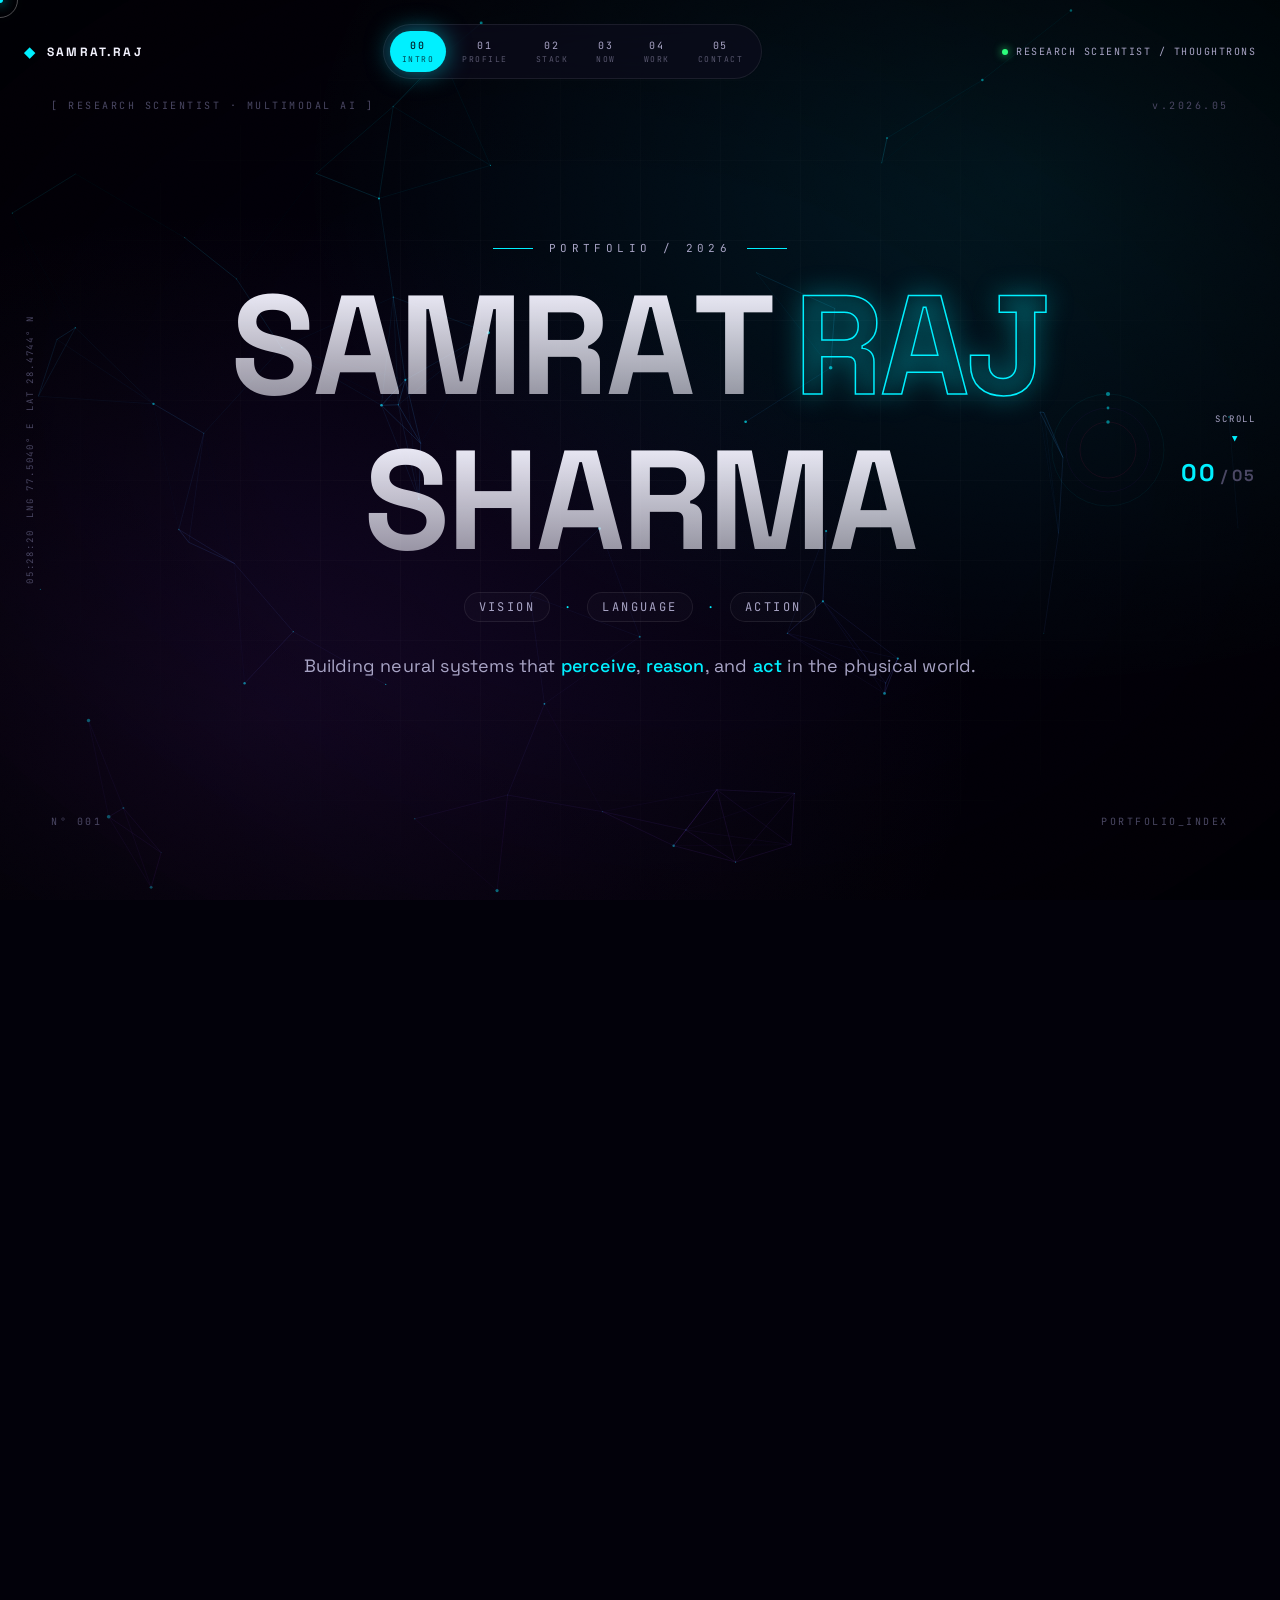
==== index.html @ 8c2ae662 "Portfolio" ====
<!DOCTYPE html>
<html lang="en">
<head>
<meta charset="UTF-8" />
<meta name="viewport" content="width=device-width, initial-scale=1.0" />
<meta name="description" content="Samrat Raj Sharma — Research Scientist building physics-informed world models, multimodal diffusion, and vision-language-action systems." />
<meta name="theme-color" content="#02010a" />
<title>Samrat Raj Sharma — Research Scientist · AI / Multimodal Systems</title>

<link rel="preconnect" href="https://fonts.googleapis.com" />
<link rel="preconnect" href="https://fonts.gstatic.com" crossorigin />
<link href="https://fonts.googleapis.com/css2?family=Space+Grotesk:wght@300;400;500;600;700&family=JetBrains+Mono:wght@300;400;500&family=Syncopate:wght@400;700&display=swap" rel="stylesheet" />

<link rel="icon" type="image/svg+xml" href="data:image/svg+xml,%3Csvg xmlns='http://www.w3.org/2000/svg' viewBox='0 0 100 100'%3E%3Cdefs%3E%3CradialGradient id='g'%3E%3Cstop offset='0' stop-color='%2300f0ff'/%3E%3Cstop offset='1' stop-color='%237b2cbf'/%3E%3C/radialGradient%3E%3C/defs%3E%3Ccircle cx='50' cy='50' r='40' fill='url(%23g)'/%3E%3Ctext x='50' y='62' font-family='monospace' font-size='36' font-weight='bold' text-anchor='middle' fill='black'%3ES%3C/text%3E%3C/svg%3E" />

<link rel="stylesheet" href="style.css" />
</head>
<body>

<!-- Animated background canvas -->
<canvas id="bg-canvas" aria-hidden="true"></canvas>
<div class="grid-overlay" aria-hidden="true"></div>
<div class="vignette" aria-hidden="true"></div>
<div class="noise" aria-hidden="true"></div>

<!-- Custom cursor -->
<div class="cursor" id="cursor" aria-hidden="true"></div>
<div class="cursor-ring" id="cursor-ring" aria-hidden="true"></div>

<!-- Loader -->
<div class="loader" id="loader">
  <div class="loader-grid"></div>
  <div class="loader-text">
    <span class="loader-label">INITIALIZING</span>
    <span class="loader-percent" id="loader-percent">000</span>
  </div>
  <div class="loader-bar"><div class="loader-bar-fill" id="loader-bar"></div></div>
</div>

<!-- Top HUD -->
<header class="hud-top">
  <div class="hud-logo">
    <span class="logo-mark">◆</span>
    <span class="logo-text">SAMRAT.RAJ</span>
  </div>
  <nav class="hud-nav" id="hud-nav">
    <button class="hud-dot" data-stage="0"><span>00</span><em>INTRO</em></button>
    <button class="hud-dot" data-stage="1"><span>01</span><em>PROFILE</em></button>
    <button class="hud-dot" data-stage="2"><span>02</span><em>STACK</em></button>
    <button class="hud-dot" data-stage="3"><span>03</span><em>NOW</em></button>
    <button class="hud-dot" data-stage="4"><span>04</span><em>WORK</em></button>
    <button class="hud-dot" data-stage="5"><span>05</span><em>CONTACT</em></button>
  </nav>
  <div class="hud-status">
    <span class="status-dot"></span>
    <span class="status-text">RESEARCH SCIENTIST / THOUGHTRONS</span>
  </div>
</header>

<!-- Side HUD -->
<aside class="hud-side-left" aria-hidden="true">
  <div class="hud-meta">LAT 28.4744° N</div>
  <div class="hud-meta">LNG 77.5040° E</div>
  <div class="hud-meta" id="hud-time">--:--:--</div>
</aside>

<aside class="hud-side-right" aria-hidden="true">
  <div class="hud-scroll-hint">
    <span>SCROLL</span>
    <span class="hud-scroll-arrow">▼</span>
  </div>
  <div class="hud-progress">
    <span class="hud-progress-current" id="hud-stage-num">00</span>
    <span class="hud-progress-divider">/</span>
    <span class="hud-progress-total">05</span>
  </div>
</aside>

<!-- Scroll spacer drives the experience -->
<div class="scroll-driver" id="scroll-driver"></div>

<!-- Fixed stage viewport -->
<main class="stages" id="stages">

  <!-- ============ STAGE 0 — HERO ============ -->
  <section class="stage stage-hero" data-stage="0">
    <div class="hero-marker hero-marker-tl">[ RESEARCH SCIENTIST · MULTIMODAL AI ]</div>
    <div class="hero-marker hero-marker-tr">v.2026.05</div>
    <div class="hero-marker hero-marker-bl">N° 001</div>
    <div class="hero-marker hero-marker-br">PORTFOLIO_INDEX</div>

    <div class="hero-center">
      <div class="hero-eyebrow">
        <span class="hero-eyebrow-line"></span>
        <span>PORTFOLIO / 2026</span>
        <span class="hero-eyebrow-line"></span>
      </div>
      <h1 class="hero-title" aria-label="Samrat Raj Sharma">
        <span class="hero-word" data-text="SAMRAT">SAMRAT</span>
        <span class="hero-word hero-word-outline" data-text="RAJ">RAJ</span>
        <span class="hero-word" data-text="SHARMA">SHARMA</span>
      </h1>
      <div class="hero-subtitle">
        <span class="subtitle-chip">VISION</span>
        <span class="subtitle-dot">·</span>
        <span class="subtitle-chip">LANGUAGE</span>
        <span class="subtitle-dot">·</span>
        <span class="subtitle-chip">ACTION</span>
      </div>
      <div class="hero-tagline">
        <span class="tagline-line">Building neural systems that <em>perceive</em>, <em>reason</em>, and <em>act</em> in the physical world.</span>
      </div>
    </div>

    <div class="hero-glyph" aria-hidden="true">
      <svg viewBox="0 0 200 200" class="orbit-svg">
        <circle cx="100" cy="100" r="80" class="orbit-ring orbit-ring-1"/>
        <circle cx="100" cy="100" r="60" class="orbit-ring orbit-ring-2"/>
        <circle cx="100" cy="100" r="40" class="orbit-ring orbit-ring-3"/>
        <circle cx="100" cy="20"  r="3" class="orbit-dot"/>
        <circle cx="100" cy="40"  r="2" class="orbit-dot"/>
        <circle cx="100" cy="60"  r="2.5" class="orbit-dot"/>
      </svg>
    </div>
  </section>

  <!-- ============ STAGE 1 — PROFILE ============ -->
  <section class="stage stage-about" data-stage="1">
    <div class="stage-label">
      <span class="stage-label-num">/01</span>
      <span class="stage-label-name">PROFILE</span>
    </div>

    <div class="about-grid">
      <div class="about-text">
        <h2 class="about-heading">
          <span class="reveal-line">Researching the geometry of</span>
          <span class="reveal-line"><em>perception</em>, <em>language</em>,</span>
          <span class="reveal-line">and <em>action</em>.</span>
        </h2>
        <p class="about-body">
          I work at the bleeding edge of <strong>multimodal diffusion</strong> and
          <strong>spatial intelligence</strong> — designing
          <strong>physics-informed neural world models</strong>, vision-language-action
          architectures, and synthetic data pipelines that turn raw sensor signals into
          production-grade scene understanding. Across deep-tech and defense-oriented
          perception, I ship systems that <em>see</em> beyond line-of-sight,
          <em>reason</em> across modalities, and <em>act</em> on the edge.
        </p>
        <div class="about-keywords">
          <span>Multimodal Diffusion</span>
          <span>Neural World Models</span>
          <span>VLA Architectures</span>
          <span>Neural Radiance Fields</span>
          <span>Synthetic Data</span>
          <span>Thermal / IR Sensing</span>
          <span>3D Reconstruction</span>
          <span>Agentic AI</span>
          <span>Edge Vision</span>
        </div>
      </div>

      <div class="about-stats">
        <div class="stat stat-pubs" id="stat-pubs" tabindex="0" aria-label="View publications">
          <div class="stat-corner">◢</div>
          <div class="stat-num" data-target="4">0</div>
          <div class="stat-label">Peer-Reviewed Publications</div>
          <div class="stat-hint">HOVER TO VIEW LIST</div>
        </div>
        <div class="stat stat-now">
          <div class="stat-now-pulse" aria-hidden="true"></div>
          <div class="stat-text">LIVE</div>
          <div class="stat-label">Research Scientist · Thoughtrons · Multimodal AI</div>
        </div>
        <div class="stat">
          <div class="stat-text stat-text-sm">FRONTIER</div>
          <div class="stat-label">World Models · Diffusion · VLA · Spatial AI</div>
        </div>
        <div class="stat">
          <div class="stat-text">OPEN</div>
          <div class="stat-label">to Deep-Tech &amp; Defense Collaborations</div>
        </div>
      </div>
    </div>

    <!-- Honors strip -->
    <div class="honors-strip">
      <span class="honors-label">RECOGNITION</span>
      <span class="honor-pill"><span class="honor-dot"></span>Google Youth AI · Top 5 globally</span>
      <span class="honor-pill"><span class="honor-dot"></span>UNESCO Hackathon · Top 96 worldwide</span>
      <span class="honor-pill"><span class="honor-dot"></span>E-Summit IIT Kanpur · 3rd Rank</span>
    </div>
  </section>

  <!-- ============ STAGE 2 — STACK ============ -->
  <section class="stage stage-skills" data-stage="2">
    <div class="stage-label">
      <span class="stage-label-num">/02</span>
      <span class="stage-label-name">STACK</span>
    </div>

    <h2 class="skills-heading">
      <span class="skills-heading-line">Tools of</span>
      <span class="skills-heading-line">the trade.</span>
    </h2>

    <div class="skills-constellation" id="skills-constellation"></div>

    <div class="skills-legend">
      <div class="legend-item"><span class="legend-color legend-color-frontier"></span>FRONTIER</div>
      <div class="legend-item"><span class="legend-color legend-color-vision"></span>VISION</div>
      <div class="legend-item"><span class="legend-color legend-color-llm"></span>LLM / AGENTS</div>
      <div class="legend-item"><span class="legend-color legend-color-infra"></span>INFRA / MLOPS</div>
      <div class="legend-item"><span class="legend-color legend-color-base"></span>FOUNDATION</div>
    </div>
  </section>

  <!-- ============ STAGE 3 — NOW / TRAJECTORY ============ -->
  <section class="stage stage-experience" data-stage="3">
    <div class="stage-label">
      <span class="stage-label-num">/03</span>
      <span class="stage-label-name">NOW &amp; TRAJECTORY</span>
    </div>

    <h2 class="exp-heading">
      <span class="reveal-line">Trajectory.</span>
    </h2>

    <div class="timeline">
      <div class="timeline-axis"></div>

      <article class="timeline-item timeline-item-now" data-index="0">
        <div class="timeline-node timeline-node-now"></div>
        <div class="timeline-now-badge">
          <span class="timeline-now-pulse"></span>
          <span>NOW</span>
        </div>
        <div class="timeline-date">ACTIVE · 2026</div>
        <h3 class="timeline-role">Research Scientist</h3>
        <div class="timeline-org">Thoughtrons</div>
        <ul class="timeline-bullets">
          <li><strong>Multimodal diffusion</strong> &amp; <strong>spatial intelligence</strong> — physics-informed neural world models for high-fidelity scene understanding and generation.</li>
          <li><strong>Vision-Language-Action</strong> architectures, neural radiance integration, and synthetic refinement pipelines for deep-tech &amp; defense perception.</li>
          <li>Synthetic data workflows with <strong>thermal / IR sensing</strong> and multi-modal environmental perception for real-world robustness.</li>
        </ul>
      </article>

      <article class="timeline-item" data-index="1">
        <div class="timeline-node"></div>
        <div class="timeline-date">FEB 2026 — PRESENT</div>
        <h3 class="timeline-role">AI Engineer</h3>
        <div class="timeline-org">ITGo Labs · Mumbai</div>
        <ul class="timeline-bullets">
          <li>Computer vision systems for defense UAV / drone applications — real-time perception &amp; target detection.</li>
          <li>YOLO and Vision Transformer optimization for resource-constrained edge hardware.</li>
        </ul>
      </article>

      <article class="timeline-item" data-index="2">
        <div class="timeline-node"></div>
        <div class="timeline-date">JAN 2026 — PRESENT</div>
        <h3 class="timeline-role">Open Source Contributor</h3>
        <div class="timeline-org">aden-hive · Agentic AI Infrastructure</div>
        <ul class="timeline-bullets">
          <li>Multi-agent pipelines, LLM workflows, tool-integrated reasoning systems.</li>
          <li>3+ pull requests improving LLM execution, agent routing, Docker deployment.</li>
        </ul>
      </article>

      <article class="timeline-item" data-index="3">
        <div class="timeline-node"></div>
        <div class="timeline-date">JUN 2025 — NOV 2025</div>
        <h3 class="timeline-role">R&amp;D Trainee</h3>
        <div class="timeline-org">DRDO · Ministry of Defence, Govt. of India</div>
        <ul class="timeline-bullets">
          <li>NLoS imaging with Galvo scanner &amp; pulse laser for deep-learning 3D reconstruction.</li>
          <li>Single-Pixel Camera achieving 3D reconstruction with 5% image capture — 80% acquisition reduction.</li>
        </ul>
      </article>

      <article class="timeline-item" data-index="4">
        <div class="timeline-node"></div>
        <div class="timeline-date">SEP 2024 — MAR 2025</div>
        <h3 class="timeline-role">ML Research Intern</h3>
        <div class="timeline-org">Dr. Sanjan TP Gupta · Univ. of Wisconsin Madison / IIT-Madras Honors Alum</div>
        <ul class="timeline-bullets">
          <li>Graph Convolutional Networks (GCNs) for chemical toxicity prediction.</li>
          <li>Improved model accuracy and interpretability in cheminformatics workflows.</li>
        </ul>
      </article>

      <article class="timeline-item" data-index="5">
        <div class="timeline-node"></div>
        <div class="timeline-date">FEB 2024 — SEP 2024</div>
        <h3 class="timeline-role">Volunteer Data Scientist</h3>
        <div class="timeline-org">Teens in AI · Leicester, UK · Remote</div>
        <ul class="timeline-bullets">
          <li>Data analytics reports and interactive dashboards for global techathons.</li>
          <li>Operational visibility across 10+ countries' programs.</li>
        </ul>
      </article>
    </div>
  </section>

  <!-- ============ STAGE 4 — WORK ============ -->
  <section class="stage stage-projects" data-stage="4">
    <div class="stage-label">
      <span class="stage-label-num">/04</span>
      <span class="stage-label-name">WORK</span>
    </div>

    <h2 class="projects-heading">
      <span class="reveal-line">Selected</span>
      <span class="reveal-line">builds.</span>
    </h2>

    <!-- Flagship: Orchestraty -->
    <article class="project-flagship" data-index="0">
      <div class="project-flagship-inner">
        <div class="flagship-aurora" aria-hidden="true"></div>

        <!-- Top meta strip -->
        <div class="flagship-topbar">
          <div class="flagship-topbar-group">
            <span class="flagship-badge"><span class="flagship-badge-pulse"></span>FLAGSHIP · IN DEVELOPMENT</span>
            <span class="flagship-version">v0.9 · PRIVATE BETA</span>
            <span class="flagship-tag">AI OPERATING SYSTEM</span>
          </div>
          <div class="flagship-topbar-group flagship-topbar-right">
            <span class="flagship-sysid">SYS · ORC-001</span>
            <span class="flagship-sysid">REGION · GLOBAL</span>
          </div>
        </div>

        <!-- Hero: title + description -->
        <div class="flagship-hero">
          <div class="flagship-hero-left">
            <h3 class="flagship-title">Orchestraty</h3>
            <div class="flagship-subtitle">The AI Operating System for production-ready data.</div>
          </div>
          <div class="flagship-hero-right">
            <p class="flagship-desc">
              Built by a team obsessed with one question: <em>why is getting data
              production-ready still so painful?</em> Orchestraty brings <strong>structure</strong>,
              <strong>intelligence</strong>, and <strong>automation</strong> to the
              entire data lifecycle — from raw ingestion to production-ready output.
              No more stitching together dozens of tools. One system orchestrates everything.
            </p>
          </div>
        </div>

        <!-- 5 Pillars -->
        <div class="flagship-pillars">
          <div class="flagship-pillar">
            <span class="flagship-pillar-num">01</span>
            <strong>INGEST</strong>
            <span class="flagship-pillar-desc">Multi-source intake · schema discovery · streaming connectors</span>
          </div>
          <div class="flagship-pillar">
            <span class="flagship-pillar-num">02</span>
            <strong>STRUCTURE</strong>
            <span class="flagship-pillar-desc">Schema-aware normalization · lineage tracking · auto-typing</span>
          </div>
          <div class="flagship-pillar">
            <span class="flagship-pillar-num">03</span>
            <strong>ANNOTATE</strong>
            <span class="flagship-pillar-desc">Multi-LLM consensus labeling · routing · confidence scoring</span>
          </div>
          <div class="flagship-pillar">
            <span class="flagship-pillar-num">04</span>
            <strong>PERCEIVE</strong>
            <span class="flagship-pillar-desc">CLIP vision · semantic embeddings · cross-modal search</span>
          </div>
          <div class="flagship-pillar">
            <span class="flagship-pillar-num">05</span>
            <strong>SHIP</strong>
            <span class="flagship-pillar-desc">Automated workflows · CI/CD for data · production-ready output</span>
          </div>
        </div>

        <!-- Coming-soon status bar -->
        <div class="flagship-statusbar">
          <div class="flagship-livefeed">
            <span class="flagship-livefeed-dot"></span>
            <span class="flagship-livefeed-label">SNEAK PEEK</span>
            <span class="flagship-livefeed-text" id="orch-livefeed">Multi-LLM consensus labeling at scale</span>
          </div>

          <div class="flagship-countdown" aria-label="Launch countdown">
            <span class="flagship-countdown-label">LAUNCHING IN</span>
            <div class="flagship-countdown-row">
              <div class="countdown-segment">
                <span class="countdown-digit" id="countdown-dd"><span class="d-old">00</span><span class="d-new">00</span></span>
                <span class="countdown-segment-label">DAYS</span>
              </div>
              <span class="countdown-sep">:</span>
              <div class="countdown-segment">
                <span class="countdown-digit" id="countdown-hh"><span class="d-old">00</span><span class="d-new">00</span></span>
                <span class="countdown-segment-label">HRS</span>
              </div>
              <span class="countdown-sep">:</span>
              <div class="countdown-segment">
                <span class="countdown-digit" id="countdown-mm"><span class="d-old">00</span><span class="d-new">00</span></span>
                <span class="countdown-segment-label">MIN</span>
              </div>
              <span class="countdown-sep">:</span>
              <div class="countdown-segment">
                <span class="countdown-digit" id="countdown-ss"><span class="d-old">00</span><span class="d-new">00</span></span>
                <span class="countdown-segment-label">SEC</span>
              </div>
            </div>
          </div>

          <a href="https://www.orchestraty.com" target="_blank" rel="noopener noreferrer" class="flagship-cta magnetic">
            <span>orchestraty.com</span>
            <span class="flagship-cta-arrow">↗</span>
          </a>
        </div>
      </div>
    </article>

    <!-- Supporting projects grid -->
    <div class="projects-deck" id="projects-deck">
      <article class="project-card" data-index="1">
        <div class="project-card-inner">
          <div class="project-meta">
            <span class="project-num">001</span>
            <span class="project-year">2025 · DRDO</span>
          </div>
          <h3 class="project-title">Non-Line-of-Sight Imaging</h3>
          <p class="project-desc">
            Building a system that reconstructs scenes hidden behind obstacles —
            indirect light reflections + temporal signals + physics-aware deep learning
            to recover geometry and motion outside the camera's field of view.
          </p>
          <div class="project-stack">
            <span>Computer Vision</span><span>Computational Optics</span><span>Deep Learning</span><span>NLoS</span>
          </div>
          <div class="project-impact">
            <span class="impact-bar"><span class="impact-fill" style="--p:92%"></span></span>
            <span class="impact-label">PHYSICS-AWARE PERCEPTION</span>
          </div>
        </div>
      </article>

      <article class="project-card" data-index="2">
        <div class="project-card-inner">
          <div class="project-meta">
            <span class="project-num">002</span>
            <span class="project-year">2025 · DRDO</span>
          </div>
          <h3 class="project-title">Single-Pixel Camera</h3>
          <p class="project-desc">
            Reconstructs full scenes from a single photodetector via structured-light
            projection and compressed sensing — 3D recovery from <strong>~5% capture</strong>,
            80% acquisition reduction.
          </p>
          <div class="project-stack">
            <span>Compressed Sensing</span><span>Computational Imaging</span><span>Signal Processing</span><span>ML Reconstruction</span>
          </div>
          <div class="project-impact">
            <span class="impact-bar"><span class="impact-fill" style="--p:80%"></span></span>
            <span class="impact-label">5% CAPTURE → FULL 3D SCENE</span>
          </div>
        </div>
      </article>

      <article class="project-card" data-index="3">
        <div class="project-card-inner">
          <div class="project-meta">
            <span class="project-num">003</span>
            <span class="project-year">2022 — 2025 · IEEE</span>
          </div>
          <h3 class="project-title">Smart Glasses for the Blind</h3>
          <p class="project-desc">
            Real-time obstacle detection + currency recognition + SOS + on-device AI
            assistant on NVIDIA Jetson — paper published in IEEE Xplore.
          </p>
          <div class="project-stack">
            <span>YOLOv6</span><span>SSD MobileNet</span><span>Jetson TX2</span><span>OpenCV</span><span>Arduino</span>
          </div>
          <div class="project-impact">
            <span class="impact-bar"><span class="impact-fill" style="--p:90%"></span></span>
            <span class="impact-label">EDGE PERCEPTION · IEEE PUBLISHED</span>
          </div>
        </div>
      </article>

      <article class="project-card" data-index="4">
        <div class="project-card-inner">
          <div class="project-meta">
            <span class="project-num">004</span>
            <span class="project-year">2024</span>
          </div>
          <h3 class="project-title">Whisper · LoRA · Hindi ASR</h3>
          <p class="project-desc">
            Fine-tuned OpenAI Whisper with LoRA / PEFT for Hindi speech. <strong>WER 84.6 → 68.7</strong>
            with a disfluency-detection pipeline validated across 175K tokens.
          </p>
          <div class="project-stack">
            <span>PyTorch</span><span>Whisper</span><span>LoRA / PEFT</span><span>HuggingFace</span>
          </div>
          <div class="project-impact">
            <span class="impact-bar"><span class="impact-fill" style="--p:81%"></span></span>
            <span class="impact-label">WER ↓ 19% · DISFLUENCY 85%</span>
          </div>
        </div>
      </article>

      <article class="project-card" data-index="5">
        <div class="project-card-inner">
          <div class="project-meta">
            <span class="project-num">005</span>
            <span class="project-year">2025</span>
          </div>
          <h3 class="project-title">AI FinOps &amp; Risk Intelligence</h3>
          <p class="project-desc">
            OCR + LLMs + vector search + rule-based validation. <strong>80% reduction</strong>
            in manual finance review with 90–95% structured-extraction reliability.
          </p>
          <div class="project-stack">
            <span>FastAPI</span><span>Ollama</span><span>OpenAI API</span><span>RAG</span><span>OCR</span>
          </div>
          <div class="project-impact">
            <span class="impact-bar"><span class="impact-fill" style="--p:95%"></span></span>
            <span class="impact-label">EXTRACTION 90–95% RELIABLE</span>
          </div>
        </div>
      </article>
    </div>
  </section>

  <!-- ============ STAGE 5 — CONTACT ============ -->
  <section class="stage stage-contact" data-stage="5">
    <div class="stage-label">
      <span class="stage-label-num">/05</span>
      <span class="stage-label-name">CONTACT</span>
    </div>

    <div class="contact-center">
      <h2 class="contact-heading">
        <span class="reveal-line">Let's build</span>
        <span class="reveal-line">something <em>impossible</em>.</span>
      </h2>

      <a href="mailto:samratsharma979@gmail.com?subject=Let%27s%20build%20something" class="contact-mail magnetic">
        <span class="contact-mail-text">Send me a message</span>
        <span class="contact-mail-arrow">→</span>
      </a>

      <div class="contact-links">
        <a href="https://github.com/samratrajsharma" target="_blank" rel="noopener" class="contact-link magnetic">
          <span class="contact-link-label">GITHUB</span>
          <span class="contact-link-handle">@samratrajsharma</span>
        </a>
        <a href="https://www.linkedin.com/in/samrat--sharma" target="_blank" rel="noopener" class="contact-link magnetic">
          <span class="contact-link-label">LINKEDIN</span>
          <span class="contact-link-handle">in/samrat--sharma</span>
        </a>
      </div>

      <div class="contact-footer">
        <span>© 2026 Samrat Raj Sharma</span>
      </div>
    </div>
  </section>

</main>

<!-- ============ PUBLICATIONS POPUP ============ -->
<div class="pubs-popup" id="pubs-popup" aria-hidden="true">
  <div class="pubs-popup-header">
    <span class="pubs-popup-title">PEER-REVIEWED WORK</span>
    <span class="pubs-popup-count">4 publications</span>
  </div>
  <a class="pub-item" href="https://dx.doi.org/10.2139/ssrn.5222180" target="_blank" rel="noopener">
    <div class="pub-item-main">
      <div class="pub-item-title">Decoding Toxicity: Unveiling Hidden Molecular Patterns with Graph Neural Networks</div>
      <div class="pub-item-meta">ICAIN / SSRN · Apr 2025</div>
    </div>
    <span class="pub-item-arrow">↗</span>
  </a>
  <a class="pub-item" href="https://ieeexplore.ieee.org/document/10303495" target="_blank" rel="noopener">
    <div class="pub-item-main">
      <div class="pub-item-title">Smart Glasses for Blind People Using Obstacle Detection</div>
      <div class="pub-item-meta">IEEE Xplore · Nov 2023</div>
    </div>
    <span class="pub-item-arrow">↗</span>
  </a>
  <a class="pub-item" href="https://dx.doi.org/10.2139/ssrn.5221231" target="_blank" rel="noopener">
    <div class="pub-item-main">
      <div class="pub-item-title">Advanced Path-Planning Algorithms on NVIDIA Jetson TX2 for Assistive Technologies</div>
      <div class="pub-item-meta">COMSIA · 2025</div>
    </div>
    <span class="pub-item-arrow">↗</span>
  </a>
  <a class="pub-item" href="https://tinyurl.com/securingsmartglasses" target="_blank" rel="noopener">
    <div class="pub-item-main">
      <div class="pub-item-title">Securing Assistive Smart Glasses: Framework for Mitigating Cybersecurity Threats</div>
      <div class="pub-item-meta">ICRTICC · 2025</div>
    </div>
    <span class="pub-item-arrow">↗</span>
  </a>
</div>

<script src="script.js"></script>
</body>
</html>
---- style.css ----
/* ========================================================================
   SAMRAT RAJ SHARMA — PORTFOLIO
   Futuristic scroll-unfolds-the-page experience
   ======================================================================== */

:root {
  --bg: #02010a;
  --bg-2: #050418;
  --ink: #f4f3ff;
  --ink-dim: #a8a4c5;
  --ink-faint: #4a4763;
  --accent: #00f0ff;
  --accent-2: #7b2cbf;
  --accent-3: #ff2a6d;
  --accent-warm: #ffb800;
  --line: rgba(255, 255, 255, 0.08);
  --line-bright: rgba(0, 240, 255, 0.35);
  --glass: rgba(15, 14, 32, 0.55);
  --glass-strong: rgba(15, 14, 32, 0.85);

  --font-display: 'Space Grotesk', system-ui, sans-serif;
  --font-mono: 'JetBrains Mono', ui-monospace, monospace;
  --font-syn: 'Syncopate', 'Space Grotesk', sans-serif;

  --ease: cubic-bezier(0.22, 1, 0.36, 1);
  --ease-out: cubic-bezier(0.16, 1, 0.3, 1);
  --ease-in: cubic-bezier(0.7, 0, 0.84, 0);

  --stage-pad: clamp(24px, 4vw, 72px);
}

* { box-sizing: border-box; margin: 0; padding: 0; }

html, body {
  background: var(--bg);
  color: var(--ink);
  font-family: var(--font-display);
  font-weight: 400;
  -webkit-font-smoothing: antialiased;
  -moz-osx-font-smoothing: grayscale;
  overflow-x: hidden;
}

body {
  min-height: 100vh;
  cursor: none;
}

@media (hover: none) {
  body { cursor: auto; }
  .cursor, .cursor-ring { display: none !important; }
}

::selection { background: var(--accent); color: var(--bg); }

/* ============== BACKGROUND LAYERS ============== */

#bg-canvas {
  position: fixed; inset: 0;
  width: 100%; height: 100%;
  z-index: 1;
  pointer-events: none;
}

.grid-overlay {
  position: fixed; inset: 0;
  z-index: 2;
  pointer-events: none;
  background-image:
    linear-gradient(to right, rgba(255,255,255,0.025) 1px, transparent 1px),
    linear-gradient(to bottom, rgba(255,255,255,0.025) 1px, transparent 1px);
  background-size: 80px 80px;
  mask-image: radial-gradient(ellipse at center, black 30%, transparent 80%);
  -webkit-mask-image: radial-gradient(ellipse at center, black 30%, transparent 80%);
}

.vignette {
  position: fixed; inset: 0;
  z-index: 3;
  pointer-events: none;
  background:
    radial-gradient(ellipse at center, transparent 40%, rgba(0,0,0,0.6) 100%),
    radial-gradient(ellipse at 20% 80%, rgba(123, 44, 191, 0.15) 0%, transparent 50%),
    radial-gradient(ellipse at 80% 20%, rgba(0, 240, 255, 0.1) 0%, transparent 50%);
}

.noise {
  position: fixed; inset: 0;
  z-index: 4;
  pointer-events: none;
  opacity: 0.04;
  mix-blend-mode: overlay;
  background-image: url("data:image/svg+xml;utf8,<svg xmlns='http://www.w3.org/2000/svg' width='200' height='200'><filter id='n'><feTurbulence type='fractalNoise' baseFrequency='0.9' numOctaves='2'/></filter><rect width='100%' height='100%' filter='url(%23n)' opacity='0.8'/></svg>");
}

/* ============== CUSTOM CURSOR ============== */

.cursor, .cursor-ring {
  position: fixed;
  top: 0; left: 0;
  z-index: 9999;
  pointer-events: none;
  border-radius: 50%;
  will-change: transform;
}

.cursor {
  width: 6px; height: 6px;
  background: var(--accent);
  box-shadow: 0 0 12px var(--accent), 0 0 24px rgba(0,240,255,0.4);
  transform: translate(-50%, -50%);
  transition: width 0.2s var(--ease), height 0.2s var(--ease), background 0.2s var(--ease);
}

.cursor-ring {
  width: 36px; height: 36px;
  border: 1px solid rgba(255,255,255,0.3);
  transform: translate(-50%, -50%);
  transition: width 0.4s var(--ease), height 0.4s var(--ease), border-color 0.3s var(--ease), background 0.3s var(--ease);
}

.cursor.is-hover { width: 14px; height: 14px; background: var(--accent-3); box-shadow: 0 0 16px var(--accent-3); }
.cursor-ring.is-hover { width: 64px; height: 64px; border-color: var(--accent-3); background: rgba(255,42,109,0.05); }

/* ============== LOADER ============== */

.loader {
  position: fixed; inset: 0;
  z-index: 10000;
  background: var(--bg);
  display: flex; flex-direction: column;
  align-items: center; justify-content: center;
  gap: 24px;
  transition: opacity 0.8s var(--ease), visibility 0.8s var(--ease);
}
.loader.is-done { opacity: 0; visibility: hidden; pointer-events: none; }

.loader-grid {
  position: absolute; inset: 0;
  background-image:
    linear-gradient(to right, rgba(0,240,255,0.05) 1px, transparent 1px),
    linear-gradient(to bottom, rgba(0,240,255,0.05) 1px, transparent 1px);
  background-size: 40px 40px;
  mask-image: radial-gradient(circle at center, black 0%, transparent 70%);
  -webkit-mask-image: radial-gradient(circle at center, black 0%, transparent 70%);
}

.loader-text {
  position: relative;
  font-family: var(--font-mono);
  font-size: 11px;
  letter-spacing: 0.3em;
  color: var(--ink-dim);
  display: flex; gap: 16px; align-items: baseline;
}
.loader-label { color: var(--accent); }
.loader-percent {
  font-family: var(--font-syn);
  font-size: 48px;
  font-weight: 700;
  color: var(--ink);
  letter-spacing: 0.05em;
}

.loader-bar {
  position: relative;
  width: min(320px, 60vw);
  height: 1px;
  background: rgba(255,255,255,0.1);
  overflow: hidden;
}
.loader-bar-fill {
  position: absolute; left: 0; top: 0;
  width: 0%; height: 100%;
  background: linear-gradient(to right, var(--accent), var(--accent-2));
  box-shadow: 0 0 12px var(--accent);
  transition: width 0.2s linear;
}

/* ============== HUD — TOP ============== */

.hud-top {
  position: fixed;
  top: 24px; left: 24px; right: 24px;
  z-index: 100;
  display: flex; align-items: center; justify-content: space-between;
  pointer-events: none;
}
.hud-top > * { pointer-events: auto; }

.hud-logo {
  display: flex; align-items: center; gap: 10px;
  font-family: var(--font-syn);
  font-size: 12px;
  font-weight: 700;
  letter-spacing: 0.18em;
}
.logo-mark {
  color: var(--accent);
  font-size: 14px;
  animation: spin 12s linear infinite;
  display: inline-block;
}
@keyframes spin { to { transform: rotate(360deg); } }

.hud-nav {
  display: flex; gap: 4px;
  background: var(--glass);
  backdrop-filter: blur(20px);
  -webkit-backdrop-filter: blur(20px);
  border: 1px solid var(--line);
  border-radius: 100px;
  padding: 6px;
}
.hud-dot {
  position: relative;
  background: transparent;
  border: none;
  color: var(--ink-dim);
  font-family: var(--font-mono);
  font-size: 10px;
  letter-spacing: 0.15em;
  padding: 8px 12px;
  border-radius: 100px;
  cursor: none;
  display: flex; flex-direction: column; align-items: center;
  gap: 2px;
  transition: color 0.3s var(--ease), background 0.3s var(--ease);
}
.hud-dot em {
  font-style: normal;
  font-size: 8px;
  opacity: 0.5;
}
.hud-dot:hover { color: var(--ink); }
.hud-dot.is-active {
  color: var(--bg);
  background: var(--accent);
  box-shadow: 0 0 24px rgba(0,240,255,0.5);
}
.hud-dot.is-active em { opacity: 0.7; color: var(--bg); }

.hud-status {
  display: flex; align-items: center; gap: 8px;
  font-family: var(--font-mono);
  font-size: 10px;
  letter-spacing: 0.15em;
  color: var(--ink-dim);
}
.status-dot {
  width: 6px; height: 6px;
  border-radius: 50%;
  background: #2dff7c;
  box-shadow: 0 0 8px #2dff7c;
  animation: pulse-dot 2s ease-in-out infinite;
}
@keyframes pulse-dot {
  0%, 100% { opacity: 1; transform: scale(1); }
  50% { opacity: 0.5; transform: scale(1.4); }
}

/* ============== HUD — SIDES ============== */

.hud-side-left, .hud-side-right {
  position: fixed;
  top: 50%;
  z-index: 100;
  transform: translateY(-50%);
  display: flex; flex-direction: column;
  gap: 12px;
  font-family: var(--font-mono);
  font-size: 9px;
  letter-spacing: 0.2em;
  color: var(--ink-faint);
}
.hud-side-left { left: 24px; }
.hud-side-right { right: 24px; align-items: flex-end; }

.hud-meta { writing-mode: vertical-rl; transform: rotate(180deg); }

.hud-scroll-hint {
  display: flex; flex-direction: column;
  align-items: center; gap: 8px;
  color: var(--ink-dim);
  font-size: 9px;
}
.hud-scroll-arrow {
  animation: scroll-bob 1.8s ease-in-out infinite;
  color: var(--accent);
}
@keyframes scroll-bob {
  0%, 100% { transform: translateY(0); opacity: 1; }
  50% { transform: translateY(6px); opacity: 0.4; }
}
.hud-progress {
  display: flex; align-items: baseline; gap: 4px;
  font-family: var(--font-syn);
  font-size: 24px;
  font-weight: 700;
  color: var(--ink);
}
.hud-progress-current { color: var(--accent); }
.hud-progress-divider { color: var(--ink-faint); font-size: 16px; }
.hud-progress-total { color: var(--ink-faint); font-size: 16px; }

/* ============== SCROLL & STAGES ============== */

.scroll-driver {
  /* 6 stages — each takes 100vh of scroll travel */
  height: 600vh;
  width: 1px;
  pointer-events: none;
}

.stages {
  position: fixed;
  inset: 0;
  z-index: 10;
  overflow: hidden;
}

.stage {
  position: absolute;
  inset: 0;
  padding: clamp(80px, 12vh, 140px) var(--stage-pad) clamp(80px, 10vh, 120px);
  display: flex;
  flex-direction: column;
  justify-content: center;
  opacity: 0;
  visibility: hidden;
  pointer-events: none;
  will-change: opacity, transform, filter;
}
.stage.is-active { opacity: 1; visibility: visible; pointer-events: auto; }

.stage-label {
  position: absolute;
  top: clamp(80px, 11vh, 130px);
  left: var(--stage-pad);
  display: flex; align-items: baseline; gap: 12px;
  font-family: var(--font-mono);
  font-size: 11px;
  letter-spacing: 0.25em;
  color: var(--ink-dim);
}
.stage-label-num { color: var(--accent); }
.stage-label-name { color: var(--ink); }

/* ============== STAGE 0 — HERO ============== */

.stage-hero {
  align-items: center;
  text-align: center;
}

.hero-marker {
  position: absolute;
  font-family: var(--font-mono);
  font-size: 10px;
  letter-spacing: 0.25em;
  color: var(--ink-faint);
}
.hero-marker-tl { top: clamp(80px, 11vh, 130px); left: var(--stage-pad); }
.hero-marker-tr { top: clamp(80px, 11vh, 130px); right: var(--stage-pad); }
.hero-marker-bl { bottom: clamp(60px, 8vh, 100px); left: var(--stage-pad); }
.hero-marker-br { bottom: clamp(60px, 8vh, 100px); right: var(--stage-pad); }

.hero-center {
  display: flex; flex-direction: column;
  align-items: center;
  gap: 24px;
  max-width: 1100px;
}

.hero-eyebrow {
  display: flex; align-items: center; gap: 16px;
  font-family: var(--font-mono);
  font-size: 11px;
  letter-spacing: 0.4em;
  color: var(--ink-dim);
}
.hero-eyebrow-line {
  display: block;
  width: 40px; height: 1px;
  background: var(--accent);
}

.hero-title {
  font-family: var(--font-syn);
  font-size: clamp(48px, 11vw, 168px);
  font-weight: 700;
  letter-spacing: -0.02em;
  line-height: 0.95;
  display: flex;
  flex-wrap: wrap;
  justify-content: center;
  gap: 0.15em;
}
.hero-word {
  display: inline-block;
  position: relative;
  color: var(--ink);
}
/* Per-character spans inherit the gradient via their own background-clip */
.hero-word:not(.hero-word-outline) > span {
  background: linear-gradient(180deg, var(--ink) 0%, rgba(244,243,255,0.55) 100%);
  -webkit-background-clip: text;
  background-clip: text;
  color: transparent;
  -webkit-text-fill-color: transparent;
}
.hero-word-outline {
  -webkit-text-stroke: 1.5px var(--accent);
  color: transparent;
  -webkit-text-fill-color: transparent;
  text-shadow: 0 0 28px rgba(0,240,255,0.35);
}
.hero-word-outline > span {
  color: transparent;
  -webkit-text-fill-color: transparent;
}

.hero-subtitle {
  display: flex; align-items: center; gap: 14px;
  flex-wrap: wrap; justify-content: center;
  font-family: var(--font-mono);
  font-size: 12px;
  letter-spacing: 0.2em;
  color: var(--ink-dim);
}
.subtitle-chip {
  padding: 6px 14px;
  border: 1px solid var(--line);
  border-radius: 100px;
  background: rgba(255,255,255,0.02);
}
.subtitle-dot { color: var(--accent); }

.hero-tagline {
  margin-top: 8px;
  font-size: clamp(14px, 1.4vw, 18px);
  color: var(--ink-dim);
  letter-spacing: 0.01em;
}
.tagline-line em {
  font-style: normal;
  color: var(--accent);
  font-weight: 500;
}

.hero-glyph {
  position: absolute;
  right: 8%;
  top: 50%;
  width: 140px;
  height: 140px;
  transform: translateY(-50%);
  opacity: 0.5;
  pointer-events: none;
}
.orbit-svg { width: 100%; height: 100%; overflow: visible; }
.orbit-ring {
  fill: none;
  stroke: var(--accent);
  stroke-width: 0.4;
  opacity: 0.4;
}
.orbit-ring-2 { stroke: var(--accent-2); opacity: 0.5; }
.orbit-ring-3 { stroke: var(--accent-3); opacity: 0.6; }
.orbit-dot { fill: var(--accent); }
.hero-glyph .orbit-svg { animation: spin 30s linear infinite; }

/* ============== STAGE 1 — PROFILE ============== */

.about-grid {
  display: grid;
  grid-template-columns: 1.4fr 1fr;
  gap: clamp(40px, 6vw, 100px);
  align-items: center;
  max-width: 1400px;
  margin: 0 auto;
  width: 100%;
}

.about-heading {
  font-family: var(--font-display);
  font-size: clamp(28px, 4.2vw, 64px);
  font-weight: 400;
  line-height: 1.05;
  letter-spacing: -0.02em;
  margin-bottom: 32px;
}
.about-heading em {
  font-style: normal;
  background: linear-gradient(135deg, var(--accent), var(--accent-2));
  -webkit-background-clip: text;
  background-clip: text;
  color: transparent;
  font-weight: 600;
}

.reveal-line { display: block; overflow: hidden; }

.about-body {
  font-size: clamp(14px, 1.2vw, 17px);
  line-height: 1.7;
  color: var(--ink-dim);
  max-width: 56ch;
}
.about-body strong {
  color: var(--ink);
  font-weight: 500;
}

.about-stats {
  display: grid;
  grid-template-columns: 1fr 1fr;
  gap: 24px;
}
.stat {
  padding: 24px;
  border: 1px solid var(--line);
  background: var(--glass);
  backdrop-filter: blur(20px);
  -webkit-backdrop-filter: blur(20px);
  position: relative;
  overflow: hidden;
  transition: border-color 0.4s var(--ease), transform 0.4s var(--ease);
}
.stat::before {
  content: '';
  position: absolute;
  inset: 0;
  background: linear-gradient(135deg, rgba(0,240,255,0.08), transparent 50%);
  opacity: 0;
  transition: opacity 0.4s var(--ease);
}
.stat:hover { border-color: var(--line-bright); transform: translateY(-2px); }
.stat:hover::before { opacity: 1; }
.stat-num {
  font-family: var(--font-syn);
  font-size: clamp(36px, 4vw, 56px);
  font-weight: 700;
  line-height: 1;
  color: var(--ink);
  letter-spacing: -0.02em;
  display: flex; align-items: baseline; gap: 4px;
}
.stat-label {
  margin-top: 12px;
  font-family: var(--font-mono);
  font-size: 9px;
  letter-spacing: 0.2em;
  color: var(--ink-dim);
}

/* Stat variants — text values + special states */
.stat-text {
  font-family: var(--font-syn);
  font-size: clamp(22px, 2.4vw, 32px);
  font-weight: 700;
  line-height: 1.05;
  color: var(--ink);
  letter-spacing: -0.01em;
}
.stat-text-sm {
  font-size: clamp(18px, 1.9vw, 24px);
  background: linear-gradient(135deg, var(--accent), var(--accent-2));
  -webkit-background-clip: text;
  background-clip: text;
  color: transparent;
  -webkit-text-fill-color: transparent;
}
.stat-corner {
  position: absolute;
  top: 8px;
  right: 8px;
  color: var(--accent);
  font-size: 10px;
  opacity: 0.5;
}
.stat-hint {
  margin-top: 10px;
  font-family: var(--font-mono);
  font-size: 8px;
  letter-spacing: 0.3em;
  color: var(--accent);
  opacity: 0.7;
}

.stat-pubs {
  cursor: none;
}
.stat-pubs:hover, .stat-pubs:focus-within {
  border-color: var(--accent);
  box-shadow: 0 0 32px rgba(0, 240, 255, 0.18);
}
.stat-pubs:hover .stat-hint, .stat-pubs:focus-within .stat-hint {
  opacity: 1;
}

.stat-now {
  position: relative;
  overflow: hidden;
  border-color: rgba(45, 255, 124, 0.25);
}
.stat-now::after {
  content: '';
  position: absolute;
  inset: 0;
  background: linear-gradient(135deg, rgba(45, 255, 124, 0.06), transparent 55%);
  pointer-events: none;
}
.stat-now-pulse {
  position: absolute;
  top: 14px; right: 14px;
  width: 8px; height: 8px;
  border-radius: 50%;
  background: #2dff7c;
  box-shadow: 0 0 14px #2dff7c;
  animation: pulse-dot 2s ease-in-out infinite;
}

.about-keywords {
  display: flex; flex-wrap: wrap;
  gap: 6px;
  margin-top: 24px;
}
.about-keywords span {
  font-family: var(--font-mono);
  font-size: 10px;
  letter-spacing: 0.15em;
  padding: 6px 12px;
  border: 1px solid var(--line);
  border-radius: 100px;
  color: var(--ink-dim);
  background: rgba(255,255,255,0.015);
  transition: border-color 0.3s var(--ease), color 0.3s var(--ease);
}
.about-keywords span:hover {
  border-color: var(--accent);
  color: var(--ink);
}

/* ============== STAGE 2 — STACK ============== */

.stage-skills { justify-content: center; }

.skills-heading {
  font-family: var(--font-syn);
  font-size: clamp(32px, 5vw, 84px);
  font-weight: 700;
  letter-spacing: -0.02em;
  line-height: 0.95;
  text-align: center;
  margin-bottom: 48px;
}
.skills-heading-line { display: block; }
.skills-heading-line:last-child {
  color: transparent;
  -webkit-text-stroke: 1px var(--accent);
}

.skills-constellation {
  position: relative;
  width: 100%;
  max-width: 1100px;
  height: clamp(320px, 50vh, 520px);
  margin: 0 auto;
}

.skill-node {
  position: absolute;
  transform: translate(-50%, -50%);
  padding: 8px 16px;
  border: 1px solid var(--line);
  background: var(--glass);
  backdrop-filter: blur(12px);
  -webkit-backdrop-filter: blur(12px);
  border-radius: 100px;
  font-family: var(--font-mono);
  font-size: 11px;
  letter-spacing: 0.1em;
  color: var(--ink);
  white-space: nowrap;
  opacity: 0;
  cursor: none;
  transition: opacity 0.6s var(--ease), border-color 0.3s var(--ease), color 0.3s var(--ease), box-shadow 0.3s var(--ease), transform 0.4s var(--ease);
}
.skill-node.is-visible { opacity: 1; }
.skill-node:hover {
  border-color: var(--accent);
  color: var(--accent);
  box-shadow: 0 0 24px rgba(0,240,255,0.25);
}
.skill-node[data-type="vision"]   { border-color: rgba(0, 240, 255, 0.3); color: #c1f6ff; }
.skill-node[data-type="llm"]      { border-color: rgba(123, 44, 191, 0.4); color: #d5b8ff; }
.skill-node[data-type="infra"]    { border-color: rgba(255, 42, 109, 0.3); color: #ffb8cc; }
.skill-node[data-type="base"]     { border-color: rgba(255, 184, 0, 0.3); color: #ffe5a8; }
.skill-node[data-type="frontier"] {
  border-color: rgba(45, 255, 124, 0.55);
  color: #b8ffd5;
  background: rgba(45, 255, 124, 0.06);
  box-shadow: 0 0 18px rgba(45, 255, 124, 0.12);
}
.skill-node[data-type="frontier"].is-primary {
  background: linear-gradient(135deg, rgba(45, 255, 124, 0.12), rgba(0, 240, 255, 0.08));
}

.skill-node.is-primary {
  font-size: 14px;
  padding: 12px 22px;
  font-weight: 500;
}

.constellation-svg {
  position: absolute;
  inset: 0;
  width: 100%;
  height: 100%;
  pointer-events: none;
}
.constellation-line {
  stroke: rgba(0, 240, 255, 0.15);
  stroke-width: 0.5;
  fill: none;
  stroke-dasharray: 4 4;
  opacity: 0;
  transition: opacity 0.8s var(--ease);
}
.skills-constellation.is-revealed .constellation-line { opacity: 1; }

.skills-legend {
  display: flex; flex-wrap: wrap;
  justify-content: center;
  gap: 28px;
  margin-top: 48px;
  font-family: var(--font-mono);
  font-size: 10px;
  letter-spacing: 0.2em;
  color: var(--ink-dim);
}
.legend-item { display: flex; align-items: center; gap: 8px; }
.legend-color { width: 12px; height: 2px; }
.legend-color-vision   { background: var(--accent); }
.legend-color-llm      { background: var(--accent-2); }
.legend-color-infra    { background: var(--accent-3); }
.legend-color-base     { background: var(--accent-warm); }
.legend-color-frontier { background: #2dff7c; box-shadow: 0 0 6px #2dff7c; }

/* ============== STAGE 3 — TIMELINE ============== */

.exp-heading {
  font-family: var(--font-syn);
  font-size: clamp(32px, 5vw, 84px);
  font-weight: 700;
  letter-spacing: -0.02em;
  margin-bottom: 56px;
}

.timeline {
  position: relative;
  display: flex;
  gap: clamp(20px, 3vw, 48px);
  overflow-x: auto;
  padding-bottom: 24px;
  scroll-snap-type: x mandatory;
  scrollbar-width: thin;
  scrollbar-color: var(--accent) transparent;
}
.timeline::-webkit-scrollbar { height: 4px; }
.timeline::-webkit-scrollbar-track { background: transparent; }
.timeline::-webkit-scrollbar-thumb { background: var(--accent); border-radius: 4px; }

.timeline-axis {
  position: absolute;
  left: 0; right: 0;
  top: 86px;
  height: 1px;
  background: linear-gradient(to right, transparent, var(--accent) 10%, var(--accent) 90%, transparent);
  opacity: 0.4;
}

.timeline-item {
  position: relative;
  flex: 0 0 clamp(280px, 28vw, 360px);
  scroll-snap-align: start;
  padding-top: 64px;
  transform: translateY(40px);
  opacity: 0;
  transition: transform 0.8s var(--ease), opacity 0.8s var(--ease);
}
.timeline-item.is-revealed { transform: translateY(0); opacity: 1; }

.timeline-node {
  position: absolute;
  top: 80px;
  left: 0;
  width: 12px; height: 12px;
  border-radius: 50%;
  background: var(--bg);
  border: 2px solid var(--accent);
  box-shadow: 0 0 16px rgba(0,240,255,0.5);
}
.timeline-node::after {
  content: '';
  position: absolute;
  inset: -6px;
  border: 1px solid rgba(0,240,255,0.3);
  border-radius: 50%;
  animation: ping 2s ease-out infinite;
}
@keyframes ping {
  0% { transform: scale(1); opacity: 1; }
  100% { transform: scale(2); opacity: 0; }
}

.timeline-date {
  font-family: var(--font-mono);
  font-size: 10px;
  letter-spacing: 0.2em;
  color: var(--accent);
  margin-bottom: 12px;
}
.timeline-role {
  font-family: var(--font-display);
  font-size: clamp(18px, 1.8vw, 24px);
  font-weight: 500;
  letter-spacing: -0.01em;
  margin-bottom: 4px;
}
.timeline-role span { color: var(--ink-dim); font-weight: 300; font-size: 0.85em; }
.timeline-org {
  font-family: var(--font-mono);
  font-size: 11px;
  color: var(--ink-dim);
  margin-bottom: 18px;
}
.timeline-bullets {
  list-style: none;
  display: flex; flex-direction: column;
  gap: 10px;
}
.timeline-bullets li {
  position: relative;
  padding-left: 16px;
  font-size: 13px;
  line-height: 1.55;
  color: var(--ink-dim);
}
.timeline-bullets li::before {
  content: '▸';
  position: absolute;
  left: 0;
  color: var(--accent);
  font-size: 10px;
}
.timeline-bullets li strong { color: var(--ink); font-weight: 500; }

/* NOW item — current research highlight */
.timeline-item-now {
  flex: 0 0 clamp(320px, 32vw, 420px);
  padding: 78px 24px 24px;
  margin-top: -16px;
  border: 1px solid rgba(45, 255, 124, 0.35);
  background:
    linear-gradient(135deg, rgba(45,255,124,0.05), rgba(0,240,255,0.03) 50%, transparent),
    var(--glass);
  backdrop-filter: blur(20px);
  -webkit-backdrop-filter: blur(20px);
  position: relative;
}
.timeline-item-now .timeline-date { color: #2dff7c; }
.timeline-item-now .timeline-role {
  background: linear-gradient(135deg, var(--ink), #2dff7c);
  -webkit-background-clip: text;
  background-clip: text;
  color: transparent;
  -webkit-text-fill-color: transparent;
}

.timeline-node-now {
  background: #2dff7c !important;
  border-color: #2dff7c !important;
  box-shadow: 0 0 20px #2dff7c !important;
  top: 64px !important;
  left: 24px;
}
.timeline-node-now::after {
  border-color: rgba(45, 255, 124, 0.4) !important;
}

.timeline-now-badge {
  position: absolute;
  top: 18px;
  right: 18px;
  display: inline-flex; align-items: center; gap: 6px;
  padding: 4px 10px;
  border: 1px solid rgba(45, 255, 124, 0.5);
  background: rgba(45, 255, 124, 0.08);
  border-radius: 100px;
  font-family: var(--font-mono);
  font-size: 9px;
  letter-spacing: 0.3em;
  color: #2dff7c;
  font-weight: 500;
}
.timeline-now-pulse {
  width: 6px; height: 6px;
  border-radius: 50%;
  background: #2dff7c;
  box-shadow: 0 0 10px #2dff7c;
  animation: pulse-dot 2s ease-in-out infinite;
}

/* ============== STAGE 4 — PROJECTS ============== */

.stage-projects {
  justify-content: flex-start;
  padding-top: clamp(72px, 9.5vh, 110px);
  padding-bottom: clamp(40px, 5vh, 60px);
}

.projects-heading {
  font-family: var(--font-syn);
  font-size: clamp(22px, 2.6vw, 38px);
  font-weight: 700;
  letter-spacing: -0.02em;
  line-height: 0.95;
  margin-bottom: 16px;
}

.projects-deck {
  display: grid;
  grid-template-columns: repeat(auto-fit, minmax(min(100%, 218px), 1fr));
  gap: 16px;
  max-width: 1400px;
  margin: 0 auto;
  width: 100%;
  perspective: 1400px;
}

.project-card {
  position: relative;
  transform: translateY(60px) rotateX(-12deg);
  opacity: 0;
  transition: transform 0.8s var(--ease), opacity 0.8s var(--ease);
  transform-style: preserve-3d;
}
.project-card.is-revealed { transform: translateY(0) rotateX(0); opacity: 1; }

.project-card-inner {
  position: relative;
  padding: 16px 18px;
  border: 1px solid var(--line);
  background: var(--glass-strong);
  backdrop-filter: blur(20px);
  -webkit-backdrop-filter: blur(20px);
  overflow: hidden;
  height: 100%;
  display: flex; flex-direction: column;
  transition: border-color 0.4s var(--ease), transform 0.4s var(--ease);
}
.project-card-inner::before {
  content: '';
  position: absolute;
  inset: -1px;
  background: linear-gradient(135deg, transparent 30%, var(--accent) 50%, transparent 70%);
  opacity: 0;
  z-index: -1;
  transition: opacity 0.4s var(--ease);
}
.project-card:hover .project-card-inner {
  border-color: var(--line-bright);
  transform: translateY(-4px);
}
.project-card:hover .project-card-inner::before { opacity: 0.4; }

.project-meta {
  display: flex; justify-content: space-between;
  font-family: var(--font-mono);
  font-size: 9px;
  letter-spacing: 0.2em;
  color: var(--ink-dim);
  margin-bottom: 14px;
}
.project-num { color: var(--accent); }

.project-title {
  font-family: var(--font-display);
  font-size: clamp(13px, 1vw, 16px);
  font-weight: 500;
  letter-spacing: -0.01em;
  margin-bottom: 8px;
  line-height: 1.2;
}

.project-desc {
  font-size: 11.5px;
  line-height: 1.45;
  color: var(--ink-dim);
  margin-bottom: 12px;
  flex: 1;
  display: -webkit-box;
  -webkit-line-clamp: 5;
  -webkit-box-orient: vertical;
  overflow: hidden;
}

.project-stack {
  display: flex; flex-wrap: wrap;
  gap: 4px;
  margin-bottom: 12px;
}
.project-stack span {
  font-family: var(--font-mono);
  font-size: 8.5px;
  letter-spacing: 0.12em;
  padding: 3px 8px;
  border: 1px solid var(--line);
  color: var(--ink-dim);
  border-radius: 100px;
}

.project-impact {
  display: flex; flex-direction: column;
  gap: 5px;
  padding-top: 10px;
  border-top: 1px solid var(--line);
}
.impact-label { font-size: 8px; }
.impact-bar {
  position: relative;
  height: 2px;
  background: rgba(255,255,255,0.06);
  overflow: hidden;
}
.impact-fill {
  display: block;
  height: 100%;
  width: var(--p, 0%);
  background: linear-gradient(to right, var(--accent), var(--accent-2));
  box-shadow: 0 0 8px var(--accent);
}
.impact-label {
  font-family: var(--font-mono);
  font-size: 9px;
  letter-spacing: 0.2em;
  color: var(--ink-dim);
}

/* ============== FLAGSHIP PROJECT (Orchestraty) ============== */

.project-flagship {
  position: relative;
  margin: 0 auto 14px;
  max-width: 1400px;
  width: 100%;
  transform: translateY(80px);
  opacity: 0;
  transition: transform 0.9s var(--ease), opacity 0.9s var(--ease);
}
.project-flagship.is-revealed { transform: translateY(0); opacity: 1; }

.project-flagship-inner {
  position: relative;
  padding: clamp(18px, 2vw, 28px);
  border: 1px solid var(--line-bright);
  background:
    linear-gradient(135deg, rgba(0,240,255,0.06), rgba(123,44,191,0.04) 50%, rgba(255,42,109,0.04)),
    var(--glass-strong);
  backdrop-filter: blur(24px);
  -webkit-backdrop-filter: blur(24px);
  overflow: hidden;
  isolation: isolate;
  transition: border-color 0.4s var(--ease), transform 0.4s var(--ease);
}
.project-flagship:hover .project-flagship-inner {
  border-color: var(--accent);
  transform: translateY(-3px);
}

.flagship-aurora {
  position: absolute;
  inset: -40%;
  background:
    radial-gradient(circle at 20% 30%, rgba(0,240,255,0.18), transparent 35%),
    radial-gradient(circle at 80% 70%, rgba(123,44,191,0.22), transparent 40%),
    radial-gradient(circle at 50% 100%, rgba(255,42,109,0.12), transparent 50%);
  filter: blur(40px);
  z-index: -1;
  animation: aurora-drift 18s ease-in-out infinite alternate;
  pointer-events: none;
}
@keyframes aurora-drift {
  0%   { transform: translate(0,0) rotate(0deg); }
  100% { transform: translate(-4%, 3%) rotate(8deg); }
}

/* Topbar — production OS feel */
.flagship-topbar {
  display: flex; align-items: center; justify-content: space-between;
  gap: 12px;
  margin-bottom: 14px;
  padding-bottom: 10px;
  border-bottom: 1px solid var(--line);
  font-family: var(--font-mono);
  font-size: 8.5px;
  letter-spacing: 0.2em;
  flex-wrap: wrap;
}
.flagship-topbar-group {
  display: flex; align-items: center;
  gap: 10px;
  flex-wrap: wrap;
}
.flagship-topbar-right { justify-content: flex-end; }
.flagship-badge {
  display: inline-flex; align-items: center; gap: 8px;
  padding: 5px 11px;
  border: 1px solid rgba(0,240,255,0.4);
  background: rgba(0,240,255,0.05);
  color: var(--accent);
  border-radius: 100px;
  font-weight: 500;
}
.flagship-badge-pulse {
  width: 6px; height: 6px;
  border-radius: 50%;
  background: var(--accent);
  box-shadow: 0 0 12px var(--accent);
  animation: pulse-dot 2s ease-in-out infinite;
}
.flagship-version {
  padding: 5px 11px;
  border: 1px solid rgba(123, 44, 191, 0.45);
  background: rgba(123, 44, 191, 0.08);
  color: #d5b8ff;
  border-radius: 100px;
}
.flagship-tag {
  padding: 5px 11px;
  border: 1px solid var(--line);
  background: rgba(255,255,255,0.02);
  color: var(--ink-dim);
  border-radius: 100px;
}
.flagship-sysid { color: var(--ink-faint); }

/* Hero — title + description side by side */
.flagship-hero {
  display: grid;
  grid-template-columns: 1.05fr 1fr;
  gap: clamp(18px, 2.2vw, 36px);
  align-items: end;
  margin-bottom: 14px;
  padding-bottom: 12px;
  border-bottom: 1px solid var(--line);
}
.flagship-hero-left { min-width: 0; }
.flagship-desc em {
  font-style: normal;
  color: var(--accent);
}

.flagship-title {
  font-family: var(--font-syn);
  font-size: clamp(28px, 3.2vw, 50px);
  font-weight: 700;
  letter-spacing: -0.03em;
  line-height: 0.95;
  background: linear-gradient(135deg, var(--ink) 0%, var(--accent) 60%, var(--accent-2) 100%);
  -webkit-background-clip: text;
  background-clip: text;
  color: transparent;
  -webkit-text-fill-color: transparent;
  margin-bottom: 6px;
}

.flagship-subtitle {
  font-family: var(--font-display);
  font-size: clamp(12px, 1vw, 15px);
  font-weight: 400;
  color: var(--ink);
  letter-spacing: -0.005em;
  margin-bottom: 0;
  max-width: 38ch;
}

.flagship-desc {
  font-size: clamp(11px, 0.85vw, 13px);
  line-height: 1.55;
  color: var(--ink-dim);
  max-width: 64ch;
  margin-bottom: 0;
}
.flagship-desc strong { color: var(--ink); font-weight: 500; }

/* 5-pillar grid — production capability strip */
.flagship-pillars {
  display: grid;
  grid-template-columns: repeat(5, 1fr);
  gap: 8px;
  margin-bottom: 14px;
}
.flagship-pillar {
  position: relative;
  display: flex; flex-direction: column;
  padding: 11px 12px 13px;
  border: 1px solid var(--line);
  background: rgba(255,255,255,0.02);
  transition: border-color 0.3s var(--ease), background 0.3s var(--ease), transform 0.3s var(--ease);
  overflow: hidden;
}
.flagship-pillar::before {
  content: '';
  position: absolute;
  top: 0; left: 0; right: 0;
  height: 2px;
  background: linear-gradient(to right, var(--accent), transparent);
  opacity: 0;
  transition: opacity 0.3s var(--ease);
}
.flagship-pillar:hover {
  border-color: rgba(0, 240, 255, 0.45);
  background: rgba(0, 240, 255, 0.04);
  transform: translateY(-2px);
}
.flagship-pillar:hover::before { opacity: 1; }
.flagship-pillar-num {
  font-family: var(--font-syn);
  font-size: 9px;
  letter-spacing: 0.25em;
  color: var(--accent);
  font-weight: 700;
  margin-bottom: 8px;
}
.flagship-pillar strong {
  font-family: var(--font-syn);
  font-size: 12px;
  letter-spacing: 0.08em;
  color: var(--ink);
  font-weight: 700;
  margin-bottom: 4px;
}
.flagship-pillar-desc {
  font-family: var(--font-mono);
  font-size: 9px;
  line-height: 1.4;
  color: var(--ink-dim);
  letter-spacing: 0.02em;
}

/* Live production status bar */
.flagship-statusbar {
  display: flex; align-items: center;
  gap: 14px;
  padding: 9px 14px;
  border: 1px solid var(--line);
  background: rgba(0, 0, 0, 0.42);
  font-family: var(--font-mono);
  font-size: 11px;
  letter-spacing: 0.06em;
  flex-wrap: wrap;
}
.flagship-livefeed {
  display: flex; align-items: center;
  gap: 10px;
  min-width: 0;
  flex: 1;
}
.flagship-livefeed-dot {
  width: 8px; height: 8px;
  border-radius: 50%;
  background: var(--accent-warm);
  box-shadow: 0 0 14px var(--accent-warm);
  animation: pulse-dot 1.6s ease-in-out infinite;
  flex-shrink: 0;
}
.flagship-livefeed-label {
  font-size: 9px;
  letter-spacing: 0.3em;
  color: var(--accent-warm);
  font-weight: 500;
  white-space: nowrap;
}
.flagship-livefeed-text {
  color: var(--ink);
  font-family: var(--font-mono);
  font-size: 11px;
  white-space: nowrap;
  overflow: hidden;
  text-overflow: ellipsis;
  transition: opacity 0.28s var(--ease);
  min-width: 0;
}

/* Countdown timer — flip / slide-up digit ticker */
.flagship-countdown {
  display: flex; flex-direction: column;
  align-items: center;
  gap: 4px;
  padding: 0 18px;
  border-left: 1px solid var(--line);
  border-right: 1px solid var(--line);
}
.flagship-countdown-label {
  font-family: var(--font-mono);
  font-size: 8px;
  letter-spacing: 0.3em;
  color: var(--ink-dim);
}
.flagship-countdown-row {
  display: flex; align-items: flex-start;
  gap: 3px;
}
.countdown-segment {
  display: flex; flex-direction: column;
  align-items: center;
  min-width: 30px;
}
.countdown-digit {
  position: relative;
  display: inline-block;
  width: 32px;
  height: 22px;
  overflow: hidden;
  font-family: var(--font-syn);
  font-size: 18px;
  font-weight: 700;
  color: var(--accent);
  letter-spacing: 0.02em;
}
.countdown-digit > span {
  position: absolute;
  top: 0; left: 0;
  width: 100%;
  text-align: center;
  font-variant-numeric: tabular-nums;
  transition: transform 0.42s cubic-bezier(0.22, 1, 0.36, 1);
}
.countdown-digit .d-old { transform: translateY(0); }
.countdown-digit .d-new { transform: translateY(100%); }
.countdown-digit.is-flipping .d-old { transform: translateY(-100%); }
.countdown-digit.is-flipping .d-new { transform: translateY(0); }
.countdown-digit.no-transition > span { transition: none !important; }
.countdown-segment-label {
  font-family: var(--font-mono);
  font-size: 7px;
  letter-spacing: 0.22em;
  color: var(--ink-faint);
  margin-top: -2px;
}
.countdown-sep {
  font-family: var(--font-syn);
  font-size: 16px;
  color: var(--ink-faint);
  font-weight: 300;
  padding-top: 2px;
  align-self: flex-start;
}

.flagship-cta {
  display: inline-flex; align-items: center; gap: 8px;
  padding: 8px 16px;
  border: 1px solid rgba(0, 240, 255, 0.5);
  background: rgba(0, 240, 255, 0.07);
  color: var(--accent);
  text-decoration: none;
  border-radius: 100px;
  font-weight: 500;
  font-size: 11px;
  letter-spacing: 0.1em;
  cursor: none;
  transition: background 0.3s var(--ease), border-color 0.3s var(--ease), box-shadow 0.3s var(--ease);
}
.flagship-cta:hover {
  background: rgba(0, 240, 255, 0.18);
  border-color: var(--accent);
  box-shadow: 0 0 28px rgba(0, 240, 255, 0.35);
}
.flagship-cta-arrow { transition: transform 0.3s var(--ease); }
.flagship-cta:hover .flagship-cta-arrow { transform: translate(2px, -2px); }

/* ============== HONORS STRIP ============== */

.honors-strip {
  display: flex; flex-wrap: wrap;
  align-items: center;
  gap: 12px;
  max-width: 1400px;
  margin: 32px auto 0;
  width: 100%;
  padding-top: 24px;
  border-top: 1px solid var(--line);
}
.honors-label {
  font-family: var(--font-mono);
  font-size: 9px;
  letter-spacing: 0.3em;
  color: var(--ink-faint);
  margin-right: 8px;
}
.honor-pill {
  display: inline-flex; align-items: center; gap: 8px;
  padding: 6px 14px;
  border: 1px solid var(--line);
  border-radius: 100px;
  font-size: 11px;
  color: var(--ink-dim);
  background: rgba(255,255,255,0.015);
}
.honor-dot {
  width: 4px; height: 4px;
  border-radius: 50%;
  background: var(--accent-warm);
  box-shadow: 0 0 8px var(--accent-warm);
  flex-shrink: 0;
}

/* ============== PUBLICATIONS POPUP ============== */

.pubs-popup {
  position: fixed;
  z-index: 9000;
  width: min(460px, 92vw);
  padding: 4px;
  border: 1px solid var(--line-bright);
  background: rgba(8, 7, 24, 0.92);
  backdrop-filter: blur(28px);
  -webkit-backdrop-filter: blur(28px);
  box-shadow:
    0 30px 80px rgba(0, 0, 0, 0.6),
    0 0 60px rgba(0, 240, 255, 0.12);
  opacity: 0;
  visibility: hidden;
  transform: translateY(12px) scale(0.97);
  transition: opacity 0.35s var(--ease), transform 0.35s var(--ease), visibility 0.35s var(--ease);
  pointer-events: none;
}
.pubs-popup.is-open {
  opacity: 1;
  visibility: visible;
  transform: translateY(0) scale(1);
  pointer-events: auto;
}

.pubs-popup-header {
  display: flex; align-items: baseline; justify-content: space-between;
  padding: 14px 18px 12px;
  border-bottom: 1px solid var(--line);
  font-family: var(--font-mono);
  font-size: 10px;
  letter-spacing: 0.25em;
}
.pubs-popup-title { color: var(--accent); }
.pubs-popup-count { color: var(--ink-faint); }

.pub-item {
  display: flex; align-items: center; justify-content: space-between;
  gap: 14px;
  padding: 14px 18px;
  text-decoration: none;
  color: var(--ink);
  border-top: 1px solid var(--line);
  transition: background 0.25s var(--ease), color 0.25s var(--ease);
  cursor: none;
}
.pub-item:first-of-type { border-top: none; }
.pub-item:hover {
  background: rgba(0, 240, 255, 0.06);
}
.pub-item:hover .pub-item-arrow {
  color: var(--accent);
  transform: translate(2px, -2px);
}

.pub-item-main { flex: 1; min-width: 0; }
.pub-item-title {
  font-family: var(--font-display);
  font-size: 13px;
  font-weight: 500;
  line-height: 1.35;
  color: var(--ink);
  margin-bottom: 4px;
}
.pub-item-meta {
  font-family: var(--font-mono);
  font-size: 9px;
  letter-spacing: 0.2em;
  color: var(--ink-dim);
}
.pub-item-arrow {
  font-size: 18px;
  color: var(--ink-dim);
  transition: color 0.25s var(--ease), transform 0.25s var(--ease);
  flex-shrink: 0;
}

/* ============== STAGE 6 — CONTACT ============== */

.stage-contact { align-items: center; text-align: center; }

.contact-center {
  display: flex; flex-direction: column;
  align-items: center;
  gap: 40px;
  max-width: 900px;
  width: 100%;
}

.contact-heading {
  font-family: var(--font-syn);
  font-size: clamp(36px, 6vw, 96px);
  font-weight: 700;
  letter-spacing: -0.02em;
  line-height: 0.98;
}
.contact-heading em {
  font-style: normal;
  background: linear-gradient(135deg, var(--accent), var(--accent-2), var(--accent-3));
  -webkit-background-clip: text;
  background-clip: text;
  color: transparent;
}

.contact-mail {
  display: inline-flex; align-items: center; gap: 14px;
  font-family: var(--font-display);
  font-size: clamp(18px, 2vw, 28px);
  font-weight: 400;
  letter-spacing: -0.01em;
  color: var(--ink);
  text-decoration: none;
  padding: 18px 32px;
  border: 1px solid var(--line);
  border-radius: 100px;
  background: var(--glass);
  backdrop-filter: blur(20px);
  -webkit-backdrop-filter: blur(20px);
  transition: border-color 0.4s var(--ease), background 0.4s var(--ease), box-shadow 0.4s var(--ease);
  cursor: none;
}
.contact-mail:hover {
  border-color: var(--accent);
  background: rgba(0,240,255,0.05);
  box-shadow: 0 0 40px rgba(0,240,255,0.2);
}
.contact-mail-arrow {
  color: var(--accent);
  transition: transform 0.4s var(--ease);
}
.contact-mail:hover .contact-mail-arrow { transform: translateX(6px); }

.contact-links {
  display: flex; flex-wrap: wrap; justify-content: center;
  gap: 40px;
  margin-top: 16px;
}
.contact-link {
  display: flex; flex-direction: column;
  align-items: center; gap: 4px;
  text-decoration: none;
  cursor: none;
  transition: transform 0.3s var(--ease);
}
.contact-link:hover { transform: translateY(-4px); }
.contact-link-label {
  font-family: var(--font-mono);
  font-size: 10px;
  letter-spacing: 0.3em;
  color: var(--ink-faint);
}
.contact-link-handle {
  font-family: var(--font-display);
  font-size: 14px;
  color: var(--ink);
  border-bottom: 1px solid transparent;
  transition: border-color 0.3s var(--ease), color 0.3s var(--ease);
}
.contact-link:hover .contact-link-handle {
  color: var(--accent);
  border-bottom-color: var(--accent);
}

.contact-footer {
  margin-top: 56px;
  font-family: var(--font-mono);
  font-size: 10px;
  letter-spacing: 0.2em;
  color: var(--ink-faint);
  display: flex; flex-wrap: wrap; justify-content: center;
  gap: 12px;
}
.contact-footer-divider { color: var(--accent); }

/* ============== REVEAL ANIMATIONS ============== */

.reveal-line {
  display: block;
  overflow: hidden;
  position: relative;
}
.reveal-line > * {
  display: inline-block;
  transform: translateY(100%);
  transition: transform 0.9s var(--ease);
}
.is-revealed .reveal-line > *,
.stage.is-active .reveal-line > * {
  transform: translateY(0);
}

/* ============== RESPONSIVE ============== */

@media (max-width: 900px) {
  .hud-side-left, .hud-side-right { display: none; }
  .hud-nav { display: none; }
  .about-grid { grid-template-columns: 1fr; }
  .about-stats { grid-template-columns: 1fr 1fr; }
  .paper { grid-template-columns: 80px 1fr; }
  .paper-venue { grid-column: 1 / -1; text-align: left; padding-left: 104px; }
  .hero-glyph { display: none; }
}

@media (max-width: 600px) {
  .hud-top { top: 16px; left: 16px; right: 16px; }
  .hud-status { display: none; }
  :root { --stage-pad: 20px; }
  .hero-marker-tl, .hero-marker-tr { font-size: 9px; }
  .hero-marker-bl, .hero-marker-br { display: none; }
  .about-stats { grid-template-columns: 1fr; }
  .paper { grid-template-columns: 60px 1fr; padding: 18px 20px; }
  .paper-venue { padding-left: 80px; }
  .contact-links { gap: 24px; }
}

@media (prefers-reduced-motion: reduce) {
  *, *::before, *::after {
    animation-duration: 0.01ms !important;
    transition-duration: 0.01ms !important;
  }
  .stage { opacity: 1; visibility: visible; }
}
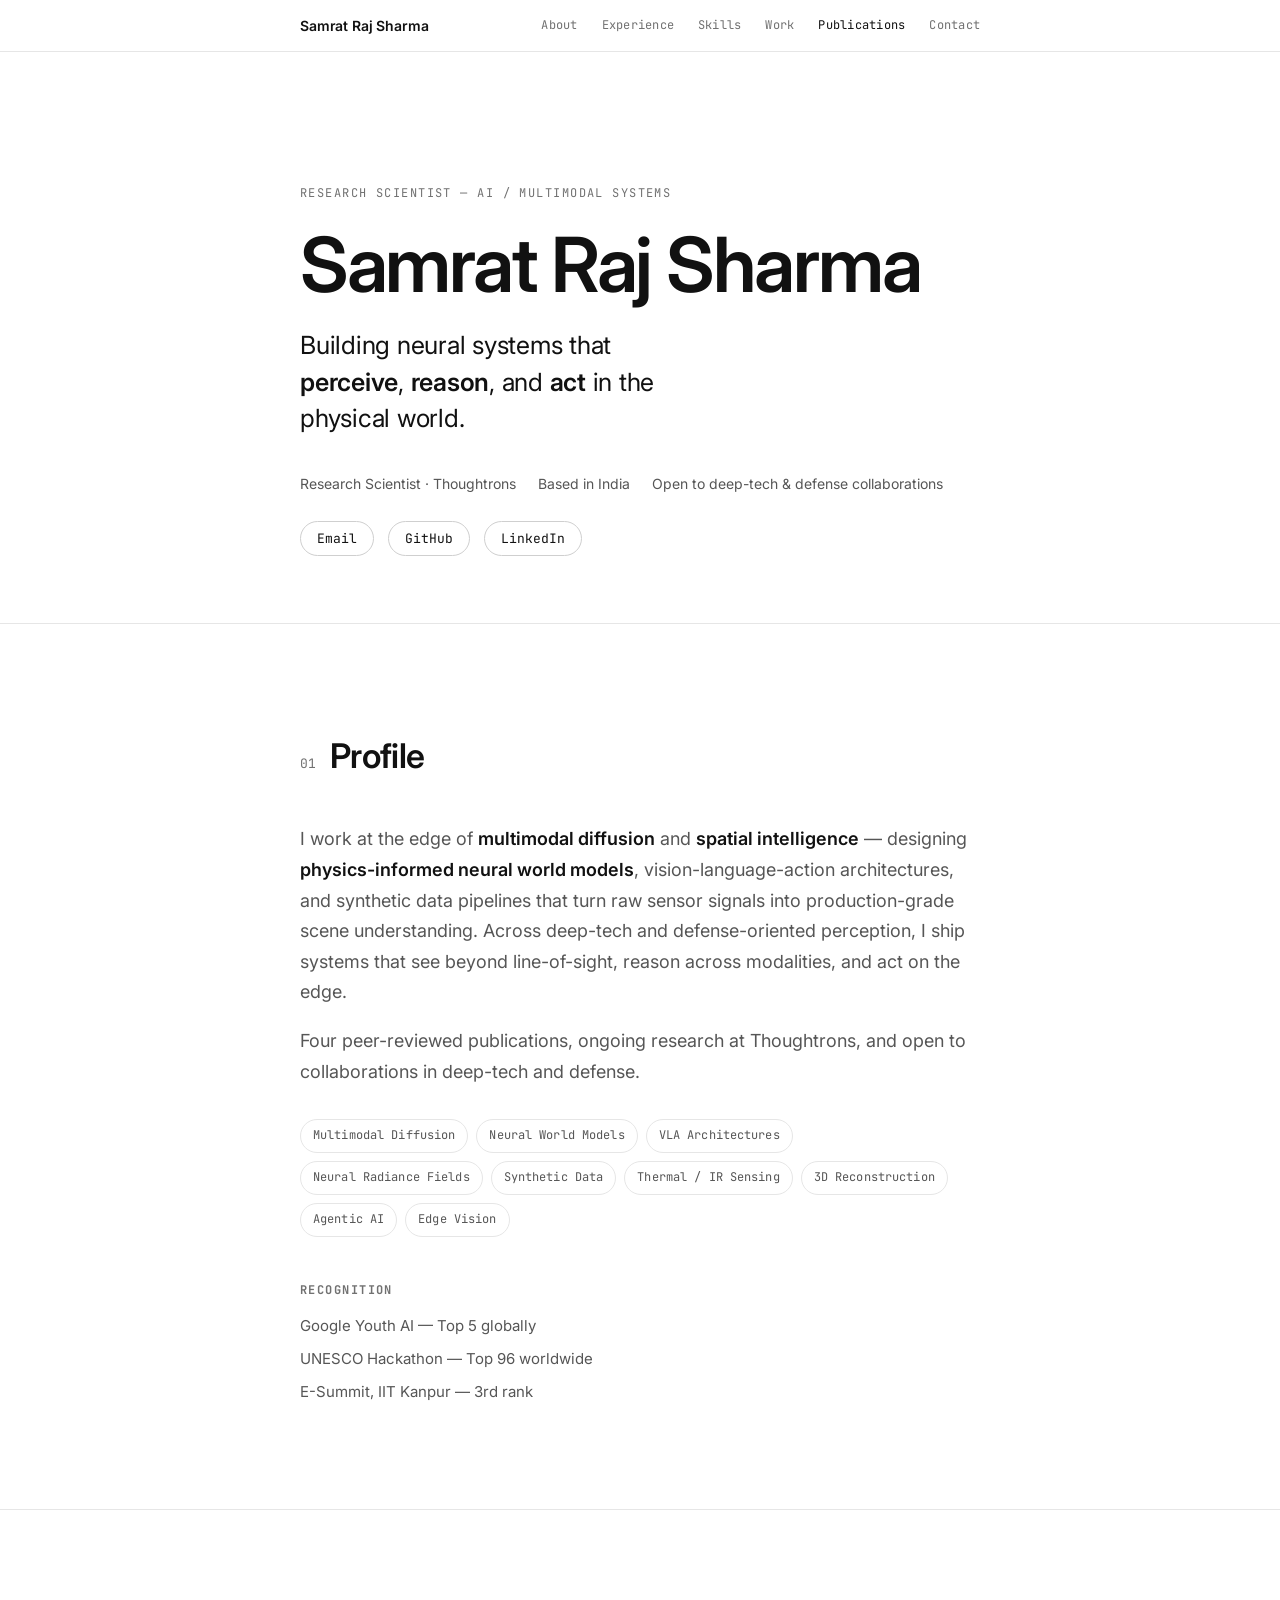
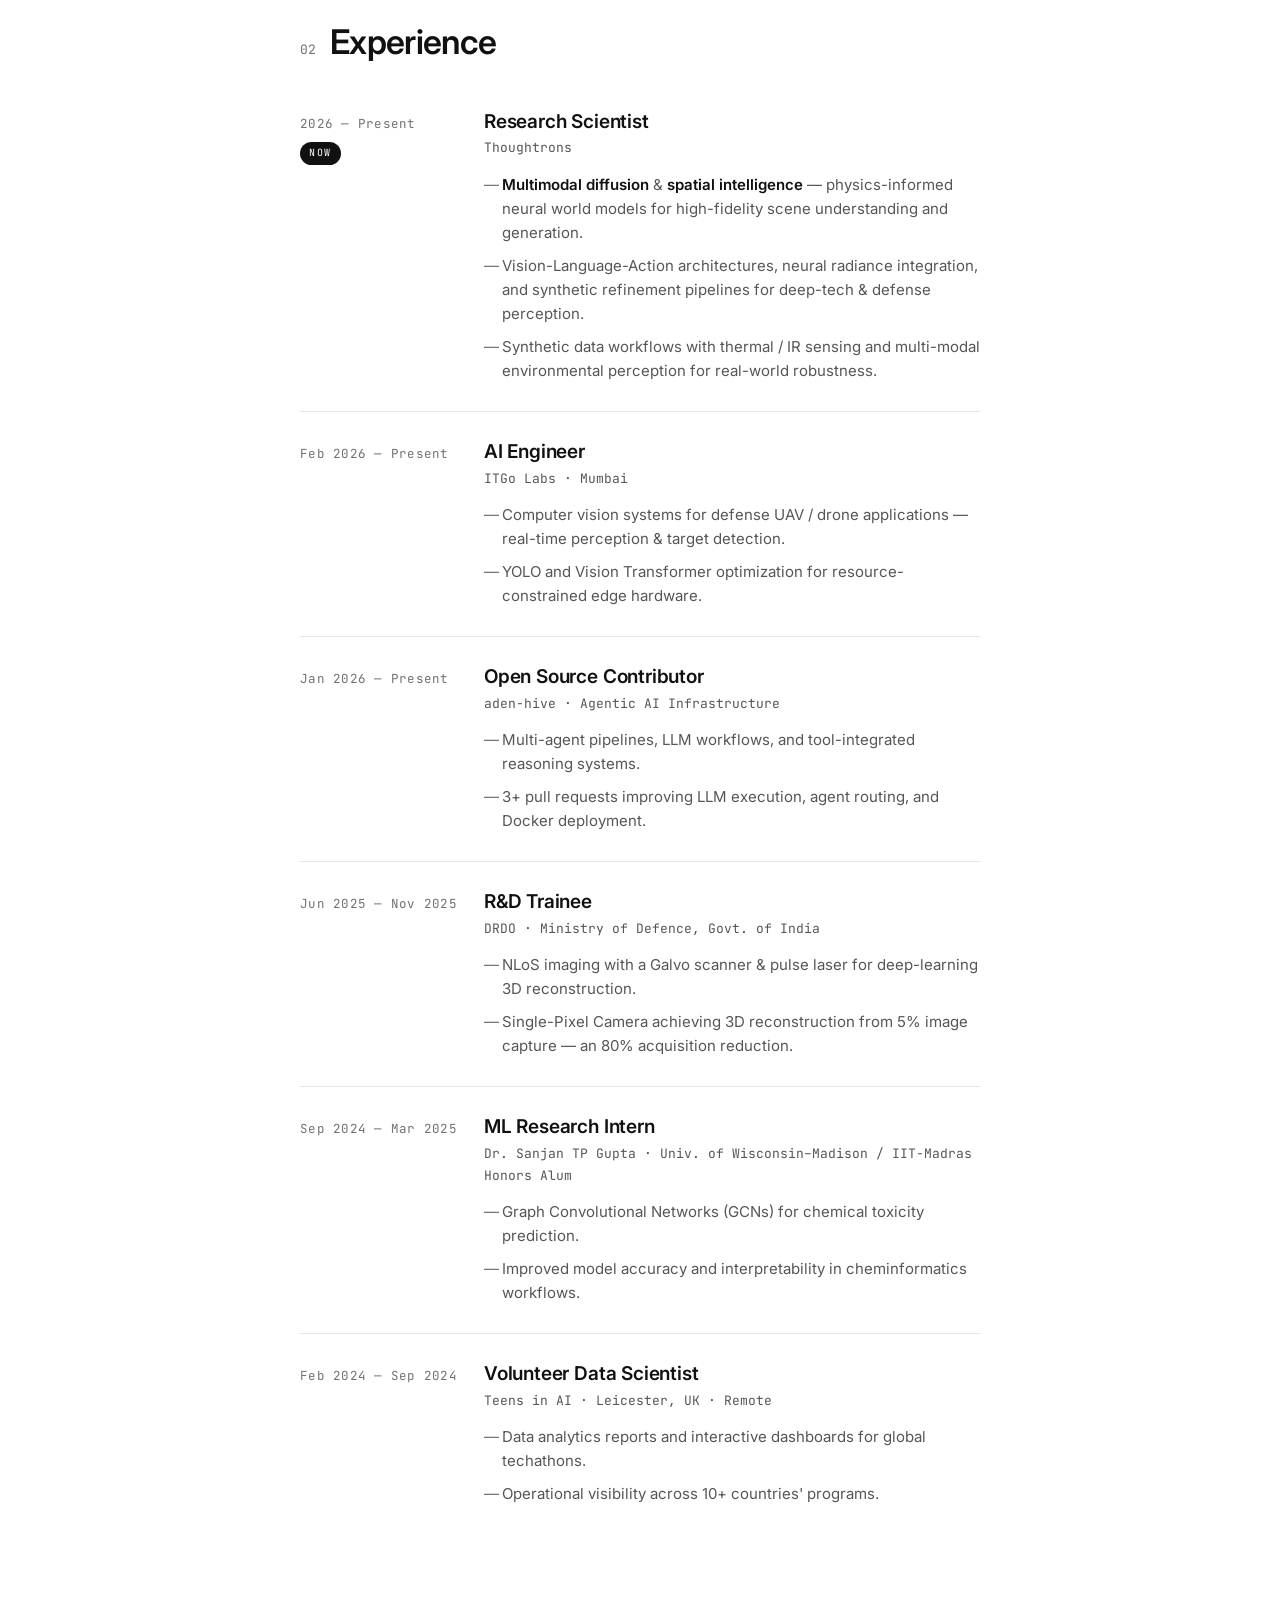
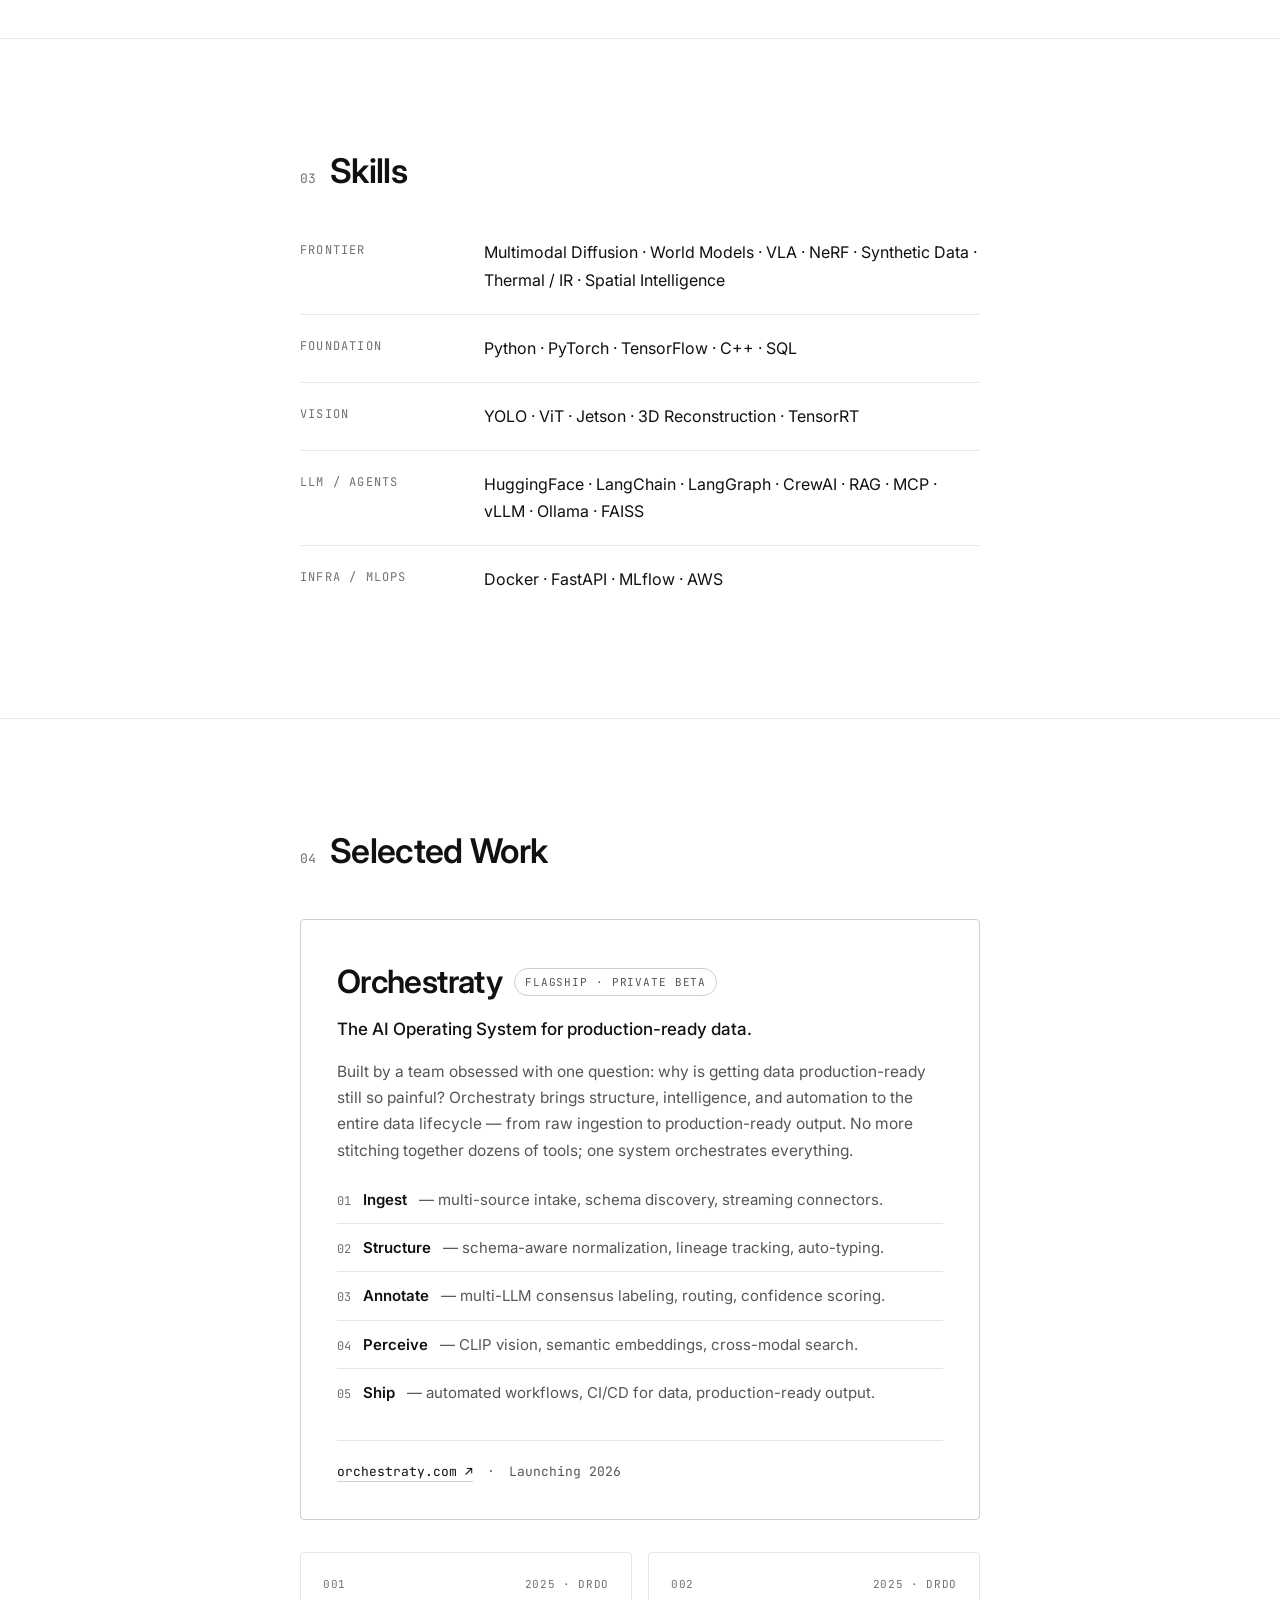
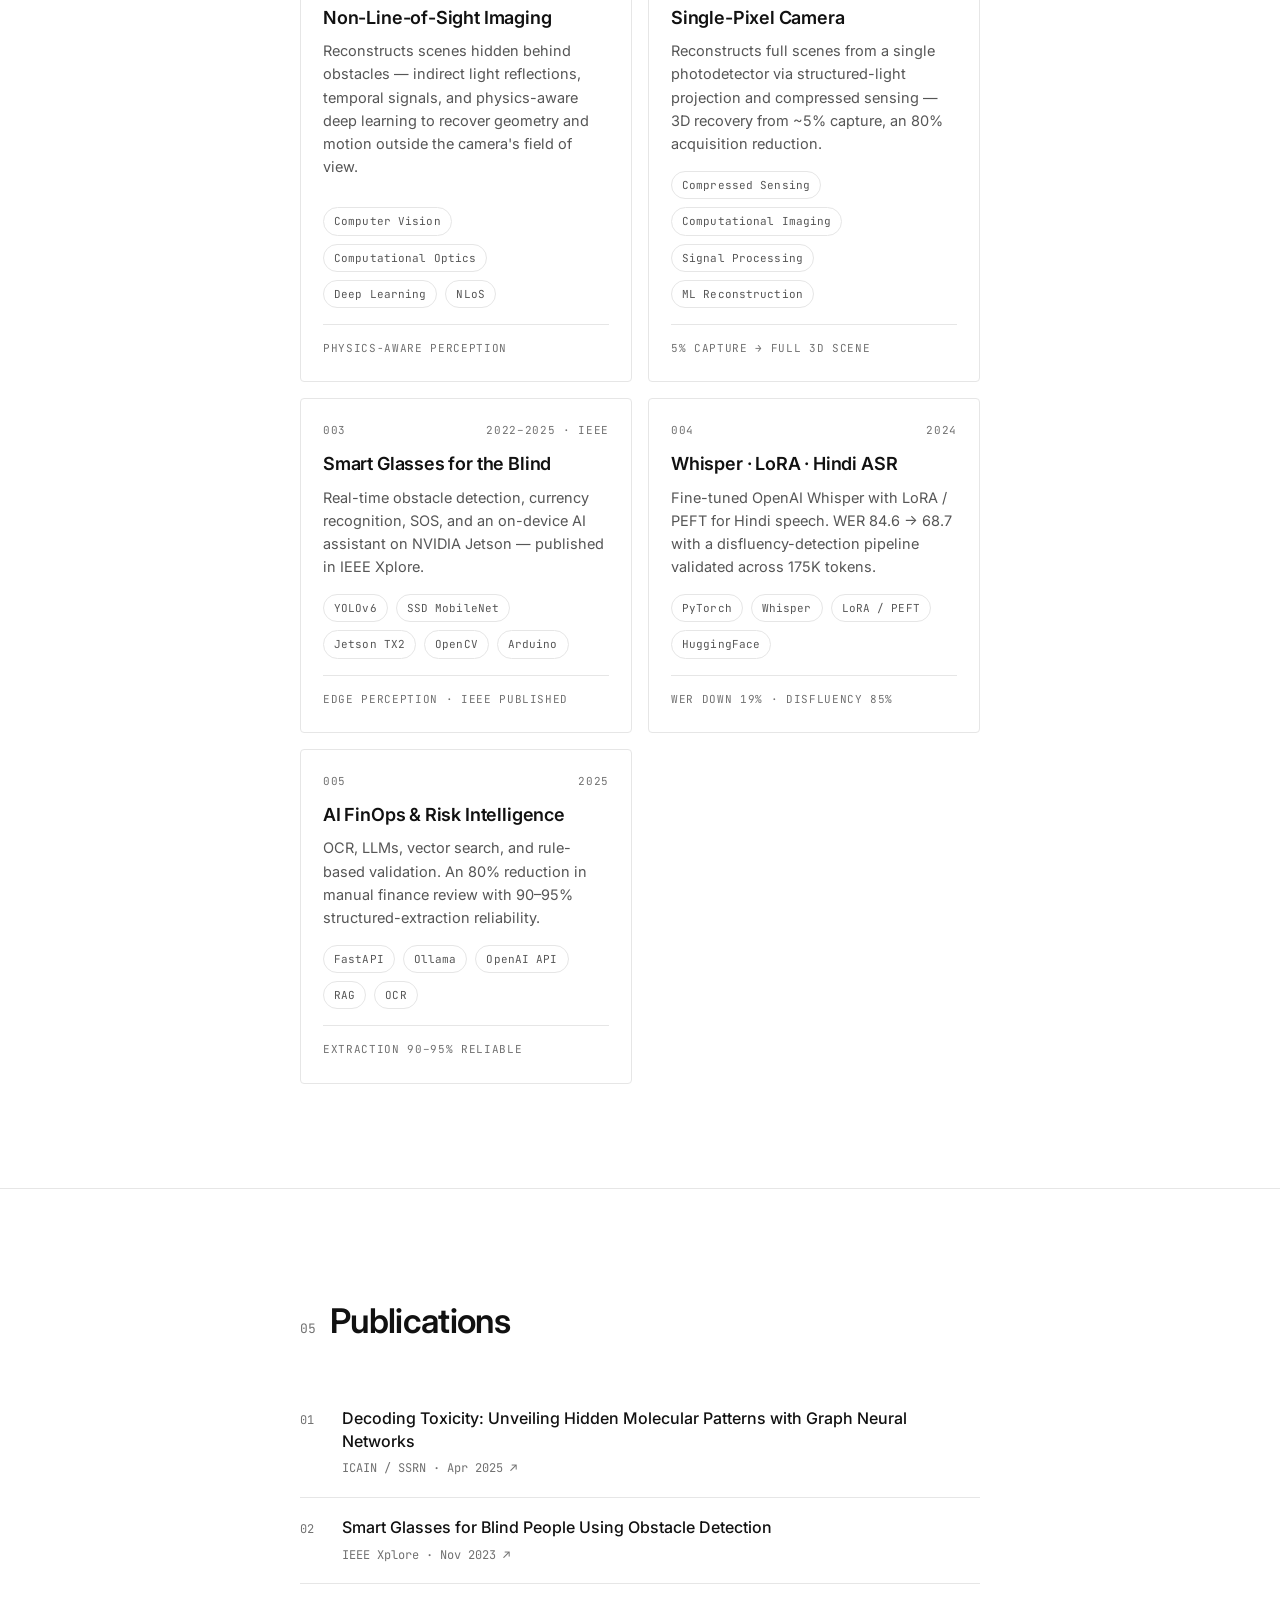
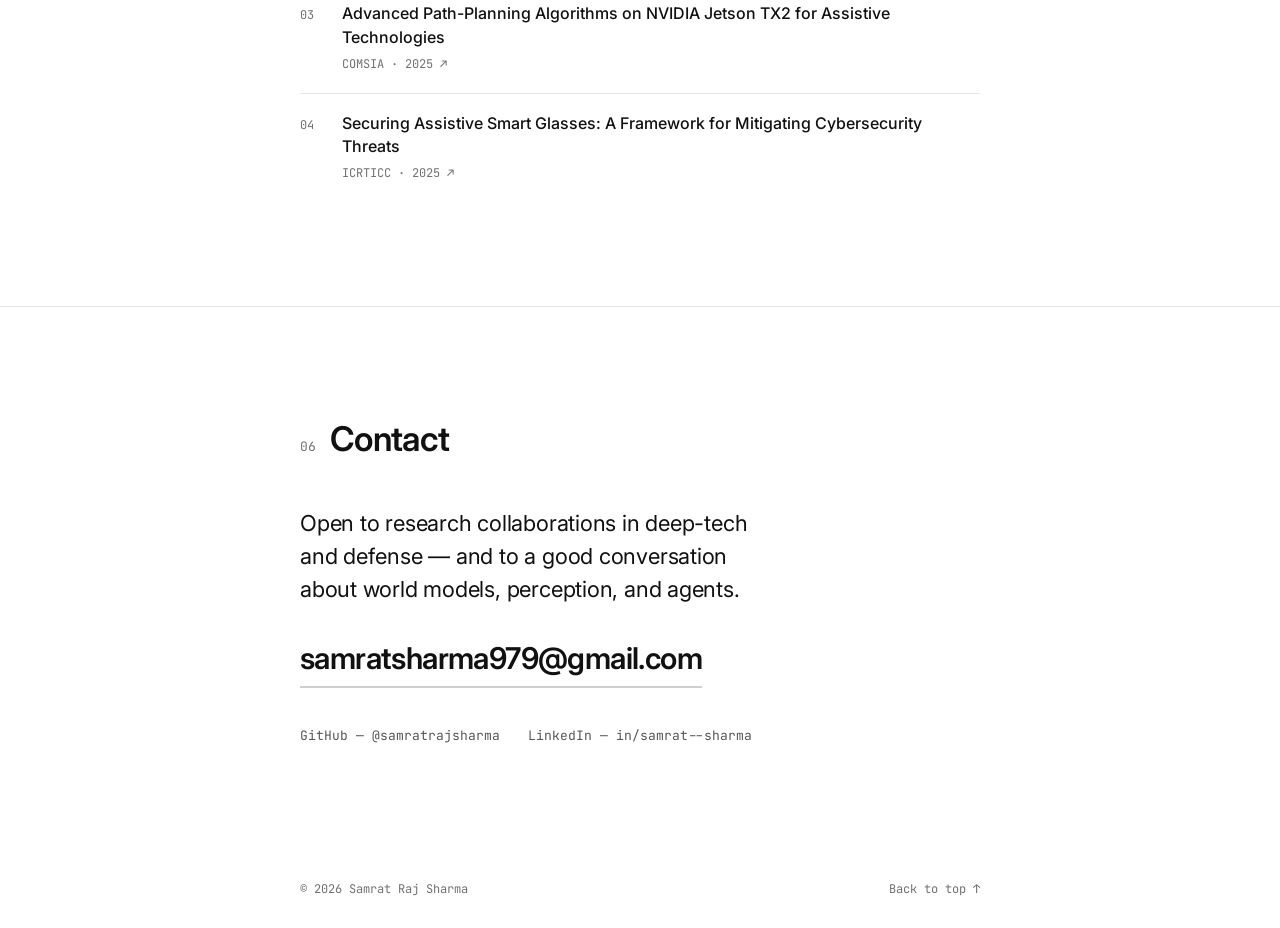
==== commit c5a407a2: "Fourth Commit" ====
--- a/index.html
+++ b/index.html
@@ -3,605 +3,433 @@
 <head>
 <meta charset="UTF-8" />
 <meta name="viewport" content="width=device-width, initial-scale=1.0" />
-<meta name="description" content="Samrat Raj Sharma — Research Scientist building physics-informed world models, multimodal diffusion, and vision-language-action systems." />
-<meta name="theme-color" content="#02010a" />
+<meta name="description" content="Samrat Raj Sharma — Research Scientist working on physics-informed world models, multimodal diffusion, and vision-language-action systems." />
+<meta name="color-scheme" content="light dark" />
+<meta name="theme-color" content="#ffffff" media="(prefers-color-scheme: light)" />
+<meta name="theme-color" content="#0b0b0b" media="(prefers-color-scheme: dark)" />
 <title>Samrat Raj Sharma — Research Scientist · AI / Multimodal Systems</title>
 
 <link rel="preconnect" href="https://fonts.googleapis.com" />
 <link rel="preconnect" href="https://fonts.gstatic.com" crossorigin />
-<link href="https://fonts.googleapis.com/css2?family=Space+Grotesk:wght@300;400;500;600;700&family=JetBrains+Mono:wght@300;400;500&family=Syncopate:wght@400;700&display=swap" rel="stylesheet" />
-
-<link rel="icon" type="image/svg+xml" href="data:image/svg+xml,%3Csvg xmlns='http://www.w3.org/2000/svg' viewBox='0 0 100 100'%3E%3Cdefs%3E%3CradialGradient id='g'%3E%3Cstop offset='0' stop-color='%2300f0ff'/%3E%3Cstop offset='1' stop-color='%237b2cbf'/%3E%3C/radialGradient%3E%3C/defs%3E%3Ccircle cx='50' cy='50' r='40' fill='url(%23g)'/%3E%3Ctext x='50' y='62' font-family='monospace' font-size='36' font-weight='bold' text-anchor='middle' fill='black'%3ES%3C/text%3E%3C/svg%3E" />
+<link href="https://fonts.googleapis.com/css2?family=Inter:wght@400;500;600;700&family=JetBrains+Mono:wght@400;500&display=swap" rel="stylesheet" />
+
+<link rel="icon" type="image/svg+xml" href="data:image/svg+xml,%3Csvg xmlns='http://www.w3.org/2000/svg' viewBox='0 0 100 100'%3E%3Crect width='100' height='100' rx='18' fill='%23111111'/%3E%3Ctext x='50' y='70' font-family='Helvetica,Arial,sans-serif' font-size='62' font-weight='700' text-anchor='middle' fill='%23ffffff'%3ES%3C/text%3E%3C/svg%3E" />
 
 <link rel="stylesheet" href="style.css" />
 </head>
 <body>
 
-<!-- Animated background canvas -->
-<canvas id="bg-canvas" aria-hidden="true"></canvas>
-<div class="grid-overlay" aria-hidden="true"></div>
-<div class="vignette" aria-hidden="true"></div>
-<div class="noise" aria-hidden="true"></div>
-
-<!-- Custom cursor -->
-<div class="cursor" id="cursor" aria-hidden="true"></div>
-<div class="cursor-ring" id="cursor-ring" aria-hidden="true"></div>
-
-<!-- Loader -->
-<div class="loader" id="loader">
-  <div class="loader-grid"></div>
-  <div class="loader-text">
-    <span class="loader-label">INITIALIZING</span>
-    <span class="loader-percent" id="loader-percent">000</span>
+<a class="skip-link" href="#main">Skip to content</a>
+
+<!-- ============ NAV ============ -->
+<nav class="nav" aria-label="Primary">
+  <div class="nav-inner">
+    <a class="nav-name" href="#top">Samrat Raj Sharma</a>
+    <div class="nav-links">
+      <a href="#about">About</a>
+      <a href="#experience">Experience</a>
+      <a href="#skills">Skills</a>
+      <a href="#work">Work</a>
+      <a href="#publications">Publications</a>
+      <a href="#contact">Contact</a>
+    </div>
   </div>
-  <div class="loader-bar"><div class="loader-bar-fill" id="loader-bar"></div></div>
-</div>
-
-<!-- Top HUD -->
-<header class="hud-top">
-  <div class="hud-logo">
-    <span class="logo-mark">◆</span>
-    <span class="logo-text">SAMRAT.RAJ</span>
-  </div>
-  <nav class="hud-nav" id="hud-nav">
-    <button class="hud-dot" data-stage="0"><span>00</span><em>INTRO</em></button>
-    <button class="hud-dot" data-stage="1"><span>01</span><em>PROFILE</em></button>
-    <button class="hud-dot" data-stage="2"><span>02</span><em>STACK</em></button>
-    <button class="hud-dot" data-stage="3"><span>03</span><em>NOW</em></button>
-    <button class="hud-dot" data-stage="4"><span>04</span><em>WORK</em></button>
-    <button class="hud-dot" data-stage="5"><span>05</span><em>CONTACT</em></button>
-  </nav>
-  <div class="hud-status">
-    <span class="status-dot"></span>
-    <span class="status-text">RESEARCH SCIENTIST / THOUGHTRONS</span>
-  </div>
-</header>
-
-<!-- Side HUD -->
-<aside class="hud-side-left" aria-hidden="true">
-  <div class="hud-meta">LAT 28.4744° N</div>
-  <div class="hud-meta">LNG 77.5040° E</div>
-  <div class="hud-meta" id="hud-time">--:--:--</div>
-</aside>
-
-<aside class="hud-side-right" aria-hidden="true">
-  <div class="hud-scroll-hint">
-    <span>SCROLL</span>
-    <span class="hud-scroll-arrow">▼</span>
-  </div>
-  <div class="hud-progress">
-    <span class="hud-progress-current" id="hud-stage-num">00</span>
-    <span class="hud-progress-divider">/</span>
-    <span class="hud-progress-total">05</span>
-  </div>
-</aside>
-
-<!-- Scroll spacer drives the experience -->
-<div class="scroll-driver" id="scroll-driver"></div>
-
-<!-- Fixed stage viewport -->
-<main class="stages" id="stages">
-
-  <!-- ============ STAGE 0 — HERO ============ -->
-  <section class="stage stage-hero" data-stage="0">
-    <div class="hero-marker hero-marker-tl">[ RESEARCH SCIENTIST · MULTIMODAL AI ]</div>
-    <div class="hero-marker hero-marker-tr">v.2026.05</div>
-    <div class="hero-marker hero-marker-bl">N° 001</div>
-    <div class="hero-marker hero-marker-br">PORTFOLIO_INDEX</div>
-
-    <div class="hero-center">
-      <div class="hero-eyebrow">
-        <span class="hero-eyebrow-line"></span>
-        <span>PORTFOLIO / 2026</span>
-        <span class="hero-eyebrow-line"></span>
-      </div>
-      <h1 class="hero-title" aria-label="Samrat Raj Sharma">
-        <span class="hero-word" data-text="SAMRAT">SAMRAT</span>
-        <span class="hero-word hero-word-outline" data-text="RAJ">RAJ</span>
-        <span class="hero-word" data-text="SHARMA">SHARMA</span>
-      </h1>
-      <div class="hero-subtitle">
-        <span class="subtitle-chip">VISION</span>
-        <span class="subtitle-dot">·</span>
-        <span class="subtitle-chip">LANGUAGE</span>
-        <span class="subtitle-dot">·</span>
-        <span class="subtitle-chip">ACTION</span>
-      </div>
-      <div class="hero-tagline">
-        <span class="tagline-line">Building neural systems that <em>perceive</em>, <em>reason</em>, and <em>act</em> in the physical world.</span>
-      </div>
-    </div>
-
-    <div class="hero-glyph" aria-hidden="true">
-      <svg viewBox="0 0 200 200" class="orbit-svg">
-        <circle cx="100" cy="100" r="80" class="orbit-ring orbit-ring-1"/>
-        <circle cx="100" cy="100" r="60" class="orbit-ring orbit-ring-2"/>
-        <circle cx="100" cy="100" r="40" class="orbit-ring orbit-ring-3"/>
-        <circle cx="100" cy="20"  r="3" class="orbit-dot"/>
-        <circle cx="100" cy="40"  r="2" class="orbit-dot"/>
-        <circle cx="100" cy="60"  r="2.5" class="orbit-dot"/>
-      </svg>
-    </div>
-  </section>
-
-  <!-- ============ STAGE 1 — PROFILE ============ -->
-  <section class="stage stage-about" data-stage="1">
-    <div class="stage-label">
-      <span class="stage-label-num">/01</span>
-      <span class="stage-label-name">PROFILE</span>
-    </div>
-
-    <div class="about-grid">
-      <div class="about-text">
-        <h2 class="about-heading">
-          <span class="reveal-line">Researching the geometry of</span>
-          <span class="reveal-line"><em>perception</em>, <em>language</em>,</span>
-          <span class="reveal-line">and <em>action</em>.</span>
-        </h2>
-        <p class="about-body">
-          I work at the bleeding edge of <strong>multimodal diffusion</strong> and
+</nav>
+
+<main id="main">
+
+  <!-- ============ HERO ============ -->
+  <header class="hero" id="top">
+    <div class="container">
+      <p class="eyebrow">Research Scientist — AI / Multimodal Systems</p>
+      <h1 class="hero-name">Samrat Raj Sharma</h1>
+      <p class="hero-tagline">
+        Building neural systems that <em>perceive</em>, <em>reason</em>, and
+        <em>act</em> in the physical world.
+      </p>
+      <ul class="hero-meta">
+        <li>Research Scientist · Thoughtrons</li>
+        <li>Based in India</li>
+        <li>Open to deep-tech &amp; defense collaborations</li>
+      </ul>
+      <ul class="hero-links">
+        <li><a href="mailto:samratsharma979@gmail.com">Email</a></li>
+        <li><a href="https://github.com/samratrajsharma" target="_blank" rel="noopener">GitHub</a></li>
+        <li><a href="https://www.linkedin.com/in/samrat--sharma" target="_blank" rel="noopener">LinkedIn</a></li>
+      </ul>
+    </div>
+  </header>
+
+  <!-- ============ PROFILE ============ -->
+  <section class="section" id="about" aria-labelledby="about-title">
+    <div class="container">
+      <div class="section-head">
+        <span class="section-num">01</span>
+        <h2 class="section-title" id="about-title">Profile</h2>
+      </div>
+
+      <div class="prose">
+        <p>
+          I work at the edge of <strong>multimodal diffusion</strong> and
           <strong>spatial intelligence</strong> — designing
-          <strong>physics-informed neural world models</strong>, vision-language-action
-          architectures, and synthetic data pipelines that turn raw sensor signals into
-          production-grade scene understanding. Across deep-tech and defense-oriented
-          perception, I ship systems that <em>see</em> beyond line-of-sight,
-          <em>reason</em> across modalities, and <em>act</em> on the edge.
+          <strong>physics-informed neural world models</strong>,
+          vision-language-action architectures, and synthetic data pipelines
+          that turn raw sensor signals into production-grade scene
+          understanding. Across deep-tech and defense-oriented perception, I
+          ship systems that see beyond line-of-sight, reason across modalities,
+          and act on the edge.
         </p>
-        <div class="about-keywords">
-          <span>Multimodal Diffusion</span>
-          <span>Neural World Models</span>
-          <span>VLA Architectures</span>
-          <span>Neural Radiance Fields</span>
-          <span>Synthetic Data</span>
-          <span>Thermal / IR Sensing</span>
-          <span>3D Reconstruction</span>
-          <span>Agentic AI</span>
-          <span>Edge Vision</span>
-        </div>
-      </div>
-
-      <div class="about-stats">
-        <div class="stat stat-pubs" id="stat-pubs" tabindex="0" aria-label="View publications">
-          <div class="stat-corner">◢</div>
-          <div class="stat-num" data-target="4">0</div>
-          <div class="stat-label">Peer-Reviewed Publications</div>
-          <div class="stat-hint">HOVER TO VIEW LIST</div>
-        </div>
-        <div class="stat stat-now">
-          <div class="stat-now-pulse" aria-hidden="true"></div>
-          <div class="stat-text">LIVE</div>
-          <div class="stat-label">Research Scientist · Thoughtrons · Multimodal AI</div>
-        </div>
-        <div class="stat">
-          <div class="stat-text stat-text-sm">FRONTIER</div>
-          <div class="stat-label">World Models · Diffusion · VLA · Spatial AI</div>
-        </div>
-        <div class="stat">
-          <div class="stat-text">OPEN</div>
-          <div class="stat-label">to Deep-Tech &amp; Defense Collaborations</div>
-        </div>
-      </div>
-    </div>
-
-    <!-- Honors strip -->
-    <div class="honors-strip">
-      <span class="honors-label">RECOGNITION</span>
-      <span class="honor-pill"><span class="honor-dot"></span>Google Youth AI · Top 5 globally</span>
-      <span class="honor-pill"><span class="honor-dot"></span>UNESCO Hackathon · Top 96 worldwide</span>
-      <span class="honor-pill"><span class="honor-dot"></span>E-Summit IIT Kanpur · 3rd Rank</span>
-    </div>
-  </section>
-
-  <!-- ============ STAGE 2 — STACK ============ -->
-  <section class="stage stage-skills" data-stage="2">
-    <div class="stage-label">
-      <span class="stage-label-num">/02</span>
-      <span class="stage-label-name">STACK</span>
-    </div>
-
-    <h2 class="skills-heading">
-      <span class="skills-heading-line">Tools of</span>
-      <span class="skills-heading-line">the trade.</span>
-    </h2>
-
-    <div class="skills-constellation" id="skills-constellation"></div>
-
-    <div class="skills-legend">
-      <div class="legend-item"><span class="legend-color legend-color-frontier"></span>FRONTIER</div>
-      <div class="legend-item"><span class="legend-color legend-color-vision"></span>VISION</div>
-      <div class="legend-item"><span class="legend-color legend-color-llm"></span>LLM / AGENTS</div>
-      <div class="legend-item"><span class="legend-color legend-color-infra"></span>INFRA / MLOPS</div>
-      <div class="legend-item"><span class="legend-color legend-color-base"></span>FOUNDATION</div>
-    </div>
-  </section>
-
-  <!-- ============ STAGE 3 — NOW / TRAJECTORY ============ -->
-  <section class="stage stage-experience" data-stage="3">
-    <div class="stage-label">
-      <span class="stage-label-num">/03</span>
-      <span class="stage-label-name">NOW &amp; TRAJECTORY</span>
-    </div>
-
-    <h2 class="exp-heading">
-      <span class="reveal-line">Trajectory.</span>
-    </h2>
-
-    <div class="timeline">
-      <div class="timeline-axis"></div>
-
-      <article class="timeline-item timeline-item-now" data-index="0">
-        <div class="timeline-node timeline-node-now"></div>
-        <div class="timeline-now-badge">
-          <span class="timeline-now-pulse"></span>
-          <span>NOW</span>
-        </div>
-        <div class="timeline-date">ACTIVE · 2026</div>
-        <h3 class="timeline-role">Research Scientist</h3>
-        <div class="timeline-org">Thoughtrons</div>
-        <ul class="timeline-bullets">
-          <li><strong>Multimodal diffusion</strong> &amp; <strong>spatial intelligence</strong> — physics-informed neural world models for high-fidelity scene understanding and generation.</li>
-          <li><strong>Vision-Language-Action</strong> architectures, neural radiance integration, and synthetic refinement pipelines for deep-tech &amp; defense perception.</li>
-          <li>Synthetic data workflows with <strong>thermal / IR sensing</strong> and multi-modal environmental perception for real-world robustness.</li>
+        <p>
+          Four peer-reviewed publications, ongoing research at Thoughtrons, and
+          open to collaborations in deep-tech and defense.
+        </p>
+      </div>
+
+      <ul class="tags" aria-label="Focus areas">
+        <li>Multimodal Diffusion</li>
+        <li>Neural World Models</li>
+        <li>VLA Architectures</li>
+        <li>Neural Radiance Fields</li>
+        <li>Synthetic Data</li>
+        <li>Thermal / IR Sensing</li>
+        <li>3D Reconstruction</li>
+        <li>Agentic AI</li>
+        <li>Edge Vision</li>
+      </ul>
+
+      <div class="subblock">
+        <h3 class="subblock-title">Recognition</h3>
+        <ul class="plain-list">
+          <li>Google Youth AI — Top 5 globally</li>
+          <li>UNESCO Hackathon — Top 96 worldwide</li>
+          <li>E-Summit, IIT Kanpur — 3rd rank</li>
         </ul>
+      </div>
+    </div>
+  </section>
+
+  <!-- ============ EXPERIENCE ============ -->
+  <section class="section" id="experience" aria-labelledby="experience-title">
+    <div class="container">
+      <div class="section-head">
+        <span class="section-num">02</span>
+        <h2 class="section-title" id="experience-title">Experience</h2>
+      </div>
+
+      <ol class="timeline">
+        <li class="entry">
+          <div class="entry-when">
+            <span class="entry-date">2026 — Present</span>
+            <span class="entry-now">Now</span>
+          </div>
+          <div class="entry-body">
+            <h3 class="entry-role">Research Scientist</h3>
+            <p class="entry-org">Thoughtrons</p>
+            <ul class="entry-points">
+              <li><strong>Multimodal diffusion</strong> &amp; <strong>spatial intelligence</strong> — physics-informed neural world models for high-fidelity scene understanding and generation.</li>
+              <li>Vision-Language-Action architectures, neural radiance integration, and synthetic refinement pipelines for deep-tech &amp; defense perception.</li>
+              <li>Synthetic data workflows with thermal / IR sensing and multi-modal environmental perception for real-world robustness.</li>
+            </ul>
+          </div>
+        </li>
+
+        <li class="entry">
+          <div class="entry-when">
+            <span class="entry-date">Feb 2026 — Present</span>
+          </div>
+          <div class="entry-body">
+            <h3 class="entry-role">AI Engineer</h3>
+            <p class="entry-org">ITGo Labs · Mumbai</p>
+            <ul class="entry-points">
+              <li>Computer vision systems for defense UAV / drone applications — real-time perception &amp; target detection.</li>
+              <li>YOLO and Vision Transformer optimization for resource-constrained edge hardware.</li>
+            </ul>
+          </div>
+        </li>
+
+        <li class="entry">
+          <div class="entry-when">
+            <span class="entry-date">Jan 2026 — Present</span>
+          </div>
+          <div class="entry-body">
+            <h3 class="entry-role">Open Source Contributor</h3>
+            <p class="entry-org">aden-hive · Agentic AI Infrastructure</p>
+            <ul class="entry-points">
+              <li>Multi-agent pipelines, LLM workflows, and tool-integrated reasoning systems.</li>
+              <li>3+ pull requests improving LLM execution, agent routing, and Docker deployment.</li>
+            </ul>
+          </div>
+        </li>
+
+        <li class="entry">
+          <div class="entry-when">
+            <span class="entry-date">Jun 2025 — Nov 2025</span>
+          </div>
+          <div class="entry-body">
+            <h3 class="entry-role">R&amp;D Trainee</h3>
+            <p class="entry-org">DRDO · Ministry of Defence, Govt. of India</p>
+            <ul class="entry-points">
+              <li>NLoS imaging with a Galvo scanner &amp; pulse laser for deep-learning 3D reconstruction.</li>
+              <li>Single-Pixel Camera achieving 3D reconstruction from 5% image capture — an 80% acquisition reduction.</li>
+            </ul>
+          </div>
+        </li>
+
+        <li class="entry">
+          <div class="entry-when">
+            <span class="entry-date">Sep 2024 — Mar 2025</span>
+          </div>
+          <div class="entry-body">
+            <h3 class="entry-role">ML Research Intern</h3>
+            <p class="entry-org">Dr. Sanjan TP Gupta · Univ. of Wisconsin–Madison / IIT-Madras Honors Alum</p>
+            <ul class="entry-points">
+              <li>Graph Convolutional Networks (GCNs) for chemical toxicity prediction.</li>
+              <li>Improved model accuracy and interpretability in cheminformatics workflows.</li>
+            </ul>
+          </div>
+        </li>
+
+        <li class="entry">
+          <div class="entry-when">
+            <span class="entry-date">Feb 2024 — Sep 2024</span>
+          </div>
+          <div class="entry-body">
+            <h3 class="entry-role">Volunteer Data Scientist</h3>
+            <p class="entry-org">Teens in AI · Leicester, UK · Remote</p>
+            <ul class="entry-points">
+              <li>Data analytics reports and interactive dashboards for global techathons.</li>
+              <li>Operational visibility across 10+ countries' programs.</li>
+            </ul>
+          </div>
+        </li>
+      </ol>
+    </div>
+  </section>
+
+  <!-- ============ SKILLS ============ -->
+  <section class="section" id="skills" aria-labelledby="skills-title">
+    <div class="container">
+      <div class="section-head">
+        <span class="section-num">03</span>
+        <h2 class="section-title" id="skills-title">Skills</h2>
+      </div>
+
+      <dl class="skills">
+        <div class="skill-group">
+          <dt>Frontier</dt>
+          <dd>Multimodal Diffusion · World Models · VLA · NeRF · Synthetic Data · Thermal / IR · Spatial Intelligence</dd>
+        </div>
+        <div class="skill-group">
+          <dt>Foundation</dt>
+          <dd>Python · PyTorch · TensorFlow · C++ · SQL</dd>
+        </div>
+        <div class="skill-group">
+          <dt>Vision</dt>
+          <dd>YOLO · ViT · Jetson · 3D Reconstruction · TensorRT</dd>
+        </div>
+        <div class="skill-group">
+          <dt>LLM / Agents</dt>
+          <dd>HuggingFace · LangChain · LangGraph · CrewAI · RAG · MCP · vLLM · Ollama · FAISS</dd>
+        </div>
+        <div class="skill-group">
+          <dt>Infra / MLOps</dt>
+          <dd>Docker · FastAPI · MLflow · AWS</dd>
+        </div>
+      </dl>
+    </div>
+  </section>
+
+  <!-- ============ WORK ============ -->
+  <section class="section" id="work" aria-labelledby="work-title">
+    <div class="container">
+      <div class="section-head">
+        <span class="section-num">04</span>
+        <h2 class="section-title" id="work-title">Selected Work</h2>
+      </div>
+
+      <!-- Flagship -->
+      <article class="flagship">
+        <div class="flagship-head">
+          <h3 class="flagship-title">Orchestraty</h3>
+          <span class="badge">Flagship · Private Beta</span>
+        </div>
+        <p class="flagship-sub">The AI Operating System for production-ready data.</p>
+        <p class="flagship-desc">
+          Built by a team obsessed with one question: why is getting data
+          production-ready still so painful? Orchestraty brings structure,
+          intelligence, and automation to the entire data lifecycle — from raw
+          ingestion to production-ready output. No more stitching together
+          dozens of tools; one system orchestrates everything.
+        </p>
+        <ol class="pillars">
+          <li><span class="pillar-num">01</span> <strong>Ingest</strong> — multi-source intake, schema discovery, streaming connectors.</li>
+          <li><span class="pillar-num">02</span> <strong>Structure</strong> — schema-aware normalization, lineage tracking, auto-typing.</li>
+          <li><span class="pillar-num">03</span> <strong>Annotate</strong> — multi-LLM consensus labeling, routing, confidence scoring.</li>
+          <li><span class="pillar-num">04</span> <strong>Perceive</strong> — CLIP vision, semantic embeddings, cross-modal search.</li>
+          <li><span class="pillar-num">05</span> <strong>Ship</strong> — automated workflows, CI/CD for data, production-ready output.</li>
+        </ol>
+        <p class="flagship-foot">
+          <a href="https://www.orchestraty.com" target="_blank" rel="noopener">orchestraty.com&nbsp;↗</a>
+          <span class="dot">·</span> Launching 2026
+        </p>
       </article>
 
-      <article class="timeline-item" data-index="1">
-        <div class="timeline-node"></div>
-        <div class="timeline-date">FEB 2026 — PRESENT</div>
-        <h3 class="timeline-role">AI Engineer</h3>
-        <div class="timeline-org">ITGo Labs · Mumbai</div>
-        <ul class="timeline-bullets">
-          <li>Computer vision systems for defense UAV / drone applications — real-time perception &amp; target detection.</li>
-          <li>YOLO and Vision Transformer optimization for resource-constrained edge hardware.</li>
-        </ul>
-      </article>
-
-      <article class="timeline-item" data-index="2">
-        <div class="timeline-node"></div>
-        <div class="timeline-date">JAN 2026 — PRESENT</div>
-        <h3 class="timeline-role">Open Source Contributor</h3>
-        <div class="timeline-org">aden-hive · Agentic AI Infrastructure</div>
-        <ul class="timeline-bullets">
-          <li>Multi-agent pipelines, LLM workflows, tool-integrated reasoning systems.</li>
-          <li>3+ pull requests improving LLM execution, agent routing, Docker deployment.</li>
-        </ul>
-      </article>
-
-      <article class="timeline-item" data-index="3">
-        <div class="timeline-node"></div>
-        <div class="timeline-date">JUN 2025 — NOV 2025</div>
-        <h3 class="timeline-role">R&amp;D Trainee</h3>
-        <div class="timeline-org">DRDO · Ministry of Defence, Govt. of India</div>
-        <ul class="timeline-bullets">
-          <li>NLoS imaging with Galvo scanner &amp; pulse laser for deep-learning 3D reconstruction.</li>
-          <li>Single-Pixel Camera achieving 3D reconstruction with 5% image capture — 80% acquisition reduction.</li>
-        </ul>
-      </article>
-
-      <article class="timeline-item" data-index="4">
-        <div class="timeline-node"></div>
-        <div class="timeline-date">SEP 2024 — MAR 2025</div>
-        <h3 class="timeline-role">ML Research Intern</h3>
-        <div class="timeline-org">Dr. Sanjan TP Gupta · Univ. of Wisconsin Madison / IIT-Madras Honors Alum</div>
-        <ul class="timeline-bullets">
-          <li>Graph Convolutional Networks (GCNs) for chemical toxicity prediction.</li>
-          <li>Improved model accuracy and interpretability in cheminformatics workflows.</li>
-        </ul>
-      </article>
-
-      <article class="timeline-item" data-index="5">
-        <div class="timeline-node"></div>
-        <div class="timeline-date">FEB 2024 — SEP 2024</div>
-        <h3 class="timeline-role">Volunteer Data Scientist</h3>
-        <div class="timeline-org">Teens in AI · Leicester, UK · Remote</div>
-        <ul class="timeline-bullets">
-          <li>Data analytics reports and interactive dashboards for global techathons.</li>
-          <li>Operational visibility across 10+ countries' programs.</li>
-        </ul>
-      </article>
-    </div>
-  </section>
-
-  <!-- ============ STAGE 4 — WORK ============ -->
-  <section class="stage stage-projects" data-stage="4">
-    <div class="stage-label">
-      <span class="stage-label-num">/04</span>
-      <span class="stage-label-name">WORK</span>
-    </div>
-
-    <h2 class="projects-heading">
-      <span class="reveal-line">Selected</span>
-      <span class="reveal-line">builds.</span>
-    </h2>
-
-    <!-- Flagship: Orchestraty -->
-    <article class="project-flagship" data-index="0">
-      <div class="project-flagship-inner">
-        <div class="flagship-aurora" aria-hidden="true"></div>
-
-        <!-- Top meta strip -->
-        <div class="flagship-topbar">
-          <div class="flagship-topbar-group">
-            <span class="flagship-badge"><span class="flagship-badge-pulse"></span>FLAGSHIP · IN DEVELOPMENT</span>
-            <span class="flagship-version">v0.9 · PRIVATE BETA</span>
-            <span class="flagship-tag">AI OPERATING SYSTEM</span>
-          </div>
-          <div class="flagship-topbar-group flagship-topbar-right">
-            <span class="flagship-sysid">SYS · ORC-001</span>
-            <span class="flagship-sysid">REGION · GLOBAL</span>
-          </div>
-        </div>
-
-        <!-- Hero: title + description -->
-        <div class="flagship-hero">
-          <div class="flagship-hero-left">
-            <h3 class="flagship-title">Orchestraty</h3>
-            <div class="flagship-subtitle">The AI Operating System for production-ready data.</div>
-          </div>
-          <div class="flagship-hero-right">
-            <p class="flagship-desc">
-              Built by a team obsessed with one question: <em>why is getting data
-              production-ready still so painful?</em> Orchestraty brings <strong>structure</strong>,
-              <strong>intelligence</strong>, and <strong>automation</strong> to the
-              entire data lifecycle — from raw ingestion to production-ready output.
-              No more stitching together dozens of tools. One system orchestrates everything.
-            </p>
-          </div>
-        </div>
-
-        <!-- 5 Pillars -->
-        <div class="flagship-pillars">
-          <div class="flagship-pillar">
-            <span class="flagship-pillar-num">01</span>
-            <strong>INGEST</strong>
-            <span class="flagship-pillar-desc">Multi-source intake · schema discovery · streaming connectors</span>
-          </div>
-          <div class="flagship-pillar">
-            <span class="flagship-pillar-num">02</span>
-            <strong>STRUCTURE</strong>
-            <span class="flagship-pillar-desc">Schema-aware normalization · lineage tracking · auto-typing</span>
-          </div>
-          <div class="flagship-pillar">
-            <span class="flagship-pillar-num">03</span>
-            <strong>ANNOTATE</strong>
-            <span class="flagship-pillar-desc">Multi-LLM consensus labeling · routing · confidence scoring</span>
-          </div>
-          <div class="flagship-pillar">
-            <span class="flagship-pillar-num">04</span>
-            <strong>PERCEIVE</strong>
-            <span class="flagship-pillar-desc">CLIP vision · semantic embeddings · cross-modal search</span>
-          </div>
-          <div class="flagship-pillar">
-            <span class="flagship-pillar-num">05</span>
-            <strong>SHIP</strong>
-            <span class="flagship-pillar-desc">Automated workflows · CI/CD for data · production-ready output</span>
-          </div>
-        </div>
-
-        <!-- Coming-soon status bar -->
-        <div class="flagship-statusbar">
-          <div class="flagship-livefeed">
-            <span class="flagship-livefeed-dot"></span>
-            <span class="flagship-livefeed-label">SNEAK PEEK</span>
-            <span class="flagship-livefeed-text" id="orch-livefeed">Multi-LLM consensus labeling at scale</span>
-          </div>
-
-          <div class="flagship-countdown" aria-label="Launch countdown">
-            <span class="flagship-countdown-label">LAUNCHING IN</span>
-            <div class="flagship-countdown-row">
-              <div class="countdown-segment">
-                <span class="countdown-digit" id="countdown-dd"><span class="d-old">00</span><span class="d-new">00</span></span>
-                <span class="countdown-segment-label">DAYS</span>
-              </div>
-              <span class="countdown-sep">:</span>
-              <div class="countdown-segment">
-                <span class="countdown-digit" id="countdown-hh"><span class="d-old">00</span><span class="d-new">00</span></span>
-                <span class="countdown-segment-label">HRS</span>
-              </div>
-              <span class="countdown-sep">:</span>
-              <div class="countdown-segment">
-                <span class="countdown-digit" id="countdown-mm"><span class="d-old">00</span><span class="d-new">00</span></span>
-                <span class="countdown-segment-label">MIN</span>
-              </div>
-              <span class="countdown-sep">:</span>
-              <div class="countdown-segment">
-                <span class="countdown-digit" id="countdown-ss"><span class="d-old">00</span><span class="d-new">00</span></span>
-                <span class="countdown-segment-label">SEC</span>
-              </div>
-            </div>
-          </div>
-
-          <a href="https://www.orchestraty.com" target="_blank" rel="noopener noreferrer" class="flagship-cta magnetic">
-            <span>orchestraty.com</span>
-            <span class="flagship-cta-arrow">↗</span>
-          </a>
-        </div>
-      </div>
-    </article>
-
-    <!-- Supporting projects grid -->
-    <div class="projects-deck" id="projects-deck">
-      <article class="project-card" data-index="1">
-        <div class="project-card-inner">
-          <div class="project-meta">
+      <!-- Supporting projects -->
+      <ol class="projects">
+        <li class="project">
+          <div class="project-top">
             <span class="project-num">001</span>
             <span class="project-year">2025 · DRDO</span>
           </div>
           <h3 class="project-title">Non-Line-of-Sight Imaging</h3>
           <p class="project-desc">
-            Building a system that reconstructs scenes hidden behind obstacles —
-            indirect light reflections + temporal signals + physics-aware deep learning
-            to recover geometry and motion outside the camera's field of view.
+            Reconstructs scenes hidden behind obstacles — indirect light
+            reflections, temporal signals, and physics-aware deep learning to
+            recover geometry and motion outside the camera's field of view.
           </p>
-          <div class="project-stack">
-            <span>Computer Vision</span><span>Computational Optics</span><span>Deep Learning</span><span>NLoS</span>
-          </div>
-          <div class="project-impact">
-            <span class="impact-bar"><span class="impact-fill" style="--p:92%"></span></span>
-            <span class="impact-label">PHYSICS-AWARE PERCEPTION</span>
-          </div>
-        </div>
-      </article>
-
-      <article class="project-card" data-index="2">
-        <div class="project-card-inner">
-          <div class="project-meta">
+          <ul class="tags tags-sm">
+            <li>Computer Vision</li><li>Computational Optics</li><li>Deep Learning</li><li>NLoS</li>
+          </ul>
+          <p class="project-note">Physics-aware perception</p>
+        </li>
+
+        <li class="project">
+          <div class="project-top">
             <span class="project-num">002</span>
             <span class="project-year">2025 · DRDO</span>
           </div>
           <h3 class="project-title">Single-Pixel Camera</h3>
           <p class="project-desc">
-            Reconstructs full scenes from a single photodetector via structured-light
-            projection and compressed sensing — 3D recovery from <strong>~5% capture</strong>,
-            80% acquisition reduction.
+            Reconstructs full scenes from a single photodetector via
+            structured-light projection and compressed sensing — 3D recovery
+            from ~5% capture, an 80% acquisition reduction.
           </p>
-          <div class="project-stack">
-            <span>Compressed Sensing</span><span>Computational Imaging</span><span>Signal Processing</span><span>ML Reconstruction</span>
-          </div>
-          <div class="project-impact">
-            <span class="impact-bar"><span class="impact-fill" style="--p:80%"></span></span>
-            <span class="impact-label">5% CAPTURE → FULL 3D SCENE</span>
-          </div>
-        </div>
-      </article>
-
-      <article class="project-card" data-index="3">
-        <div class="project-card-inner">
-          <div class="project-meta">
+          <ul class="tags tags-sm">
+            <li>Compressed Sensing</li><li>Computational Imaging</li><li>Signal Processing</li><li>ML Reconstruction</li>
+          </ul>
+          <p class="project-note">5% capture → full 3D scene</p>
+        </li>
+
+        <li class="project">
+          <div class="project-top">
             <span class="project-num">003</span>
-            <span class="project-year">2022 — 2025 · IEEE</span>
+            <span class="project-year">2022–2025 · IEEE</span>
           </div>
           <h3 class="project-title">Smart Glasses for the Blind</h3>
           <p class="project-desc">
-            Real-time obstacle detection + currency recognition + SOS + on-device AI
-            assistant on NVIDIA Jetson — paper published in IEEE Xplore.
+            Real-time obstacle detection, currency recognition, SOS, and an
+            on-device AI assistant on NVIDIA Jetson — published in IEEE Xplore.
           </p>
-          <div class="project-stack">
-            <span>YOLOv6</span><span>SSD MobileNet</span><span>Jetson TX2</span><span>OpenCV</span><span>Arduino</span>
-          </div>
-          <div class="project-impact">
-            <span class="impact-bar"><span class="impact-fill" style="--p:90%"></span></span>
-            <span class="impact-label">EDGE PERCEPTION · IEEE PUBLISHED</span>
-          </div>
-        </div>
-      </article>
-
-      <article class="project-card" data-index="4">
-        <div class="project-card-inner">
-          <div class="project-meta">
+          <ul class="tags tags-sm">
+            <li>YOLOv6</li><li>SSD MobileNet</li><li>Jetson TX2</li><li>OpenCV</li><li>Arduino</li>
+          </ul>
+          <p class="project-note">Edge perception · IEEE published</p>
+        </li>
+
+        <li class="project">
+          <div class="project-top">
             <span class="project-num">004</span>
             <span class="project-year">2024</span>
           </div>
           <h3 class="project-title">Whisper · LoRA · Hindi ASR</h3>
           <p class="project-desc">
-            Fine-tuned OpenAI Whisper with LoRA / PEFT for Hindi speech. <strong>WER 84.6 → 68.7</strong>
-            with a disfluency-detection pipeline validated across 175K tokens.
+            Fine-tuned OpenAI Whisper with LoRA / PEFT for Hindi speech.
+            WER 84.6 → 68.7 with a disfluency-detection pipeline validated
+            across 175K tokens.
           </p>
-          <div class="project-stack">
-            <span>PyTorch</span><span>Whisper</span><span>LoRA / PEFT</span><span>HuggingFace</span>
-          </div>
-          <div class="project-impact">
-            <span class="impact-bar"><span class="impact-fill" style="--p:81%"></span></span>
-            <span class="impact-label">WER ↓ 19% · DISFLUENCY 85%</span>
-          </div>
-        </div>
-      </article>
-
-      <article class="project-card" data-index="5">
-        <div class="project-card-inner">
-          <div class="project-meta">
+          <ul class="tags tags-sm">
+            <li>PyTorch</li><li>Whisper</li><li>LoRA / PEFT</li><li>HuggingFace</li>
+          </ul>
+          <p class="project-note">WER down 19% · disfluency 85%</p>
+        </li>
+
+        <li class="project">
+          <div class="project-top">
             <span class="project-num">005</span>
             <span class="project-year">2025</span>
           </div>
           <h3 class="project-title">AI FinOps &amp; Risk Intelligence</h3>
           <p class="project-desc">
-            OCR + LLMs + vector search + rule-based validation. <strong>80% reduction</strong>
-            in manual finance review with 90–95% structured-extraction reliability.
+            OCR, LLMs, vector search, and rule-based validation. An 80%
+            reduction in manual finance review with 90–95% structured-extraction
+            reliability.
           </p>
-          <div class="project-stack">
-            <span>FastAPI</span><span>Ollama</span><span>OpenAI API</span><span>RAG</span><span>OCR</span>
-          </div>
-          <div class="project-impact">
-            <span class="impact-bar"><span class="impact-fill" style="--p:95%"></span></span>
-            <span class="impact-label">EXTRACTION 90–95% RELIABLE</span>
-          </div>
-        </div>
-      </article>
-    </div>
-  </section>
-
-  <!-- ============ STAGE 5 — CONTACT ============ -->
-  <section class="stage stage-contact" data-stage="5">
-    <div class="stage-label">
-      <span class="stage-label-num">/05</span>
-      <span class="stage-label-name">CONTACT</span>
-    </div>
-
-    <div class="contact-center">
-      <h2 class="contact-heading">
-        <span class="reveal-line">Let's build</span>
-        <span class="reveal-line">something <em>impossible</em>.</span>
-      </h2>
-
-      <a href="mailto:samratsharma979@gmail.com?subject=Let%27s%20build%20something" class="contact-mail magnetic">
-        <span class="contact-mail-text">Send me a message</span>
-        <span class="contact-mail-arrow">→</span>
-      </a>
-
-      <div class="contact-links">
-        <a href="https://github.com/samratrajsharma" target="_blank" rel="noopener" class="contact-link magnetic">
-          <span class="contact-link-label">GITHUB</span>
-          <span class="contact-link-handle">@samratrajsharma</span>
-        </a>
-        <a href="https://www.linkedin.com/in/samrat--sharma" target="_blank" rel="noopener" class="contact-link magnetic">
-          <span class="contact-link-label">LINKEDIN</span>
-          <span class="contact-link-handle">in/samrat--sharma</span>
-        </a>
-      </div>
-
-      <div class="contact-footer">
-        <span>© 2026 Samrat Raj Sharma</span>
-      </div>
+          <ul class="tags tags-sm">
+            <li>FastAPI</li><li>Ollama</li><li>OpenAI API</li><li>RAG</li><li>OCR</li>
+          </ul>
+          <p class="project-note">Extraction 90–95% reliable</p>
+        </li>
+      </ol>
+    </div>
+  </section>
+
+  <!-- ============ PUBLICATIONS ============ -->
+  <section class="section" id="publications" aria-labelledby="publications-title">
+    <div class="container">
+      <div class="section-head">
+        <span class="section-num">05</span>
+        <h2 class="section-title" id="publications-title">Publications</h2>
+      </div>
+
+      <ol class="pubs">
+        <li class="pub">
+          <a href="https://dx.doi.org/10.2139/ssrn.5222180" target="_blank" rel="noopener">
+            <span class="pub-title">Decoding Toxicity: Unveiling Hidden Molecular Patterns with Graph Neural Networks</span>
+            <span class="pub-meta">ICAIN / SSRN · Apr 2025&nbsp;↗</span>
+          </a>
+        </li>
+        <li class="pub">
+          <a href="https://ieeexplore.ieee.org/document/10303495" target="_blank" rel="noopener">
+            <span class="pub-title">Smart Glasses for Blind People Using Obstacle Detection</span>
+            <span class="pub-meta">IEEE Xplore · Nov 2023&nbsp;↗</span>
+          </a>
+        </li>
+        <li class="pub">
+          <a href="https://dx.doi.org/10.2139/ssrn.5221231" target="_blank" rel="noopener">
+            <span class="pub-title">Advanced Path-Planning Algorithms on NVIDIA Jetson TX2 for Assistive Technologies</span>
+            <span class="pub-meta">COMSIA · 2025&nbsp;↗</span>
+          </a>
+        </li>
+        <li class="pub">
+          <a href="https://tinyurl.com/securingsmartglasses" target="_blank" rel="noopener">
+            <span class="pub-title">Securing Assistive Smart Glasses: A Framework for Mitigating Cybersecurity Threats</span>
+            <span class="pub-meta">ICRTICC · 2025&nbsp;↗</span>
+          </a>
+        </li>
+      </ol>
+    </div>
+  </section>
+
+  <!-- ============ CONTACT ============ -->
+  <section class="section section-contact" id="contact" aria-labelledby="contact-title">
+    <div class="container">
+      <div class="section-head">
+        <span class="section-num">06</span>
+        <h2 class="section-title" id="contact-title">Contact</h2>
+      </div>
+
+      <p class="contact-lead">
+        Open to research collaborations in deep-tech and defense — and to a good
+        conversation about world models, perception, and agents.
+      </p>
+
+      <a class="contact-email" href="mailto:samratsharma979@gmail.com">samratsharma979@gmail.com</a>
+
+      <ul class="contact-links">
+        <li><a href="https://github.com/samratrajsharma" target="_blank" rel="noopener">GitHub — @samratrajsharma</a></li>
+        <li><a href="https://www.linkedin.com/in/samrat--sharma" target="_blank" rel="noopener">LinkedIn — in/samrat--sharma</a></li>
+      </ul>
     </div>
   </section>
 
 </main>
 
-<!-- ============ PUBLICATIONS POPUP ============ -->
-<div class="pubs-popup" id="pubs-popup" aria-hidden="true">
-  <div class="pubs-popup-header">
-    <span class="pubs-popup-title">PEER-REVIEWED WORK</span>
-    <span class="pubs-popup-count">4 publications</span>
+<footer class="footer">
+  <div class="container footer-inner">
+    <span>© 2026 Samrat Raj Sharma</span>
+    <a href="#top">Back to top ↑</a>
   </div>
-  <a class="pub-item" href="https://dx.doi.org/10.2139/ssrn.5222180" target="_blank" rel="noopener">
-    <div class="pub-item-main">
-      <div class="pub-item-title">Decoding Toxicity: Unveiling Hidden Molecular Patterns with Graph Neural Networks</div>
-      <div class="pub-item-meta">ICAIN / SSRN · Apr 2025</div>
-    </div>
-    <span class="pub-item-arrow">↗</span>
-  </a>
-  <a class="pub-item" href="https://ieeexplore.ieee.org/document/10303495" target="_blank" rel="noopener">
-    <div class="pub-item-main">
-      <div class="pub-item-title">Smart Glasses for Blind People Using Obstacle Detection</div>
-      <div class="pub-item-meta">IEEE Xplore · Nov 2023</div>
-    </div>
-    <span class="pub-item-arrow">↗</span>
-  </a>
-  <a class="pub-item" href="https://dx.doi.org/10.2139/ssrn.5221231" target="_blank" rel="noopener">
-    <div class="pub-item-main">
-      <div class="pub-item-title">Advanced Path-Planning Algorithms on NVIDIA Jetson TX2 for Assistive Technologies</div>
-      <div class="pub-item-meta">COMSIA · 2025</div>
-    </div>
-    <span class="pub-item-arrow">↗</span>
-  </a>
-  <a class="pub-item" href="https://tinyurl.com/securingsmartglasses" target="_blank" rel="noopener">
-    <div class="pub-item-main">
-      <div class="pub-item-title">Securing Assistive Smart Glasses: Framework for Mitigating Cybersecurity Threats</div>
-      <div class="pub-item-meta">ICRTICC · 2025</div>
-    </div>
-    <span class="pub-item-arrow">↗</span>
-  </a>
-</div>
+</footer>
 
 <script src="script.js"></script>
 </body>
--- a/style.css
+++ b/style.css
@@ -1,1644 +1,646 @@
 /* ========================================================================
    SAMRAT RAJ SHARMA — PORTFOLIO
-   Futuristic scroll-unfolds-the-page experience
+   Minimal, content-first. Pure grayscale. Auto light/dark.
    ======================================================================== */
 
 :root {
-  --bg: #02010a;
-  --bg-2: #050418;
-  --ink: #f4f3ff;
-  --ink-dim: #a8a4c5;
-  --ink-faint: #4a4763;
-  --accent: #00f0ff;
-  --accent-2: #7b2cbf;
-  --accent-3: #ff2a6d;
-  --accent-warm: #ffb800;
-  --line: rgba(255, 255, 255, 0.08);
-  --line-bright: rgba(0, 240, 255, 0.35);
-  --glass: rgba(15, 14, 32, 0.55);
-  --glass-strong: rgba(15, 14, 32, 0.85);
-
-  --font-display: 'Space Grotesk', system-ui, sans-serif;
-  --font-mono: 'JetBrains Mono', ui-monospace, monospace;
-  --font-syn: 'Syncopate', 'Space Grotesk', sans-serif;
-
-  --ease: cubic-bezier(0.22, 1, 0.36, 1);
-  --ease-out: cubic-bezier(0.16, 1, 0.3, 1);
-  --ease-in: cubic-bezier(0.7, 0, 0.84, 0);
-
-  --stage-pad: clamp(24px, 4vw, 72px);
+  /* Light (default) */
+  --bg: #ffffff;
+  --bg-subtle: #f6f6f6;
+  --fg: #111111;
+  --fg-muted: #565656;
+  --fg-faint: #717171;
+  --line: #e6e6e6;
+  --line-strong: #cfcfcf;
+
+  --font-sans: 'Inter', system-ui, -apple-system, 'Segoe UI', Roboto, Helvetica, Arial, sans-serif;
+  --font-mono: 'JetBrains Mono', ui-monospace, 'SF Mono', Menlo, Consolas, monospace;
+
+  --maxw: 760px;
+  --pad: clamp(20px, 5vw, 40px);
+  --section-gap: clamp(56px, 9vw, 104px);
+}
+
+@media (prefers-color-scheme: dark) {
+  :root {
+    --bg: #0b0b0b;
+    --bg-subtle: #151515;
+    --fg: #ededed;
+    --fg-muted: #a6a6a6;
+    --fg-faint: #909090;
+    --line: #242424;
+    --line-strong: #383838;
+  }
 }
 
 * { box-sizing: border-box; margin: 0; padding: 0; }
 
-html, body {
+html {
+  color-scheme: light dark;
+  scroll-behavior: smooth;
+  scroll-padding-top: 80px;
+  -webkit-text-size-adjust: 100%;
+}
+
+body {
   background: var(--bg);
-  color: var(--ink);
-  font-family: var(--font-display);
+  color: var(--fg);
+  font-family: var(--font-sans);
+  font-size: 17px;
+  line-height: 1.65;
   font-weight: 400;
   -webkit-font-smoothing: antialiased;
   -moz-osx-font-smoothing: grayscale;
-  overflow-x: hidden;
-}
-
-body {
-  min-height: 100vh;
-  cursor: none;
-}
-
-@media (hover: none) {
-  body { cursor: auto; }
-  .cursor, .cursor-ring { display: none !important; }
-}
-
-::selection { background: var(--accent); color: var(--bg); }
-
-/* ============== BACKGROUND LAYERS ============== */
-
-#bg-canvas {
-  position: fixed; inset: 0;
-  width: 100%; height: 100%;
-  z-index: 1;
-  pointer-events: none;
-}
-
-.grid-overlay {
-  position: fixed; inset: 0;
-  z-index: 2;
-  pointer-events: none;
-  background-image:
-    linear-gradient(to right, rgba(255,255,255,0.025) 1px, transparent 1px),
-    linear-gradient(to bottom, rgba(255,255,255,0.025) 1px, transparent 1px);
-  background-size: 80px 80px;
-  mask-image: radial-gradient(ellipse at center, black 30%, transparent 80%);
-  -webkit-mask-image: radial-gradient(ellipse at center, black 30%, transparent 80%);
-}
-
-.vignette {
-  position: fixed; inset: 0;
-  z-index: 3;
-  pointer-events: none;
-  background:
-    radial-gradient(ellipse at center, transparent 40%, rgba(0,0,0,0.6) 100%),
-    radial-gradient(ellipse at 20% 80%, rgba(123, 44, 191, 0.15) 0%, transparent 50%),
-    radial-gradient(ellipse at 80% 20%, rgba(0, 240, 255, 0.1) 0%, transparent 50%);
-}
-
-.noise {
-  position: fixed; inset: 0;
-  z-index: 4;
-  pointer-events: none;
-  opacity: 0.04;
-  mix-blend-mode: overlay;
-  background-image: url("data:image/svg+xml;utf8,<svg xmlns='http://www.w3.org/2000/svg' width='200' height='200'><filter id='n'><feTurbulence type='fractalNoise' baseFrequency='0.9' numOctaves='2'/></filter><rect width='100%' height='100%' filter='url(%23n)' opacity='0.8'/></svg>");
-}
-
-/* ============== CUSTOM CURSOR ============== */
-
-.cursor, .cursor-ring {
-  position: fixed;
-  top: 0; left: 0;
-  z-index: 9999;
-  pointer-events: none;
-  border-radius: 50%;
-  will-change: transform;
-}
-
-.cursor {
-  width: 6px; height: 6px;
-  background: var(--accent);
-  box-shadow: 0 0 12px var(--accent), 0 0 24px rgba(0,240,255,0.4);
-  transform: translate(-50%, -50%);
-  transition: width 0.2s var(--ease), height 0.2s var(--ease), background 0.2s var(--ease);
-}
-
-.cursor-ring {
-  width: 36px; height: 36px;
-  border: 1px solid rgba(255,255,255,0.3);
-  transform: translate(-50%, -50%);
-  transition: width 0.4s var(--ease), height 0.4s var(--ease), border-color 0.3s var(--ease), background 0.3s var(--ease);
-}
-
-.cursor.is-hover { width: 14px; height: 14px; background: var(--accent-3); box-shadow: 0 0 16px var(--accent-3); }
-.cursor-ring.is-hover { width: 64px; height: 64px; border-color: var(--accent-3); background: rgba(255,42,109,0.05); }
-
-/* ============== LOADER ============== */
-
-.loader {
-  position: fixed; inset: 0;
-  z-index: 10000;
+}
+
+::selection { background: var(--fg); color: var(--bg); }
+
+a { color: inherit; }
+
+.container {
+  max-width: var(--maxw);
+  margin: 0 auto;
+  padding-inline: var(--pad);
+}
+
+/* ============== ACCESSIBILITY ============== */
+
+.skip-link {
+  position: absolute;
+  left: -9999px;
+  top: 0;
+  z-index: 200;
+  background: var(--fg);
+  color: var(--bg);
+  padding: 10px 16px;
+  font-size: 13px;
+  text-decoration: none;
+}
+.skip-link:focus { left: 12px; top: 12px; }
+
+:focus-visible {
+  outline: 2px solid var(--fg);
+  outline-offset: 3px;
+  border-radius: 2px;
+}
+
+/* ============== NAV ============== */
+
+.nav {
+  position: sticky;
+  top: 0;
+  z-index: 100;
   background: var(--bg);
-  display: flex; flex-direction: column;
-  align-items: center; justify-content: center;
+  border-bottom: 1px solid var(--line);
+}
+.nav-inner {
+  max-width: var(--maxw);
+  margin: 0 auto;
+  padding: 14px var(--pad);
+  display: flex;
+  align-items: center;
+  justify-content: space-between;
+  gap: 16px;
+}
+.nav-name {
+  font-size: 14px;
+  font-weight: 600;
+  letter-spacing: -0.01em;
+  text-decoration: none;
+  white-space: nowrap;
+}
+.nav-links {
+  display: flex;
+  gap: clamp(12px, 2.2vw, 24px);
+}
+.nav-links a {
+  font-family: var(--font-mono);
+  font-size: 12px;
+  letter-spacing: 0.02em;
+  color: var(--fg-faint);
+  text-decoration: none;
+  padding: 8px 0;
+  margin-block: -8px;
+  transition: color 0.15s ease;
+}
+.nav-links a:hover { color: var(--fg); }
+.nav-links a.is-active { color: var(--fg); }
+
+/* ============== HERO ============== */
+
+.hero {
+  padding-top: clamp(64px, 13vw, 132px);
+  padding-bottom: clamp(40px, 7vw, 72px);
+  border-bottom: 1px solid var(--line);
+}
+
+.eyebrow {
+  font-family: var(--font-mono);
+  font-size: 12px;
+  letter-spacing: 0.12em;
+  text-transform: uppercase;
+  color: var(--fg-faint);
+  margin-bottom: 22px;
+}
+
+.hero-name {
+  font-size: clamp(40px, 8.5vw, 76px);
+  font-weight: 600;
+  letter-spacing: -0.03em;
+  line-height: 1.02;
+  margin-bottom: 24px;
+}
+
+.hero-tagline {
+  font-size: clamp(19px, 2.6vw, 25px);
+  font-weight: 400;
+  line-height: 1.45;
+  letter-spacing: -0.01em;
+  color: var(--fg);
+  max-width: 24ch;
+  margin-bottom: 36px;
+}
+.hero-tagline em {
+  font-style: normal;
+  font-weight: 600;
+}
+
+.hero-meta {
+  list-style: none;
+  display: flex;
+  flex-wrap: wrap;
+  gap: 6px 22px;
+  font-size: 14px;
+  color: var(--fg-muted);
+  margin-bottom: 28px;
+}
+
+.hero-links {
+  list-style: none;
+  display: flex;
+  flex-wrap: wrap;
+  gap: 10px 14px;
+}
+.hero-links a {
+  font-family: var(--font-mono);
+  font-size: 13px;
+  text-decoration: none;
+  color: var(--fg);
+  border: 1px solid var(--line-strong);
+  padding: 8px 16px;
+  border-radius: 100px;
+  transition: border-color 0.15s ease, background 0.15s ease;
+}
+.hero-links a:hover {
+  border-color: var(--fg);
+  background: var(--bg-subtle);
+}
+
+/* ============== SECTIONS ============== */
+
+.section {
+  padding-block: var(--section-gap);
+  border-bottom: 1px solid var(--line);
+}
+
+.section-head {
+  display: flex;
+  align-items: baseline;
+  gap: 14px;
+  margin-bottom: 40px;
+}
+.section-num {
+  font-family: var(--font-mono);
+  font-size: 13px;
+  color: var(--fg-faint);
+}
+.section-title {
+  font-size: clamp(24px, 3.6vw, 34px);
+  font-weight: 600;
+  letter-spacing: -0.02em;
+}
+
+/* ============== PROFILE ============== */
+
+.prose p {
+  font-size: clamp(16px, 1.7vw, 18px);
+  line-height: 1.7;
+  color: var(--fg-muted);
+  max-width: 62ch;
+}
+.prose p + p { margin-top: 18px; }
+.prose strong { color: var(--fg); font-weight: 600; }
+
+.tags {
+  list-style: none;
+  display: flex;
+  flex-wrap: wrap;
+  gap: 8px;
+  margin-top: 32px;
+}
+.tags li {
+  font-family: var(--font-mono);
+  font-size: 12px;
+  letter-spacing: 0.01em;
+  color: var(--fg-muted);
+  border: 1px solid var(--line);
+  padding: 6px 12px;
+  border-radius: 100px;
+}
+.tags-sm li {
+  font-size: 11px;
+  padding: 4px 10px;
+}
+
+.subblock { margin-top: 44px; }
+.subblock-title {
+  font-family: var(--font-mono);
+  font-size: 12px;
+  letter-spacing: 0.12em;
+  text-transform: uppercase;
+  color: var(--fg-faint);
+  margin-bottom: 14px;
+}
+.plain-list {
+  list-style: none;
+  display: flex;
+  flex-direction: column;
+  gap: 8px;
+}
+.plain-list li {
+  font-size: 15px;
+  color: var(--fg-muted);
+}
+
+/* ============== EXPERIENCE ============== */
+
+.timeline {
+  list-style: none;
+  display: flex;
+  flex-direction: column;
+}
+.entry {
+  display: grid;
+  grid-template-columns: 160px 1fr;
   gap: 24px;
-  transition: opacity 0.8s var(--ease), visibility 0.8s var(--ease);
-}
-.loader.is-done { opacity: 0; visibility: hidden; pointer-events: none; }
-
-.loader-grid {
-  position: absolute; inset: 0;
-  background-image:
-    linear-gradient(to right, rgba(0,240,255,0.05) 1px, transparent 1px),
-    linear-gradient(to bottom, rgba(0,240,255,0.05) 1px, transparent 1px);
-  background-size: 40px 40px;
-  mask-image: radial-gradient(circle at center, black 0%, transparent 70%);
-  -webkit-mask-image: radial-gradient(circle at center, black 0%, transparent 70%);
-}
-
-.loader-text {
+  padding: 28px 0;
+  border-top: 1px solid var(--line);
+}
+.entry:first-child { border-top: none; padding-top: 0; }
+
+.entry-when {
+  display: flex;
+  flex-direction: column;
+  gap: 8px;
+  align-items: flex-start;
+}
+.entry-date {
+  font-family: var(--font-mono);
+  font-size: 12.5px;
+  letter-spacing: 0.02em;
+  color: var(--fg-faint);
+  padding-top: 4px;
+}
+.entry-now {
+  font-family: var(--font-mono);
+  font-size: 10px;
+  letter-spacing: 0.16em;
+  text-transform: uppercase;
+  color: var(--bg);
+  background: var(--fg);
+  padding: 3px 9px;
+  border-radius: 100px;
+}
+
+.entry-role {
+  font-size: 19px;
+  font-weight: 600;
+  letter-spacing: -0.01em;
+  line-height: 1.25;
+}
+.entry-org {
+  font-family: var(--font-mono);
+  font-size: 13px;
+  color: var(--fg-muted);
+  margin: 4px 0 14px;
+}
+.entry-points {
+  list-style: none;
+  display: flex;
+  flex-direction: column;
+  gap: 9px;
+}
+.entry-points li {
   position: relative;
-  font-family: var(--font-mono);
-  font-size: 11px;
-  letter-spacing: 0.3em;
-  color: var(--ink-dim);
-  display: flex; gap: 16px; align-items: baseline;
-}
-.loader-label { color: var(--accent); }
-.loader-percent {
-  font-family: var(--font-syn);
-  font-size: 48px;
-  font-weight: 700;
-  color: var(--ink);
-  letter-spacing: 0.05em;
-}
-
-.loader-bar {
-  position: relative;
-  width: min(320px, 60vw);
-  height: 1px;
-  background: rgba(255,255,255,0.1);
-  overflow: hidden;
-}
-.loader-bar-fill {
-  position: absolute; left: 0; top: 0;
-  width: 0%; height: 100%;
-  background: linear-gradient(to right, var(--accent), var(--accent-2));
-  box-shadow: 0 0 12px var(--accent);
-  transition: width 0.2s linear;
-}
-
-/* ============== HUD — TOP ============== */
-
-.hud-top {
-  position: fixed;
-  top: 24px; left: 24px; right: 24px;
-  z-index: 100;
-  display: flex; align-items: center; justify-content: space-between;
-  pointer-events: none;
-}
-.hud-top > * { pointer-events: auto; }
-
-.hud-logo {
-  display: flex; align-items: center; gap: 10px;
-  font-family: var(--font-syn);
-  font-size: 12px;
-  font-weight: 700;
-  letter-spacing: 0.18em;
-}
-.logo-mark {
-  color: var(--accent);
-  font-size: 14px;
-  animation: spin 12s linear infinite;
-  display: inline-block;
-}
-@keyframes spin { to { transform: rotate(360deg); } }
-
-.hud-nav {
-  display: flex; gap: 4px;
-  background: var(--glass);
-  backdrop-filter: blur(20px);
-  -webkit-backdrop-filter: blur(20px);
-  border: 1px solid var(--line);
-  border-radius: 100px;
-  padding: 6px;
-}
-.hud-dot {
-  position: relative;
-  background: transparent;
-  border: none;
-  color: var(--ink-dim);
-  font-family: var(--font-mono);
-  font-size: 10px;
-  letter-spacing: 0.15em;
-  padding: 8px 12px;
-  border-radius: 100px;
-  cursor: none;
-  display: flex; flex-direction: column; align-items: center;
-  gap: 2px;
-  transition: color 0.3s var(--ease), background 0.3s var(--ease);
-}
-.hud-dot em {
-  font-style: normal;
-  font-size: 8px;
-  opacity: 0.5;
-}
-.hud-dot:hover { color: var(--ink); }
-.hud-dot.is-active {
-  color: var(--bg);
-  background: var(--accent);
-  box-shadow: 0 0 24px rgba(0,240,255,0.5);
-}
-.hud-dot.is-active em { opacity: 0.7; color: var(--bg); }
-
-.hud-status {
-  display: flex; align-items: center; gap: 8px;
-  font-family: var(--font-mono);
-  font-size: 10px;
-  letter-spacing: 0.15em;
-  color: var(--ink-dim);
-}
-.status-dot {
-  width: 6px; height: 6px;
-  border-radius: 50%;
-  background: #2dff7c;
-  box-shadow: 0 0 8px #2dff7c;
-  animation: pulse-dot 2s ease-in-out infinite;
-}
-@keyframes pulse-dot {
-  0%, 100% { opacity: 1; transform: scale(1); }
-  50% { opacity: 0.5; transform: scale(1.4); }
-}
-
-/* ============== HUD — SIDES ============== */
-
-.hud-side-left, .hud-side-right {
-  position: fixed;
-  top: 50%;
-  z-index: 100;
-  transform: translateY(-50%);
-  display: flex; flex-direction: column;
-  gap: 12px;
-  font-family: var(--font-mono);
-  font-size: 9px;
-  letter-spacing: 0.2em;
-  color: var(--ink-faint);
-}
-.hud-side-left { left: 24px; }
-.hud-side-right { right: 24px; align-items: flex-end; }
-
-.hud-meta { writing-mode: vertical-rl; transform: rotate(180deg); }
-
-.hud-scroll-hint {
-  display: flex; flex-direction: column;
-  align-items: center; gap: 8px;
-  color: var(--ink-dim);
-  font-size: 9px;
-}
-.hud-scroll-arrow {
-  animation: scroll-bob 1.8s ease-in-out infinite;
-  color: var(--accent);
-}
-@keyframes scroll-bob {
-  0%, 100% { transform: translateY(0); opacity: 1; }
-  50% { transform: translateY(6px); opacity: 0.4; }
-}
-.hud-progress {
-  display: flex; align-items: baseline; gap: 4px;
-  font-family: var(--font-syn);
-  font-size: 24px;
-  font-weight: 700;
-  color: var(--ink);
-}
-.hud-progress-current { color: var(--accent); }
-.hud-progress-divider { color: var(--ink-faint); font-size: 16px; }
-.hud-progress-total { color: var(--ink-faint); font-size: 16px; }
-
-/* ============== SCROLL & STAGES ============== */
-
-.scroll-driver {
-  /* 6 stages — each takes 100vh of scroll travel */
-  height: 600vh;
-  width: 1px;
-  pointer-events: none;
-}
-
-.stages {
-  position: fixed;
-  inset: 0;
-  z-index: 10;
-  overflow: hidden;
-}
-
-.stage {
-  position: absolute;
-  inset: 0;
-  padding: clamp(80px, 12vh, 140px) var(--stage-pad) clamp(80px, 10vh, 120px);
-  display: flex;
-  flex-direction: column;
-  justify-content: center;
-  opacity: 0;
-  visibility: hidden;
-  pointer-events: none;
-  will-change: opacity, transform, filter;
-}
-.stage.is-active { opacity: 1; visibility: visible; pointer-events: auto; }
-
-.stage-label {
-  position: absolute;
-  top: clamp(80px, 11vh, 130px);
-  left: var(--stage-pad);
-  display: flex; align-items: baseline; gap: 12px;
-  font-family: var(--font-mono);
-  font-size: 11px;
-  letter-spacing: 0.25em;
-  color: var(--ink-dim);
-}
-.stage-label-num { color: var(--accent); }
-.stage-label-name { color: var(--ink); }
-
-/* ============== STAGE 0 — HERO ============== */
-
-.stage-hero {
-  align-items: center;
-  text-align: center;
-}
-
-.hero-marker {
-  position: absolute;
-  font-family: var(--font-mono);
-  font-size: 10px;
-  letter-spacing: 0.25em;
-  color: var(--ink-faint);
-}
-.hero-marker-tl { top: clamp(80px, 11vh, 130px); left: var(--stage-pad); }
-.hero-marker-tr { top: clamp(80px, 11vh, 130px); right: var(--stage-pad); }
-.hero-marker-bl { bottom: clamp(60px, 8vh, 100px); left: var(--stage-pad); }
-.hero-marker-br { bottom: clamp(60px, 8vh, 100px); right: var(--stage-pad); }
-
-.hero-center {
-  display: flex; flex-direction: column;
-  align-items: center;
-  gap: 24px;
-  max-width: 1100px;
-}
-
-.hero-eyebrow {
-  display: flex; align-items: center; gap: 16px;
-  font-family: var(--font-mono);
-  font-size: 11px;
-  letter-spacing: 0.4em;
-  color: var(--ink-dim);
-}
-.hero-eyebrow-line {
-  display: block;
-  width: 40px; height: 1px;
-  background: var(--accent);
-}
-
-.hero-title {
-  font-family: var(--font-syn);
-  font-size: clamp(48px, 11vw, 168px);
-  font-weight: 700;
-  letter-spacing: -0.02em;
-  line-height: 0.95;
-  display: flex;
-  flex-wrap: wrap;
-  justify-content: center;
-  gap: 0.15em;
-}
-.hero-word {
-  display: inline-block;
-  position: relative;
-  color: var(--ink);
-}
-/* Per-character spans inherit the gradient via their own background-clip */
-.hero-word:not(.hero-word-outline) > span {
-  background: linear-gradient(180deg, var(--ink) 0%, rgba(244,243,255,0.55) 100%);
-  -webkit-background-clip: text;
-  background-clip: text;
-  color: transparent;
-  -webkit-text-fill-color: transparent;
-}
-.hero-word-outline {
-  -webkit-text-stroke: 1.5px var(--accent);
-  color: transparent;
-  -webkit-text-fill-color: transparent;
-  text-shadow: 0 0 28px rgba(0,240,255,0.35);
-}
-.hero-word-outline > span {
-  color: transparent;
-  -webkit-text-fill-color: transparent;
-}
-
-.hero-subtitle {
-  display: flex; align-items: center; gap: 14px;
-  flex-wrap: wrap; justify-content: center;
-  font-family: var(--font-mono);
-  font-size: 12px;
-  letter-spacing: 0.2em;
-  color: var(--ink-dim);
-}
-.subtitle-chip {
-  padding: 6px 14px;
-  border: 1px solid var(--line);
-  border-radius: 100px;
-  background: rgba(255,255,255,0.02);
-}
-.subtitle-dot { color: var(--accent); }
-
-.hero-tagline {
-  margin-top: 8px;
-  font-size: clamp(14px, 1.4vw, 18px);
-  color: var(--ink-dim);
-  letter-spacing: 0.01em;
-}
-.tagline-line em {
-  font-style: normal;
-  color: var(--accent);
-  font-weight: 500;
-}
-
-.hero-glyph {
-  position: absolute;
-  right: 8%;
-  top: 50%;
-  width: 140px;
-  height: 140px;
-  transform: translateY(-50%);
-  opacity: 0.5;
-  pointer-events: none;
-}
-.orbit-svg { width: 100%; height: 100%; overflow: visible; }
-.orbit-ring {
-  fill: none;
-  stroke: var(--accent);
-  stroke-width: 0.4;
-  opacity: 0.4;
-}
-.orbit-ring-2 { stroke: var(--accent-2); opacity: 0.5; }
-.orbit-ring-3 { stroke: var(--accent-3); opacity: 0.6; }
-.orbit-dot { fill: var(--accent); }
-.hero-glyph .orbit-svg { animation: spin 30s linear infinite; }
-
-/* ============== STAGE 1 — PROFILE ============== */
-
-.about-grid {
-  display: grid;
-  grid-template-columns: 1.4fr 1fr;
-  gap: clamp(40px, 6vw, 100px);
-  align-items: center;
-  max-width: 1400px;
-  margin: 0 auto;
-  width: 100%;
-}
-
-.about-heading {
-  font-family: var(--font-display);
-  font-size: clamp(28px, 4.2vw, 64px);
-  font-weight: 400;
-  line-height: 1.05;
-  letter-spacing: -0.02em;
-  margin-bottom: 32px;
-}
-.about-heading em {
-  font-style: normal;
-  background: linear-gradient(135deg, var(--accent), var(--accent-2));
-  -webkit-background-clip: text;
-  background-clip: text;
-  color: transparent;
-  font-weight: 600;
-}
-
-.reveal-line { display: block; overflow: hidden; }
-
-.about-body {
-  font-size: clamp(14px, 1.2vw, 17px);
-  line-height: 1.7;
-  color: var(--ink-dim);
-  max-width: 56ch;
-}
-.about-body strong {
-  color: var(--ink);
-  font-weight: 500;
-}
-
-.about-stats {
-  display: grid;
-  grid-template-columns: 1fr 1fr;
-  gap: 24px;
-}
-.stat {
-  padding: 24px;
-  border: 1px solid var(--line);
-  background: var(--glass);
-  backdrop-filter: blur(20px);
-  -webkit-backdrop-filter: blur(20px);
-  position: relative;
-  overflow: hidden;
-  transition: border-color 0.4s var(--ease), transform 0.4s var(--ease);
-}
-.stat::before {
-  content: '';
-  position: absolute;
-  inset: 0;
-  background: linear-gradient(135deg, rgba(0,240,255,0.08), transparent 50%);
-  opacity: 0;
-  transition: opacity 0.4s var(--ease);
-}
-.stat:hover { border-color: var(--line-bright); transform: translateY(-2px); }
-.stat:hover::before { opacity: 1; }
-.stat-num {
-  font-family: var(--font-syn);
-  font-size: clamp(36px, 4vw, 56px);
-  font-weight: 700;
-  line-height: 1;
-  color: var(--ink);
-  letter-spacing: -0.02em;
-  display: flex; align-items: baseline; gap: 4px;
-}
-.stat-label {
-  margin-top: 12px;
-  font-family: var(--font-mono);
-  font-size: 9px;
-  letter-spacing: 0.2em;
-  color: var(--ink-dim);
-}
-
-/* Stat variants — text values + special states */
-.stat-text {
-  font-family: var(--font-syn);
-  font-size: clamp(22px, 2.4vw, 32px);
-  font-weight: 700;
-  line-height: 1.05;
-  color: var(--ink);
-  letter-spacing: -0.01em;
-}
-.stat-text-sm {
-  font-size: clamp(18px, 1.9vw, 24px);
-  background: linear-gradient(135deg, var(--accent), var(--accent-2));
-  -webkit-background-clip: text;
-  background-clip: text;
-  color: transparent;
-  -webkit-text-fill-color: transparent;
-}
-.stat-corner {
-  position: absolute;
-  top: 8px;
-  right: 8px;
-  color: var(--accent);
-  font-size: 10px;
-  opacity: 0.5;
-}
-.stat-hint {
-  margin-top: 10px;
-  font-family: var(--font-mono);
-  font-size: 8px;
-  letter-spacing: 0.3em;
-  color: var(--accent);
-  opacity: 0.7;
-}
-
-.stat-pubs {
-  cursor: none;
-}
-.stat-pubs:hover, .stat-pubs:focus-within {
-  border-color: var(--accent);
-  box-shadow: 0 0 32px rgba(0, 240, 255, 0.18);
-}
-.stat-pubs:hover .stat-hint, .stat-pubs:focus-within .stat-hint {
-  opacity: 1;
-}
-
-.stat-now {
-  position: relative;
-  overflow: hidden;
-  border-color: rgba(45, 255, 124, 0.25);
-}
-.stat-now::after {
-  content: '';
-  position: absolute;
-  inset: 0;
-  background: linear-gradient(135deg, rgba(45, 255, 124, 0.06), transparent 55%);
-  pointer-events: none;
-}
-.stat-now-pulse {
-  position: absolute;
-  top: 14px; right: 14px;
-  width: 8px; height: 8px;
-  border-radius: 50%;
-  background: #2dff7c;
-  box-shadow: 0 0 14px #2dff7c;
-  animation: pulse-dot 2s ease-in-out infinite;
-}
-
-.about-keywords {
-  display: flex; flex-wrap: wrap;
-  gap: 6px;
-  margin-top: 24px;
-}
-.about-keywords span {
-  font-family: var(--font-mono);
-  font-size: 10px;
-  letter-spacing: 0.15em;
-  padding: 6px 12px;
-  border: 1px solid var(--line);
-  border-radius: 100px;
-  color: var(--ink-dim);
-  background: rgba(255,255,255,0.015);
-  transition: border-color 0.3s var(--ease), color 0.3s var(--ease);
-}
-.about-keywords span:hover {
-  border-color: var(--accent);
-  color: var(--ink);
-}
-
-/* ============== STAGE 2 — STACK ============== */
-
-.stage-skills { justify-content: center; }
-
-.skills-heading {
-  font-family: var(--font-syn);
-  font-size: clamp(32px, 5vw, 84px);
-  font-weight: 700;
-  letter-spacing: -0.02em;
-  line-height: 0.95;
-  text-align: center;
-  margin-bottom: 48px;
-}
-.skills-heading-line { display: block; }
-.skills-heading-line:last-child {
-  color: transparent;
-  -webkit-text-stroke: 1px var(--accent);
-}
-
-.skills-constellation {
-  position: relative;
-  width: 100%;
-  max-width: 1100px;
-  height: clamp(320px, 50vh, 520px);
-  margin: 0 auto;
-}
-
-.skill-node {
-  position: absolute;
-  transform: translate(-50%, -50%);
-  padding: 8px 16px;
-  border: 1px solid var(--line);
-  background: var(--glass);
-  backdrop-filter: blur(12px);
-  -webkit-backdrop-filter: blur(12px);
-  border-radius: 100px;
-  font-family: var(--font-mono);
-  font-size: 11px;
-  letter-spacing: 0.1em;
-  color: var(--ink);
-  white-space: nowrap;
-  opacity: 0;
-  cursor: none;
-  transition: opacity 0.6s var(--ease), border-color 0.3s var(--ease), color 0.3s var(--ease), box-shadow 0.3s var(--ease), transform 0.4s var(--ease);
-}
-.skill-node.is-visible { opacity: 1; }
-.skill-node:hover {
-  border-color: var(--accent);
-  color: var(--accent);
-  box-shadow: 0 0 24px rgba(0,240,255,0.25);
-}
-.skill-node[data-type="vision"]   { border-color: rgba(0, 240, 255, 0.3); color: #c1f6ff; }
-.skill-node[data-type="llm"]      { border-color: rgba(123, 44, 191, 0.4); color: #d5b8ff; }
-.skill-node[data-type="infra"]    { border-color: rgba(255, 42, 109, 0.3); color: #ffb8cc; }
-.skill-node[data-type="base"]     { border-color: rgba(255, 184, 0, 0.3); color: #ffe5a8; }
-.skill-node[data-type="frontier"] {
-  border-color: rgba(45, 255, 124, 0.55);
-  color: #b8ffd5;
-  background: rgba(45, 255, 124, 0.06);
-  box-shadow: 0 0 18px rgba(45, 255, 124, 0.12);
-}
-.skill-node[data-type="frontier"].is-primary {
-  background: linear-gradient(135deg, rgba(45, 255, 124, 0.12), rgba(0, 240, 255, 0.08));
-}
-
-.skill-node.is-primary {
-  font-size: 14px;
-  padding: 12px 22px;
-  font-weight: 500;
-}
-
-.constellation-svg {
-  position: absolute;
-  inset: 0;
-  width: 100%;
-  height: 100%;
-  pointer-events: none;
-}
-.constellation-line {
-  stroke: rgba(0, 240, 255, 0.15);
-  stroke-width: 0.5;
-  fill: none;
-  stroke-dasharray: 4 4;
-  opacity: 0;
-  transition: opacity 0.8s var(--ease);
-}
-.skills-constellation.is-revealed .constellation-line { opacity: 1; }
-
-.skills-legend {
-  display: flex; flex-wrap: wrap;
-  justify-content: center;
-  gap: 28px;
-  margin-top: 48px;
-  font-family: var(--font-mono);
-  font-size: 10px;
-  letter-spacing: 0.2em;
-  color: var(--ink-dim);
-}
-.legend-item { display: flex; align-items: center; gap: 8px; }
-.legend-color { width: 12px; height: 2px; }
-.legend-color-vision   { background: var(--accent); }
-.legend-color-llm      { background: var(--accent-2); }
-.legend-color-infra    { background: var(--accent-3); }
-.legend-color-base     { background: var(--accent-warm); }
-.legend-color-frontier { background: #2dff7c; box-shadow: 0 0 6px #2dff7c; }
-
-/* ============== STAGE 3 — TIMELINE ============== */
-
-.exp-heading {
-  font-family: var(--font-syn);
-  font-size: clamp(32px, 5vw, 84px);
-  font-weight: 700;
-  letter-spacing: -0.02em;
-  margin-bottom: 56px;
-}
-
-.timeline {
-  position: relative;
-  display: flex;
-  gap: clamp(20px, 3vw, 48px);
-  overflow-x: auto;
-  padding-bottom: 24px;
-  scroll-snap-type: x mandatory;
-  scrollbar-width: thin;
-  scrollbar-color: var(--accent) transparent;
-}
-.timeline::-webkit-scrollbar { height: 4px; }
-.timeline::-webkit-scrollbar-track { background: transparent; }
-.timeline::-webkit-scrollbar-thumb { background: var(--accent); border-radius: 4px; }
-
-.timeline-axis {
-  position: absolute;
-  left: 0; right: 0;
-  top: 86px;
-  height: 1px;
-  background: linear-gradient(to right, transparent, var(--accent) 10%, var(--accent) 90%, transparent);
-  opacity: 0.4;
-}
-
-.timeline-item {
-  position: relative;
-  flex: 0 0 clamp(280px, 28vw, 360px);
-  scroll-snap-align: start;
-  padding-top: 64px;
-  transform: translateY(40px);
-  opacity: 0;
-  transition: transform 0.8s var(--ease), opacity 0.8s var(--ease);
-}
-.timeline-item.is-revealed { transform: translateY(0); opacity: 1; }
-
-.timeline-node {
-  position: absolute;
-  top: 80px;
-  left: 0;
-  width: 12px; height: 12px;
-  border-radius: 50%;
-  background: var(--bg);
-  border: 2px solid var(--accent);
-  box-shadow: 0 0 16px rgba(0,240,255,0.5);
-}
-.timeline-node::after {
-  content: '';
-  position: absolute;
-  inset: -6px;
-  border: 1px solid rgba(0,240,255,0.3);
-  border-radius: 50%;
-  animation: ping 2s ease-out infinite;
-}
-@keyframes ping {
-  0% { transform: scale(1); opacity: 1; }
-  100% { transform: scale(2); opacity: 0; }
-}
-
-.timeline-date {
-  font-family: var(--font-mono);
-  font-size: 10px;
-  letter-spacing: 0.2em;
-  color: var(--accent);
-  margin-bottom: 12px;
-}
-.timeline-role {
-  font-family: var(--font-display);
-  font-size: clamp(18px, 1.8vw, 24px);
-  font-weight: 500;
-  letter-spacing: -0.01em;
-  margin-bottom: 4px;
-}
-.timeline-role span { color: var(--ink-dim); font-weight: 300; font-size: 0.85em; }
-.timeline-org {
-  font-family: var(--font-mono);
-  font-size: 11px;
-  color: var(--ink-dim);
-  margin-bottom: 18px;
-}
-.timeline-bullets {
-  list-style: none;
-  display: flex; flex-direction: column;
-  gap: 10px;
-}
-.timeline-bullets li {
-  position: relative;
-  padding-left: 16px;
-  font-size: 13px;
-  line-height: 1.55;
-  color: var(--ink-dim);
-}
-.timeline-bullets li::before {
-  content: '▸';
+  padding-left: 18px;
+  font-size: 15px;
+  line-height: 1.6;
+  color: var(--fg-muted);
+}
+.entry-points li::before {
+  content: '—';
   position: absolute;
   left: 0;
-  color: var(--accent);
-  font-size: 10px;
-}
-.timeline-bullets li strong { color: var(--ink); font-weight: 500; }
-
-/* NOW item — current research highlight */
-.timeline-item-now {
-  flex: 0 0 clamp(320px, 32vw, 420px);
-  padding: 78px 24px 24px;
-  margin-top: -16px;
-  border: 1px solid rgba(45, 255, 124, 0.35);
-  background:
-    linear-gradient(135deg, rgba(45,255,124,0.05), rgba(0,240,255,0.03) 50%, transparent),
-    var(--glass);
-  backdrop-filter: blur(20px);
-  -webkit-backdrop-filter: blur(20px);
-  position: relative;
-}
-.timeline-item-now .timeline-date { color: #2dff7c; }
-.timeline-item-now .timeline-role {
-  background: linear-gradient(135deg, var(--ink), #2dff7c);
-  -webkit-background-clip: text;
-  background-clip: text;
-  color: transparent;
-  -webkit-text-fill-color: transparent;
-}
-
-.timeline-node-now {
-  background: #2dff7c !important;
-  border-color: #2dff7c !important;
-  box-shadow: 0 0 20px #2dff7c !important;
-  top: 64px !important;
-  left: 24px;
-}
-.timeline-node-now::after {
-  border-color: rgba(45, 255, 124, 0.4) !important;
-}
-
-.timeline-now-badge {
-  position: absolute;
-  top: 18px;
-  right: 18px;
-  display: inline-flex; align-items: center; gap: 6px;
+  color: var(--fg-faint);
+}
+.entry-points strong { color: var(--fg); font-weight: 600; }
+
+/* ============== SKILLS ============== */
+
+.skills {
+  display: flex;
+  flex-direction: column;
+}
+.skill-group {
+  display: grid;
+  grid-template-columns: 160px 1fr;
+  gap: 24px;
+  padding: 20px 0;
+  border-top: 1px solid var(--line);
+}
+.skill-group:first-child { border-top: none; padding-top: 0; }
+.skill-group dt {
+  font-family: var(--font-mono);
+  font-size: 12px;
+  letter-spacing: 0.1em;
+  text-transform: uppercase;
+  color: var(--fg-faint);
+  padding-top: 2px;
+}
+.skill-group dd {
+  font-size: 16px;
+  line-height: 1.7;
+  color: var(--fg);
+}
+
+/* ============== WORK — FLAGSHIP ============== */
+
+.flagship {
+  border: 1px solid var(--line-strong);
+  border-radius: 4px;
+  padding: clamp(22px, 3.5vw, 36px);
+  margin-bottom: 32px;
+}
+.flagship-head {
+  display: flex;
+  align-items: center;
+  flex-wrap: wrap;
+  gap: 12px;
+  margin-bottom: 6px;
+}
+.flagship-title {
+  font-size: clamp(24px, 3.4vw, 32px);
+  font-weight: 600;
+  letter-spacing: -0.02em;
+}
+.badge {
+  font-family: var(--font-mono);
+  font-size: 11px;
+  letter-spacing: 0.08em;
+  text-transform: uppercase;
+  color: var(--fg-muted);
+  border: 1px solid var(--line-strong);
   padding: 4px 10px;
-  border: 1px solid rgba(45, 255, 124, 0.5);
-  background: rgba(45, 255, 124, 0.08);
   border-radius: 100px;
-  font-family: var(--font-mono);
-  font-size: 9px;
-  letter-spacing: 0.3em;
-  color: #2dff7c;
+}
+.flagship-sub {
+  font-size: 17px;
   font-weight: 500;
-}
-.timeline-now-pulse {
-  width: 6px; height: 6px;
-  border-radius: 50%;
-  background: #2dff7c;
-  box-shadow: 0 0 10px #2dff7c;
-  animation: pulse-dot 2s ease-in-out infinite;
-}
-
-/* ============== STAGE 4 — PROJECTS ============== */
-
-.stage-projects {
-  justify-content: flex-start;
-  padding-top: clamp(72px, 9.5vh, 110px);
-  padding-bottom: clamp(40px, 5vh, 60px);
-}
-
-.projects-heading {
-  font-family: var(--font-syn);
-  font-size: clamp(22px, 2.6vw, 38px);
-  font-weight: 700;
-  letter-spacing: -0.02em;
-  line-height: 0.95;
+  color: var(--fg);
   margin-bottom: 16px;
 }
-
-.projects-deck {
+.flagship-desc {
+  font-size: 15.5px;
+  line-height: 1.7;
+  color: var(--fg-muted);
+  max-width: 64ch;
+  margin-bottom: 24px;
+}
+
+.pillars {
+  list-style: none;
+  display: flex;
+  flex-direction: column;
+  gap: 0;
+  margin-bottom: 24px;
+}
+.pillars li {
+  display: flex;
+  align-items: baseline;
+  gap: 12px;
+  flex-wrap: wrap;
+  font-size: 15px;
+  line-height: 1.55;
+  color: var(--fg-muted);
+  padding: 12px 0;
+  border-top: 1px solid var(--line);
+}
+.pillars li:first-child { border-top: none; padding-top: 0; }
+.pillar-num {
+  font-family: var(--font-mono);
+  font-size: 12px;
+  color: var(--fg-faint);
+}
+.pillars strong { color: var(--fg); font-weight: 600; }
+
+.flagship-foot {
+  font-family: var(--font-mono);
+  font-size: 13px;
+  color: var(--fg-muted);
+  padding-top: 20px;
+  border-top: 1px solid var(--line);
+}
+.flagship-foot a {
+  color: var(--fg);
+  text-decoration: none;
+  border-bottom: 1px solid var(--line-strong);
+  padding-bottom: 1px;
+  transition: border-color 0.15s ease;
+}
+.flagship-foot a:hover { border-color: var(--fg); }
+.flagship-foot .dot { color: var(--fg-faint); margin: 0 6px; }
+
+/* ============== WORK — PROJECTS ============== */
+
+.projects {
+  list-style: none;
   display: grid;
-  grid-template-columns: repeat(auto-fit, minmax(min(100%, 218px), 1fr));
+  grid-template-columns: repeat(2, 1fr);
   gap: 16px;
-  max-width: 1400px;
-  margin: 0 auto;
-  width: 100%;
-  perspective: 1400px;
-}
-
-.project-card {
-  position: relative;
-  transform: translateY(60px) rotateX(-12deg);
-  opacity: 0;
-  transition: transform 0.8s var(--ease), opacity 0.8s var(--ease);
-  transform-style: preserve-3d;
-}
-.project-card.is-revealed { transform: translateY(0) rotateX(0); opacity: 1; }
-
-.project-card-inner {
-  position: relative;
-  padding: 16px 18px;
+}
+.project {
   border: 1px solid var(--line);
-  background: var(--glass-strong);
-  backdrop-filter: blur(20px);
-  -webkit-backdrop-filter: blur(20px);
-  overflow: hidden;
-  height: 100%;
-  display: flex; flex-direction: column;
-  transition: border-color 0.4s var(--ease), transform 0.4s var(--ease);
-}
-.project-card-inner::before {
-  content: '';
-  position: absolute;
-  inset: -1px;
-  background: linear-gradient(135deg, transparent 30%, var(--accent) 50%, transparent 70%);
-  opacity: 0;
-  z-index: -1;
-  transition: opacity 0.4s var(--ease);
-}
-.project-card:hover .project-card-inner {
-  border-color: var(--line-bright);
-  transform: translateY(-4px);
-}
-.project-card:hover .project-card-inner::before { opacity: 0.4; }
-
-.project-meta {
-  display: flex; justify-content: space-between;
-  font-family: var(--font-mono);
-  font-size: 9px;
-  letter-spacing: 0.2em;
-  color: var(--ink-dim);
-  margin-bottom: 14px;
-}
-.project-num { color: var(--accent); }
-
-.project-title {
-  font-family: var(--font-display);
-  font-size: clamp(13px, 1vw, 16px);
-  font-weight: 500;
-  letter-spacing: -0.01em;
-  margin-bottom: 8px;
-  line-height: 1.2;
-}
-
-.project-desc {
-  font-size: 11.5px;
-  line-height: 1.45;
-  color: var(--ink-dim);
-  margin-bottom: 12px;
-  flex: 1;
-  display: -webkit-box;
-  -webkit-line-clamp: 5;
-  -webkit-box-orient: vertical;
-  overflow: hidden;
-}
-
-.project-stack {
-  display: flex; flex-wrap: wrap;
-  gap: 4px;
-  margin-bottom: 12px;
-}
-.project-stack span {
-  font-family: var(--font-mono);
-  font-size: 8.5px;
-  letter-spacing: 0.12em;
-  padding: 3px 8px;
-  border: 1px solid var(--line);
-  color: var(--ink-dim);
-  border-radius: 100px;
-}
-
-.project-impact {
-  display: flex; flex-direction: column;
-  gap: 5px;
-  padding-top: 10px;
-  border-top: 1px solid var(--line);
-}
-.impact-label { font-size: 8px; }
-.impact-bar {
-  position: relative;
-  height: 2px;
-  background: rgba(255,255,255,0.06);
-  overflow: hidden;
-}
-.impact-fill {
-  display: block;
-  height: 100%;
-  width: var(--p, 0%);
-  background: linear-gradient(to right, var(--accent), var(--accent-2));
-  box-shadow: 0 0 8px var(--accent);
-}
-.impact-label {
-  font-family: var(--font-mono);
-  font-size: 9px;
-  letter-spacing: 0.2em;
-  color: var(--ink-dim);
-}
-
-/* ============== FLAGSHIP PROJECT (Orchestraty) ============== */
-
-.project-flagship {
-  position: relative;
-  margin: 0 auto 14px;
-  max-width: 1400px;
-  width: 100%;
-  transform: translateY(80px);
-  opacity: 0;
-  transition: transform 0.9s var(--ease), opacity 0.9s var(--ease);
-}
-.project-flagship.is-revealed { transform: translateY(0); opacity: 1; }
-
-.project-flagship-inner {
-  position: relative;
-  padding: clamp(18px, 2vw, 28px);
-  border: 1px solid var(--line-bright);
-  background:
-    linear-gradient(135deg, rgba(0,240,255,0.06), rgba(123,44,191,0.04) 50%, rgba(255,42,109,0.04)),
-    var(--glass-strong);
-  backdrop-filter: blur(24px);
-  -webkit-backdrop-filter: blur(24px);
-  overflow: hidden;
-  isolation: isolate;
-  transition: border-color 0.4s var(--ease), transform 0.4s var(--ease);
-}
-.project-flagship:hover .project-flagship-inner {
-  border-color: var(--accent);
-  transform: translateY(-3px);
-}
-
-.flagship-aurora {
-  position: absolute;
-  inset: -40%;
-  background:
-    radial-gradient(circle at 20% 30%, rgba(0,240,255,0.18), transparent 35%),
-    radial-gradient(circle at 80% 70%, rgba(123,44,191,0.22), transparent 40%),
-    radial-gradient(circle at 50% 100%, rgba(255,42,109,0.12), transparent 50%);
-  filter: blur(40px);
-  z-index: -1;
-  animation: aurora-drift 18s ease-in-out infinite alternate;
-  pointer-events: none;
-}
-@keyframes aurora-drift {
-  0%   { transform: translate(0,0) rotate(0deg); }
-  100% { transform: translate(-4%, 3%) rotate(8deg); }
-}
-
-/* Topbar — production OS feel */
-.flagship-topbar {
-  display: flex; align-items: center; justify-content: space-between;
-  gap: 12px;
-  margin-bottom: 14px;
-  padding-bottom: 10px;
-  border-bottom: 1px solid var(--line);
-  font-family: var(--font-mono);
-  font-size: 8.5px;
-  letter-spacing: 0.2em;
-  flex-wrap: wrap;
-}
-.flagship-topbar-group {
-  display: flex; align-items: center;
-  gap: 10px;
-  flex-wrap: wrap;
-}
-.flagship-topbar-right { justify-content: flex-end; }
-.flagship-badge {
-  display: inline-flex; align-items: center; gap: 8px;
-  padding: 5px 11px;
-  border: 1px solid rgba(0,240,255,0.4);
-  background: rgba(0,240,255,0.05);
-  color: var(--accent);
-  border-radius: 100px;
-  font-weight: 500;
-}
-.flagship-badge-pulse {
-  width: 6px; height: 6px;
-  border-radius: 50%;
-  background: var(--accent);
-  box-shadow: 0 0 12px var(--accent);
-  animation: pulse-dot 2s ease-in-out infinite;
-}
-.flagship-version {
-  padding: 5px 11px;
-  border: 1px solid rgba(123, 44, 191, 0.45);
-  background: rgba(123, 44, 191, 0.08);
-  color: #d5b8ff;
-  border-radius: 100px;
-}
-.flagship-tag {
-  padding: 5px 11px;
-  border: 1px solid var(--line);
-  background: rgba(255,255,255,0.02);
-  color: var(--ink-dim);
-  border-radius: 100px;
-}
-.flagship-sysid { color: var(--ink-faint); }
-
-/* Hero — title + description side by side */
-.flagship-hero {
-  display: grid;
-  grid-template-columns: 1.05fr 1fr;
-  gap: clamp(18px, 2.2vw, 36px);
-  align-items: end;
-  margin-bottom: 14px;
-  padding-bottom: 12px;
-  border-bottom: 1px solid var(--line);
-}
-.flagship-hero-left { min-width: 0; }
-.flagship-desc em {
-  font-style: normal;
-  color: var(--accent);
-}
-
-.flagship-title {
-  font-family: var(--font-syn);
-  font-size: clamp(28px, 3.2vw, 50px);
-  font-weight: 700;
-  letter-spacing: -0.03em;
-  line-height: 0.95;
-  background: linear-gradient(135deg, var(--ink) 0%, var(--accent) 60%, var(--accent-2) 100%);
-  -webkit-background-clip: text;
-  background-clip: text;
-  color: transparent;
-  -webkit-text-fill-color: transparent;
-  margin-bottom: 6px;
-}
-
-.flagship-subtitle {
-  font-family: var(--font-display);
-  font-size: clamp(12px, 1vw, 15px);
-  font-weight: 400;
-  color: var(--ink);
-  letter-spacing: -0.005em;
-  margin-bottom: 0;
-  max-width: 38ch;
-}
-
-.flagship-desc {
-  font-size: clamp(11px, 0.85vw, 13px);
-  line-height: 1.55;
-  color: var(--ink-dim);
-  max-width: 64ch;
-  margin-bottom: 0;
-}
-.flagship-desc strong { color: var(--ink); font-weight: 500; }
-
-/* 5-pillar grid — production capability strip */
-.flagship-pillars {
-  display: grid;
-  grid-template-columns: repeat(5, 1fr);
-  gap: 8px;
-  margin-bottom: 14px;
-}
-.flagship-pillar {
-  position: relative;
-  display: flex; flex-direction: column;
-  padding: 11px 12px 13px;
-  border: 1px solid var(--line);
-  background: rgba(255,255,255,0.02);
-  transition: border-color 0.3s var(--ease), background 0.3s var(--ease), transform 0.3s var(--ease);
-  overflow: hidden;
-}
-.flagship-pillar::before {
-  content: '';
-  position: absolute;
-  top: 0; left: 0; right: 0;
-  height: 2px;
-  background: linear-gradient(to right, var(--accent), transparent);
-  opacity: 0;
-  transition: opacity 0.3s var(--ease);
-}
-.flagship-pillar:hover {
-  border-color: rgba(0, 240, 255, 0.45);
-  background: rgba(0, 240, 255, 0.04);
-  transform: translateY(-2px);
-}
-.flagship-pillar:hover::before { opacity: 1; }
-.flagship-pillar-num {
-  font-family: var(--font-syn);
-  font-size: 9px;
-  letter-spacing: 0.25em;
-  color: var(--accent);
-  font-weight: 700;
-  margin-bottom: 8px;
-}
-.flagship-pillar strong {
-  font-family: var(--font-syn);
-  font-size: 12px;
-  letter-spacing: 0.08em;
-  color: var(--ink);
-  font-weight: 700;
-  margin-bottom: 4px;
-}
-.flagship-pillar-desc {
-  font-family: var(--font-mono);
-  font-size: 9px;
-  line-height: 1.4;
-  color: var(--ink-dim);
-  letter-spacing: 0.02em;
-}
-
-/* Live production status bar */
-.flagship-statusbar {
-  display: flex; align-items: center;
-  gap: 14px;
-  padding: 9px 14px;
-  border: 1px solid var(--line);
-  background: rgba(0, 0, 0, 0.42);
+  border-radius: 4px;
+  padding: 22px 22px 24px;
+  display: flex;
+  flex-direction: column;
+}
+.project-top {
+  display: flex;
+  justify-content: space-between;
   font-family: var(--font-mono);
   font-size: 11px;
   letter-spacing: 0.06em;
+  color: var(--fg-faint);
+  margin-bottom: 14px;
+}
+.project-title {
+  font-size: 18px;
+  font-weight: 600;
+  letter-spacing: -0.01em;
+  line-height: 1.25;
+  margin-bottom: 10px;
+}
+.project-desc {
+  font-size: 14.5px;
+  line-height: 1.6;
+  color: var(--fg-muted);
+  margin-bottom: 16px;
+  flex: 1;
+}
+.project .tags { margin-top: 0; margin-bottom: 16px; }
+.project-note {
+  font-family: var(--font-mono);
+  font-size: 11px;
+  letter-spacing: 0.06em;
+  text-transform: uppercase;
+  color: var(--fg-faint);
+  padding-top: 14px;
+  border-top: 1px solid var(--line);
+}
+
+/* ============== PUBLICATIONS ============== */
+
+.pubs {
+  list-style: none;
+  counter-reset: pub;
+}
+.pub { counter-increment: pub; border-top: 1px solid var(--line); }
+.pub:first-child { border-top: none; }
+.pub a {
+  display: grid;
+  grid-template-columns: 28px 1fr;
+  gap: 6px 14px;
+  align-items: baseline;
+  padding: 18px 0;
+  text-decoration: none;
+  color: var(--fg);
+}
+.pub a::before {
+  content: counter(pub, decimal-leading-zero);
+  font-family: var(--font-mono);
+  font-size: 12px;
+  color: var(--fg-faint);
+}
+.pub-title {
+  font-size: 16px;
+  font-weight: 500;
+  line-height: 1.45;
+  transition: color 0.15s ease;
+}
+.pub-meta {
+  grid-column: 2;
+  font-family: var(--font-mono);
+  font-size: 12px;
+  color: var(--fg-faint);
+}
+.pub a:hover .pub-title {
+  text-decoration: underline;
+  text-underline-offset: 3px;
+}
+
+/* ============== CONTACT ============== */
+
+.section-contact { border-bottom: none; }
+.contact-lead {
+  font-size: clamp(18px, 2.4vw, 22px);
+  line-height: 1.5;
+  letter-spacing: -0.01em;
+  max-width: 34ch;
+  margin-bottom: 28px;
+}
+.contact-email {
+  display: inline-block;
+  font-size: clamp(20px, 3vw, 30px);
+  font-weight: 600;
+  letter-spacing: -0.02em;
+  color: var(--fg);
+  text-decoration: none;
+  border-bottom: 2px solid var(--line-strong);
+  padding-bottom: 3px;
+  transition: border-color 0.15s ease;
+  word-break: break-word;
+}
+.contact-email:hover { border-color: var(--fg); }
+
+.contact-links {
+  list-style: none;
+  display: flex;
   flex-wrap: wrap;
-}
-.flagship-livefeed {
-  display: flex; align-items: center;
-  gap: 10px;
-  min-width: 0;
-  flex: 1;
-}
-.flagship-livefeed-dot {
-  width: 8px; height: 8px;
-  border-radius: 50%;
-  background: var(--accent-warm);
-  box-shadow: 0 0 14px var(--accent-warm);
-  animation: pulse-dot 1.6s ease-in-out infinite;
-  flex-shrink: 0;
-}
-.flagship-livefeed-label {
-  font-size: 9px;
-  letter-spacing: 0.3em;
-  color: var(--accent-warm);
-  font-weight: 500;
-  white-space: nowrap;
-}
-.flagship-livefeed-text {
-  color: var(--ink);
-  font-family: var(--font-mono);
-  font-size: 11px;
-  white-space: nowrap;
-  overflow: hidden;
-  text-overflow: ellipsis;
-  transition: opacity 0.28s var(--ease);
-  min-width: 0;
-}
-
-/* Countdown timer — flip / slide-up digit ticker */
-.flagship-countdown {
-  display: flex; flex-direction: column;
+  gap: 12px 28px;
+  margin-top: 32px;
+}
+.contact-links a {
+  font-family: var(--font-mono);
+  font-size: 13px;
+  color: var(--fg-muted);
+  text-decoration: none;
+  transition: color 0.15s ease;
+}
+.contact-links a:hover { color: var(--fg); text-decoration: underline; text-underline-offset: 3px; }
+
+/* ============== FOOTER ============== */
+
+.footer {
+  background: var(--bg);
+}
+.footer-inner {
+  display: flex;
   align-items: center;
-  gap: 4px;
-  padding: 0 18px;
-  border-left: 1px solid var(--line);
-  border-right: 1px solid var(--line);
-}
-.flagship-countdown-label {
-  font-family: var(--font-mono);
-  font-size: 8px;
-  letter-spacing: 0.3em;
-  color: var(--ink-dim);
-}
-.flagship-countdown-row {
-  display: flex; align-items: flex-start;
-  gap: 3px;
-}
-.countdown-segment {
-  display: flex; flex-direction: column;
-  align-items: center;
-  min-width: 30px;
-}
-.countdown-digit {
-  position: relative;
-  display: inline-block;
-  width: 32px;
-  height: 22px;
-  overflow: hidden;
-  font-family: var(--font-syn);
-  font-size: 18px;
-  font-weight: 700;
-  color: var(--accent);
-  letter-spacing: 0.02em;
-}
-.countdown-digit > span {
-  position: absolute;
-  top: 0; left: 0;
-  width: 100%;
-  text-align: center;
-  font-variant-numeric: tabular-nums;
-  transition: transform 0.42s cubic-bezier(0.22, 1, 0.36, 1);
-}
-.countdown-digit .d-old { transform: translateY(0); }
-.countdown-digit .d-new { transform: translateY(100%); }
-.countdown-digit.is-flipping .d-old { transform: translateY(-100%); }
-.countdown-digit.is-flipping .d-new { transform: translateY(0); }
-.countdown-digit.no-transition > span { transition: none !important; }
-.countdown-segment-label {
-  font-family: var(--font-mono);
-  font-size: 7px;
-  letter-spacing: 0.22em;
-  color: var(--ink-faint);
-  margin-top: -2px;
-}
-.countdown-sep {
-  font-family: var(--font-syn);
-  font-size: 16px;
-  color: var(--ink-faint);
-  font-weight: 300;
-  padding-top: 2px;
-  align-self: flex-start;
-}
-
-.flagship-cta {
-  display: inline-flex; align-items: center; gap: 8px;
-  padding: 8px 16px;
-  border: 1px solid rgba(0, 240, 255, 0.5);
-  background: rgba(0, 240, 255, 0.07);
-  color: var(--accent);
-  text-decoration: none;
-  border-radius: 100px;
-  font-weight: 500;
-  font-size: 11px;
-  letter-spacing: 0.1em;
-  cursor: none;
-  transition: background 0.3s var(--ease), border-color 0.3s var(--ease), box-shadow 0.3s var(--ease);
-}
-.flagship-cta:hover {
-  background: rgba(0, 240, 255, 0.18);
-  border-color: var(--accent);
-  box-shadow: 0 0 28px rgba(0, 240, 255, 0.35);
-}
-.flagship-cta-arrow { transition: transform 0.3s var(--ease); }
-.flagship-cta:hover .flagship-cta-arrow { transform: translate(2px, -2px); }
-
-/* ============== HONORS STRIP ============== */
-
-.honors-strip {
-  display: flex; flex-wrap: wrap;
-  align-items: center;
-  gap: 12px;
-  max-width: 1400px;
-  margin: 32px auto 0;
-  width: 100%;
-  padding-top: 24px;
-  border-top: 1px solid var(--line);
-}
-.honors-label {
-  font-family: var(--font-mono);
-  font-size: 9px;
-  letter-spacing: 0.3em;
-  color: var(--ink-faint);
-  margin-right: 8px;
-}
-.honor-pill {
-  display: inline-flex; align-items: center; gap: 8px;
-  padding: 6px 14px;
-  border: 1px solid var(--line);
-  border-radius: 100px;
-  font-size: 11px;
-  color: var(--ink-dim);
-  background: rgba(255,255,255,0.015);
-}
-.honor-dot {
-  width: 4px; height: 4px;
-  border-radius: 50%;
-  background: var(--accent-warm);
-  box-shadow: 0 0 8px var(--accent-warm);
-  flex-shrink: 0;
-}
-
-/* ============== PUBLICATIONS POPUP ============== */
-
-.pubs-popup {
-  position: fixed;
-  z-index: 9000;
-  width: min(460px, 92vw);
-  padding: 4px;
-  border: 1px solid var(--line-bright);
-  background: rgba(8, 7, 24, 0.92);
-  backdrop-filter: blur(28px);
-  -webkit-backdrop-filter: blur(28px);
-  box-shadow:
-    0 30px 80px rgba(0, 0, 0, 0.6),
-    0 0 60px rgba(0, 240, 255, 0.12);
-  opacity: 0;
-  visibility: hidden;
-  transform: translateY(12px) scale(0.97);
-  transition: opacity 0.35s var(--ease), transform 0.35s var(--ease), visibility 0.35s var(--ease);
-  pointer-events: none;
-}
-.pubs-popup.is-open {
-  opacity: 1;
-  visibility: visible;
-  transform: translateY(0) scale(1);
-  pointer-events: auto;
-}
-
-.pubs-popup-header {
-  display: flex; align-items: baseline; justify-content: space-between;
-  padding: 14px 18px 12px;
-  border-bottom: 1px solid var(--line);
-  font-family: var(--font-mono);
-  font-size: 10px;
-  letter-spacing: 0.25em;
-}
-.pubs-popup-title { color: var(--accent); }
-.pubs-popup-count { color: var(--ink-faint); }
-
-.pub-item {
-  display: flex; align-items: center; justify-content: space-between;
-  gap: 14px;
-  padding: 14px 18px;
-  text-decoration: none;
-  color: var(--ink);
-  border-top: 1px solid var(--line);
-  transition: background 0.25s var(--ease), color 0.25s var(--ease);
-  cursor: none;
-}
-.pub-item:first-of-type { border-top: none; }
-.pub-item:hover {
-  background: rgba(0, 240, 255, 0.06);
-}
-.pub-item:hover .pub-item-arrow {
-  color: var(--accent);
-  transform: translate(2px, -2px);
-}
-
-.pub-item-main { flex: 1; min-width: 0; }
-.pub-item-title {
-  font-family: var(--font-display);
-  font-size: 13px;
-  font-weight: 500;
-  line-height: 1.35;
-  color: var(--ink);
-  margin-bottom: 4px;
-}
-.pub-item-meta {
-  font-family: var(--font-mono);
-  font-size: 9px;
-  letter-spacing: 0.2em;
-  color: var(--ink-dim);
-}
-.pub-item-arrow {
-  font-size: 18px;
-  color: var(--ink-dim);
-  transition: color 0.25s var(--ease), transform 0.25s var(--ease);
-  flex-shrink: 0;
-}
-
-/* ============== STAGE 6 — CONTACT ============== */
-
-.stage-contact { align-items: center; text-align: center; }
-
-.contact-center {
-  display: flex; flex-direction: column;
-  align-items: center;
-  gap: 40px;
-  max-width: 900px;
-  width: 100%;
-}
-
-.contact-heading {
-  font-family: var(--font-syn);
-  font-size: clamp(36px, 6vw, 96px);
-  font-weight: 700;
-  letter-spacing: -0.02em;
-  line-height: 0.98;
-}
-.contact-heading em {
-  font-style: normal;
-  background: linear-gradient(135deg, var(--accent), var(--accent-2), var(--accent-3));
-  -webkit-background-clip: text;
-  background-clip: text;
-  color: transparent;
-}
-
-.contact-mail {
-  display: inline-flex; align-items: center; gap: 14px;
-  font-family: var(--font-display);
-  font-size: clamp(18px, 2vw, 28px);
-  font-weight: 400;
-  letter-spacing: -0.01em;
-  color: var(--ink);
-  text-decoration: none;
-  padding: 18px 32px;
-  border: 1px solid var(--line);
-  border-radius: 100px;
-  background: var(--glass);
-  backdrop-filter: blur(20px);
-  -webkit-backdrop-filter: blur(20px);
-  transition: border-color 0.4s var(--ease), background 0.4s var(--ease), box-shadow 0.4s var(--ease);
-  cursor: none;
-}
-.contact-mail:hover {
-  border-color: var(--accent);
-  background: rgba(0,240,255,0.05);
-  box-shadow: 0 0 40px rgba(0,240,255,0.2);
-}
-.contact-mail-arrow {
-  color: var(--accent);
-  transition: transform 0.4s var(--ease);
-}
-.contact-mail:hover .contact-mail-arrow { transform: translateX(6px); }
-
-.contact-links {
-  display: flex; flex-wrap: wrap; justify-content: center;
-  gap: 40px;
-  margin-top: 16px;
-}
-.contact-link {
-  display: flex; flex-direction: column;
-  align-items: center; gap: 4px;
-  text-decoration: none;
-  cursor: none;
-  transition: transform 0.3s var(--ease);
-}
-.contact-link:hover { transform: translateY(-4px); }
-.contact-link-label {
-  font-family: var(--font-mono);
-  font-size: 10px;
-  letter-spacing: 0.3em;
-  color: var(--ink-faint);
-}
-.contact-link-handle {
-  font-family: var(--font-display);
-  font-size: 14px;
-  color: var(--ink);
-  border-bottom: 1px solid transparent;
-  transition: border-color 0.3s var(--ease), color 0.3s var(--ease);
-}
-.contact-link:hover .contact-link-handle {
-  color: var(--accent);
-  border-bottom-color: var(--accent);
-}
-
-.contact-footer {
-  margin-top: 56px;
-  font-family: var(--font-mono);
-  font-size: 10px;
-  letter-spacing: 0.2em;
-  color: var(--ink-faint);
-  display: flex; flex-wrap: wrap; justify-content: center;
-  gap: 12px;
-}
-.contact-footer-divider { color: var(--accent); }
-
-/* ============== REVEAL ANIMATIONS ============== */
-
-.reveal-line {
-  display: block;
-  overflow: hidden;
-  position: relative;
-}
-.reveal-line > * {
-  display: inline-block;
-  transform: translateY(100%);
-  transition: transform 0.9s var(--ease);
-}
-.is-revealed .reveal-line > *,
-.stage.is-active .reveal-line > * {
-  transform: translateY(0);
-}
+  justify-content: space-between;
+  gap: 16px;
+  flex-wrap: wrap;
+  padding-block: 28px;
+  font-family: var(--font-mono);
+  font-size: 12px;
+  color: var(--fg-faint);
+}
+.footer-inner a {
+  color: var(--fg-faint);
+  text-decoration: none;
+  transition: color 0.15s ease;
+}
+.footer-inner a:hover { color: var(--fg); }
 
 /* ============== RESPONSIVE ============== */
 
-@media (max-width: 900px) {
-  .hud-side-left, .hud-side-right { display: none; }
-  .hud-nav { display: none; }
-  .about-grid { grid-template-columns: 1fr; }
-  .about-stats { grid-template-columns: 1fr 1fr; }
-  .paper { grid-template-columns: 80px 1fr; }
-  .paper-venue { grid-column: 1 / -1; text-align: left; padding-left: 104px; }
-  .hero-glyph { display: none; }
-}
-
-@media (max-width: 600px) {
-  .hud-top { top: 16px; left: 16px; right: 16px; }
-  .hud-status { display: none; }
-  :root { --stage-pad: 20px; }
-  .hero-marker-tl, .hero-marker-tr { font-size: 9px; }
-  .hero-marker-bl, .hero-marker-br { display: none; }
-  .about-stats { grid-template-columns: 1fr; }
-  .paper { grid-template-columns: 60px 1fr; padding: 18px 20px; }
-  .paper-venue { padding-left: 80px; }
-  .contact-links { gap: 24px; }
-}
+@media (max-width: 640px) {
+  body { font-size: 16px; }
+  html { scroll-padding-top: 104px; }
+
+  /* Keep every section link reachable: stack under the name and wrap. */
+  .nav-inner {
+    flex-direction: column;
+    align-items: flex-start;
+    gap: 10px;
+    padding-block: 12px;
+  }
+  .nav-links { flex-wrap: wrap; gap: 8px 16px; }
+
+  .entry,
+  .skill-group {
+    grid-template-columns: 1fr;
+    gap: 10px;
+  }
+  .entry-when { flex-direction: row; align-items: center; gap: 12px; }
+  .entry-date { padding-top: 0; }
+
+  .projects { grid-template-columns: 1fr; }
+}
+
+/* ============== MOTION ============== */
 
 @media (prefers-reduced-motion: reduce) {
-  *, *::before, *::after {
-    animation-duration: 0.01ms !important;
-    transition-duration: 0.01ms !important;
-  }
-  .stage { opacity: 1; visibility: visible; }
-}
+  html { scroll-behavior: auto; }
+  * { transition: none !important; }
+}
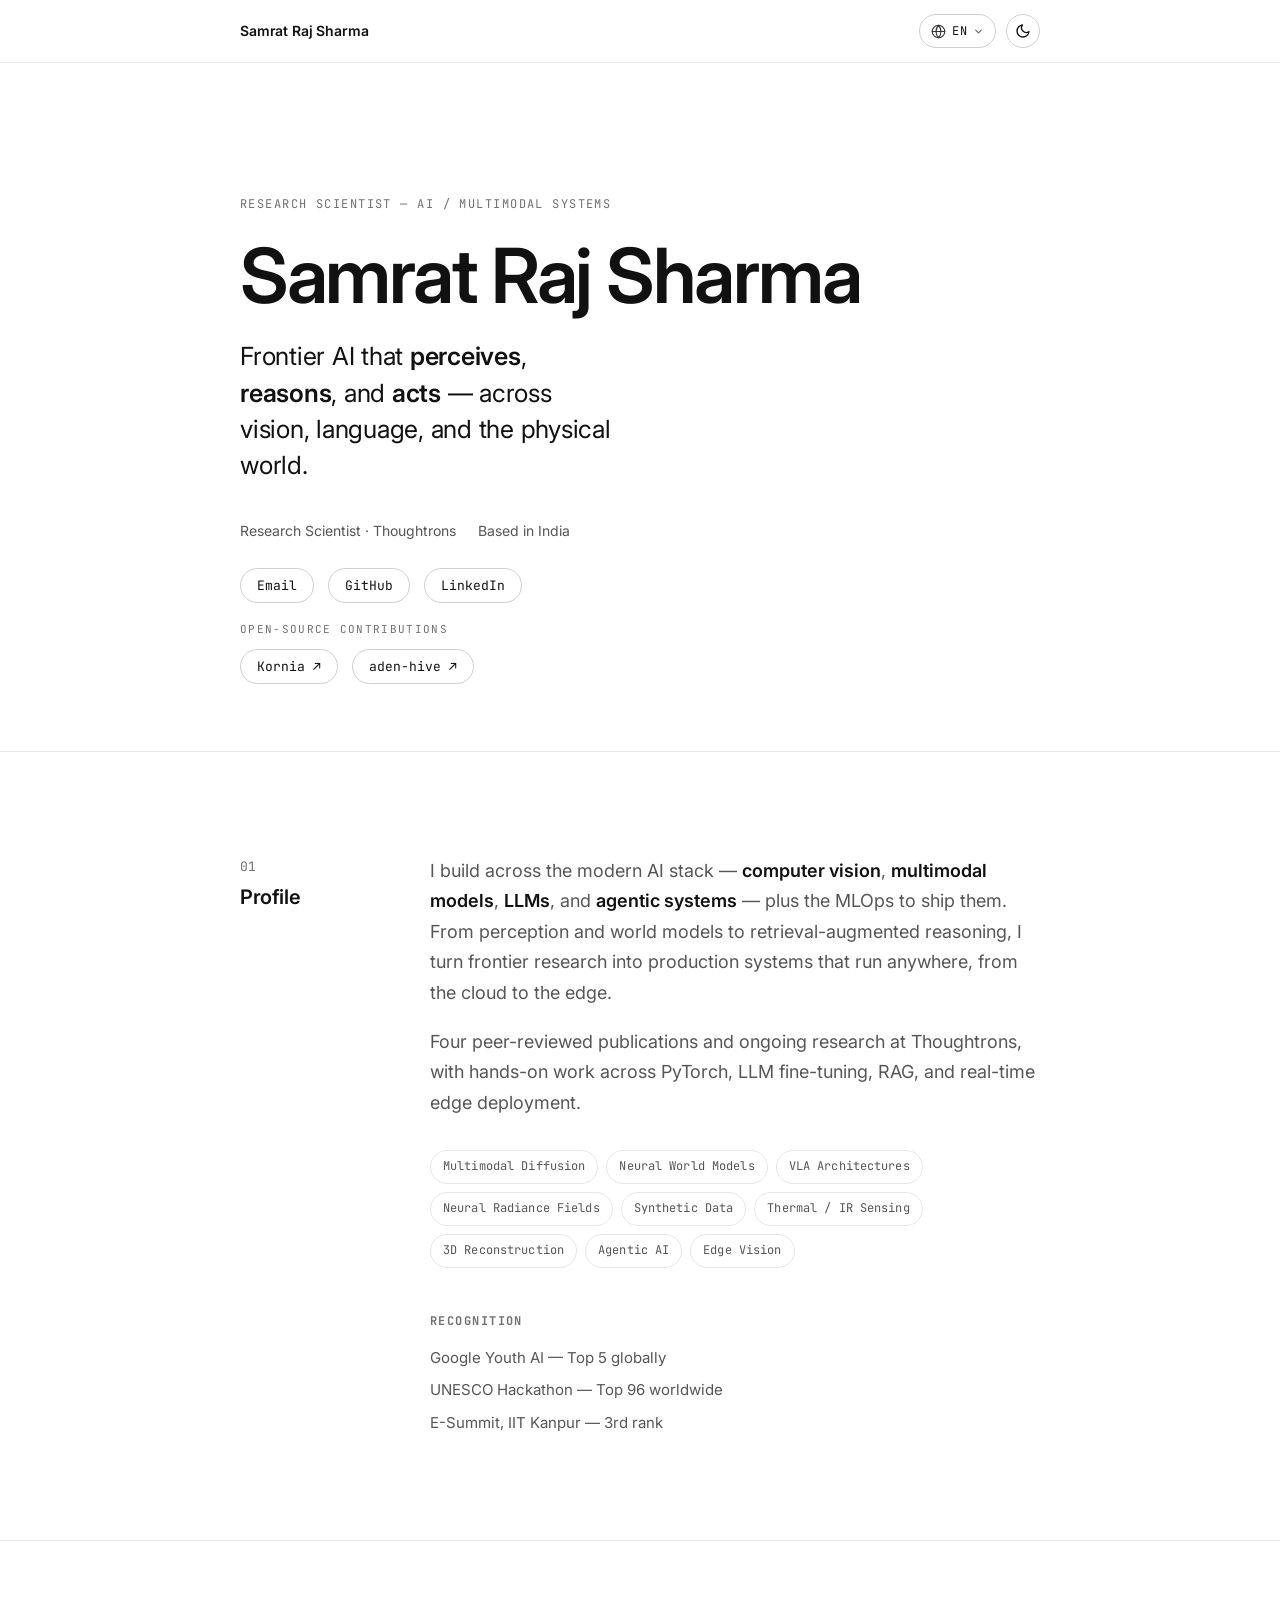
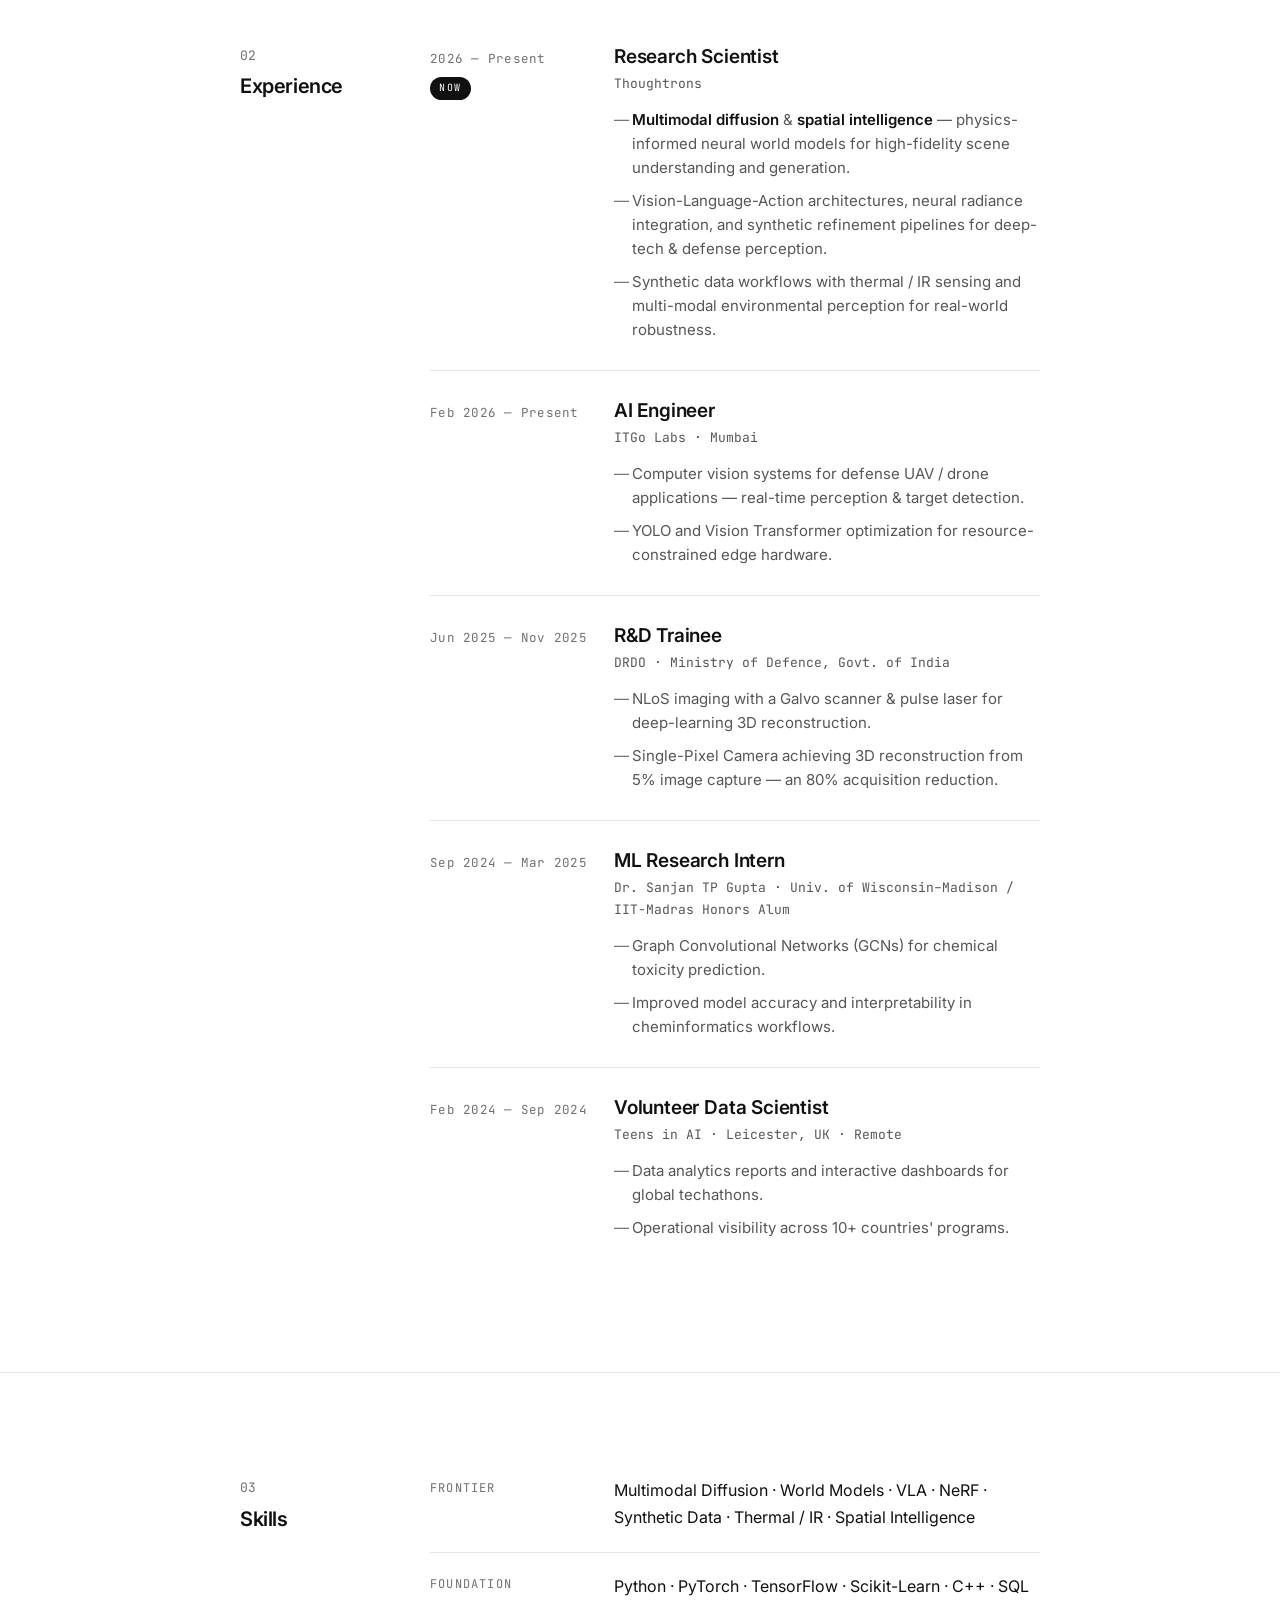
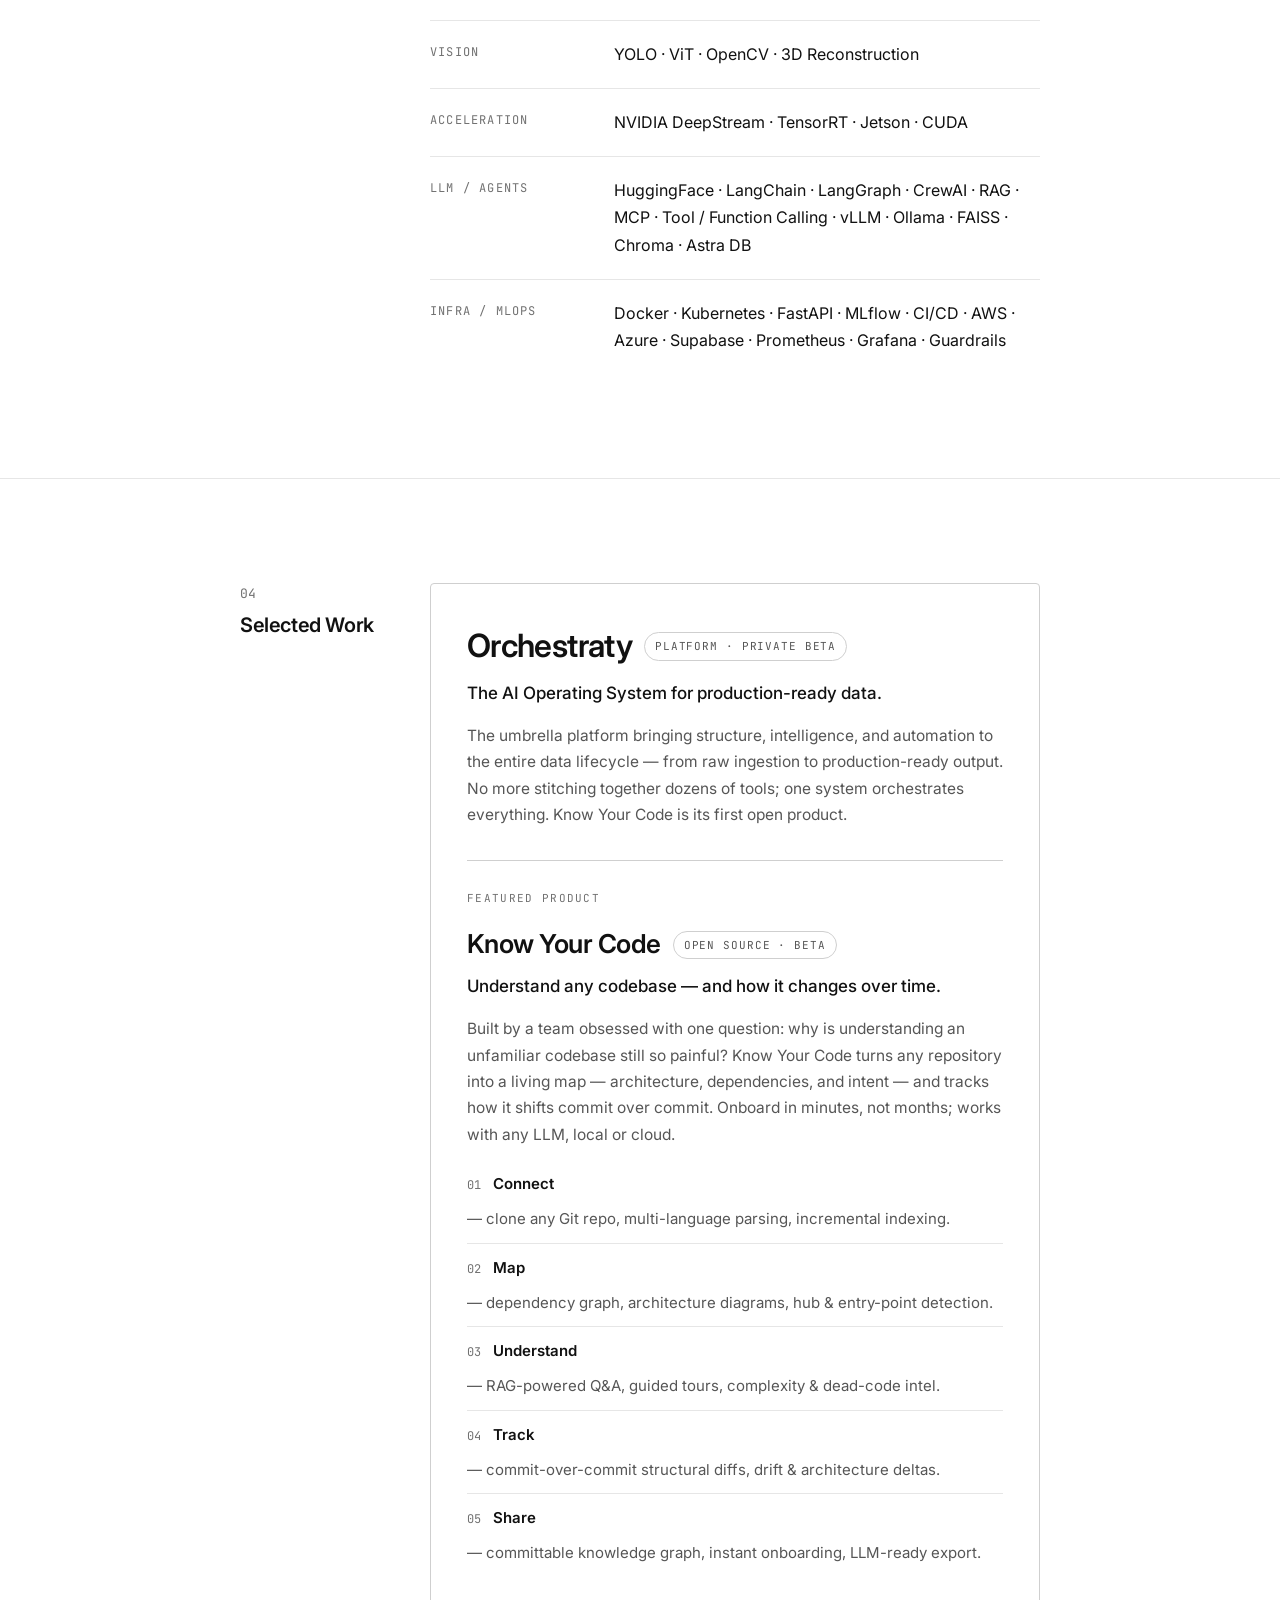
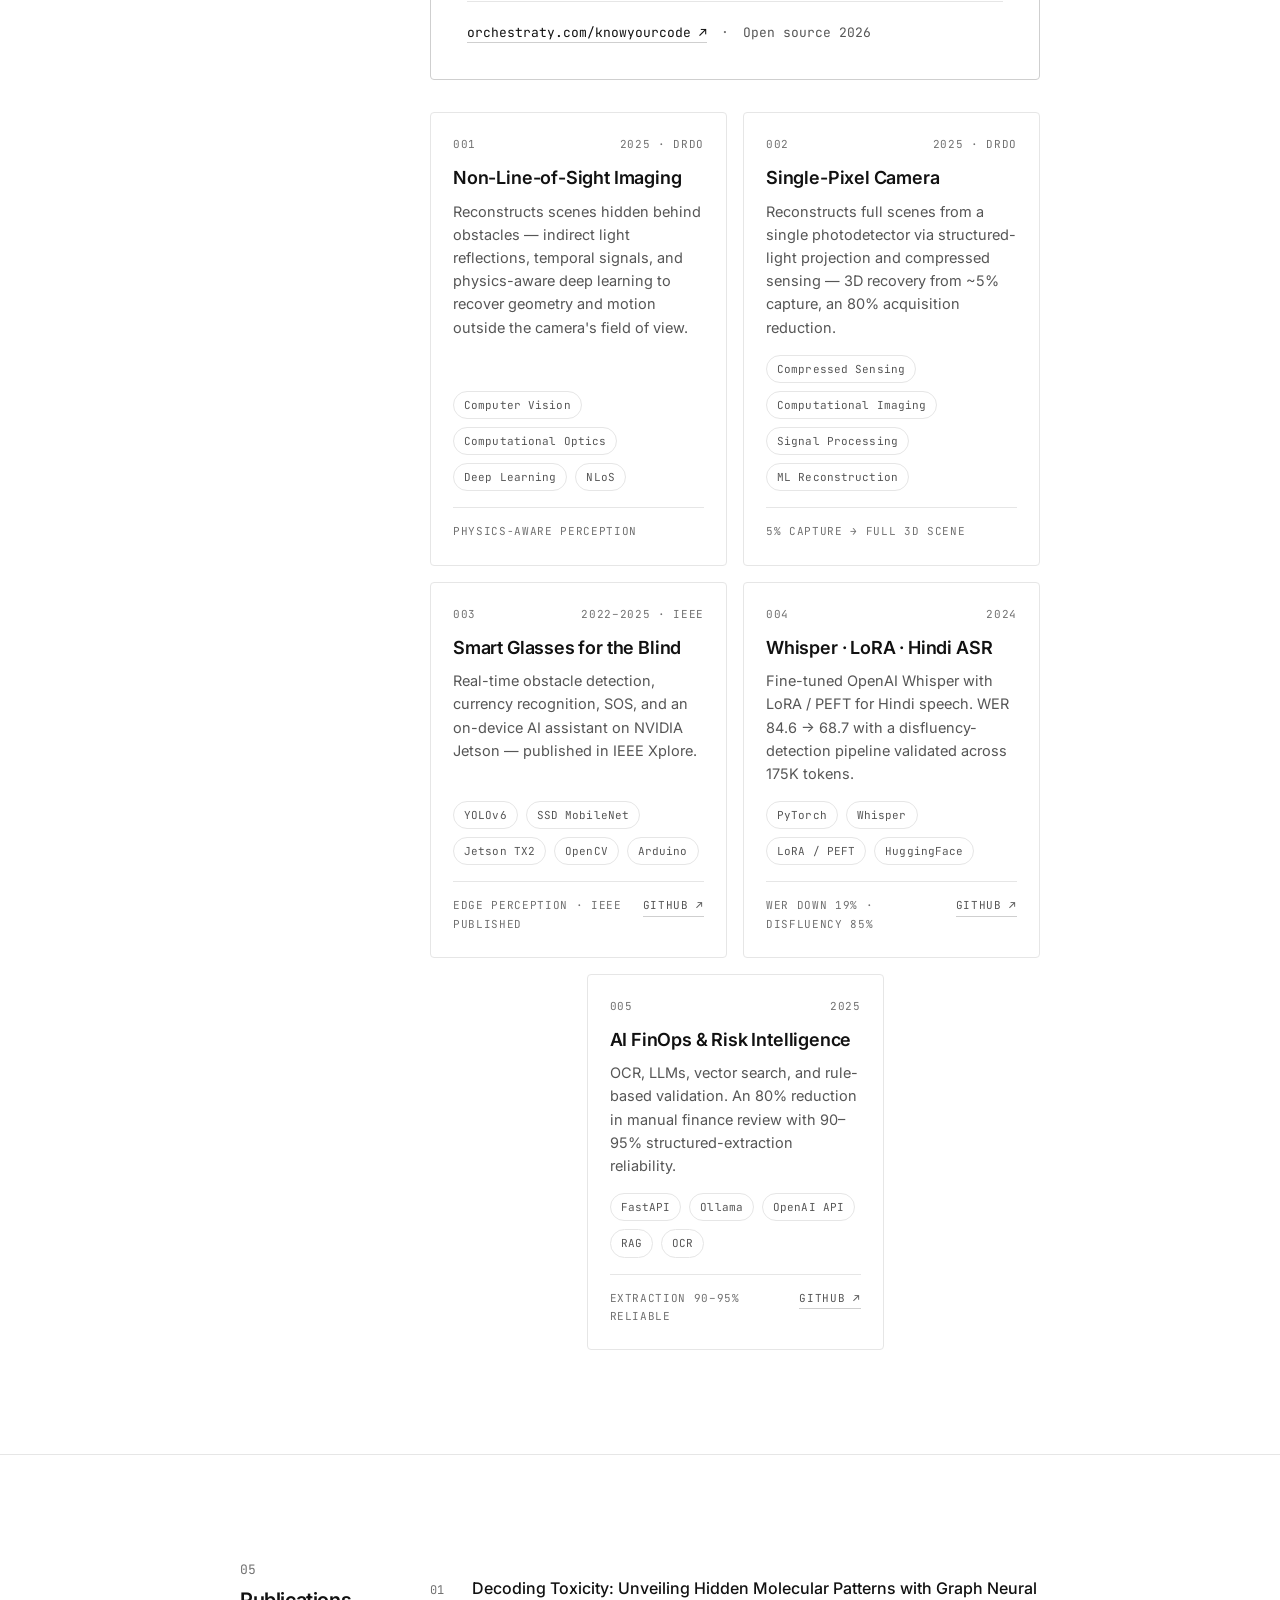
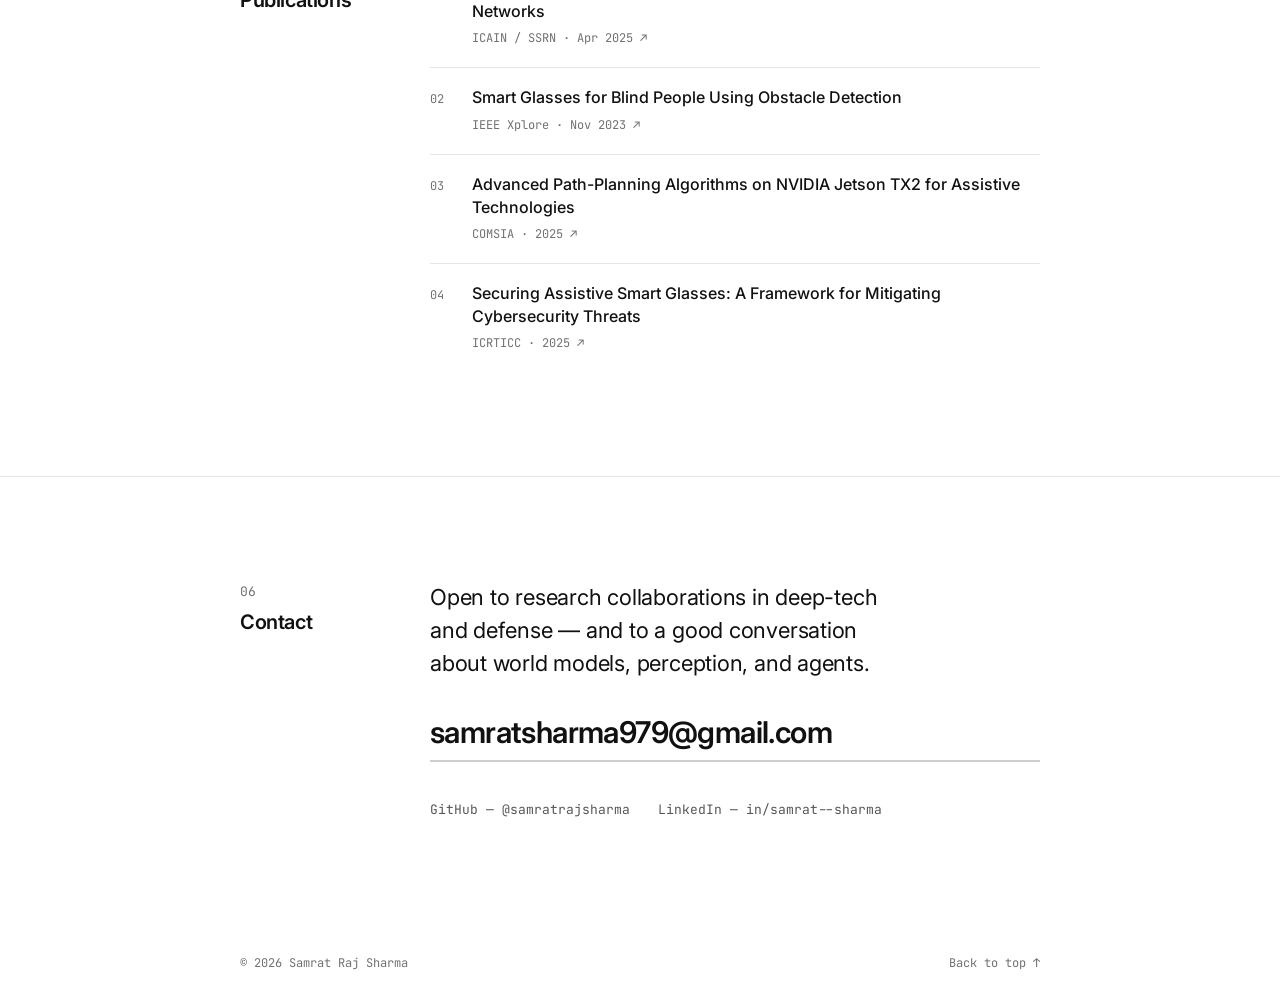
==== commit 7bea544a: "New Features" ====
--- a/index.html
+++ b/index.html
@@ -9,6 +9,17 @@
 <meta name="theme-color" content="#0b0b0b" media="(prefers-color-scheme: dark)" />
 <title>Samrat Raj Sharma — Research Scientist · AI / Multimodal Systems</title>
 
+<!-- Set theme before paint to avoid a flash -->
+<script>
+  (function () {
+    try {
+      var saved = localStorage.getItem('theme');
+      var theme = saved || (window.matchMedia('(prefers-color-scheme: dark)').matches ? 'dark' : 'light');
+      document.documentElement.setAttribute('data-theme', theme);
+    } catch (e) {}
+  })();
+</script>
+
 <link rel="preconnect" href="https://fonts.googleapis.com" />
 <link rel="preconnect" href="https://fonts.gstatic.com" crossorigin />
 <link href="https://fonts.googleapis.com/css2?family=Inter:wght@400;500;600;700&family=JetBrains+Mono:wght@400;500&display=swap" rel="stylesheet" />
@@ -24,14 +35,47 @@
 <!-- ============ NAV ============ -->
 <nav class="nav" aria-label="Primary">
   <div class="nav-inner">
-    <a class="nav-name" href="#top">Samrat Raj Sharma</a>
-    <div class="nav-links">
-      <a href="#about">About</a>
-      <a href="#experience">Experience</a>
-      <a href="#skills">Skills</a>
-      <a href="#work">Work</a>
-      <a href="#publications">Publications</a>
-      <a href="#contact">Contact</a>
+    <a class="nav-name notranslate" translate="no" href="#top">Samrat Raj Sharma</a>
+    <div class="nav-controls notranslate" translate="no">
+      <div class="lang-switch" id="lang-switch">
+        <button class="lang-btn" id="lang-btn" type="button" aria-haspopup="listbox" aria-expanded="false" aria-label="Choose language">
+          <svg class="lang-globe" viewBox="0 0 24 24" width="15" height="15" fill="none" stroke="currentColor" stroke-width="1.8" stroke-linecap="round" stroke-linejoin="round" aria-hidden="true">
+            <circle cx="12" cy="12" r="10"></circle>
+            <line x1="2" y1="12" x2="22" y2="12"></line>
+            <path d="M12 2a15.3 15.3 0 0 1 4 10 15.3 15.3 0 0 1-4 10 15.3 15.3 0 0 1-4-10 15.3 15.3 0 0 1 4-10z"></path>
+          </svg>
+          <span class="lang-code" id="lang-code">EN</span>
+          <svg class="lang-caret" viewBox="0 0 24 24" width="11" height="11" fill="none" stroke="currentColor" stroke-width="2.4" stroke-linecap="round" stroke-linejoin="round" aria-hidden="true">
+            <path d="M6 9l6 6 6-6"></path>
+          </svg>
+        </button>
+        <ul class="lang-menu" id="lang-menu" role="listbox" aria-label="Language">
+          <li class="lang-option is-current" role="option" data-lang="en" tabindex="0"><span class="lang-name">English</span><span class="lang-tag">EN</span></li>
+          <li class="lang-option" role="option" data-lang="de" tabindex="0"><span class="lang-name">Deutsch</span><span class="lang-tag">DE</span></li>
+          <li class="lang-option" role="option" data-lang="fr" tabindex="0"><span class="lang-name">Français</span><span class="lang-tag">FR</span></li>
+          <li class="lang-option" role="option" data-lang="es" tabindex="0"><span class="lang-name">Español</span><span class="lang-tag">ES</span></li>
+          <li class="lang-option" role="option" data-lang="hi" tabindex="0"><span class="lang-name">हिन्दी</span><span class="lang-tag">HI</span></li>
+          <li class="lang-option" role="option" data-lang="ja" tabindex="0"><span class="lang-name">日本語</span><span class="lang-tag">JA</span></li>
+          <li class="lang-option" role="option" data-lang="zh-CN" tabindex="0"><span class="lang-name">中文</span><span class="lang-tag">ZH</span></li>
+          <li class="lang-option" role="option" data-lang="pt" tabindex="0"><span class="lang-name">Português</span><span class="lang-tag">PT</span></li>
+          <li class="lang-option" role="option" data-lang="it" tabindex="0"><span class="lang-name">Italiano</span><span class="lang-tag">IT</span></li>
+          <li class="lang-option" role="option" data-lang="ru" tabindex="0"><span class="lang-name">Русский</span><span class="lang-tag">RU</span></li>
+          <li class="lang-option" role="option" data-lang="ko" tabindex="0"><span class="lang-name">한국어</span><span class="lang-tag">KO</span></li>
+        </ul>
+        <div class="lang-hint" id="lang-hint" hidden>
+          <span class="lang-hint-greet" id="lang-hint-greet">Hello</span>
+          <span class="lang-hint-label">Choose your language ↑</span>
+        </div>
+      </div>
+      <button id="theme-toggle" class="theme-toggle" type="button" aria-label="Switch to dark theme">
+        <svg class="theme-icon theme-icon-moon" viewBox="0 0 24 24" width="16" height="16" fill="none" stroke="currentColor" stroke-width="2" stroke-linecap="round" stroke-linejoin="round" aria-hidden="true">
+          <path d="M21 12.79A9 9 0 1 1 11.21 3 7 7 0 0 0 21 12.79z"></path>
+        </svg>
+        <svg class="theme-icon theme-icon-sun" viewBox="0 0 24 24" width="16" height="16" fill="none" stroke="currentColor" stroke-width="2" stroke-linecap="round" stroke-linejoin="round" aria-hidden="true">
+          <circle cx="12" cy="12" r="4"></circle>
+          <path d="M12 2v2M12 20v2M4.93 4.93l1.41 1.41M17.66 17.66l1.41 1.41M2 12h2M20 12h2M6.34 17.66l-1.41 1.41M19.07 4.93l-1.41 1.41"></path>
+        </svg>
+      </button>
     </div>
   </div>
 </nav>
@@ -42,21 +86,28 @@
   <header class="hero" id="top">
     <div class="container">
       <p class="eyebrow">Research Scientist — AI / Multimodal Systems</p>
-      <h1 class="hero-name">Samrat Raj Sharma</h1>
+      <h1 class="hero-name notranslate" translate="no">Samrat Raj Sharma</h1>
       <p class="hero-tagline">
-        Building neural systems that <em>perceive</em>, <em>reason</em>, and
-        <em>act</em> in the physical world.
+        Frontier AI that <em>perceives</em>, <em>reasons</em>, and
+        <em>acts</em> — across vision, language, and the physical world.
       </p>
       <ul class="hero-meta">
         <li>Research Scientist · Thoughtrons</li>
         <li>Based in India</li>
-        <li>Open to deep-tech &amp; defense collaborations</li>
       </ul>
       <ul class="hero-links">
         <li><a href="mailto:samratsharma979@gmail.com">Email</a></li>
         <li><a href="https://github.com/samratrajsharma" target="_blank" rel="noopener">GitHub</a></li>
         <li><a href="https://www.linkedin.com/in/samrat--sharma" target="_blank" rel="noopener">LinkedIn</a></li>
       </ul>
+
+      <div class="hero-oss">
+        <span class="hero-oss-label">Open-source contributions</span>
+        <ul class="hero-links">
+          <li><a href="https://github.com/kornia/kornia" target="_blank" rel="noopener">Kornia&nbsp;↗</a></li>
+          <li><a href="https://github.com/aden-hive/hive" target="_blank" rel="noopener">aden-hive&nbsp;↗</a></li>
+        </ul>
+      </div>
     </div>
   </header>
 
@@ -70,18 +121,17 @@
 
       <div class="prose">
         <p>
-          I work at the edge of <strong>multimodal diffusion</strong> and
-          <strong>spatial intelligence</strong> — designing
-          <strong>physics-informed neural world models</strong>,
-          vision-language-action architectures, and synthetic data pipelines
-          that turn raw sensor signals into production-grade scene
-          understanding. Across deep-tech and defense-oriented perception, I
-          ship systems that see beyond line-of-sight, reason across modalities,
-          and act on the edge.
+          I build across the modern AI stack — <strong>computer vision</strong>,
+          <strong>multimodal models</strong>, <strong>LLMs</strong>, and
+          <strong>agentic systems</strong> — plus the MLOps to ship them. From
+          perception and world models to retrieval-augmented reasoning, I turn
+          frontier research into production systems that run anywhere, from the
+          cloud to the edge.
         </p>
         <p>
-          Four peer-reviewed publications, ongoing research at Thoughtrons, and
-          open to collaborations in deep-tech and defense.
+          Four peer-reviewed publications and ongoing research at Thoughtrons,
+          with hands-on work across PyTorch, LLM fine-tuning, RAG, and real-time
+          edge deployment.
         </p>
       </div>
 
@@ -149,20 +199,6 @@
 
         <li class="entry">
           <div class="entry-when">
-            <span class="entry-date">Jan 2026 — Present</span>
-          </div>
-          <div class="entry-body">
-            <h3 class="entry-role">Open Source Contributor</h3>
-            <p class="entry-org">aden-hive · Agentic AI Infrastructure</p>
-            <ul class="entry-points">
-              <li>Multi-agent pipelines, LLM workflows, and tool-integrated reasoning systems.</li>
-              <li>3+ pull requests improving LLM execution, agent routing, and Docker deployment.</li>
-            </ul>
-          </div>
-        </li>
-
-        <li class="entry">
-          <div class="entry-when">
             <span class="entry-date">Jun 2025 — Nov 2025</span>
           </div>
           <div class="entry-body">
@@ -221,19 +257,23 @@
         </div>
         <div class="skill-group">
           <dt>Foundation</dt>
-          <dd>Python · PyTorch · TensorFlow · C++ · SQL</dd>
+          <dd>Python · PyTorch · TensorFlow · Scikit-Learn · C++ · SQL</dd>
         </div>
         <div class="skill-group">
           <dt>Vision</dt>
-          <dd>YOLO · ViT · Jetson · 3D Reconstruction · TensorRT</dd>
+          <dd>YOLO · ViT · OpenCV · 3D Reconstruction</dd>
+        </div>
+        <div class="skill-group">
+          <dt>Acceleration</dt>
+          <dd>NVIDIA DeepStream · TensorRT · Jetson · CUDA</dd>
         </div>
         <div class="skill-group">
           <dt>LLM / Agents</dt>
-          <dd>HuggingFace · LangChain · LangGraph · CrewAI · RAG · MCP · vLLM · Ollama · FAISS</dd>
+          <dd>HuggingFace · LangChain · LangGraph · CrewAI · RAG · MCP · Tool / Function Calling · vLLM · Ollama · FAISS · Chroma · Astra DB</dd>
         </div>
         <div class="skill-group">
           <dt>Infra / MLOps</dt>
-          <dd>Docker · FastAPI · MLflow · AWS</dd>
+          <dd>Docker · Kubernetes · FastAPI · MLflow · CI/CD · AWS · Azure · Supabase · Prometheus · Grafana · Guardrails</dd>
         </div>
       </dl>
     </div>
@@ -251,27 +291,42 @@
       <article class="flagship">
         <div class="flagship-head">
           <h3 class="flagship-title">Orchestraty</h3>
-          <span class="badge">Flagship · Private Beta</span>
+          <span class="badge">Platform · Private Beta</span>
         </div>
         <p class="flagship-sub">The AI Operating System for production-ready data.</p>
         <p class="flagship-desc">
-          Built by a team obsessed with one question: why is getting data
-          production-ready still so painful? Orchestraty brings structure,
-          intelligence, and automation to the entire data lifecycle — from raw
-          ingestion to production-ready output. No more stitching together
-          dozens of tools; one system orchestrates everything.
+          The umbrella platform bringing structure, intelligence, and automation
+          to the entire data lifecycle — from raw ingestion to production-ready
+          output. No more stitching together dozens of tools; one system
+          orchestrates everything. Know Your Code is its first open product.
         </p>
-        <ol class="pillars">
-          <li><span class="pillar-num">01</span> <strong>Ingest</strong> — multi-source intake, schema discovery, streaming connectors.</li>
-          <li><span class="pillar-num">02</span> <strong>Structure</strong> — schema-aware normalization, lineage tracking, auto-typing.</li>
-          <li><span class="pillar-num">03</span> <strong>Annotate</strong> — multi-LLM consensus labeling, routing, confidence scoring.</li>
-          <li><span class="pillar-num">04</span> <strong>Perceive</strong> — CLIP vision, semantic embeddings, cross-modal search.</li>
-          <li><span class="pillar-num">05</span> <strong>Ship</strong> — automated workflows, CI/CD for data, production-ready output.</li>
-        </ol>
-        <p class="flagship-foot">
-          <a href="https://www.orchestraty.com" target="_blank" rel="noopener">orchestraty.com&nbsp;↗</a>
-          <span class="dot">·</span> Launching 2026
-        </p>
+
+        <div class="flagship-product">
+          <p class="product-label">Featured product</p>
+          <div class="flagship-head">
+            <h4 class="product-title">Know Your Code</h4>
+            <span class="badge">Open Source · Beta</span>
+          </div>
+          <p class="flagship-sub">Understand any codebase — and how it changes over time.</p>
+          <p class="flagship-desc">
+            Built by a team obsessed with one question: why is understanding an
+            unfamiliar codebase still so painful? Know Your Code turns any
+            repository into a living map — architecture, dependencies, and intent
+            — and tracks how it shifts commit over commit. Onboard in minutes,
+            not months; works with any LLM, local or cloud.
+          </p>
+          <ol class="pillars">
+            <li><span class="pillar-num">01</span> <strong>Connect</strong> — clone any Git repo, multi-language parsing, incremental indexing.</li>
+            <li><span class="pillar-num">02</span> <strong>Map</strong> — dependency graph, architecture diagrams, hub &amp; entry-point detection.</li>
+            <li><span class="pillar-num">03</span> <strong>Understand</strong> — RAG-powered Q&amp;A, guided tours, complexity &amp; dead-code intel.</li>
+            <li><span class="pillar-num">04</span> <strong>Track</strong> — commit-over-commit structural diffs, drift &amp; architecture deltas.</li>
+            <li><span class="pillar-num">05</span> <strong>Share</strong> — committable knowledge graph, instant onboarding, LLM-ready export.</li>
+          </ol>
+          <p class="flagship-foot">
+            <a href="https://orchestraty.com/knowyourcode" target="_blank" rel="noopener">orchestraty.com/knowyourcode&nbsp;↗</a>
+            <span class="dot">·</span> Open source 2026
+          </p>
+        </div>
       </article>
 
       <!-- Supporting projects -->
@@ -323,7 +378,10 @@
           <ul class="tags tags-sm">
             <li>YOLOv6</li><li>SSD MobileNet</li><li>Jetson TX2</li><li>OpenCV</li><li>Arduino</li>
           </ul>
-          <p class="project-note">Edge perception · IEEE published</p>
+          <div class="project-foot">
+            <span class="project-note">Edge perception · IEEE published</span>
+            <a class="project-link" href="https://github.com/samratrajsharma/Smart_Glasses-navigation-Education-Project" target="_blank" rel="noopener">GitHub&nbsp;↗</a>
+          </div>
         </li>
 
         <li class="project">
@@ -340,7 +398,10 @@
           <ul class="tags tags-sm">
             <li>PyTorch</li><li>Whisper</li><li>LoRA / PEFT</li><li>HuggingFace</li>
           </ul>
-          <p class="project-note">WER down 19% · disfluency 85%</p>
+          <div class="project-foot">
+            <span class="project-note">WER down 19% · disfluency 85%</span>
+            <a class="project-link" href="https://github.com/samratrajsharma/OpenAI-Whisper-Fine-Tuned-ASR-using-LoRA-PEFT" target="_blank" rel="noopener">GitHub&nbsp;↗</a>
+          </div>
         </li>
 
         <li class="project">
@@ -357,7 +418,10 @@
           <ul class="tags tags-sm">
             <li>FastAPI</li><li>Ollama</li><li>OpenAI API</li><li>RAG</li><li>OCR</li>
           </ul>
-          <p class="project-note">Extraction 90–95% reliable</p>
+          <div class="project-foot">
+            <span class="project-note">Extraction 90–95% reliable</span>
+            <a class="project-link" href="https://github.com/samratrajsharma/AI-Financial-Operations-and-Risk-Intelligence-Platform" target="_blank" rel="noopener">GitHub&nbsp;↗</a>
+          </div>
         </li>
       </ol>
     </div>
@@ -431,6 +495,9 @@
   </div>
 </footer>
 
+<!-- Whole-page translation engine (driven by the custom language pill) -->
+<div id="google_translate_element" class="notranslate" aria-hidden="true"></div>
 <script src="script.js"></script>
+<script src="https://translate.google.com/translate_a/element.js?cb=googleTranslateElementInit"></script>
 </body>
 </html>
--- a/style.css
+++ b/style.css
@@ -4,6 +4,7 @@
    ======================================================================== */
 
 :root {
+  color-scheme: light;
   /* Light (default) */
   --bg: #ffffff;
   --bg-subtle: #f6f6f6;
@@ -16,13 +17,27 @@
   --font-sans: 'Inter', system-ui, -apple-system, 'Segoe UI', Roboto, Helvetica, Arial, sans-serif;
   --font-mono: 'JetBrains Mono', ui-monospace, 'SF Mono', Menlo, Consolas, monospace;
 
-  --maxw: 760px;
+  --maxw: 880px;
   --pad: clamp(20px, 5vw, 40px);
   --section-gap: clamp(56px, 9vw, 104px);
 }
 
+/* Dark — explicit toggle */
+:root[data-theme="dark"] {
+  color-scheme: dark;
+  --bg: #0b0b0b;
+  --bg-subtle: #151515;
+  --fg: #ededed;
+  --fg-muted: #a6a6a6;
+  --fg-faint: #909090;
+  --line: #242424;
+  --line-strong: #383838;
+}
+
+/* Dark — system preference, only until the user makes an explicit choice */
 @media (prefers-color-scheme: dark) {
-  :root {
+  :root:not([data-theme]) {
+    color-scheme: dark;
     --bg: #0b0b0b;
     --bg-subtle: #151515;
     --fg: #ededed;
@@ -36,7 +51,6 @@
 * { box-sizing: border-box; margin: 0; padding: 0; }
 
 html {
-  color-scheme: light dark;
   scroll-behavior: smooth;
   scroll-padding-top: 80px;
   -webkit-text-size-adjust: 100%;
@@ -109,22 +123,192 @@
   text-decoration: none;
   white-space: nowrap;
 }
-.nav-links {
-  display: flex;
-  gap: clamp(12px, 2.2vw, 24px);
-}
-.nav-links a {
+.theme-toggle {
+  display: inline-flex;
+  align-items: center;
+  justify-content: center;
+  width: 34px;
+  height: 34px;
+  flex: 0 0 auto;
+  padding: 0;
+  border: 1px solid var(--line-strong);
+  border-radius: 100px;
+  background: var(--bg);
+  color: var(--fg);
+  cursor: pointer;
+  transition: border-color 0.15s ease, background 0.15s ease, color 0.15s ease;
+  -webkit-tap-highlight-color: transparent;
+}
+.theme-toggle:hover { border-color: var(--fg); background: var(--bg-subtle); }
+.theme-icon { display: block; width: 16px; height: 16px; }
+.theme-icon-sun { display: none; }
+:root[data-theme="dark"] .theme-icon-moon { display: none; }
+:root[data-theme="dark"] .theme-icon-sun { display: block; }
+
+/* ============== LANGUAGE SWITCHER ============== */
+
+.nav-controls {
+  display: flex;
+  align-items: center;
+  gap: 10px;
+}
+.lang-switch { position: relative; }
+
+.lang-btn {
+  display: inline-flex;
+  align-items: center;
+  gap: 6px;
+  height: 34px;
+  padding: 0 11px;
+  border: 1px solid var(--line-strong);
+  border-radius: 100px;
+  background: var(--bg);
+  color: var(--fg);
   font-family: var(--font-mono);
   font-size: 12px;
-  letter-spacing: 0.02em;
-  color: var(--fg-faint);
-  text-decoration: none;
-  padding: 8px 0;
-  margin-block: -8px;
-  transition: color 0.15s ease;
-}
-.nav-links a:hover { color: var(--fg); }
-.nav-links a.is-active { color: var(--fg); }
+  letter-spacing: 0.04em;
+  cursor: pointer;
+  transition: border-color 0.15s ease, background 0.15s ease;
+  -webkit-tap-highlight-color: transparent;
+}
+.lang-btn:hover { border-color: var(--fg); background: var(--bg-subtle); }
+.lang-globe { flex: 0 0 auto; opacity: 0.85; }
+.lang-code { line-height: 1; }
+.lang-caret { opacity: 0.65; transition: transform 0.25s ease; }
+.lang-switch.open .lang-caret { transform: rotate(180deg); }
+
+.lang-menu {
+  position: absolute;
+  top: calc(100% + 10px);
+  right: 0;
+  min-width: 188px;
+  max-height: min(70vh, 480px);
+  overflow-y: auto;
+  overflow-x: hidden;
+  overscroll-behavior: contain;
+  margin: 0;
+  padding: 6px;
+  list-style: none;
+  background: var(--bg);
+  border: 1px solid var(--line-strong);
+  border-radius: 14px;
+  box-shadow: 0 16px 44px -14px rgba(0, 0, 0, 0.45);
+  opacity: 0;
+  visibility: hidden;
+  transform: translateY(-8px) scale(0.97);
+  transform-origin: top right;
+  transition: opacity 0.2s ease, transform 0.24s cubic-bezier(0.4, 0, 0.2, 1), visibility 0.24s;
+  z-index: 120;
+}
+.lang-switch.open .lang-menu {
+  opacity: 1;
+  visibility: visible;
+  transform: translateY(0) scale(1);
+}
+.lang-option {
+  display: flex;
+  align-items: center;
+  justify-content: space-between;
+  gap: 18px;
+  padding: 9px 12px;
+  border-radius: 9px;
+  cursor: pointer;
+  opacity: 0;
+  transform: translateX(7px);
+  transition: background 0.15s ease, opacity 0.3s ease, transform 0.3s ease;
+}
+.lang-switch.open .lang-option { opacity: 1; transform: translateX(0); }
+.lang-switch.open .lang-option:nth-child(1) { transition-delay: 0.03s; }
+.lang-switch.open .lang-option:nth-child(2) { transition-delay: 0.07s; }
+.lang-switch.open .lang-option:nth-child(3) { transition-delay: 0.11s; }
+.lang-switch.open .lang-option:nth-child(4) { transition-delay: 0.15s; }
+.lang-switch.open .lang-option:nth-child(5) { transition-delay: 0.19s; }
+.lang-switch.open .lang-option:nth-child(6) { transition-delay: 0.23s; }
+.lang-switch.open .lang-option:nth-child(7) { transition-delay: 0.27s; }
+.lang-switch.open .lang-option:nth-child(8) { transition-delay: 0.31s; }
+.lang-switch.open .lang-option:nth-child(9) { transition-delay: 0.35s; }
+.lang-switch.open .lang-option:nth-child(10) { transition-delay: 0.39s; }
+.lang-switch.open .lang-option:nth-child(11) { transition-delay: 0.43s; }
+.lang-option:hover { background: var(--bg-subtle); }
+.lang-option.is-current { background: var(--bg-subtle); }
+.lang-name { font-size: 14px; color: var(--fg); }
+.lang-tag {
+  font-family: var(--font-mono);
+  font-size: 10px;
+  letter-spacing: 0.08em;
+  color: var(--fg-faint);
+}
+
+/* First-visit hint with arrow pointing to the pill */
+.lang-hint {
+  position: absolute;
+  top: calc(100% + 14px);
+  right: 2px;
+  display: flex;
+  flex-direction: column;
+  align-items: flex-end;
+  gap: 1px;
+  padding: 9px 13px;
+  background: var(--fg);
+  color: var(--bg);
+  border-radius: 12px;
+  white-space: nowrap;
+  box-shadow: 0 16px 44px -14px rgba(0, 0, 0, 0.5);
+  z-index: 130;
+  animation: langHintBob 2.4s ease-in-out infinite;
+}
+.lang-hint[hidden] { display: none; }
+.lang-hint::after {
+  content: "";
+  position: absolute;
+  top: -6px;
+  right: 18px;
+  width: 13px;
+  height: 13px;
+  background: var(--fg);
+  transform: rotate(45deg);
+  border-radius: 3px 0 0 0;
+}
+.lang-hint-greet {
+  display: inline-block;
+  font-size: 15px;
+  font-weight: 600;
+  transition: opacity 0.18s ease;
+}
+.lang-hint-label {
+  font-family: var(--font-mono);
+  font-size: 10.5px;
+  letter-spacing: 0.04em;
+  opacity: 0.85;
+}
+@keyframes langHintBob {
+  0%, 100% { transform: translateY(0); }
+  50% { transform: translateY(-5px); }
+}
+
+/* Neutralize Google Translate's injected chrome */
+#google_translate_element {
+  position: absolute !important;
+  left: -9999px !important;
+  top: -9999px !important;
+  width: 1px;
+  height: 1px;
+  overflow: hidden;
+}
+.goog-te-banner-frame,
+.goog-te-balloon-frame,
+iframe.goog-te-banner-frame,
+iframe.skiptranslate { display: none !important; }
+.goog-tooltip,
+#goog-gt-tt { display: none !important; }
+.goog-text-highlight { background: none !important; box-shadow: none !important; }
+body { top: 0 !important; position: static !important; }
+html.translated-ltr body,
+html.translated-rtl body { top: 0 !important; }
+
+@media (prefers-reduced-motion: reduce) {
+  .lang-hint { animation: none; }
+}
 
 /* ============== HERO ============== */
 
@@ -196,6 +380,17 @@
   background: var(--bg-subtle);
 }
 
+.hero-oss { margin-top: 22px; }
+.hero-oss-label {
+  display: block;
+  font-family: var(--font-mono);
+  font-size: 11px;
+  letter-spacing: 0.12em;
+  text-transform: uppercase;
+  color: var(--fg-faint);
+  margin-bottom: 12px;
+}
+
 /* ============== SECTIONS ============== */
 
 .section {
@@ -218,6 +413,34 @@
   font-size: clamp(24px, 3.6vw, 34px);
   font-weight: 600;
   letter-spacing: -0.02em;
+}
+
+/* Section header pinned in a left rail (wide screens only) */
+@media (min-width: 900px) {
+  .section .container {
+    display: grid;
+    grid-template-columns: 150px 1fr;
+    column-gap: 40px;
+    align-items: start;
+  }
+  .section .container > :not(.section-head) {
+    grid-column: 2;
+    min-width: 0;
+  }
+  .section .container > .section-head {
+    grid-column: 1;
+    grid-row: 1;
+    flex-direction: column;
+    align-items: flex-start;
+    gap: 8px;
+    margin-bottom: 0;
+    position: sticky;
+    top: 88px;
+  }
+  .section .container > .section-head .section-title {
+    font-size: 20px;
+    line-height: 1.2;
+  }
 }
 
 /* ============== PROFILE ============== */
@@ -381,6 +604,24 @@
   padding: clamp(22px, 3.5vw, 36px);
   margin-bottom: 32px;
 }
+.flagship-product {
+  margin-top: 32px;
+  padding-top: 28px;
+  border-top: 1px solid var(--line-strong);
+}
+.product-label {
+  font-family: var(--font-mono);
+  font-size: 11px;
+  letter-spacing: 0.12em;
+  text-transform: uppercase;
+  color: var(--fg-faint);
+  margin-bottom: 16px;
+}
+.product-title {
+  font-size: clamp(20px, 2.8vw, 26px);
+  font-weight: 600;
+  letter-spacing: -0.02em;
+}
 .flagship-head {
   display: flex;
   align-items: center;
@@ -507,6 +748,40 @@
   color: var(--fg-faint);
   padding-top: 14px;
   border-top: 1px solid var(--line);
+}
+.project-foot {
+  display: flex;
+  align-items: baseline;
+  justify-content: space-between;
+  gap: 12px;
+  padding-top: 14px;
+  border-top: 1px solid var(--line);
+}
+.project-foot .project-note {
+  padding-top: 0;
+  border-top: none;
+}
+.project-link {
+  font-family: var(--font-mono);
+  font-size: 11px;
+  letter-spacing: 0.06em;
+  text-transform: uppercase;
+  color: var(--fg-muted);
+  text-decoration: none;
+  white-space: nowrap;
+  border-bottom: 1px solid var(--line-strong);
+  padding-bottom: 1px;
+  transition: color 0.15s ease, border-color 0.15s ease;
+}
+.project-link:hover { color: var(--fg); border-color: var(--fg); }
+
+/* Center a lone final card so the odd row doesn't look unbalanced */
+@media (min-width: 641px) {
+  .projects > .project:last-child:nth-child(odd) {
+    grid-column: 1 / -1;
+    max-width: calc(50% - 8px);
+    justify-self: center;
+  }
 }
 
 /* ============== PUBLICATIONS ============== */
@@ -616,16 +891,6 @@
 
 @media (max-width: 640px) {
   body { font-size: 16px; }
-  html { scroll-padding-top: 104px; }
-
-  /* Keep every section link reachable: stack under the name and wrap. */
-  .nav-inner {
-    flex-direction: column;
-    align-items: flex-start;
-    gap: 10px;
-    padding-block: 12px;
-  }
-  .nav-links { flex-wrap: wrap; gap: 8px 16px; }
 
   .entry,
   .skill-group {
@@ -644,3 +909,12 @@
   html { scroll-behavior: auto; }
   * { transition: none !important; }
 }
+
+/* ============== THEME TRANSITION ============== */
+
+/* Let the JS-driven circular clip-path own the reveal (no default cross-fade). */
+::view-transition-old(root),
+::view-transition-new(root) {
+  animation: none;
+  mix-blend-mode: normal;
+}
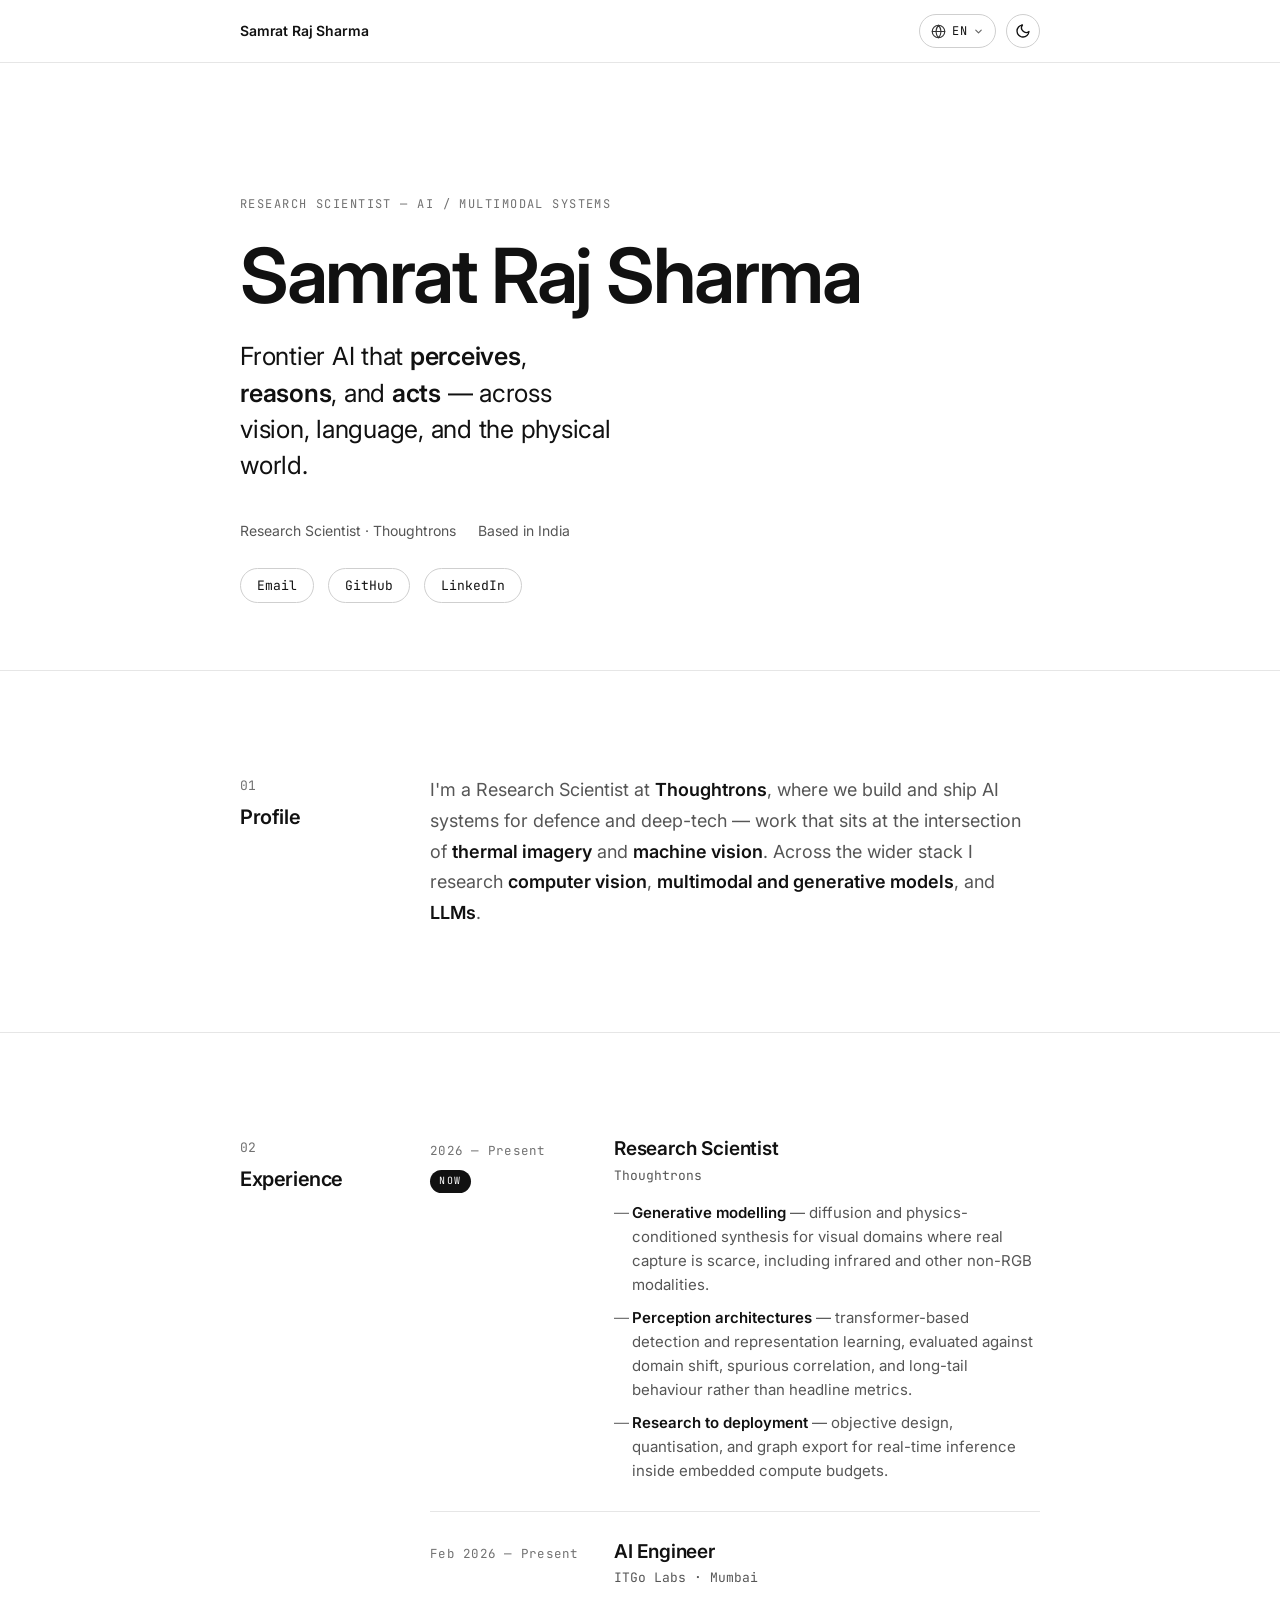
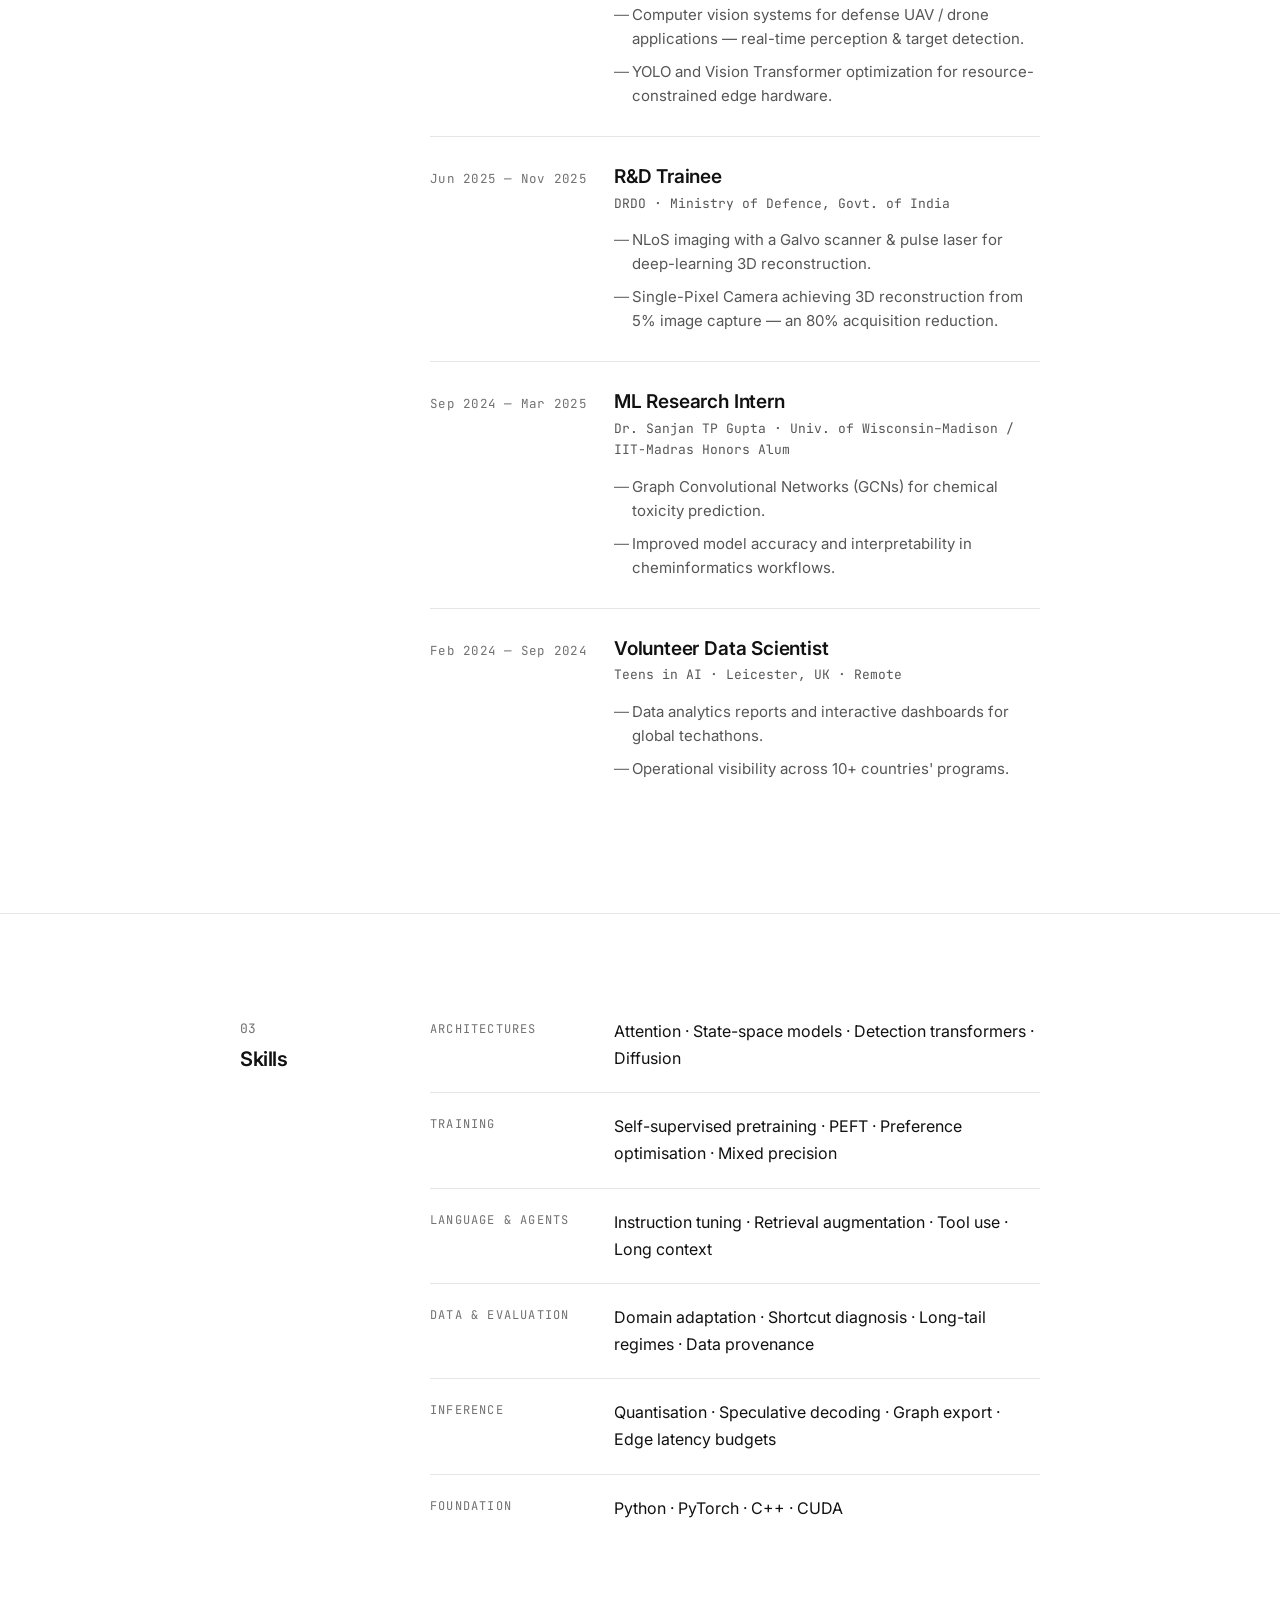
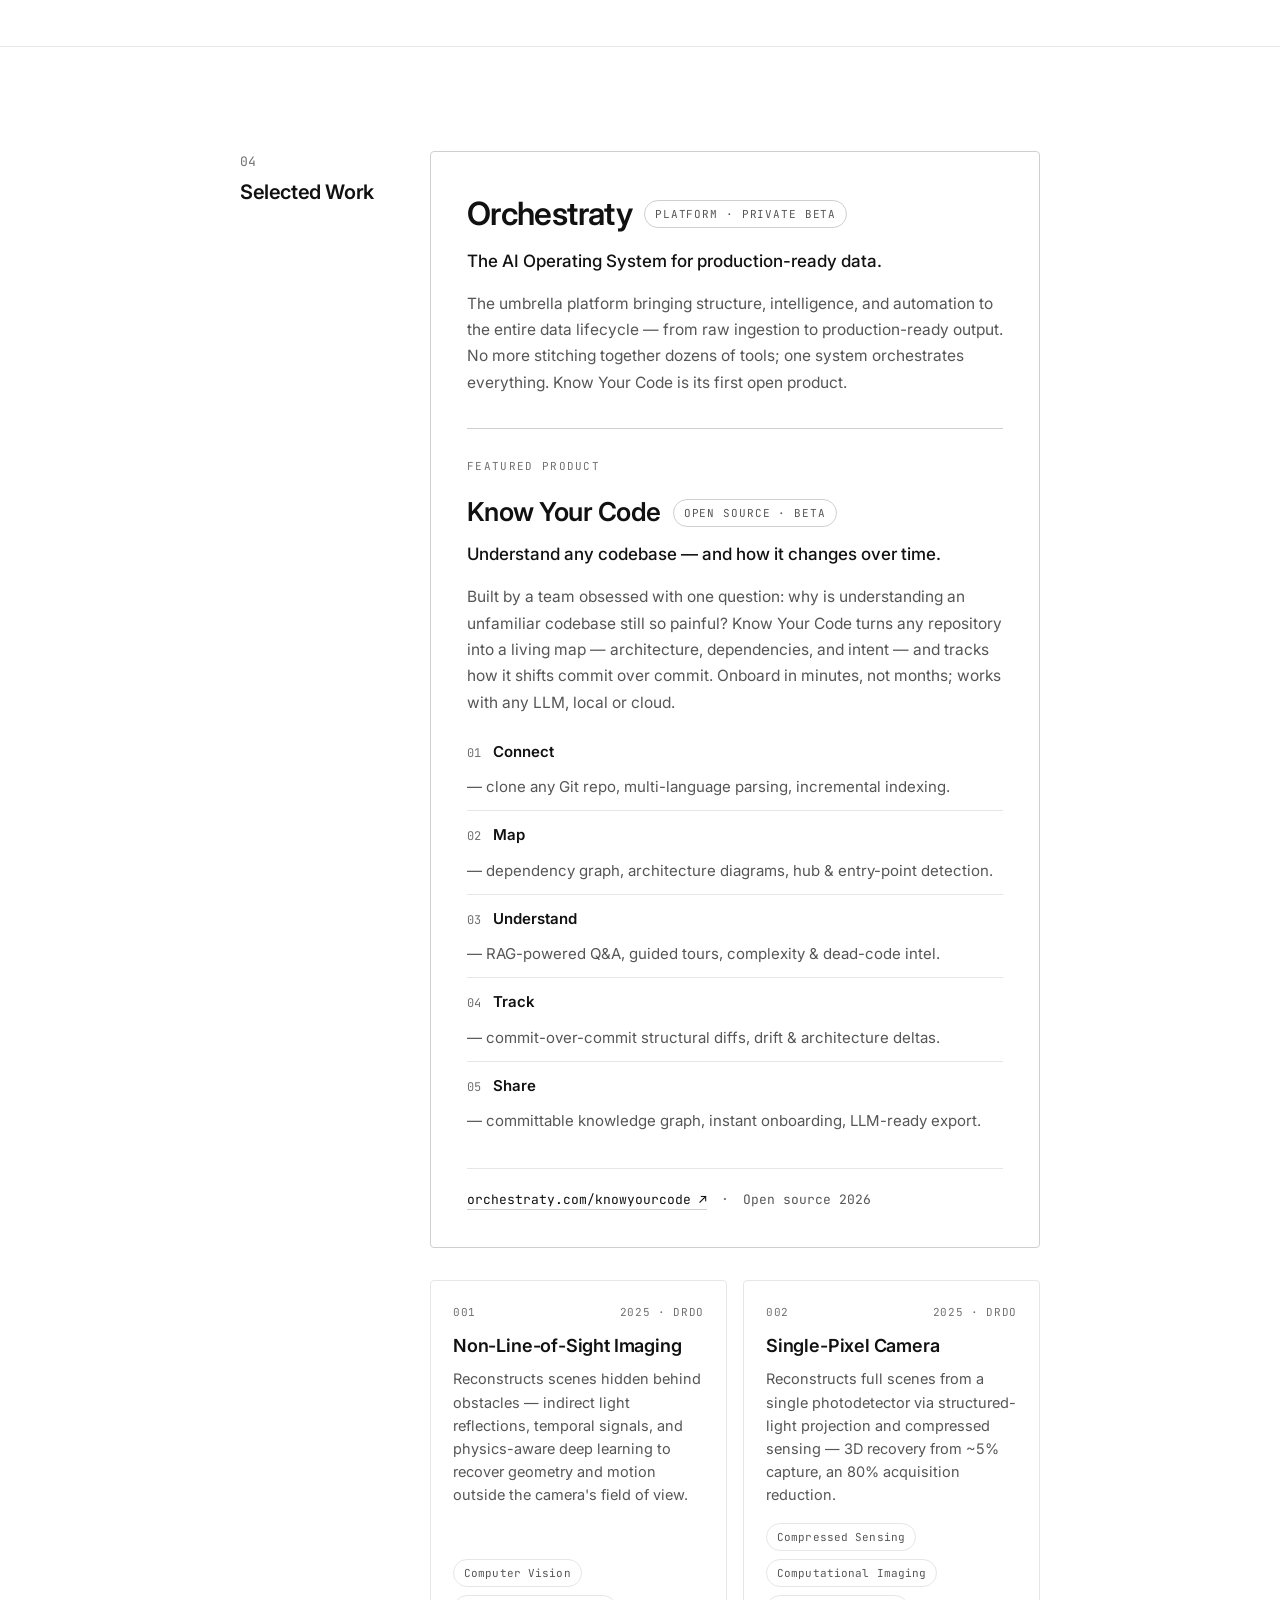
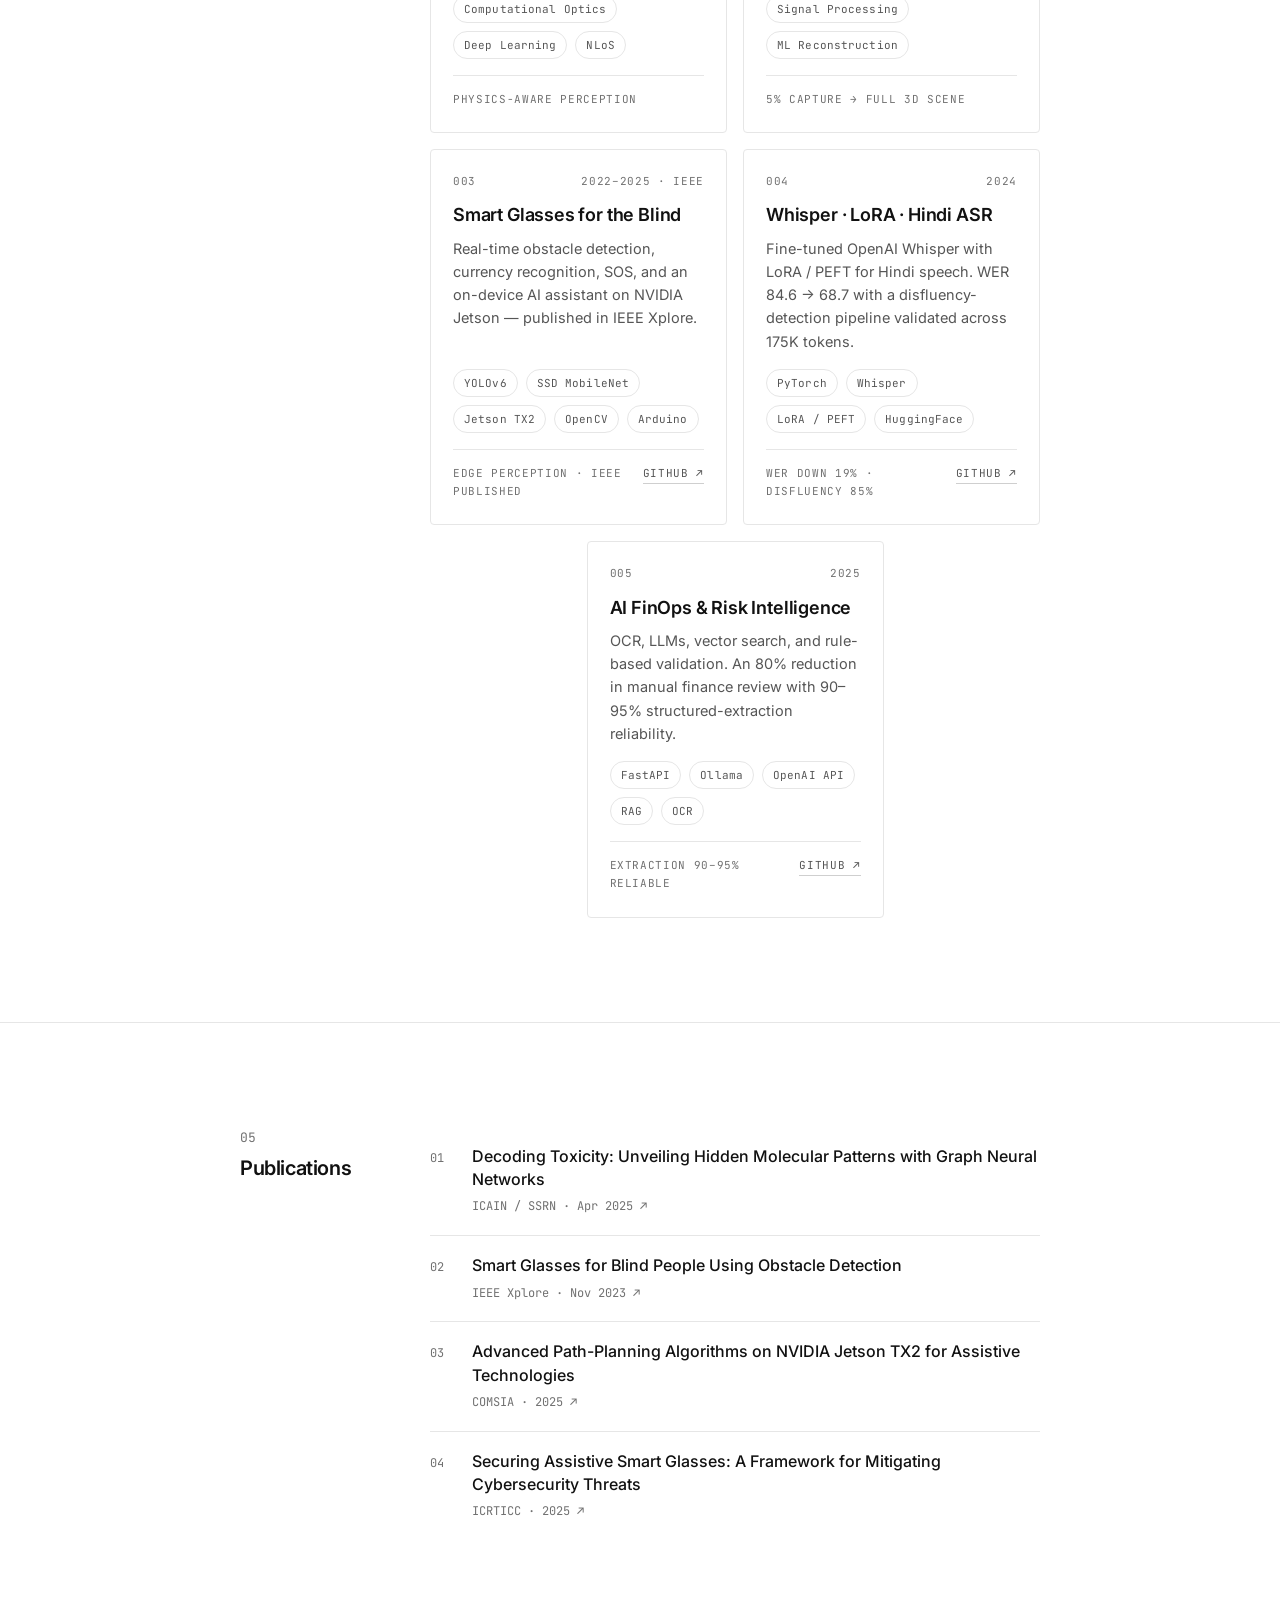
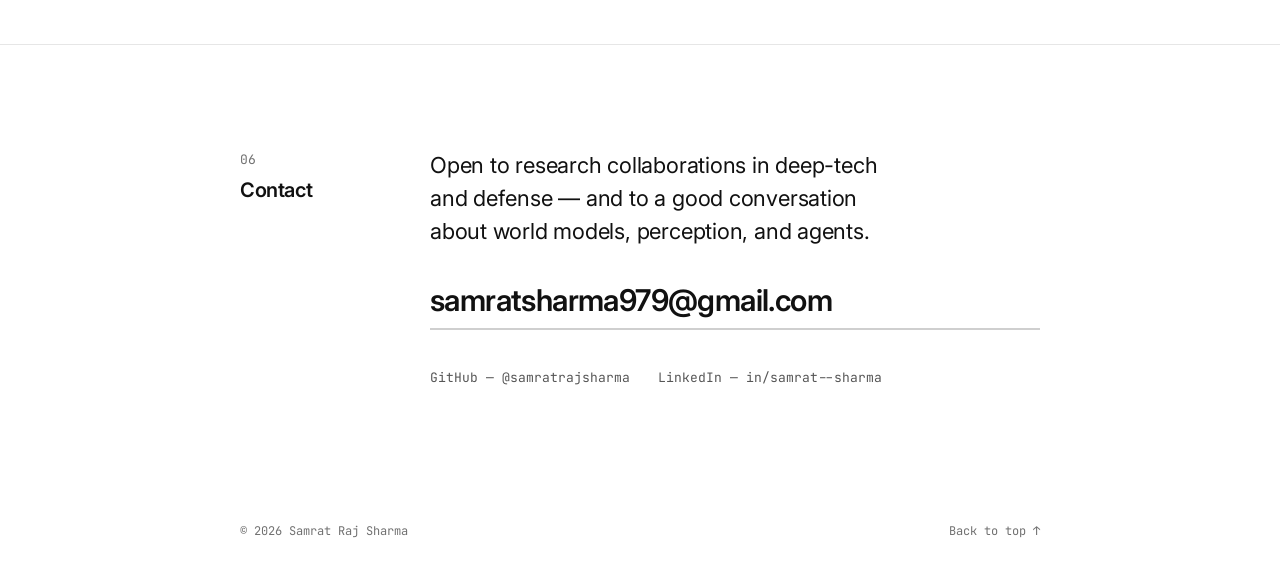
==== commit 3e1aadd6: "Refresh hero, profile, experience and skills - Remove open-source contributions block from hero - Co" ====
--- a/index.html
+++ b/index.html
@@ -63,8 +63,11 @@
           <li class="lang-option" role="option" data-lang="ko" tabindex="0"><span class="lang-name">한국어</span><span class="lang-tag">KO</span></li>
         </ul>
         <div class="lang-hint" id="lang-hint" hidden>
+          <svg class="lang-hint-arrow" viewBox="0 0 24 24" fill="none" stroke="currentColor" stroke-width="2.4" stroke-linecap="round" stroke-linejoin="round" aria-hidden="true">
+            <path d="M12 20V5M6 11l6-6 6 6"></path>
+          </svg>
           <span class="lang-hint-greet" id="lang-hint-greet">Hello</span>
-          <span class="lang-hint-label">Choose your language ↑</span>
+          <span class="lang-hint-type"><span class="lang-hint-text" id="lang-hint-text"></span><span class="lang-hint-caret" aria-hidden="true"></span></span>
         </div>
       </div>
       <button id="theme-toggle" class="theme-toggle" type="button" aria-label="Switch to dark theme">
@@ -100,14 +103,6 @@
         <li><a href="https://github.com/samratrajsharma" target="_blank" rel="noopener">GitHub</a></li>
         <li><a href="https://www.linkedin.com/in/samrat--sharma" target="_blank" rel="noopener">LinkedIn</a></li>
       </ul>
-
-      <div class="hero-oss">
-        <span class="hero-oss-label">Open-source contributions</span>
-        <ul class="hero-links">
-          <li><a href="https://github.com/kornia/kornia" target="_blank" rel="noopener">Kornia&nbsp;↗</a></li>
-          <li><a href="https://github.com/aden-hive/hive" target="_blank" rel="noopener">aden-hive&nbsp;↗</a></li>
-        </ul>
-      </div>
     </div>
   </header>
 
@@ -121,39 +116,13 @@
 
       <div class="prose">
         <p>
-          I build across the modern AI stack — <strong>computer vision</strong>,
-          <strong>multimodal models</strong>, <strong>LLMs</strong>, and
-          <strong>agentic systems</strong> — plus the MLOps to ship them. From
-          perception and world models to retrieval-augmented reasoning, I turn
-          frontier research into production systems that run anywhere, from the
-          cloud to the edge.
+          I'm a Research Scientist at <strong>Thoughtrons</strong>, where we build
+          and ship AI systems for defence and deep-tech — work that sits at the
+          intersection of <strong>thermal imagery</strong> and
+          <strong>machine vision</strong>. Across the wider stack I research
+          <strong>computer vision</strong>, <strong>multimodal and generative
+          models</strong>, and <strong>LLMs</strong>.
         </p>
-        <p>
-          Four peer-reviewed publications and ongoing research at Thoughtrons,
-          with hands-on work across PyTorch, LLM fine-tuning, RAG, and real-time
-          edge deployment.
-        </p>
-      </div>
-
-      <ul class="tags" aria-label="Focus areas">
-        <li>Multimodal Diffusion</li>
-        <li>Neural World Models</li>
-        <li>VLA Architectures</li>
-        <li>Neural Radiance Fields</li>
-        <li>Synthetic Data</li>
-        <li>Thermal / IR Sensing</li>
-        <li>3D Reconstruction</li>
-        <li>Agentic AI</li>
-        <li>Edge Vision</li>
-      </ul>
-
-      <div class="subblock">
-        <h3 class="subblock-title">Recognition</h3>
-        <ul class="plain-list">
-          <li>Google Youth AI — Top 5 globally</li>
-          <li>UNESCO Hackathon — Top 96 worldwide</li>
-          <li>E-Summit, IIT Kanpur — 3rd rank</li>
-        </ul>
       </div>
     </div>
   </section>
@@ -176,9 +145,9 @@
             <h3 class="entry-role">Research Scientist</h3>
             <p class="entry-org">Thoughtrons</p>
             <ul class="entry-points">
-              <li><strong>Multimodal diffusion</strong> &amp; <strong>spatial intelligence</strong> — physics-informed neural world models for high-fidelity scene understanding and generation.</li>
-              <li>Vision-Language-Action architectures, neural radiance integration, and synthetic refinement pipelines for deep-tech &amp; defense perception.</li>
-              <li>Synthetic data workflows with thermal / IR sensing and multi-modal environmental perception for real-world robustness.</li>
+              <li><strong>Generative modelling</strong> — diffusion and physics-conditioned synthesis for visual domains where real capture is scarce, including infrared and other non-RGB modalities.</li>
+              <li><strong>Perception architectures</strong> — transformer-based detection and representation learning, evaluated against domain shift, spurious correlation, and long-tail behaviour rather than headline metrics.</li>
+              <li><strong>Research to deployment</strong> — objective design, quantisation, and graph export for real-time inference inside embedded compute budgets.</li>
             </ul>
           </div>
         </li>
@@ -252,28 +221,28 @@
 
       <dl class="skills">
         <div class="skill-group">
-          <dt>Frontier</dt>
-          <dd>Multimodal Diffusion · World Models · VLA · NeRF · Synthetic Data · Thermal / IR · Spatial Intelligence</dd>
+          <dt>Architectures</dt>
+          <dd>Attention · State-space models · Detection transformers · Diffusion</dd>
+        </div>
+        <div class="skill-group">
+          <dt>Training</dt>
+          <dd>Self-supervised pretraining · PEFT · Preference optimisation · Mixed precision</dd>
+        </div>
+        <div class="skill-group">
+          <dt>Language &amp; Agents</dt>
+          <dd>Instruction tuning · Retrieval augmentation · Tool use · Long context</dd>
+        </div>
+        <div class="skill-group">
+          <dt>Data &amp; Evaluation</dt>
+          <dd>Domain adaptation · Shortcut diagnosis · Long-tail regimes · Data provenance</dd>
+        </div>
+        <div class="skill-group">
+          <dt>Inference</dt>
+          <dd>Quantisation · Speculative decoding · Graph export · Edge latency budgets</dd>
         </div>
         <div class="skill-group">
           <dt>Foundation</dt>
-          <dd>Python · PyTorch · TensorFlow · Scikit-Learn · C++ · SQL</dd>
-        </div>
-        <div class="skill-group">
-          <dt>Vision</dt>
-          <dd>YOLO · ViT · OpenCV · 3D Reconstruction</dd>
-        </div>
-        <div class="skill-group">
-          <dt>Acceleration</dt>
-          <dd>NVIDIA DeepStream · TensorRT · Jetson · CUDA</dd>
-        </div>
-        <div class="skill-group">
-          <dt>LLM / Agents</dt>
-          <dd>HuggingFace · LangChain · LangGraph · CrewAI · RAG · MCP · Tool / Function Calling · vLLM · Ollama · FAISS · Chroma · Astra DB</dd>
-        </div>
-        <div class="skill-group">
-          <dt>Infra / MLOps</dt>
-          <dd>Docker · Kubernetes · FastAPI · MLflow · CI/CD · AWS · Azure · Supabase · Prometheus · Grafana · Guardrails</dd>
+          <dd>Python · PyTorch · C++ · CUDA</dd>
         </div>
       </dl>
     </div>
--- a/style.css
+++ b/style.css
@@ -242,32 +242,30 @@
 /* First-visit hint with arrow pointing to the pill */
 .lang-hint {
   position: absolute;
-  top: calc(100% + 14px);
+  top: calc(100% + 26px);
   right: 2px;
   display: flex;
   flex-direction: column;
   align-items: flex-end;
-  gap: 1px;
-  padding: 9px 13px;
+  gap: 3px;
+  padding: 10px 13px;
   background: var(--fg);
   color: var(--bg);
   border-radius: 12px;
   white-space: nowrap;
   box-shadow: 0 16px 44px -14px rgba(0, 0, 0, 0.5);
   z-index: 130;
-  animation: langHintBob 2.4s ease-in-out infinite;
+  animation: langHintIn 0.35s ease both;
 }
 .lang-hint[hidden] { display: none; }
-.lang-hint::after {
-  content: "";
+.lang-hint-arrow {
   position: absolute;
-  top: -6px;
-  right: 18px;
-  width: 13px;
-  height: 13px;
-  background: var(--fg);
-  transform: rotate(45deg);
-  border-radius: 3px 0 0 0;
+  top: -24px;
+  right: 16px;
+  width: 20px;
+  height: 20px;
+  color: var(--fg);
+  animation: langArrowBounce 1.1s ease-in-out infinite;
 }
 .lang-hint-greet {
   display: inline-block;
@@ -275,15 +273,34 @@
   font-weight: 600;
   transition: opacity 0.18s ease;
 }
-.lang-hint-label {
+.lang-hint-type {
+  display: inline-flex;
+  align-items: center;
+  min-height: 1.2em;
   font-family: var(--font-mono);
   font-size: 10.5px;
-  letter-spacing: 0.04em;
-  opacity: 0.85;
-}
-@keyframes langHintBob {
-  0%, 100% { transform: translateY(0); }
-  50% { transform: translateY(-5px); }
+  letter-spacing: 0.03em;
+  opacity: 0.9;
+}
+.lang-hint-caret {
+  display: inline-block;
+  width: 2px;
+  height: 1.05em;
+  margin-left: 2px;
+  background: currentColor;
+  animation: caretBlink 0.8s steps(1, end) infinite;
+}
+@keyframes langHintIn {
+  from { opacity: 0; transform: translateY(-6px); }
+  to { opacity: 1; transform: translateY(0); }
+}
+@keyframes langArrowBounce {
+  0%, 100% { transform: translateY(2px); opacity: 0.5; }
+  50% { transform: translateY(-4px); opacity: 1; }
+}
+@keyframes caretBlink {
+  0%, 50% { opacity: 1; }
+  50.01%, 100% { opacity: 0; }
 }
 
 /* Neutralize Google Translate's injected chrome */
@@ -307,7 +324,10 @@
 html.translated-rtl body { top: 0 !important; }
 
 @media (prefers-reduced-motion: reduce) {
-  .lang-hint { animation: none; }
+  .lang-hint,
+  .lang-hint-arrow,
+  .lang-hint-caret { animation: none !important; }
+  .lang-hint-caret { opacity: 1; }
 }
 
 /* ============== HERO ============== */
@@ -378,17 +398,6 @@
 .hero-links a:hover {
   border-color: var(--fg);
   background: var(--bg-subtle);
-}
-
-.hero-oss { margin-top: 22px; }
-.hero-oss-label {
-  display: block;
-  font-family: var(--font-mono);
-  font-size: 11px;
-  letter-spacing: 0.12em;
-  text-transform: uppercase;
-  color: var(--fg-faint);
-  margin-bottom: 12px;
 }
 
 /* ============== SECTIONS ============== */
@@ -475,26 +484,6 @@
   padding: 4px 10px;
 }
 
-.subblock { margin-top: 44px; }
-.subblock-title {
-  font-family: var(--font-mono);
-  font-size: 12px;
-  letter-spacing: 0.12em;
-  text-transform: uppercase;
-  color: var(--fg-faint);
-  margin-bottom: 14px;
-}
-.plain-list {
-  list-style: none;
-  display: flex;
-  flex-direction: column;
-  gap: 8px;
-}
-.plain-list li {
-  font-size: 15px;
-  color: var(--fg-muted);
-}
-
 /* ============== EXPERIENCE ============== */
 
 .timeline {
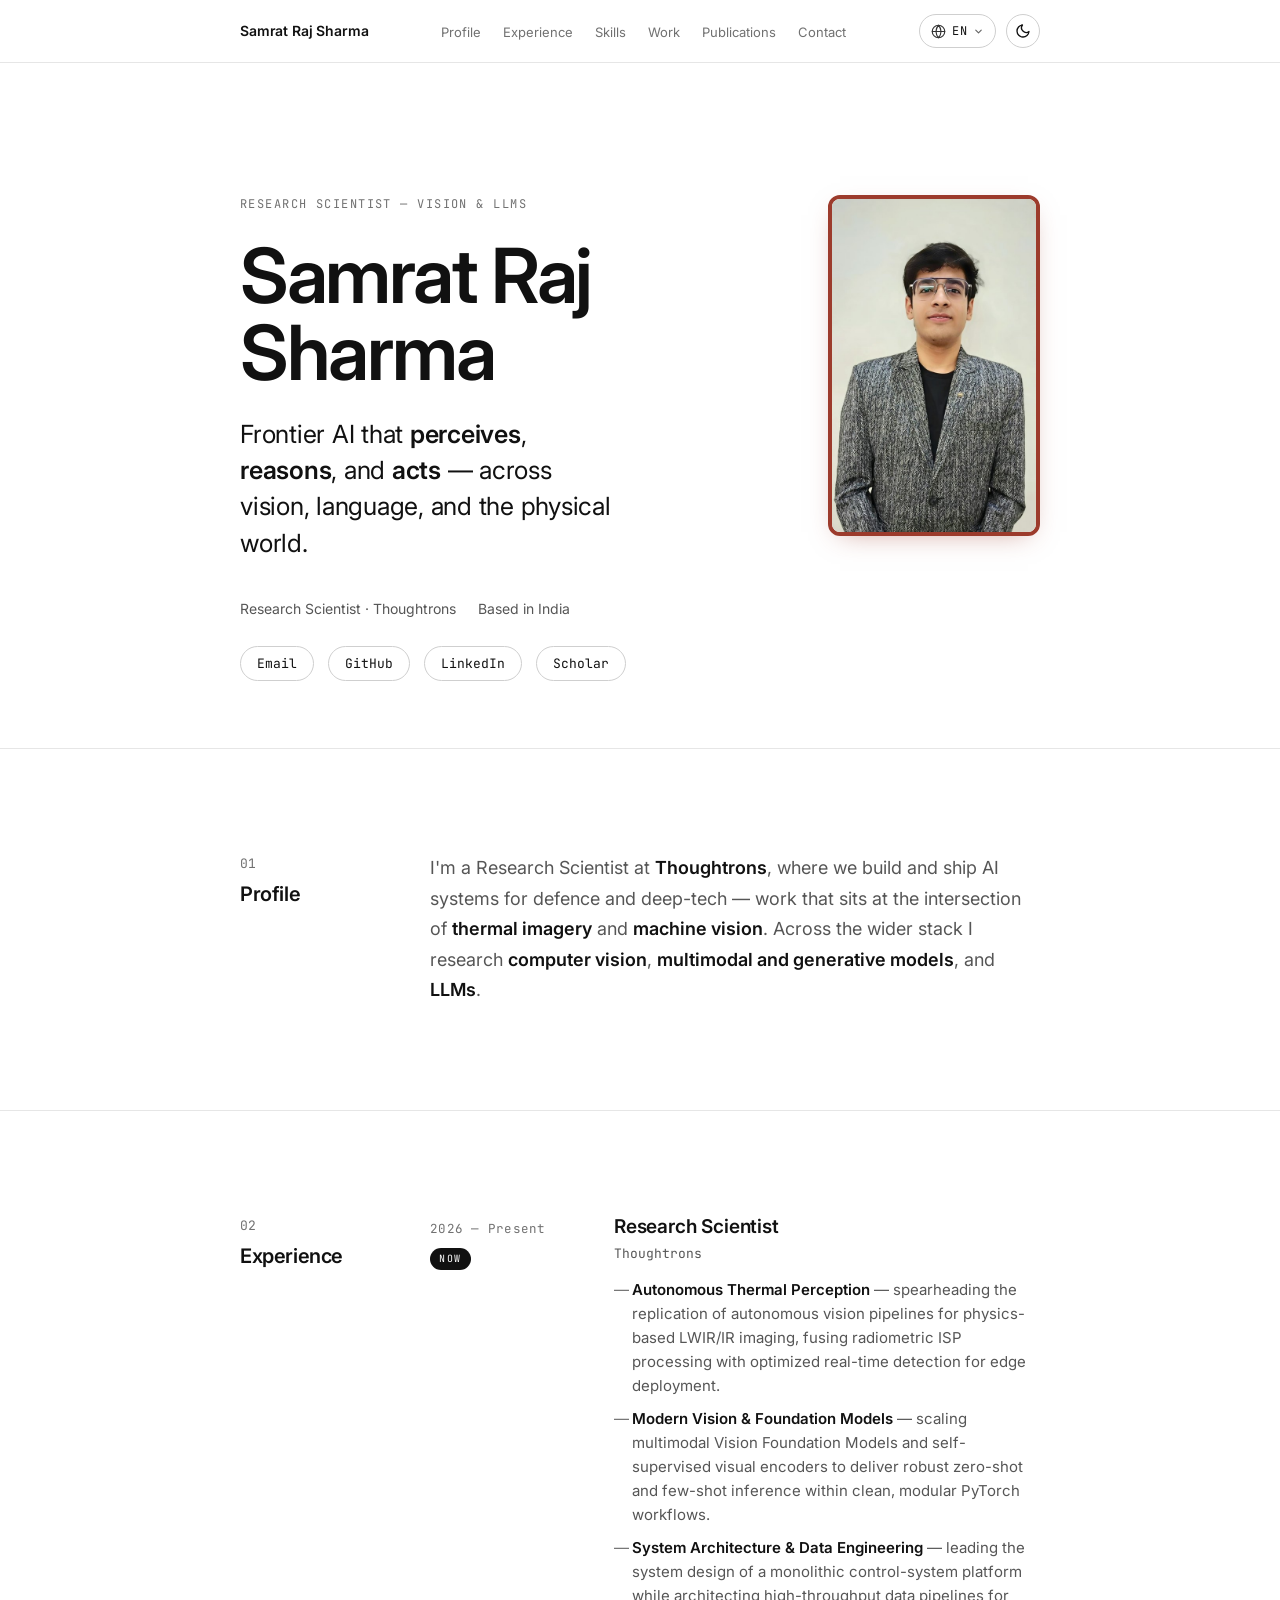
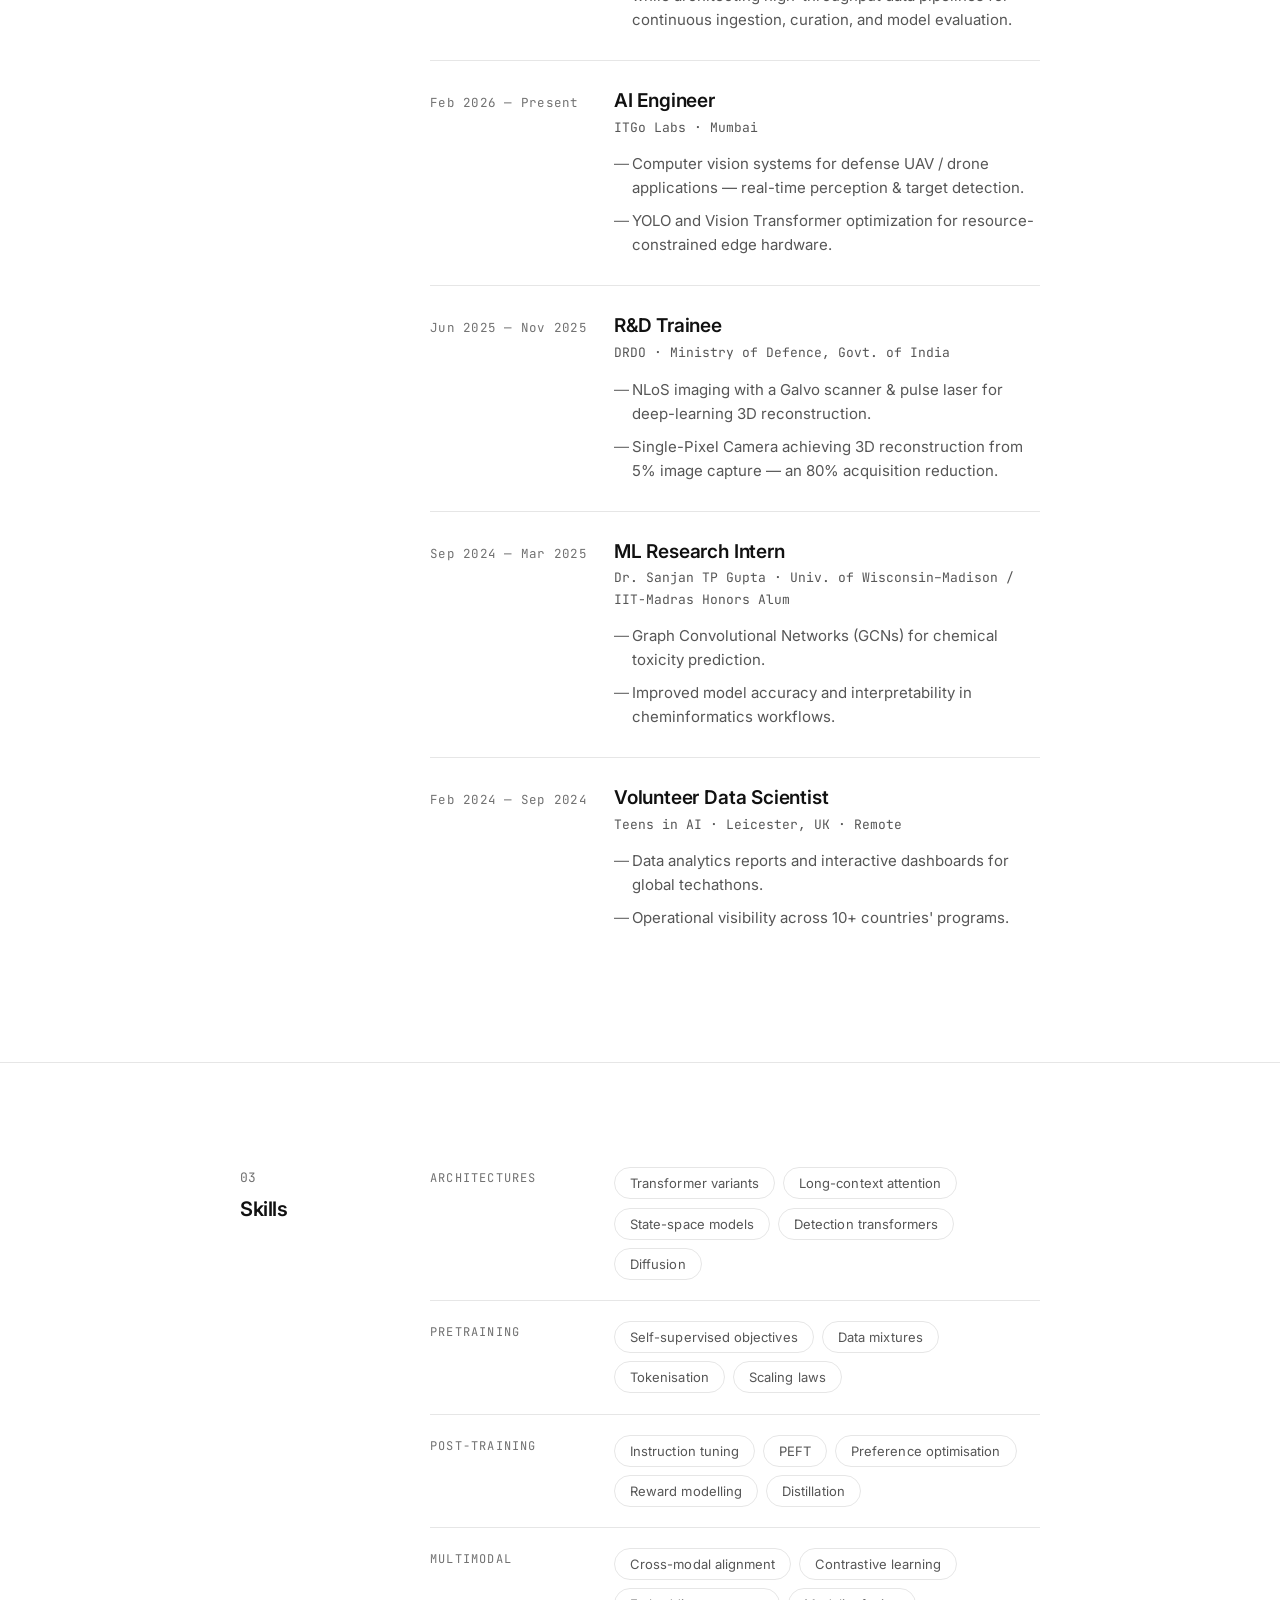
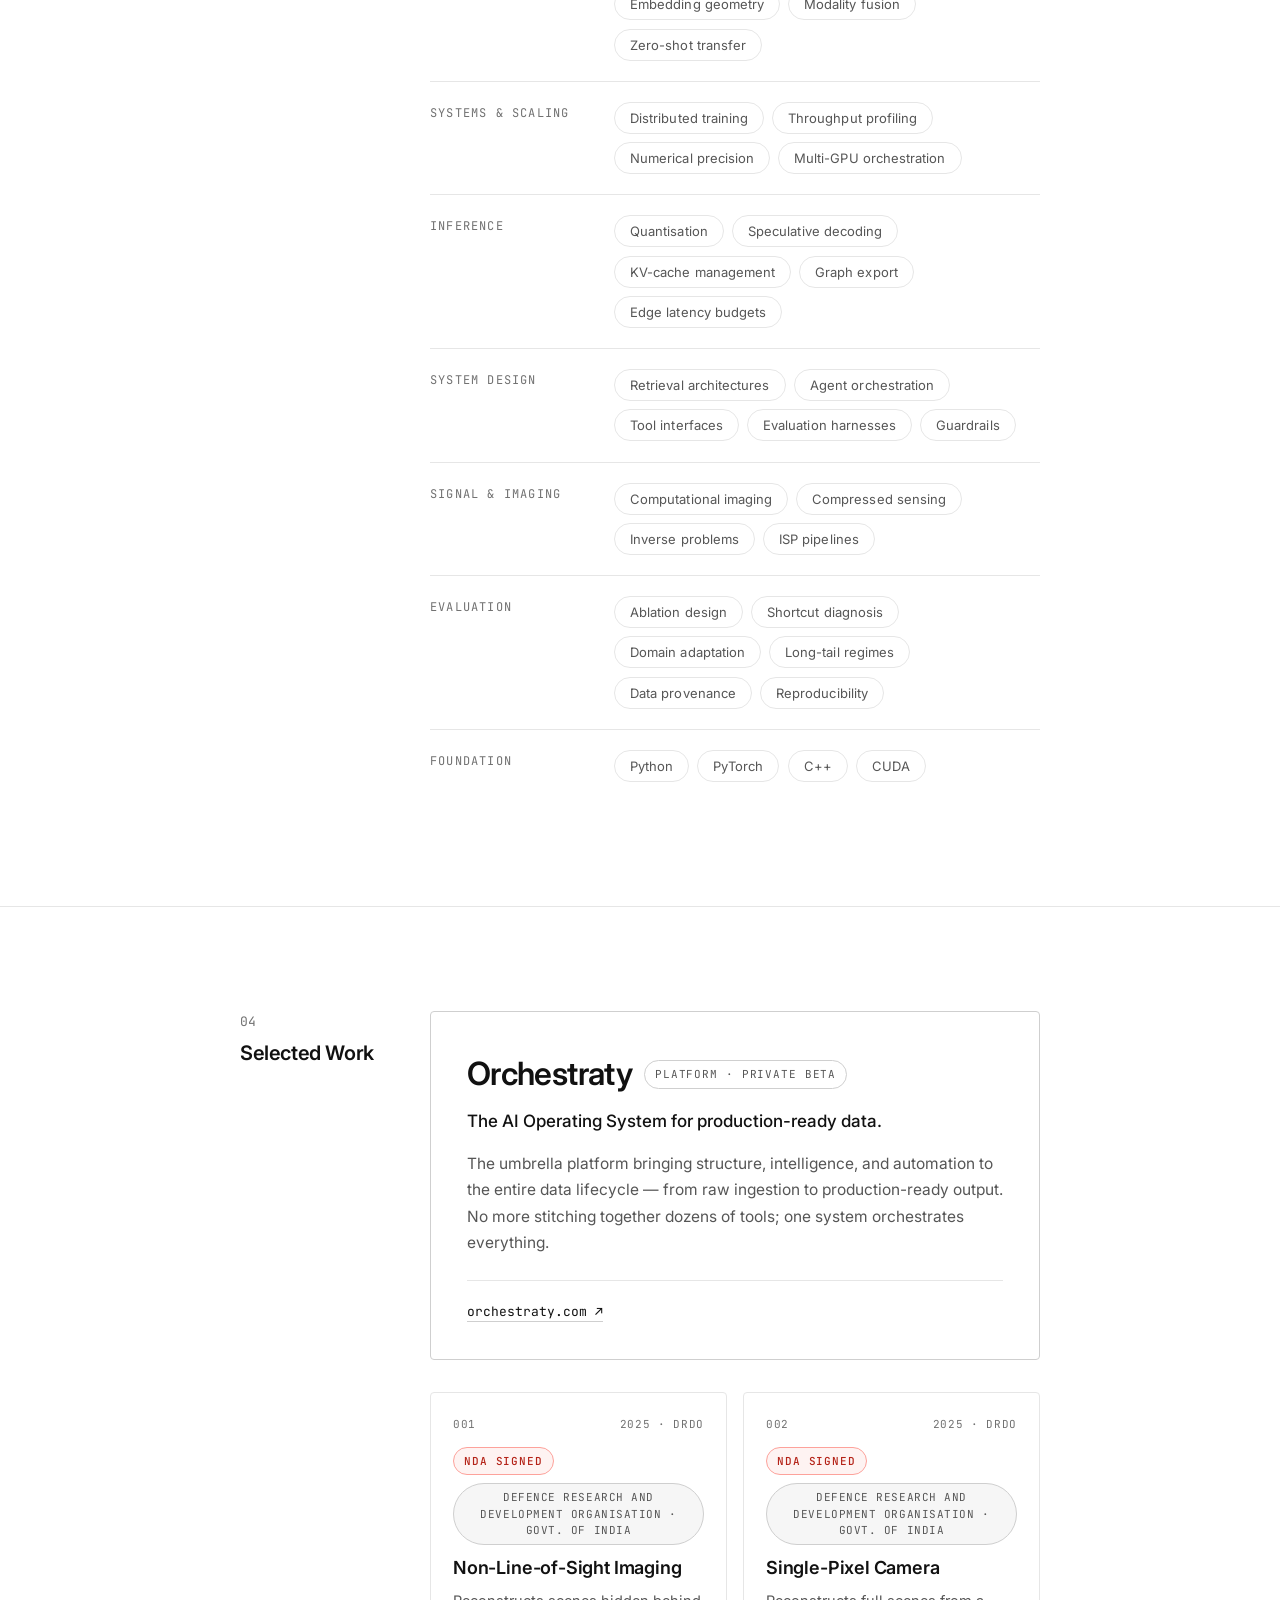
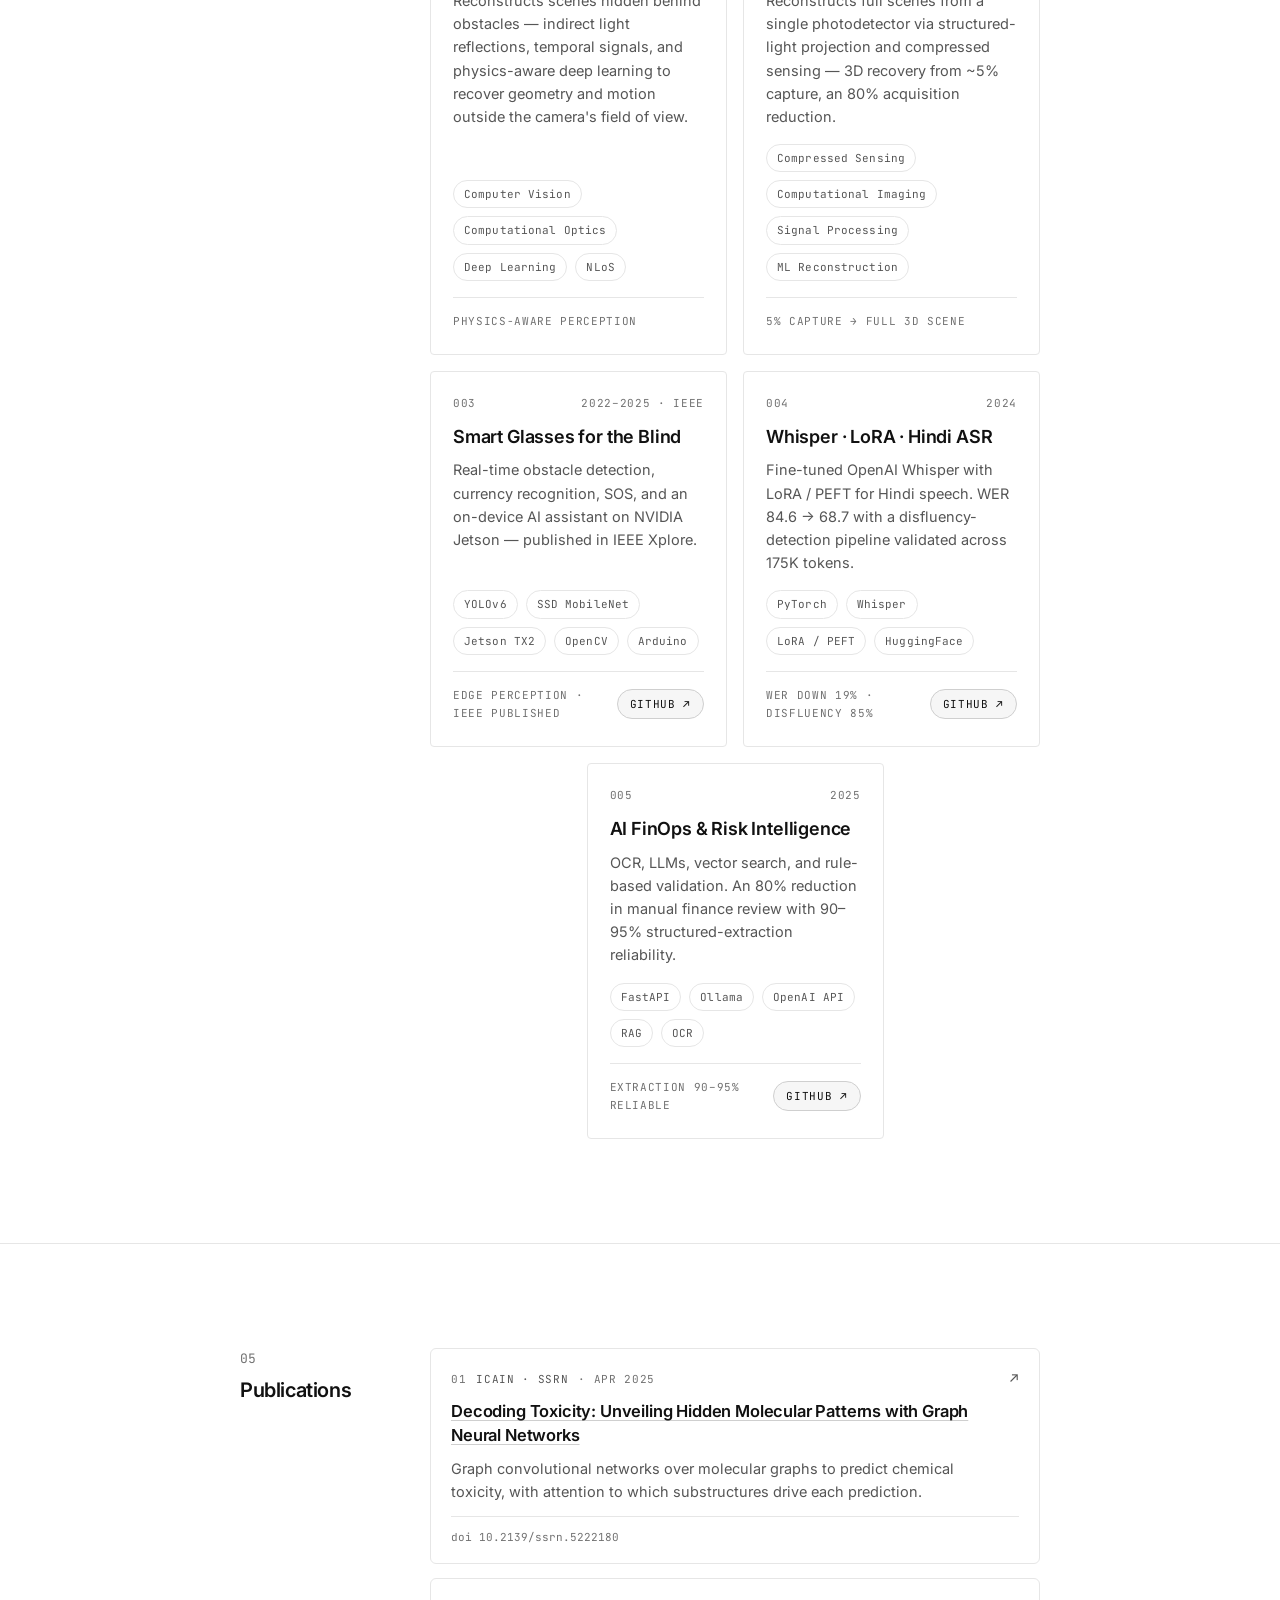
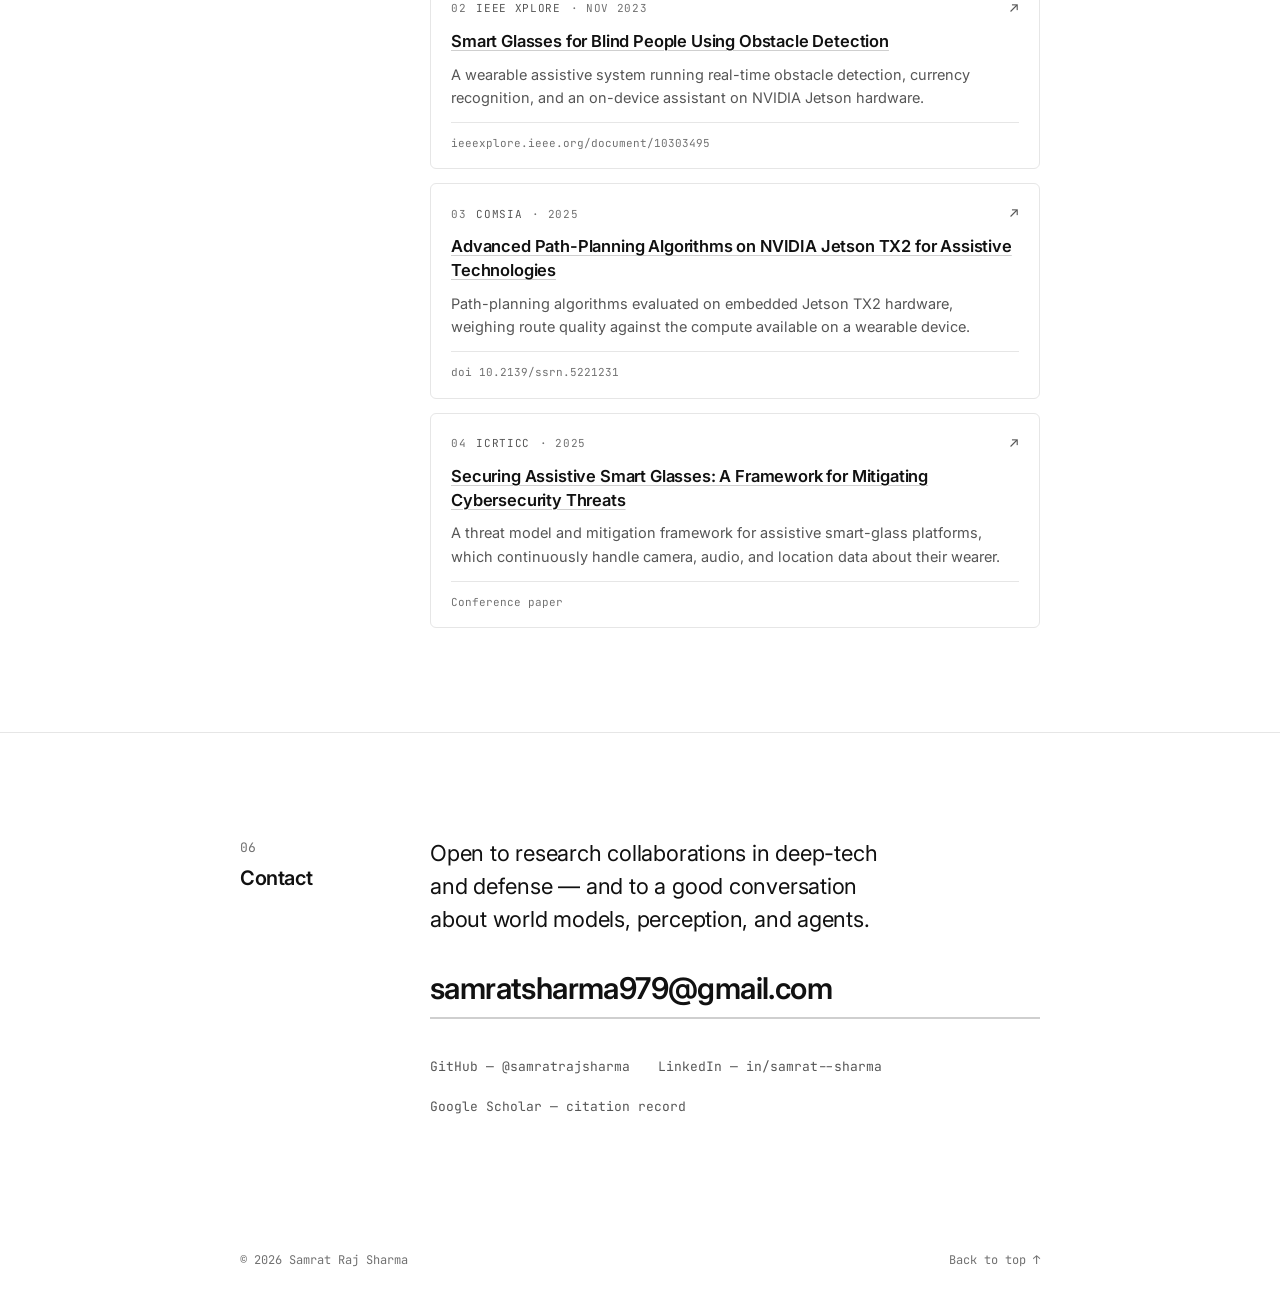
==== commit 1f9ecfc5: "Add link previews, structured data, section nav and 404 - Refresh title and description; add canonic" ====
--- a/index.html
+++ b/index.html
@@ -3,11 +3,62 @@
 <head>
 <meta charset="UTF-8" />
 <meta name="viewport" content="width=device-width, initial-scale=1.0" />
-<meta name="description" content="Samrat Raj Sharma — Research Scientist working on physics-informed world models, multimodal diffusion, and vision-language-action systems." />
+<meta name="description" content="Research Scientist at Thoughtrons, working at the intersection of thermal imagery and machine vision — generative models, perception architectures, and embedded deployment." />
 <meta name="color-scheme" content="light dark" />
 <meta name="theme-color" content="#ffffff" media="(prefers-color-scheme: light)" />
 <meta name="theme-color" content="#0b0b0b" media="(prefers-color-scheme: dark)" />
-<title>Samrat Raj Sharma — Research Scientist · AI / Multimodal Systems</title>
+<title>Samrat Raj Sharma — Research Scientist · Thermal &amp; Machine Vision</title>
+<link rel="canonical" href="https://samratrajsharma.github.io/" />
+
+<!-- Link previews. Absolute URLs are required: crawlers do not resolve
+     relative paths, so a relative og:image silently yields no card. -->
+<meta property="og:type" content="profile" />
+<meta property="og:site_name" content="Samrat Raj Sharma" />
+<meta property="og:url" content="https://samratrajsharma.github.io/" />
+<meta property="og:title" content="Samrat Raj Sharma — Research Scientist" />
+<meta property="og:description" content="Working at the intersection of thermal imagery and machine vision — generative models, perception architectures, and embedded deployment." />
+<meta property="og:image" content="https://samratrajsharma.github.io/assets/og-card.jpg" />
+<meta property="og:image:width" content="1200" />
+<meta property="og:image:height" content="630" />
+<meta property="og:image:alt" content="Samrat Raj Sharma — Research Scientist, Thoughtrons" />
+<meta property="profile:first_name" content="Samrat" />
+<meta property="profile:last_name" content="Sharma" />
+
+<meta name="twitter:card" content="summary_large_image" />
+<meta name="twitter:title" content="Samrat Raj Sharma — Research Scientist" />
+<meta name="twitter:description" content="Working at the intersection of thermal imagery and machine vision — generative models, perception architectures, and embedded deployment." />
+<meta name="twitter:image" content="https://samratrajsharma.github.io/assets/og-card.jpg" />
+
+<!-- Structured data: lets search engines tie the name to the role, employer
+     and profiles instead of reading the page as anonymous text. -->
+<script type="application/ld+json">
+{
+  "@context": "https://schema.org",
+  "@type": "Person",
+  "name": "Samrat Raj Sharma",
+  "givenName": "Samrat",
+  "familyName": "Sharma",
+  "url": "https://samratrajsharma.github.io/",
+  "image": "https://samratrajsharma.github.io/assets/samrat.jpg",
+  "jobTitle": "Research Scientist",
+  "worksFor": { "@type": "Organization", "name": "Thoughtrons" },
+  "email": "mailto:samratsharma979@gmail.com",
+  "address": { "@type": "PostalAddress", "addressCountry": "IN" },
+  "knowsAbout": [
+    "Computer Vision",
+    "Thermal and Infrared Imaging",
+    "Generative Models",
+    "Multimodal Machine Learning",
+    "Large Language Models",
+    "Embedded Inference"
+  ],
+  "sameAs": [
+    "https://github.com/samratrajsharma",
+    "https://www.linkedin.com/in/samrat--sharma",
+    "https://scholar.google.com/citations?user=jI6pVo0AAAAJ&hl=en"
+  ]
+}
+</script>
 
 <!-- Set theme before paint to avoid a flash -->
 <script>
@@ -36,6 +87,16 @@
 <nav class="nav" aria-label="Primary">
   <div class="nav-inner">
     <a class="nav-name notranslate" translate="no" href="#top">Samrat Raj Sharma</a>
+
+    <ul class="nav-links">
+      <li><a href="#about">Profile</a></li>
+      <li><a href="#experience">Experience</a></li>
+      <li><a href="#skills">Skills</a></li>
+      <li><a href="#work">Work</a></li>
+      <li><a href="#publications">Publications</a></li>
+      <li><a href="#contact">Contact</a></li>
+    </ul>
+
     <div class="nav-controls notranslate" translate="no">
       <div class="lang-switch" id="lang-switch">
         <button class="lang-btn" id="lang-btn" type="button" aria-haspopup="listbox" aria-expanded="false" aria-label="Choose language">
@@ -62,13 +123,6 @@
           <li class="lang-option" role="option" data-lang="ru" tabindex="0"><span class="lang-name">Русский</span><span class="lang-tag">RU</span></li>
           <li class="lang-option" role="option" data-lang="ko" tabindex="0"><span class="lang-name">한국어</span><span class="lang-tag">KO</span></li>
         </ul>
-        <div class="lang-hint" id="lang-hint" hidden>
-          <svg class="lang-hint-arrow" viewBox="0 0 24 24" fill="none" stroke="currentColor" stroke-width="2.4" stroke-linecap="round" stroke-linejoin="round" aria-hidden="true">
-            <path d="M12 20V5M6 11l6-6 6 6"></path>
-          </svg>
-          <span class="lang-hint-greet" id="lang-hint-greet">Hello</span>
-          <span class="lang-hint-type"><span class="lang-hint-text" id="lang-hint-text"></span><span class="lang-hint-caret" aria-hidden="true"></span></span>
-        </div>
       </div>
       <button id="theme-toggle" class="theme-toggle" type="button" aria-label="Switch to dark theme">
         <svg class="theme-icon theme-icon-moon" viewBox="0 0 24 24" width="16" height="16" fill="none" stroke="currentColor" stroke-width="2" stroke-linecap="round" stroke-linejoin="round" aria-hidden="true">
@@ -88,21 +142,35 @@
   <!-- ============ HERO ============ -->
   <header class="hero" id="top">
     <div class="container">
-      <p class="eyebrow">Research Scientist — AI / Multimodal Systems</p>
-      <h1 class="hero-name notranslate" translate="no">Samrat Raj Sharma</h1>
-      <p class="hero-tagline">
-        Frontier AI that <em>perceives</em>, <em>reasons</em>, and
-        <em>acts</em> — across vision, language, and the physical world.
-      </p>
-      <ul class="hero-meta">
-        <li>Research Scientist · Thoughtrons</li>
-        <li>Based in India</li>
-      </ul>
-      <ul class="hero-links">
-        <li><a href="mailto:samratsharma979@gmail.com">Email</a></li>
-        <li><a href="https://github.com/samratrajsharma" target="_blank" rel="noopener">GitHub</a></li>
-        <li><a href="https://www.linkedin.com/in/samrat--sharma" target="_blank" rel="noopener">LinkedIn</a></li>
-      </ul>
+      <div class="hero-text">
+        <p class="eyebrow">Research Scientist — Vision &amp; LLMs</p>
+        <h1 class="hero-name notranslate" translate="no">Samrat Raj Sharma</h1>
+        <p class="hero-tagline">
+          Frontier AI that <em>perceives</em>, <em>reasons</em>, and
+          <em>acts</em> — across vision, language, and the physical world.
+        </p>
+        <ul class="hero-meta">
+          <li>Research Scientist · Thoughtrons</li>
+          <li>Based in India</li>
+        </ul>
+        <ul class="hero-links">
+          <li><a href="mailto:samratsharma979@gmail.com">Email</a></li>
+          <li><a href="https://github.com/samratrajsharma" target="_blank" rel="noopener">GitHub</a></li>
+          <li><a href="https://www.linkedin.com/in/samrat--sharma" target="_blank" rel="noopener">LinkedIn</a></li>
+          <li><a href="https://scholar.google.com/citations?user=jI6pVo0AAAAJ&amp;hl=en" target="_blank" rel="noopener">Scholar</a></li>
+        </ul>
+      </div>
+
+      <div class="hero-portrait">
+        <img
+          src="assets/samrat.jpg"
+          alt="Samrat Raj Sharma"
+          width="520"
+          height="850"
+          loading="eager"
+          decoding="async"
+        />
+      </div>
     </div>
   </header>
 
@@ -145,9 +213,9 @@
             <h3 class="entry-role">Research Scientist</h3>
             <p class="entry-org">Thoughtrons</p>
             <ul class="entry-points">
-              <li><strong>Generative modelling</strong> — diffusion and physics-conditioned synthesis for visual domains where real capture is scarce, including infrared and other non-RGB modalities.</li>
-              <li><strong>Perception architectures</strong> — transformer-based detection and representation learning, evaluated against domain shift, spurious correlation, and long-tail behaviour rather than headline metrics.</li>
-              <li><strong>Research to deployment</strong> — objective design, quantisation, and graph export for real-time inference inside embedded compute budgets.</li>
+              <li><strong>Autonomous Thermal Perception</strong> — spearheading the replication of autonomous vision pipelines for physics-based LWIR/IR imaging, fusing radiometric ISP processing with optimized real-time detection for edge deployment.</li>
+              <li><strong>Modern Vision &amp; Foundation Models</strong> — scaling multimodal Vision Foundation Models and self-supervised visual encoders to deliver robust zero-shot and few-shot inference within clean, modular PyTorch workflows.</li>
+              <li><strong>System Architecture &amp; Data Engineering</strong> — leading the system design of a monolithic control-system platform while architecting high-throughput data pipelines for continuous ingestion, curation, and model evaluation.</li>
             </ul>
           </div>
         </li>
@@ -222,27 +290,120 @@
       <dl class="skills">
         <div class="skill-group">
           <dt>Architectures</dt>
-          <dd>Attention · State-space models · Detection transformers · Diffusion</dd>
-        </div>
-        <div class="skill-group">
-          <dt>Training</dt>
-          <dd>Self-supervised pretraining · PEFT · Preference optimisation · Mixed precision</dd>
-        </div>
-        <div class="skill-group">
-          <dt>Language &amp; Agents</dt>
-          <dd>Instruction tuning · Retrieval augmentation · Tool use · Long context</dd>
-        </div>
-        <div class="skill-group">
-          <dt>Data &amp; Evaluation</dt>
-          <dd>Domain adaptation · Shortcut diagnosis · Long-tail regimes · Data provenance</dd>
+          <dd>
+            <ul class="chips">
+              <li class="chip">Transformer variants</li>
+              <li class="chip">Long-context attention</li>
+              <li class="chip">State-space models</li>
+              <li class="chip">Detection transformers</li>
+              <li class="chip">Diffusion</li>
+            </ul>
+          </dd>
+        </div>
+        <div class="skill-group">
+          <dt>Pretraining</dt>
+          <dd>
+            <ul class="chips">
+              <li class="chip">Self-supervised objectives</li>
+              <li class="chip">Data mixtures</li>
+              <li class="chip">Tokenisation</li>
+              <li class="chip">Scaling laws</li>
+            </ul>
+          </dd>
+        </div>
+        <div class="skill-group">
+          <dt>Post-training</dt>
+          <dd>
+            <ul class="chips">
+              <li class="chip">Instruction tuning</li>
+              <li class="chip">PEFT</li>
+              <li class="chip">Preference optimisation</li>
+              <li class="chip">Reward modelling</li>
+              <li class="chip">Distillation</li>
+            </ul>
+          </dd>
+        </div>
+        <div class="skill-group">
+          <dt>Multimodal</dt>
+          <dd>
+            <ul class="chips">
+              <li class="chip">Cross-modal alignment</li>
+              <li class="chip">Contrastive learning</li>
+              <li class="chip">Embedding geometry</li>
+              <li class="chip">Modality fusion</li>
+              <li class="chip">Zero-shot transfer</li>
+            </ul>
+          </dd>
+        </div>
+        <div class="skill-group">
+          <dt>Systems &amp; Scaling</dt>
+          <dd>
+            <ul class="chips">
+              <li class="chip">Distributed training</li>
+              <li class="chip">Throughput profiling</li>
+              <li class="chip">Numerical precision</li>
+              <li class="chip">Multi-GPU orchestration</li>
+            </ul>
+          </dd>
         </div>
         <div class="skill-group">
           <dt>Inference</dt>
-          <dd>Quantisation · Speculative decoding · Graph export · Edge latency budgets</dd>
+          <dd>
+            <ul class="chips">
+              <li class="chip">Quantisation</li>
+              <li class="chip">Speculative decoding</li>
+              <li class="chip">KV-cache management</li>
+              <li class="chip">Graph export</li>
+              <li class="chip">Edge latency budgets</li>
+            </ul>
+          </dd>
+        </div>
+        <div class="skill-group">
+          <dt>System Design</dt>
+          <dd>
+            <ul class="chips">
+              <li class="chip">Retrieval architectures</li>
+              <li class="chip">Agent orchestration</li>
+              <li class="chip">Tool interfaces</li>
+              <li class="chip">Evaluation harnesses</li>
+              <li class="chip">Guardrails</li>
+            </ul>
+          </dd>
+        </div>
+        <div class="skill-group">
+          <dt>Signal &amp; Imaging</dt>
+          <dd>
+            <ul class="chips">
+              <li class="chip">Computational imaging</li>
+              <li class="chip">Compressed sensing</li>
+              <li class="chip">Inverse problems</li>
+              <li class="chip">ISP pipelines</li>
+            </ul>
+          </dd>
+        </div>
+        <div class="skill-group">
+          <dt>Evaluation</dt>
+          <dd>
+            <ul class="chips">
+              <li class="chip">Ablation design</li>
+              <li class="chip">Shortcut diagnosis</li>
+              <li class="chip">Domain adaptation</li>
+              <li class="chip">Long-tail regimes</li>
+              <li class="chip">Data provenance</li>
+              <li class="chip">Reproducibility</li>
+            </ul>
+          </dd>
         </div>
         <div class="skill-group">
           <dt>Foundation</dt>
-          <dd>Python · PyTorch · C++ · CUDA</dd>
+          <dd>
+            <ul class="chips">
+              <li class="chip">Python</li>
+              <li class="chip">PyTorch</li>
+              <li class="chip">C++</li>
+              <li class="chip">CUDA</li>
+            </ul>
+          </dd>
         </div>
       </dl>
     </div>
@@ -267,35 +428,11 @@
           The umbrella platform bringing structure, intelligence, and automation
           to the entire data lifecycle — from raw ingestion to production-ready
           output. No more stitching together dozens of tools; one system
-          orchestrates everything. Know Your Code is its first open product.
+          orchestrates everything.
         </p>
-
-        <div class="flagship-product">
-          <p class="product-label">Featured product</p>
-          <div class="flagship-head">
-            <h4 class="product-title">Know Your Code</h4>
-            <span class="badge">Open Source · Beta</span>
-          </div>
-          <p class="flagship-sub">Understand any codebase — and how it changes over time.</p>
-          <p class="flagship-desc">
-            Built by a team obsessed with one question: why is understanding an
-            unfamiliar codebase still so painful? Know Your Code turns any
-            repository into a living map — architecture, dependencies, and intent
-            — and tracks how it shifts commit over commit. Onboard in minutes,
-            not months; works with any LLM, local or cloud.
-          </p>
-          <ol class="pillars">
-            <li><span class="pillar-num">01</span> <strong>Connect</strong> — clone any Git repo, multi-language parsing, incremental indexing.</li>
-            <li><span class="pillar-num">02</span> <strong>Map</strong> — dependency graph, architecture diagrams, hub &amp; entry-point detection.</li>
-            <li><span class="pillar-num">03</span> <strong>Understand</strong> — RAG-powered Q&amp;A, guided tours, complexity &amp; dead-code intel.</li>
-            <li><span class="pillar-num">04</span> <strong>Track</strong> — commit-over-commit structural diffs, drift &amp; architecture deltas.</li>
-            <li><span class="pillar-num">05</span> <strong>Share</strong> — committable knowledge graph, instant onboarding, LLM-ready export.</li>
-          </ol>
-          <p class="flagship-foot">
-            <a href="https://orchestraty.com/knowyourcode" target="_blank" rel="noopener">orchestraty.com/knowyourcode&nbsp;↗</a>
-            <span class="dot">·</span> Open source 2026
-          </p>
-        </div>
+        <p class="flagship-foot">
+          <a href="https://orchestraty.com" target="_blank" rel="noopener">orchestraty.com&nbsp;↗</a>
+        </p>
       </article>
 
       <!-- Supporting projects -->
@@ -305,6 +442,10 @@
             <span class="project-num">001</span>
             <span class="project-year">2025 · DRDO</span>
           </div>
+          <p class="badge-row">
+            <span class="badge badge-nda">NDA Signed</span>
+            <span class="badge badge-org">Defence Research and Development Organisation · Govt. of India</span>
+          </p>
           <h3 class="project-title">Non-Line-of-Sight Imaging</h3>
           <p class="project-desc">
             Reconstructs scenes hidden behind obstacles — indirect light
@@ -322,6 +463,10 @@
             <span class="project-num">002</span>
             <span class="project-year">2025 · DRDO</span>
           </div>
+          <p class="badge-row">
+            <span class="badge badge-nda">NDA Signed</span>
+            <span class="badge badge-org">Defence Research and Development Organisation · Govt. of India</span>
+          </p>
           <h3 class="project-title">Single-Pixel Camera</h3>
           <p class="project-desc">
             Reconstructs full scenes from a single photodetector via
@@ -407,26 +552,66 @@
       <ol class="pubs">
         <li class="pub">
           <a href="https://dx.doi.org/10.2139/ssrn.5222180" target="_blank" rel="noopener">
-            <span class="pub-title">Decoding Toxicity: Unveiling Hidden Molecular Patterns with Graph Neural Networks</span>
-            <span class="pub-meta">ICAIN / SSRN · Apr 2025&nbsp;↗</span>
+            <div class="pub-head">
+              <span class="pub-venue">ICAIN · SSRN</span>
+              <span class="pub-date">Apr 2025</span>
+              <span class="pub-go" aria-hidden="true">↗</span>
+            </div>
+            <h3 class="pub-title">Decoding Toxicity: Unveiling Hidden Molecular Patterns with Graph Neural Networks</h3>
+            <p class="pub-summary">
+              Graph convolutional networks over molecular graphs to predict
+              chemical toxicity, with attention to which substructures drive
+              each prediction.
+            </p>
+            <span class="pub-ident">doi&nbsp;10.2139/ssrn.5222180</span>
           </a>
         </li>
         <li class="pub">
           <a href="https://ieeexplore.ieee.org/document/10303495" target="_blank" rel="noopener">
-            <span class="pub-title">Smart Glasses for Blind People Using Obstacle Detection</span>
-            <span class="pub-meta">IEEE Xplore · Nov 2023&nbsp;↗</span>
+            <div class="pub-head">
+              <span class="pub-venue">IEEE Xplore</span>
+              <span class="pub-date">Nov 2023</span>
+              <span class="pub-go" aria-hidden="true">↗</span>
+            </div>
+            <h3 class="pub-title">Smart Glasses for Blind People Using Obstacle Detection</h3>
+            <p class="pub-summary">
+              A wearable assistive system running real-time obstacle detection,
+              currency recognition, and an on-device assistant on NVIDIA Jetson
+              hardware.
+            </p>
+            <span class="pub-ident">ieeexplore.ieee.org/document/10303495</span>
           </a>
         </li>
         <li class="pub">
           <a href="https://dx.doi.org/10.2139/ssrn.5221231" target="_blank" rel="noopener">
-            <span class="pub-title">Advanced Path-Planning Algorithms on NVIDIA Jetson TX2 for Assistive Technologies</span>
-            <span class="pub-meta">COMSIA · 2025&nbsp;↗</span>
+            <div class="pub-head">
+              <span class="pub-venue">COMSIA</span>
+              <span class="pub-date">2025</span>
+              <span class="pub-go" aria-hidden="true">↗</span>
+            </div>
+            <h3 class="pub-title">Advanced Path-Planning Algorithms on NVIDIA Jetson TX2 for Assistive Technologies</h3>
+            <p class="pub-summary">
+              Path-planning algorithms evaluated on embedded Jetson TX2 hardware,
+              weighing route quality against the compute available on a wearable
+              device.
+            </p>
+            <span class="pub-ident">doi&nbsp;10.2139/ssrn.5221231</span>
           </a>
         </li>
         <li class="pub">
           <a href="https://tinyurl.com/securingsmartglasses" target="_blank" rel="noopener">
-            <span class="pub-title">Securing Assistive Smart Glasses: A Framework for Mitigating Cybersecurity Threats</span>
-            <span class="pub-meta">ICRTICC · 2025&nbsp;↗</span>
+            <div class="pub-head">
+              <span class="pub-venue">ICRTICC</span>
+              <span class="pub-date">2025</span>
+              <span class="pub-go" aria-hidden="true">↗</span>
+            </div>
+            <h3 class="pub-title">Securing Assistive Smart Glasses: A Framework for Mitigating Cybersecurity Threats</h3>
+            <p class="pub-summary">
+              A threat model and mitigation framework for assistive smart-glass
+              platforms, which continuously handle camera, audio, and location
+              data about their wearer.
+            </p>
+            <span class="pub-ident">Conference paper</span>
           </a>
         </li>
       </ol>
@@ -451,6 +636,7 @@
       <ul class="contact-links">
         <li><a href="https://github.com/samratrajsharma" target="_blank" rel="noopener">GitHub — @samratrajsharma</a></li>
         <li><a href="https://www.linkedin.com/in/samrat--sharma" target="_blank" rel="noopener">LinkedIn — in/samrat--sharma</a></li>
+        <li><a href="https://scholar.google.com/citations?user=jI6pVo0AAAAJ&amp;hl=en" target="_blank" rel="noopener">Google Scholar — citation record</a></li>
       </ul>
     </div>
   </section>
--- a/style.css
+++ b/style.css
@@ -17,6 +17,16 @@
   --font-sans: 'Inter', system-ui, -apple-system, 'Segoe UI', Roboto, Helvetica, Arial, sans-serif;
   --font-mono: 'JetBrains Mono', ui-monospace, 'SF Mono', Menlo, Consolas, monospace;
 
+  /* Restriction notice */
+  --nda-fg: #b42318;
+  --nda-bg: #fef3f2;
+  --nda-line: #fda29b;
+
+  /* Portrait frame — same red family as the NDA badge so the two accents
+     read as one decision rather than two unrelated reds. */
+  --brick: #9c3b2c;
+  --brick-glow: rgba(156, 59, 44, 0.5);
+
   --maxw: 880px;
   --pad: clamp(20px, 5vw, 40px);
   --section-gap: clamp(56px, 9vw, 104px);
@@ -32,6 +42,13 @@
   --fg-faint: #909090;
   --line: #242424;
   --line-strong: #383838;
+
+  --nda-fg: #ff9d95;
+  --nda-bg: #2a1210;
+  --nda-line: #7a2820;
+
+  --brick: #b8513c;
+  --brick-glow: rgba(184, 81, 60, 0.45);
 }
 
 /* Dark — system preference, only until the user makes an explicit choice */
@@ -45,6 +62,13 @@
     --fg-faint: #909090;
     --line: #242424;
     --line-strong: #383838;
+
+    --nda-fg: #ff9d95;
+    --nda-bg: #2a1210;
+    --nda-line: #7a2820;
+
+    --brick: #b8513c;
+    --brick-glow: rgba(184, 81, 60, 0.45);
   }
 }
 
@@ -123,6 +147,46 @@
   text-decoration: none;
   white-space: nowrap;
 }
+
+/* Section jump links. Hidden below 900px, where the name plus the language
+   and theme controls already fill the bar. */
+.nav-links {
+  display: none;
+  list-style: none;
+  gap: 22px;
+  margin-inline: auto;
+}
+@media (min-width: 900px) {
+  .nav-links { display: flex; }
+}
+.nav-links a {
+  position: relative;
+  font-size: 13px;
+  color: var(--fg-faint);
+  text-decoration: none;
+  padding-block: 4px;
+  transition: color 0.16s ease;
+}
+.nav-links a:hover { color: var(--fg); }
+
+/* Underline grows from the centre; scaleX keeps it off the layout path so
+   nothing reflows as the active section changes on scroll. */
+.nav-links a::after {
+  content: '';
+  position: absolute;
+  left: 0;
+  right: 0;
+  bottom: 0;
+  height: 1px;
+  background: var(--fg);
+  transform: scaleX(0);
+  transition: transform 0.22s cubic-bezier(0.22, 0.9, 0.25, 1);
+}
+.nav-links a.is-active {
+  color: var(--fg);
+  font-weight: 500;
+}
+.nav-links a.is-active::after { transform: scaleX(1); }
 .theme-toggle {
   display: inline-flex;
   align-items: center;
@@ -239,70 +303,6 @@
   color: var(--fg-faint);
 }
 
-/* First-visit hint with arrow pointing to the pill */
-.lang-hint {
-  position: absolute;
-  top: calc(100% + 26px);
-  right: 2px;
-  display: flex;
-  flex-direction: column;
-  align-items: flex-end;
-  gap: 3px;
-  padding: 10px 13px;
-  background: var(--fg);
-  color: var(--bg);
-  border-radius: 12px;
-  white-space: nowrap;
-  box-shadow: 0 16px 44px -14px rgba(0, 0, 0, 0.5);
-  z-index: 130;
-  animation: langHintIn 0.35s ease both;
-}
-.lang-hint[hidden] { display: none; }
-.lang-hint-arrow {
-  position: absolute;
-  top: -24px;
-  right: 16px;
-  width: 20px;
-  height: 20px;
-  color: var(--fg);
-  animation: langArrowBounce 1.1s ease-in-out infinite;
-}
-.lang-hint-greet {
-  display: inline-block;
-  font-size: 15px;
-  font-weight: 600;
-  transition: opacity 0.18s ease;
-}
-.lang-hint-type {
-  display: inline-flex;
-  align-items: center;
-  min-height: 1.2em;
-  font-family: var(--font-mono);
-  font-size: 10.5px;
-  letter-spacing: 0.03em;
-  opacity: 0.9;
-}
-.lang-hint-caret {
-  display: inline-block;
-  width: 2px;
-  height: 1.05em;
-  margin-left: 2px;
-  background: currentColor;
-  animation: caretBlink 0.8s steps(1, end) infinite;
-}
-@keyframes langHintIn {
-  from { opacity: 0; transform: translateY(-6px); }
-  to { opacity: 1; transform: translateY(0); }
-}
-@keyframes langArrowBounce {
-  0%, 100% { transform: translateY(2px); opacity: 0.5; }
-  50% { transform: translateY(-4px); opacity: 1; }
-}
-@keyframes caretBlink {
-  0%, 50% { opacity: 1; }
-  50.01%, 100% { opacity: 0; }
-}
-
 /* Neutralize Google Translate's injected chrome */
 #google_translate_element {
   position: absolute !important;
@@ -323,19 +323,51 @@
 html.translated-ltr body,
 html.translated-rtl body { top: 0 !important; }
 
-@media (prefers-reduced-motion: reduce) {
-  .lang-hint,
-  .lang-hint-arrow,
-  .lang-hint-caret { animation: none !important; }
-  .lang-hint-caret { opacity: 1; }
-}
-
 /* ============== HERO ============== */
 
 .hero {
   padding-top: clamp(64px, 13vw, 132px);
   padding-bottom: clamp(40px, 7vw, 72px);
   border-bottom: 1px solid var(--line);
+}
+
+/* Two-column hero: text on the left, portrait on the right. `auto` on the
+   second track lets the portrait take exactly its own width, so the text
+   column absorbs every remaining pixel instead of a fixed split. Top-aligned
+   so the portrait's edge lines up with the eyebrow, not the name's baseline. */
+.hero .container {
+  display: grid;
+  grid-template-columns: minmax(0, 1fr) auto;
+  gap: clamp(28px, 5vw, 60px);
+  align-items: start;
+}
+
+.hero-portrait {
+  width: clamp(148px, 23vw, 212px);
+}
+/* No aspect-ratio and no object-fit on purpose: `height: auto` lets the file
+   keep its own proportions, so nothing is ever cropped. The width/height
+   attributes on the <img> reserve the box before the file lands. */
+.hero-portrait img {
+  display: block;
+  width: 100%;
+  height: auto;
+  border-radius: 12px;
+  border: 4px solid var(--brick);
+  box-shadow: 0 8px 26px -12px var(--brick-glow);
+  background: var(--bg-subtle);
+}
+
+/* Single column below the two-up breakpoint, portrait above the name. */
+@media (max-width: 720px) {
+  .hero .container {
+    grid-template-columns: 1fr;
+    gap: 26px;
+  }
+  .hero-portrait {
+    order: -1;
+    width: clamp(132px, 36vw, 176px);
+  }
 }
 
 .eyebrow {
@@ -585,6 +617,87 @@
   color: var(--fg);
 }
 
+/* ---- Skill chips: oval capsules with a specular sweep on hover ---- */
+
+.chips {
+  list-style: none;
+  display: flex;
+  flex-wrap: wrap;
+  gap: 8px;
+}
+
+.chip {
+  position: relative;
+  overflow: hidden;
+  isolation: isolate;
+  font-size: 13px;
+  line-height: 1.25;
+  letter-spacing: 0.005em;
+  color: var(--fg-muted);
+  background: var(--bg);
+  border: 1px solid var(--line);
+  border-radius: 100px;
+  padding: 7px 15px;
+  white-space: nowrap;
+  cursor: default;
+  /* `translate` is animated instead of `transform` so the hover lift composes
+     with the entrance keyframes below rather than being overridden by them. */
+  transition:
+    color 0.22s ease,
+    background 0.22s ease,
+    border-color 0.22s ease,
+    translate 0.22s cubic-bezier(0.22, 0.9, 0.25, 1);
+}
+
+/* The sweep: a narrow diagonal highlight that crosses the capsule once. */
+.chip::after {
+  content: '';
+  position: absolute;
+  inset: 0;
+  border-radius: inherit;
+  background: linear-gradient(105deg, transparent 32%, var(--fg) 50%, transparent 68%);
+  opacity: 0;
+  transform: translateX(-130%);
+  pointer-events: none;
+}
+
+.chip:hover {
+  color: var(--fg);
+  background: var(--bg-subtle);
+  border-color: var(--fg);
+  translate: 0 -2px;
+}
+.chip:hover::after {
+  animation: chip-sweep 0.72s ease-out;
+}
+
+@keyframes chip-sweep {
+  0%   { opacity: 0;    transform: translateX(-130%); }
+  30%  { opacity: 0.12; }
+  100% { opacity: 0;    transform: translateX(130%); }
+}
+
+/* Entrance: chips rise and fade in, staggered left-to-right, once their row
+   scrolls into view. `data-reveal` is set by JS, so with JS off or reduced
+   motion on, every chip renders visible with no animation at all. */
+.skills[data-reveal] .chip {
+  opacity: 0;
+}
+.skills[data-reveal] .skill-group.in .chip {
+  animation: chip-in 0.52s cubic-bezier(0.22, 0.9, 0.25, 1) both;
+}
+.skills[data-reveal] .skill-group.in .chip:nth-child(1) { animation-delay: 0ms; }
+.skills[data-reveal] .skill-group.in .chip:nth-child(2) { animation-delay: 55ms; }
+.skills[data-reveal] .skill-group.in .chip:nth-child(3) { animation-delay: 110ms; }
+.skills[data-reveal] .skill-group.in .chip:nth-child(4) { animation-delay: 165ms; }
+.skills[data-reveal] .skill-group.in .chip:nth-child(5) { animation-delay: 220ms; }
+.skills[data-reveal] .skill-group.in .chip:nth-child(6) { animation-delay: 275ms; }
+
+@keyframes chip-in {
+  from { opacity: 0; transform: translateY(10px) scale(0.96); }
+  to   { opacity: 1; transform: translateY(0) scale(1); }
+}
+
 /* ============== WORK — FLAGSHIP ============== */
 
 .flagship {
@@ -593,24 +706,6 @@
   padding: clamp(22px, 3.5vw, 36px);
   margin-bottom: 32px;
 }
-.flagship-product {
-  margin-top: 32px;
-  padding-top: 28px;
-  border-top: 1px solid var(--line-strong);
-}
-.product-label {
-  font-family: var(--font-mono);
-  font-size: 11px;
-  letter-spacing: 0.12em;
-  text-transform: uppercase;
-  color: var(--fg-faint);
-  margin-bottom: 16px;
-}
-.product-title {
-  font-size: clamp(20px, 2.8vw, 26px);
-  font-weight: 600;
-  letter-spacing: -0.02em;
-}
 .flagship-head {
   display: flex;
   align-items: center;
@@ -633,6 +728,36 @@
   padding: 4px 10px;
   border-radius: 100px;
 }
+
+/* The only colour on the page — reserved for restriction notices. */
+.badge-nda {
+  color: var(--nda-fg);
+  background: var(--nda-bg);
+  border-color: var(--nda-line);
+  font-weight: 500;
+}
+/* Attribution badge. Filled rather than red, so the colour stays exclusive to
+   the restriction notice and does not have to compete with an org name. The
+   full org name cannot fit on one line in a half-width card, so this badge
+   wraps its text and keeps the capsule shape across however many lines. */
+.badge-org {
+  color: var(--fg-muted);
+  background: var(--bg-subtle);
+  border-color: var(--line-strong);
+  white-space: normal;
+  text-align: center;
+  line-height: 1.5;
+  letter-spacing: 0.05em;
+  padding: 5px 13px;
+}
+
+.badge-row {
+  display: flex;
+  flex-wrap: wrap;
+  align-items: center;
+  gap: 8px;
+  margin-bottom: 12px;
+}
 .flagship-sub {
   font-size: 17px;
   font-weight: 500;
@@ -646,32 +771,6 @@
   max-width: 64ch;
   margin-bottom: 24px;
 }
-
-.pillars {
-  list-style: none;
-  display: flex;
-  flex-direction: column;
-  gap: 0;
-  margin-bottom: 24px;
-}
-.pillars li {
-  display: flex;
-  align-items: baseline;
-  gap: 12px;
-  flex-wrap: wrap;
-  font-size: 15px;
-  line-height: 1.55;
-  color: var(--fg-muted);
-  padding: 12px 0;
-  border-top: 1px solid var(--line);
-}
-.pillars li:first-child { border-top: none; padding-top: 0; }
-.pillar-num {
-  font-family: var(--font-mono);
-  font-size: 12px;
-  color: var(--fg-faint);
-}
-.pillars strong { color: var(--fg); font-weight: 600; }
 
 .flagship-foot {
   font-family: var(--font-mono);
@@ -750,19 +849,29 @@
   padding-top: 0;
   border-top: none;
 }
+/* Project links read as buttons, not incidental text — a full border and
+   full-contrast label make the affordance obvious before hover. */
 .project-link {
   font-family: var(--font-mono);
   font-size: 11px;
   letter-spacing: 0.06em;
   text-transform: uppercase;
-  color: var(--fg-muted);
+  color: var(--fg);
   text-decoration: none;
   white-space: nowrap;
-  border-bottom: 1px solid var(--line-strong);
-  padding-bottom: 1px;
-  transition: color 0.15s ease, border-color 0.15s ease;
-}
-.project-link:hover { color: var(--fg); border-color: var(--fg); }
+  border: 1px solid var(--line-strong);
+  border-radius: 100px;
+  padding: 5px 12px;
+  background: var(--bg-subtle);
+  transition: color 0.16s ease, border-color 0.16s ease, background 0.16s ease;
+}
+.project-link:hover,
+.project-link:focus-visible {
+  color: var(--bg);
+  background: var(--fg);
+  border-color: var(--fg);
+}
+.project-foot { align-items: center; }
 
 /* Center a lone final card so the odd row doesn't look unbalanced */
 @media (min-width: 641px) {
@@ -775,42 +884,100 @@
 
 /* ============== PUBLICATIONS ============== */
 
+/* Publications render as link-preview cards: source line, title, what the
+   paper actually did, and the identifier — the same information a scraped
+   preview would surface, built from local data so it can never break. */
+
 .pubs {
   list-style: none;
   counter-reset: pub;
-}
-.pub { counter-increment: pub; border-top: 1px solid var(--line); }
-.pub:first-child { border-top: none; }
-.pub a {
-  display: grid;
-  grid-template-columns: 28px 1fr;
-  gap: 6px 14px;
-  align-items: baseline;
-  padding: 18px 0;
+  display: flex;
+  flex-direction: column;
+  gap: 14px;
+}
+.pub { counter-increment: pub; }
+
+.pub > a {
+  display: block;
+  padding: 18px 20px 16px;
+  border: 1px solid var(--line);
+  border-radius: 6px;
+  background: var(--bg);
   text-decoration: none;
   color: var(--fg);
-}
-.pub a::before {
+  transition:
+    border-color 0.18s ease,
+    background 0.18s ease,
+    translate 0.18s cubic-bezier(0.22, 0.9, 0.25, 1);
+}
+.pub > a:hover,
+.pub > a:focus-visible {
+  border-color: var(--line-strong);
+  background: var(--bg-subtle);
+  translate: 0 -2px;
+}
+
+.pub-head {
+  display: flex;
+  align-items: center;
+  gap: 10px;
+  font-family: var(--font-mono);
+  font-size: 11px;
+  letter-spacing: 0.06em;
+  text-transform: uppercase;
+  color: var(--fg-faint);
+  margin-bottom: 10px;
+}
+.pub-head::before {
   content: counter(pub, decimal-leading-zero);
-  font-family: var(--font-mono);
-  font-size: 12px;
-  color: var(--fg-faint);
-}
+}
+.pub-venue { color: var(--fg-muted); }
+.pub-date::before { content: '· '; }
+.pub-go {
+  margin-left: auto;
+  font-size: 14px;
+  color: var(--fg-muted);
+  transition: color 0.18s ease, translate 0.18s ease;
+}
+.pub > a:hover .pub-go,
+.pub > a:focus-visible .pub-go {
+  color: var(--fg);
+  translate: 2px -2px;
+}
+
+/* A persistent underline so the title reads as a link before hover. */
 .pub-title {
-  font-size: 16px;
-  font-weight: 500;
+  font-size: 16.5px;
+  font-weight: 600;
   line-height: 1.45;
-  transition: color 0.15s ease;
-}
-.pub-meta {
-  grid-column: 2;
-  font-family: var(--font-mono);
-  font-size: 12px;
-  color: var(--fg-faint);
-}
-.pub a:hover .pub-title {
+  letter-spacing: -0.01em;
+  margin-bottom: 9px;
   text-decoration: underline;
+  text-decoration-thickness: 1px;
+  text-decoration-color: var(--line-strong);
   text-underline-offset: 3px;
+  transition: text-decoration-color 0.18s ease;
+}
+.pub > a:hover .pub-title,
+.pub > a:focus-visible .pub-title {
+  text-decoration-color: var(--fg);
+}
+
+.pub-summary {
+  font-size: 14.5px;
+  line-height: 1.6;
+  color: var(--fg-muted);
+  max-width: 62ch;
+  margin-bottom: 13px;
+}
+.pub-ident {
+  display: block;
+  font-family: var(--font-mono);
+  font-size: 11px;
+  color: var(--fg-faint);
+  padding-top: 11px;
+  border-top: 1px solid var(--line);
+  overflow-wrap: anywhere;
 }
 
 /* ============== CONTACT ============== */
@@ -897,6 +1064,9 @@
 @media (prefers-reduced-motion: reduce) {
   html { scroll-behavior: auto; }
   * { transition: none !important; }
+  /* Kill the chip sweep and entrance outright; chips stay put and visible. */
+  .chip { opacity: 1 !important; }
+  .chip, .chip::after { animation: none !important; }
 }
 
 /* ============== THEME TRANSITION ============== */
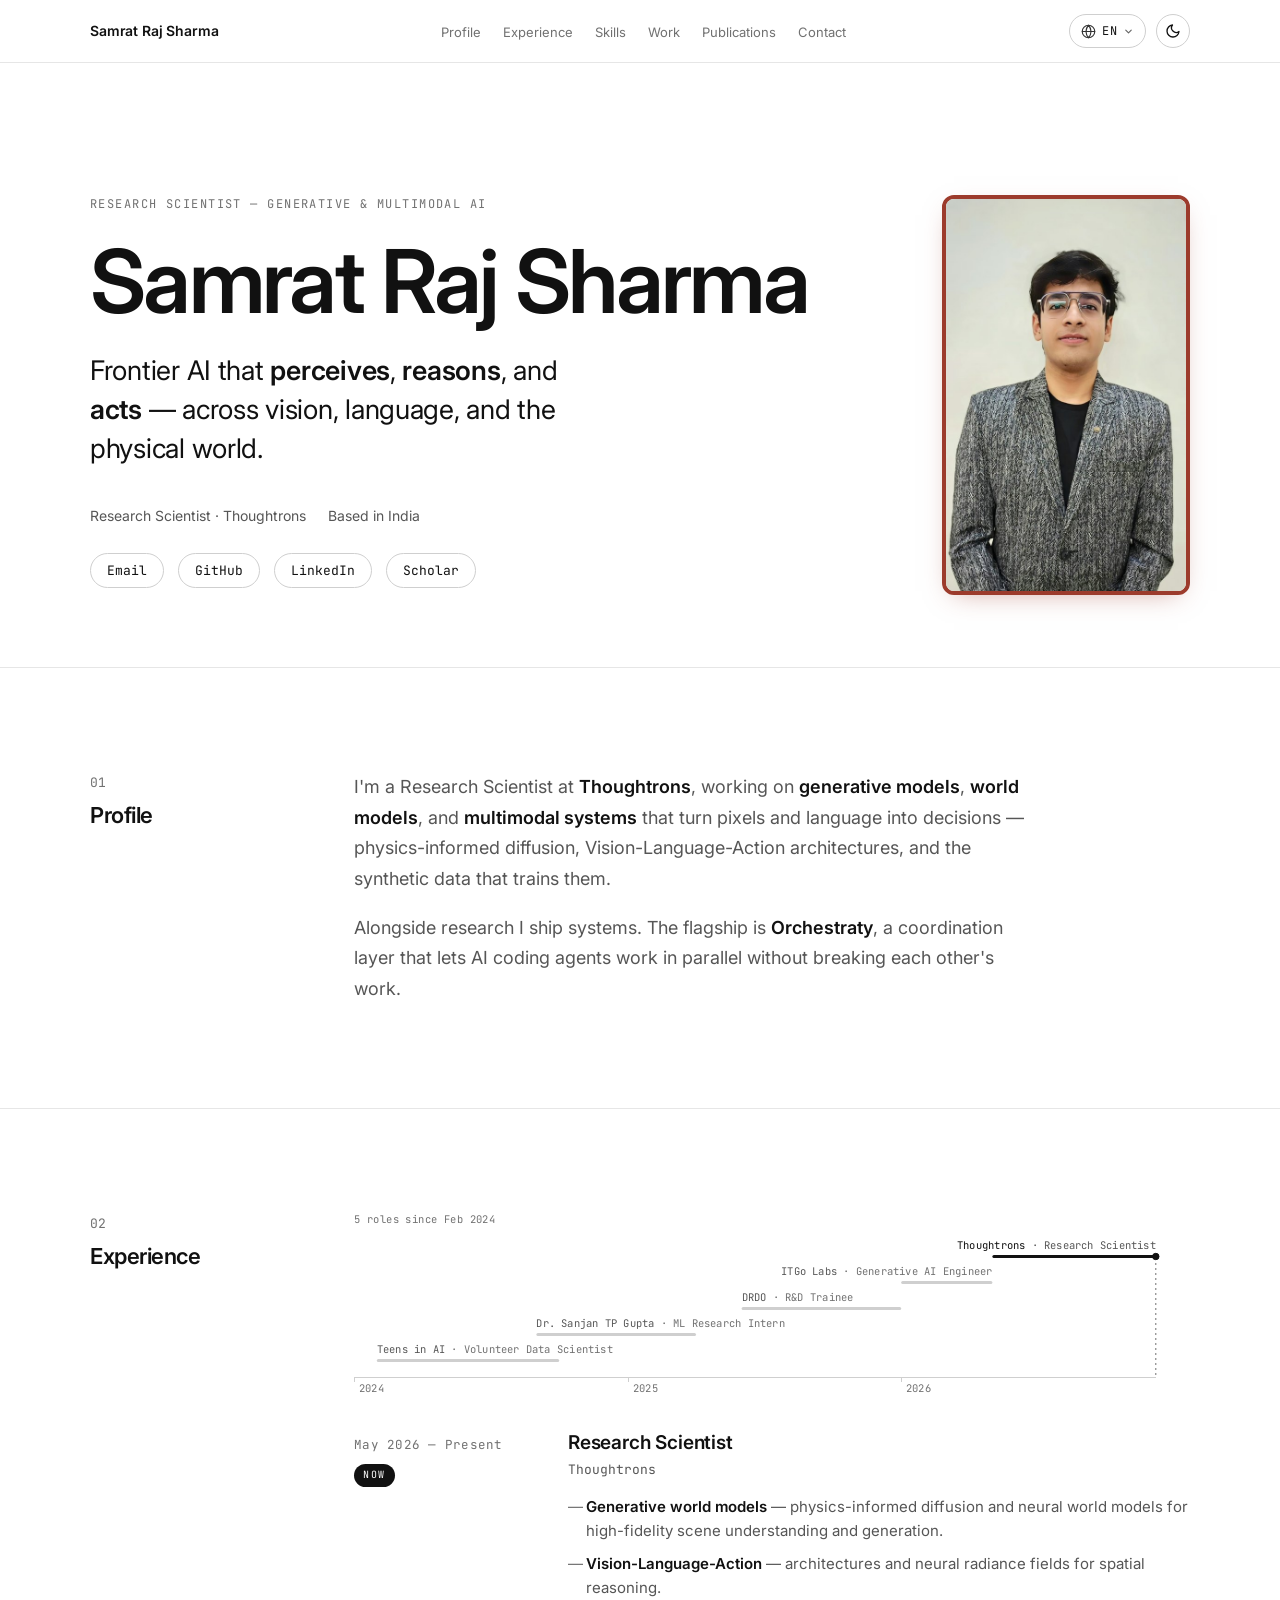
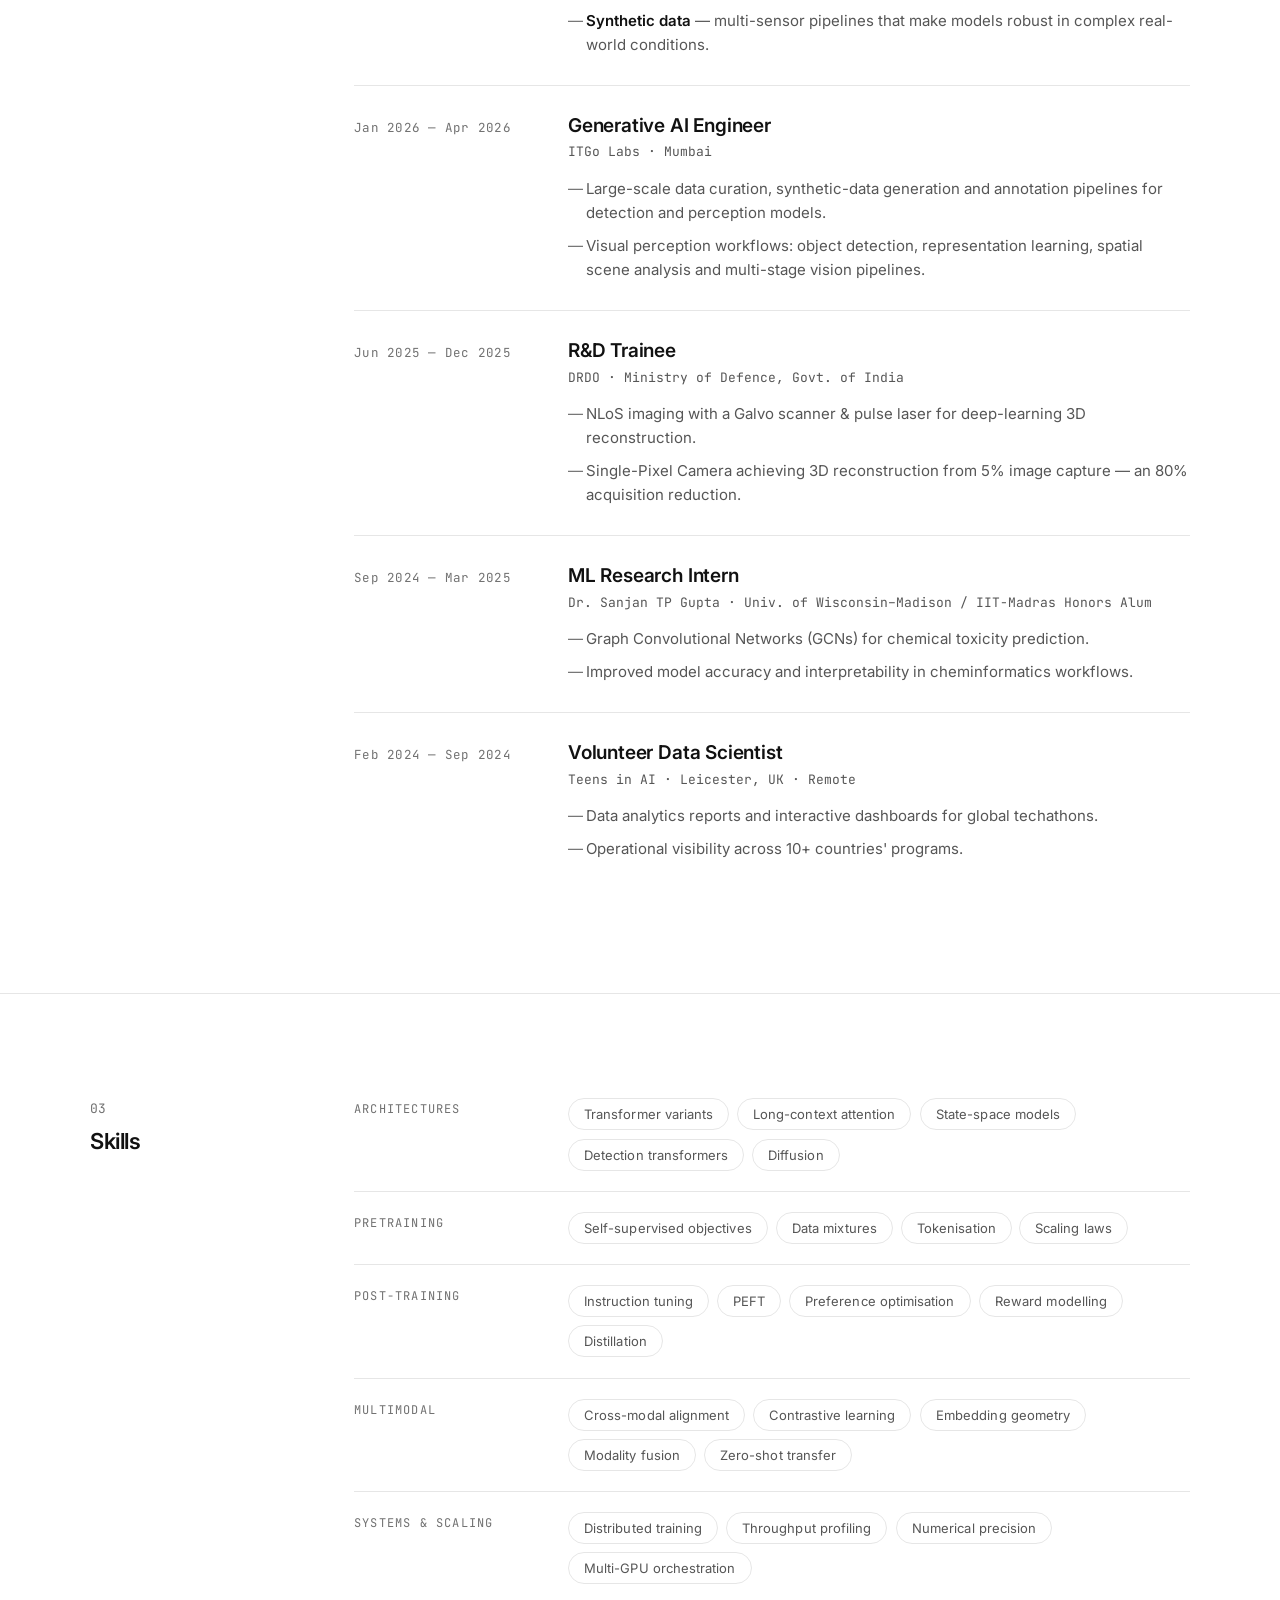
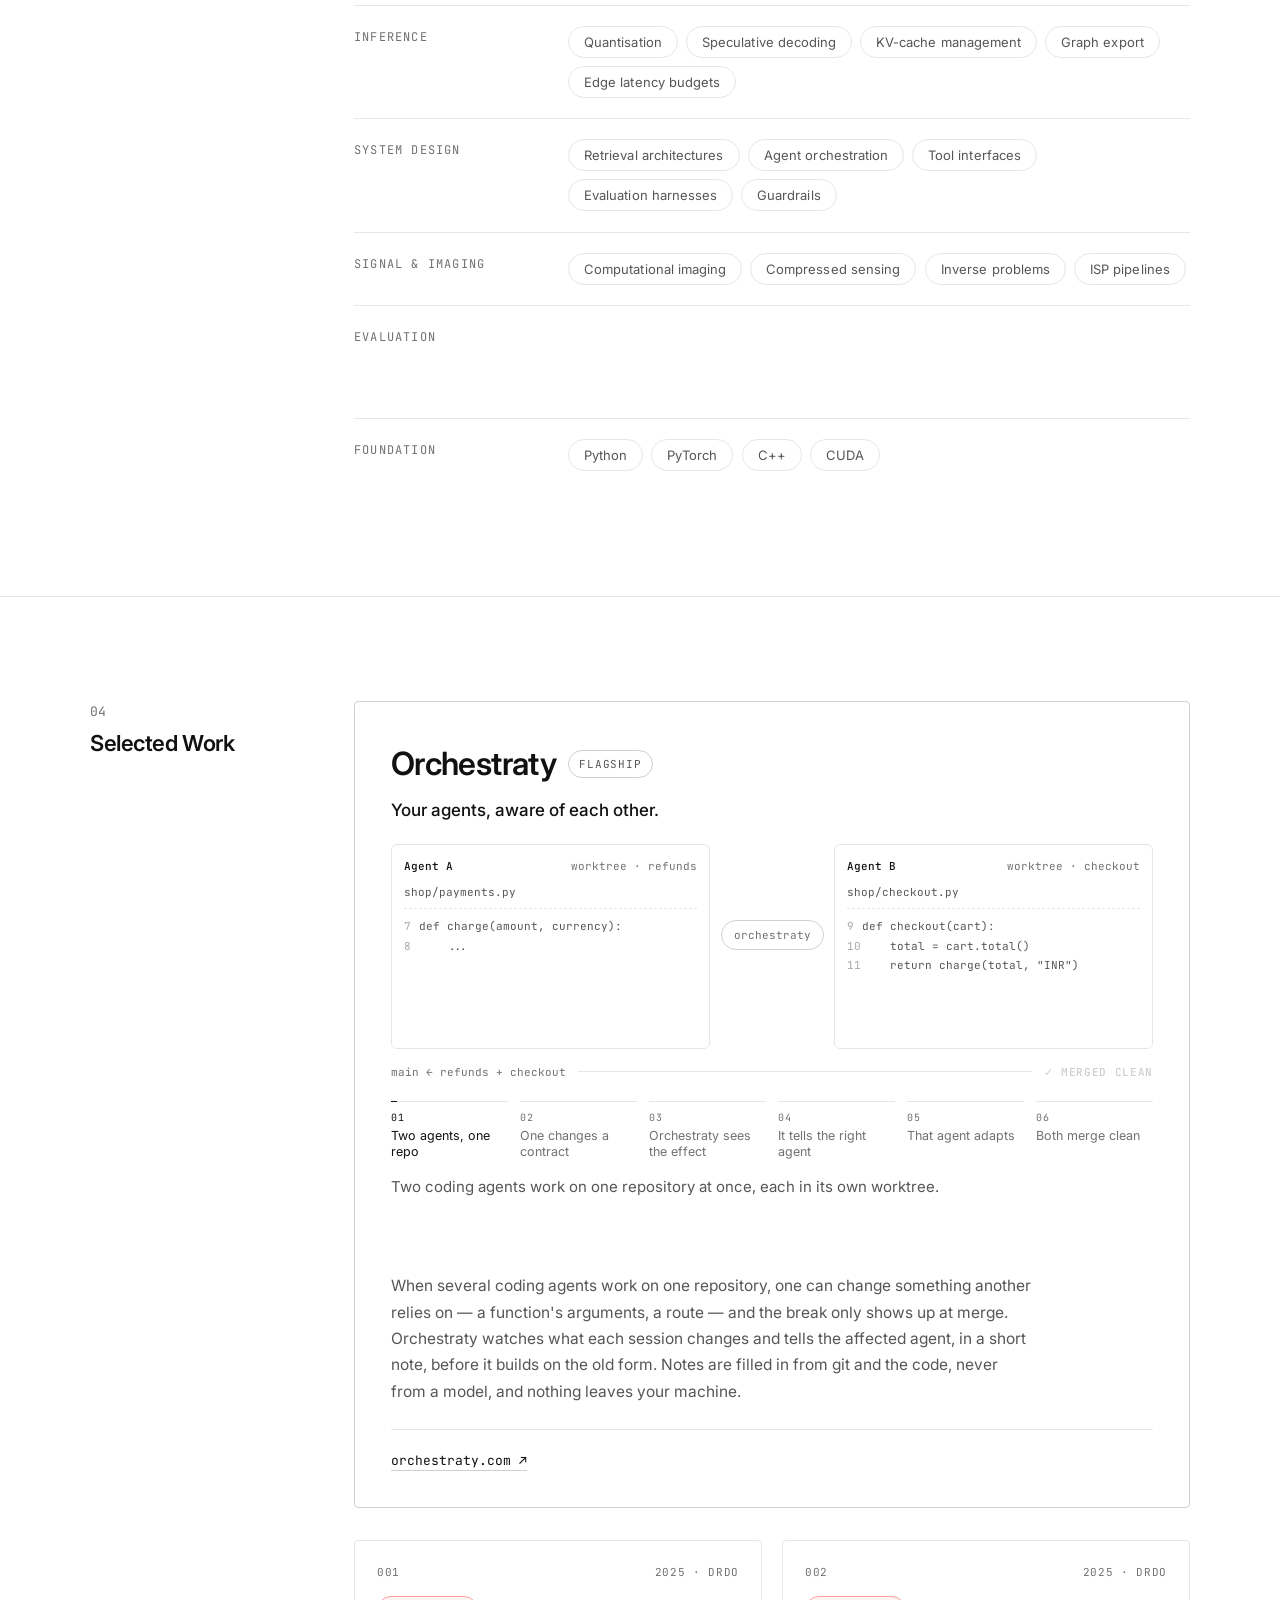
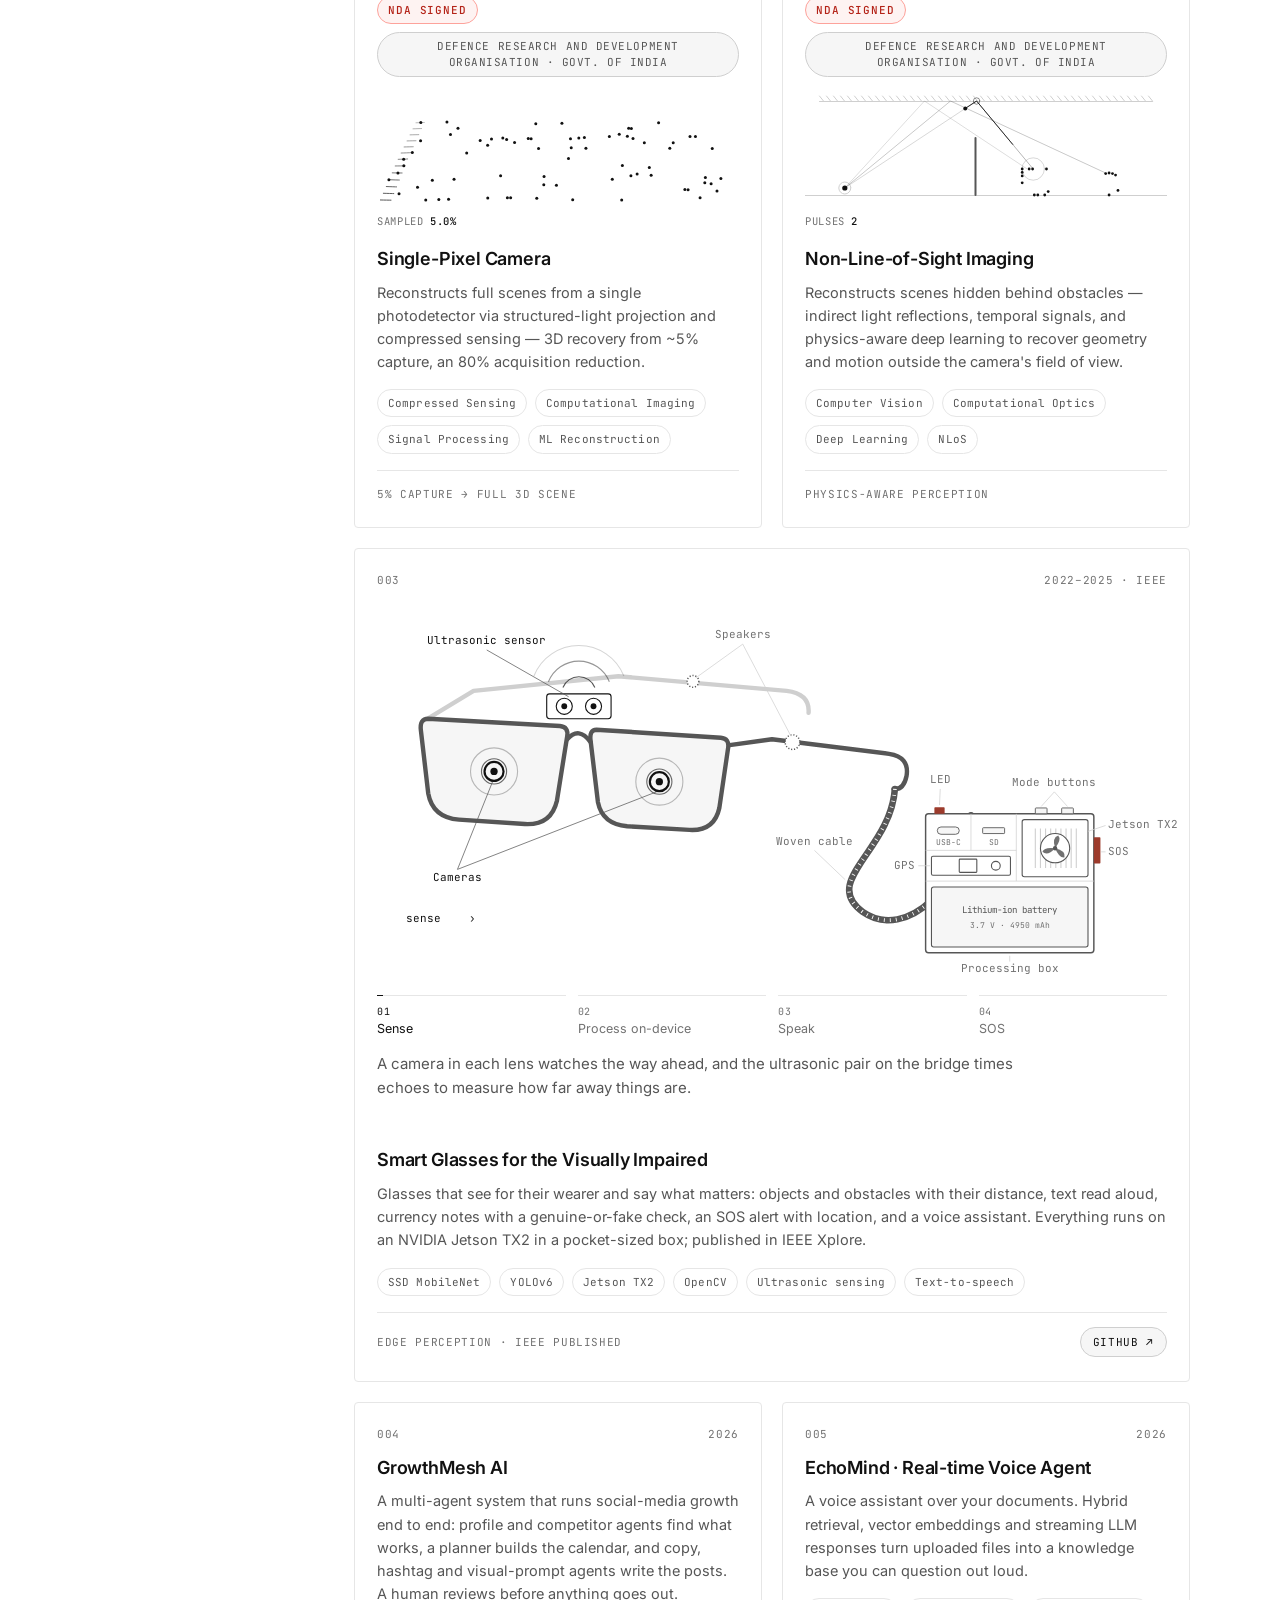
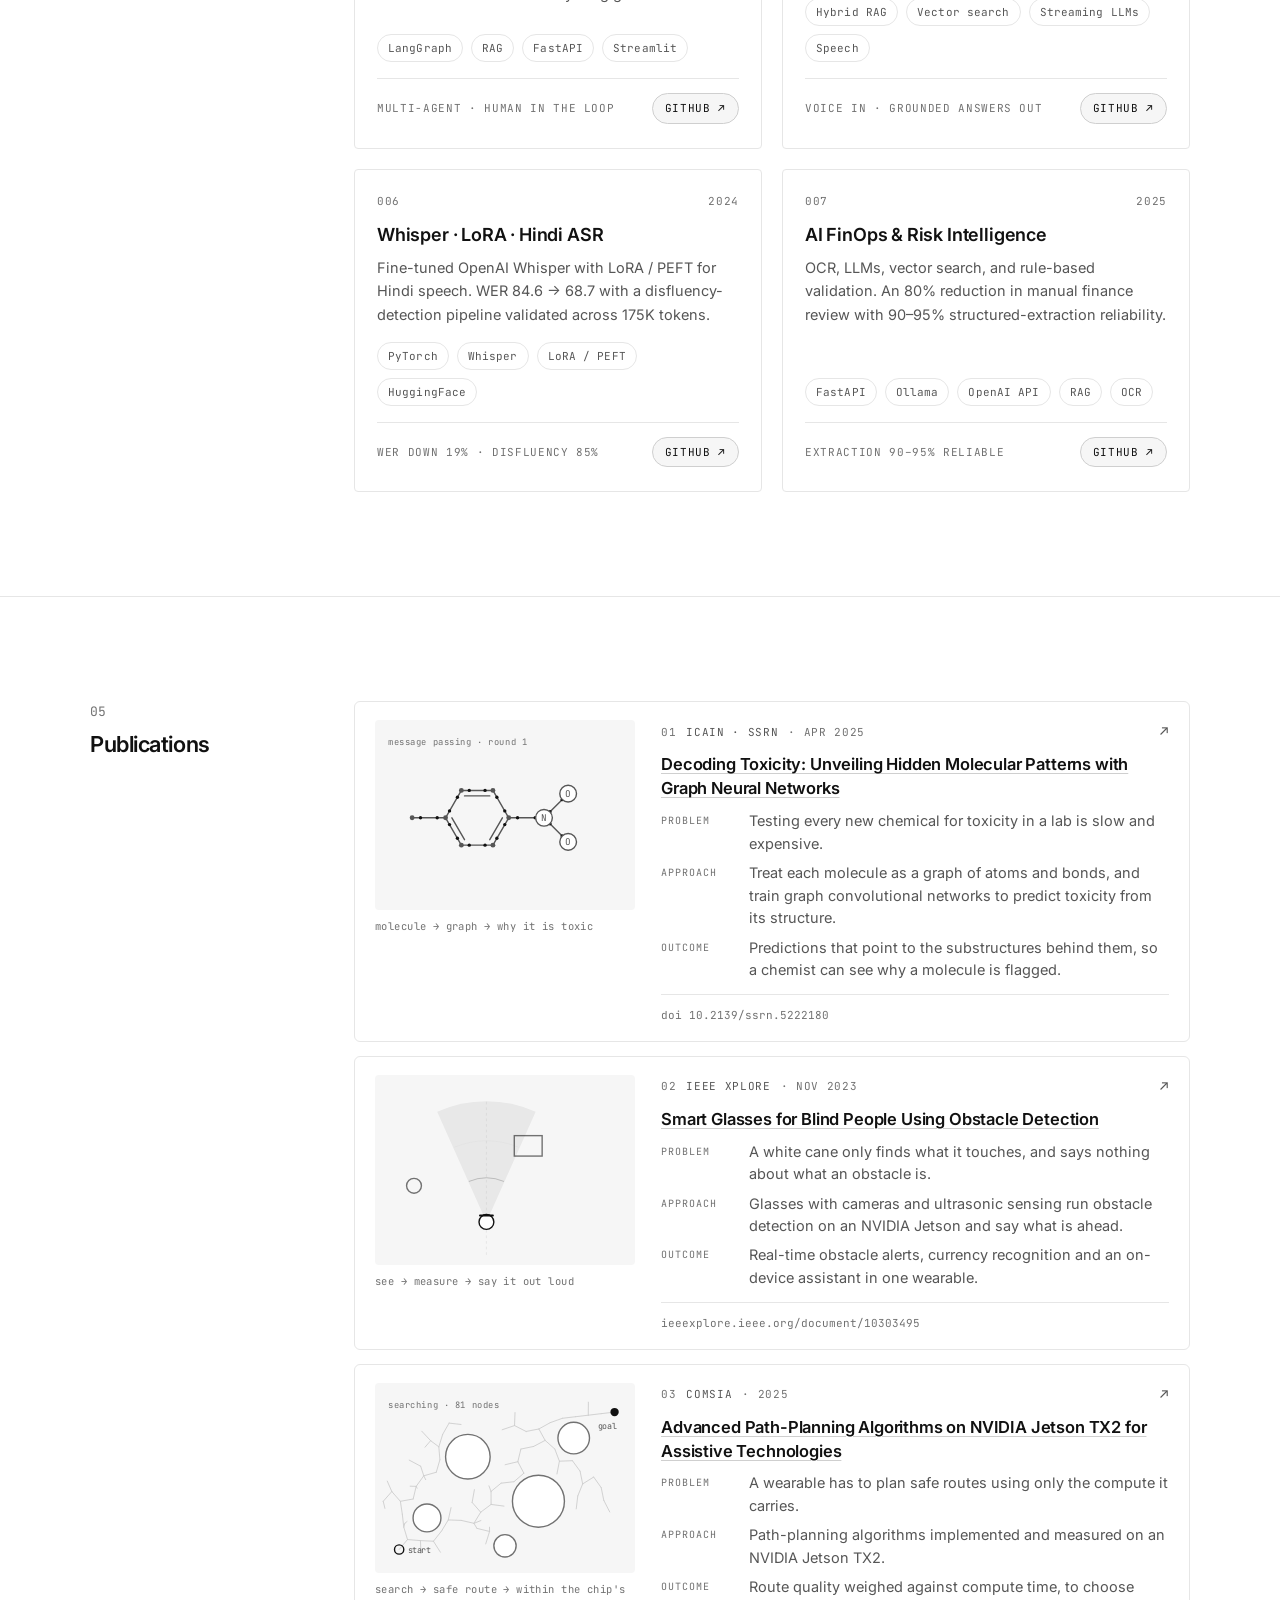
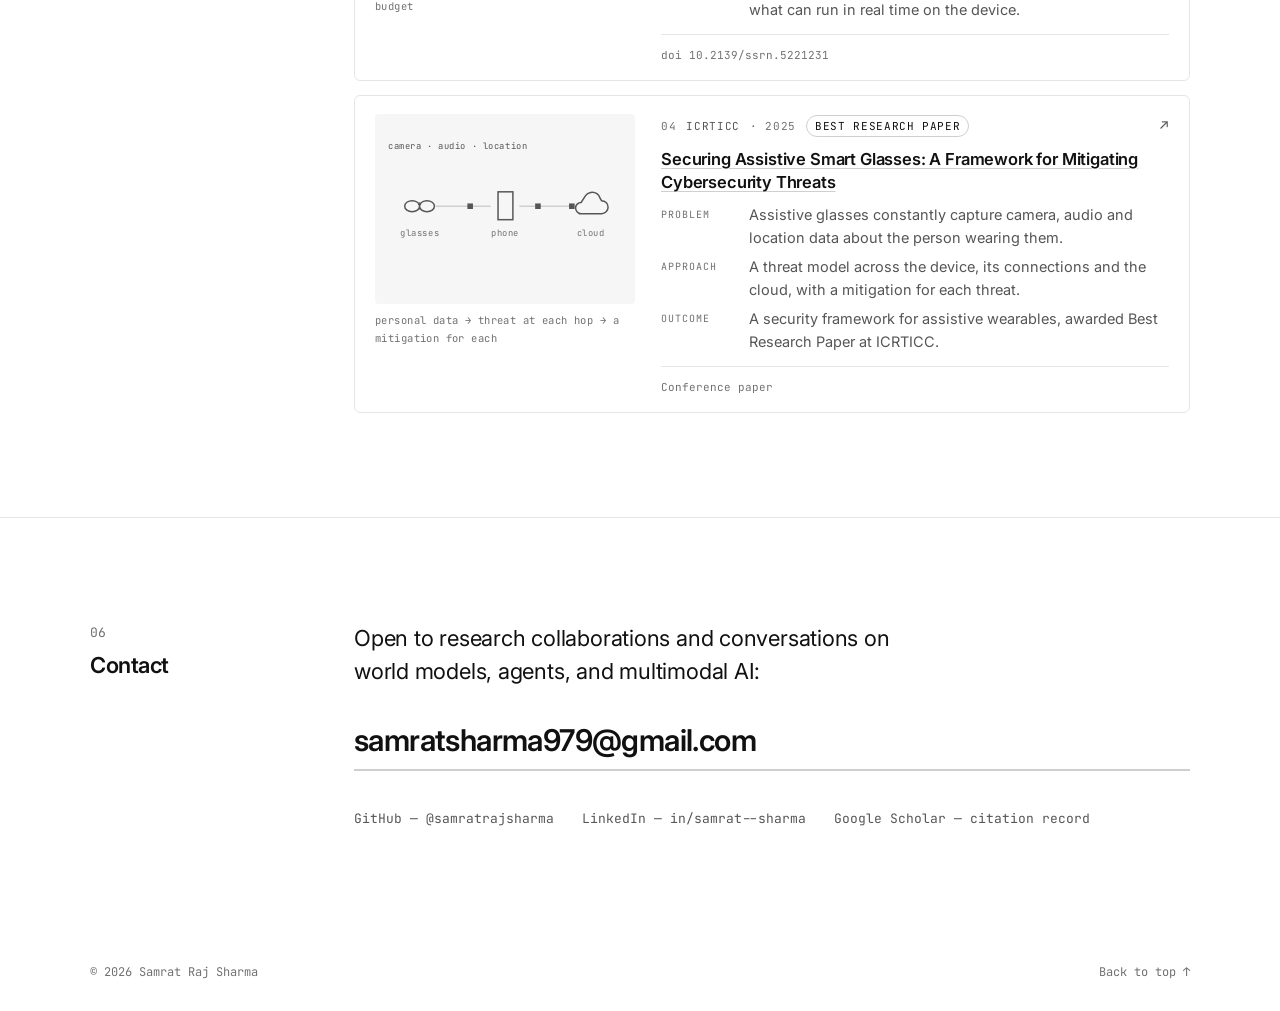
==== commit e958cd40: "Add visual explainers and sync content with LinkedIn Content: - AI-first title, meta tags, JSON-LD a" ====
--- a/index.html
+++ b/index.html
@@ -3,11 +3,11 @@
 <head>
 <meta charset="UTF-8" />
 <meta name="viewport" content="width=device-width, initial-scale=1.0" />
-<meta name="description" content="Research Scientist at Thoughtrons, working at the intersection of thermal imagery and machine vision — generative models, perception architectures, and embedded deployment." />
+<meta name="description" content="Research Scientist at Thoughtrons, building frontier AI that perceives, reasons, and acts — generative models, world models, and multimodal systems." />
 <meta name="color-scheme" content="light dark" />
 <meta name="theme-color" content="#ffffff" media="(prefers-color-scheme: light)" />
 <meta name="theme-color" content="#0b0b0b" media="(prefers-color-scheme: dark)" />
-<title>Samrat Raj Sharma — Research Scientist · Thermal &amp; Machine Vision</title>
+<title>Samrat Raj Sharma — Research Scientist · Generative &amp; Multimodal AI</title>
 <link rel="canonical" href="https://samratrajsharma.github.io/" />
 
 <!-- Link previews. Absolute URLs are required: crawlers do not resolve
@@ -16,8 +16,8 @@
 <meta property="og:site_name" content="Samrat Raj Sharma" />
 <meta property="og:url" content="https://samratrajsharma.github.io/" />
 <meta property="og:title" content="Samrat Raj Sharma — Research Scientist" />
-<meta property="og:description" content="Working at the intersection of thermal imagery and machine vision — generative models, perception architectures, and embedded deployment." />
-<meta property="og:image" content="https://samratrajsharma.github.io/assets/og-card.jpg" />
+<meta property="og:description" content="Frontier AI that perceives, reasons, and acts — generative models, world models, and multimodal systems." />
+<meta property="og:image" content="https://samratrajsharma.github.io/assets/og-card.jpg?v=2" />
 <meta property="og:image:width" content="1200" />
 <meta property="og:image:height" content="630" />
 <meta property="og:image:alt" content="Samrat Raj Sharma — Research Scientist, Thoughtrons" />
@@ -26,8 +26,8 @@
 
 <meta name="twitter:card" content="summary_large_image" />
 <meta name="twitter:title" content="Samrat Raj Sharma — Research Scientist" />
-<meta name="twitter:description" content="Working at the intersection of thermal imagery and machine vision — generative models, perception architectures, and embedded deployment." />
-<meta name="twitter:image" content="https://samratrajsharma.github.io/assets/og-card.jpg" />
+<meta name="twitter:description" content="Frontier AI that perceives, reasons, and acts — generative models, world models, and multimodal systems." />
+<meta name="twitter:image" content="https://samratrajsharma.github.io/assets/og-card.jpg?v=2" />
 
 <!-- Structured data: lets search engines tie the name to the role, employer
      and profiles instead of reading the page as anonymous text. -->
@@ -45,12 +45,13 @@
   "email": "mailto:samratsharma979@gmail.com",
   "address": { "@type": "PostalAddress", "addressCountry": "IN" },
   "knowsAbout": [
-    "Computer Vision",
-    "Thermal and Infrared Imaging",
     "Generative Models",
-    "Multimodal Machine Learning",
+    "Diffusion Models",
+    "World Models",
+    "Multimodal AI",
     "Large Language Models",
-    "Embedded Inference"
+    "AI Agents",
+    "Computer Vision"
   ],
   "sameAs": [
     "https://github.com/samratrajsharma",
@@ -67,6 +68,14 @@
       var saved = localStorage.getItem('theme');
       var theme = saved || (window.matchMedia('(prefers-color-scheme: dark)').matches ? 'dark' : 'light');
       document.documentElement.setAttribute('data-theme', theme);
+    } catch (e) {}
+    // Opening sequence: once per visit, never with reduced motion. The class
+    // hides the hero before first paint so nothing flashes before it plays.
+    try {
+      if (!window.matchMedia('(prefers-reduced-motion: reduce)').matches &&
+          !sessionStorage.getItem('intro') && document.fonts) {
+        document.documentElement.classList.add('intro');
+      }
     } catch (e) {}
   })();
 </script>
@@ -143,7 +152,7 @@
   <header class="hero" id="top">
     <div class="container">
       <div class="hero-text">
-        <p class="eyebrow">Research Scientist — Vision &amp; LLMs</p>
+        <p class="eyebrow">Research Scientist — Generative &amp; Multimodal AI</p>
         <h1 class="hero-name notranslate" translate="no">Samrat Raj Sharma</h1>
         <p class="hero-tagline">
           Frontier AI that <em>perceives</em>, <em>reasons</em>, and
@@ -184,12 +193,16 @@
 
       <div class="prose">
         <p>
-          I'm a Research Scientist at <strong>Thoughtrons</strong>, where we build
-          and ship AI systems for defence and deep-tech — work that sits at the
-          intersection of <strong>thermal imagery</strong> and
-          <strong>machine vision</strong>. Across the wider stack I research
-          <strong>computer vision</strong>, <strong>multimodal and generative
-          models</strong>, and <strong>LLMs</strong>.
+          I'm a Research Scientist at <strong>Thoughtrons</strong>, working on
+          <strong>generative models</strong>, <strong>world models</strong>, and
+          <strong>multimodal systems</strong> that turn pixels and language into
+          decisions — physics-informed diffusion, Vision-Language-Action
+          architectures, and the synthetic data that trains them.
+        </p>
+        <p>
+          Alongside research I ship systems. The flagship is
+          <strong>Orchestraty</strong>, a coordination layer that lets AI coding
+          agents work in parallel without breaking each other's work.
         </p>
       </div>
     </div>
@@ -203,40 +216,45 @@
         <h2 class="section-title" id="experience-title">Experience</h2>
       </div>
 
+      <!-- Drawn by script.js from the data-from / data-to / data-label
+           attributes on each entry below, so the list stays the single source
+           of truth. Hidden until drawn. -->
+      <figure class="career-graph" aria-hidden="true"></figure>
+
       <ol class="timeline">
-        <li class="entry">
+        <li class="entry" data-from="2026-05" data-label="Thoughtrons" data-role="Research Scientist">
           <div class="entry-when">
-            <span class="entry-date">2026 — Present</span>
+            <span class="entry-date">May 2026 — Present</span>
             <span class="entry-now">Now</span>
           </div>
           <div class="entry-body">
             <h3 class="entry-role">Research Scientist</h3>
             <p class="entry-org">Thoughtrons</p>
             <ul class="entry-points">
-              <li><strong>Autonomous Thermal Perception</strong> — spearheading the replication of autonomous vision pipelines for physics-based LWIR/IR imaging, fusing radiometric ISP processing with optimized real-time detection for edge deployment.</li>
-              <li><strong>Modern Vision &amp; Foundation Models</strong> — scaling multimodal Vision Foundation Models and self-supervised visual encoders to deliver robust zero-shot and few-shot inference within clean, modular PyTorch workflows.</li>
-              <li><strong>System Architecture &amp; Data Engineering</strong> — leading the system design of a monolithic control-system platform while architecting high-throughput data pipelines for continuous ingestion, curation, and model evaluation.</li>
-            </ul>
-          </div>
-        </li>
-
-        <li class="entry">
+              <li><strong>Generative world models</strong> — physics-informed diffusion and neural world models for high-fidelity scene understanding and generation.</li>
+              <li><strong>Vision-Language-Action</strong> — architectures and neural radiance fields for spatial reasoning.</li>
+              <li><strong>Synthetic data</strong> — multi-sensor pipelines that make models robust in complex real-world conditions.</li>
+            </ul>
+          </div>
+        </li>
+
+        <li class="entry" data-from="2026-01" data-to="2026-04" data-label="ITGo Labs" data-role="Generative AI Engineer">
           <div class="entry-when">
-            <span class="entry-date">Feb 2026 — Present</span>
+            <span class="entry-date">Jan 2026 — Apr 2026</span>
           </div>
           <div class="entry-body">
-            <h3 class="entry-role">AI Engineer</h3>
+            <h3 class="entry-role">Generative AI Engineer</h3>
             <p class="entry-org">ITGo Labs · Mumbai</p>
             <ul class="entry-points">
-              <li>Computer vision systems for defense UAV / drone applications — real-time perception &amp; target detection.</li>
-              <li>YOLO and Vision Transformer optimization for resource-constrained edge hardware.</li>
-            </ul>
-          </div>
-        </li>
-
-        <li class="entry">
+              <li>Large-scale data curation, synthetic-data generation and annotation pipelines for detection and perception models.</li>
+              <li>Visual perception workflows: object detection, representation learning, spatial scene analysis and multi-stage vision pipelines.</li>
+            </ul>
+          </div>
+        </li>
+
+        <li class="entry" data-from="2025-06" data-to="2025-12" data-label="DRDO" data-role="R&amp;D Trainee">
           <div class="entry-when">
-            <span class="entry-date">Jun 2025 — Nov 2025</span>
+            <span class="entry-date">Jun 2025 — Dec 2025</span>
           </div>
           <div class="entry-body">
             <h3 class="entry-role">R&amp;D Trainee</h3>
@@ -248,7 +266,7 @@
           </div>
         </li>
 
-        <li class="entry">
+        <li class="entry" data-from="2024-09" data-to="2025-03" data-label="Dr. Sanjan TP Gupta" data-role="ML Research Intern">
           <div class="entry-when">
             <span class="entry-date">Sep 2024 — Mar 2025</span>
           </div>
@@ -262,7 +280,7 @@
           </div>
         </li>
 
-        <li class="entry">
+        <li class="entry" data-from="2024-02" data-to="2024-09" data-label="Teens in AI" data-role="Volunteer Data Scientist">
           <div class="entry-when">
             <span class="entry-date">Feb 2024 — Sep 2024</span>
           </div>
@@ -421,14 +439,77 @@
       <article class="flagship">
         <div class="flagship-head">
           <h3 class="flagship-title">Orchestraty</h3>
-          <span class="badge">Platform · Private Beta</span>
-        </div>
-        <p class="flagship-sub">The AI Operating System for production-ready data.</p>
+          <span class="badge">Flagship</span>
+        </div>
+        <p class="flagship-sub">Your agents, aware of each other.</p>
+
+        <!-- Explainer: the whole loop in six steps, with real code. Two
+             agent sessions edit one repository; one changes a function the
+             other calls; Orchestraty tells the second agent before its next
+             edit; it adapts; both merge clean. script.js steps through it
+             (click a step to jump, hover to pause). -->
+        <figure class="explainer orch-x" data-ex="orch" aria-label="How Orchestraty works, in six steps">
+          <div class="ox-stage notranslate" translate="no">
+            <div class="ox-pane ox-a">
+              <div class="ox-head"><b>Agent A</b><span>worktree · refunds</span></div>
+              <div class="ox-file">shop/payments.py</div>
+              <pre class="ox-code"><span class="ln">7</span><span class="ox-line ox-sig">def charge(amount, <span class="ox-ins">*, </span>currency):</span>
+<span class="ln">8</span>    ...</pre>
+              <span class="ox-tag ox-tag-a">changed the contract</span>
+            </div>
+
+            <div class="ox-hub" aria-hidden="true">
+              <span class="ox-wire ox-wire-in"><i></i></span>
+              <span class="ox-core">orchestraty</span>
+              <span class="ox-wire ox-wire-out"><i></i></span>
+              <ul class="ox-facts">
+                <li>charge(): currency now keyword-only</li>
+                <li>called in checkout.py:11, session B</li>
+              </ul>
+            </div>
+
+            <div class="ox-pane ox-b">
+              <div class="ox-head"><b>Agent B</b><span>worktree · checkout</span></div>
+              <div class="ox-file">shop/checkout.py</div>
+              <p class="ox-note"><b>note</b> charge() changed in another session: currency can no longer be passed by position. Line 11 calls it; pass it by name.</p>
+              <pre class="ox-code"><span class="ln">9</span>def checkout(cart):
+<span class="ln">10</span>    total = cart.total()
+<span class="ln">11</span>    <span class="ox-line ox-call">return charge(total, <span class="ox-old">"INR"</span><span class="ox-new">currency="INR"</span>)</span></pre>
+              <span class="ox-tag ox-tag-b">adapted</span>
+            </div>
+          </div>
+
+          <div class="ox-merge notranslate" translate="no">
+            <span class="ox-merge-line"></span>
+            <span>main ← refunds + checkout</span>
+            <b>merged clean</b>
+          </div>
+
+          <ol class="ex-steps">
+            <li><button type="button">Two agents, one repo</button></li>
+            <li><button type="button">One changes a contract</button></li>
+            <li><button type="button">Orchestraty sees the effect</button></li>
+            <li><button type="button">It tells the right agent</button></li>
+            <li><button type="button">That agent adapts</button></li>
+            <li><button type="button">Both merge clean</button></li>
+          </ol>
+          <p class="ex-say" aria-live="polite">
+            <span data-say>Two coding agents work on one repository at once, each in its own worktree.</span>
+            <span data-say>Agent A makes <code>currency</code> keyword-only in <code>charge()</code>. Its own tests pass, so on its own branch nothing looks wrong: the break would only show up at merge.</span>
+            <span data-say>Orchestraty sees the edit, works out what it affects, and finds that <code>checkout.py</code>, in Agent B's session, still calls <code>charge()</code> the old way.</span>
+            <span data-say>Before Agent B's next edit of that file, Orchestraty hands it a short note built from facts in git and the code. No model, no guessing, nothing leaves the machine.</span>
+            <span data-say>Agent B passes <code>currency</code> by name, which works with both versions of <code>charge()</code>.</span>
+            <span data-say>Both branches merge cleanly. The break never happened, and you were not interrupted.</span>
+          </p>
+        </figure>
+
         <p class="flagship-desc">
-          The umbrella platform bringing structure, intelligence, and automation
-          to the entire data lifecycle — from raw ingestion to production-ready
-          output. No more stitching together dozens of tools; one system
-          orchestrates everything.
+          When several coding agents work on one repository, one can change
+          something another relies on — a function's arguments, a route — and
+          the break only shows up at merge. Orchestraty watches what each
+          session changes and tells the affected agent, in a short note,
+          before it builds on the old form. Notes are filled in from git and
+          the code, never from a model, and nothing leaves your machine.
         </p>
         <p class="flagship-foot">
           <a href="https://orchestraty.com" target="_blank" rel="noopener">orchestraty.com&nbsp;↗</a>
@@ -446,6 +527,50 @@
             <span class="badge badge-nda">NDA Signed</span>
             <span class="badge badge-org">Defence Research and Development Organisation · Govt. of India</span>
           </p>
+
+          <!-- Live drawing: 5% of the surface is sampled, then the full scene
+               is reconstructed through those samples. Drawn by script.js. -->
+          <figure class="viz viz-spc" aria-hidden="true">
+            <canvas></canvas>
+            <figcaption class="viz-caption notranslate" translate="no">
+              <span>sampled <b data-v="pct">0.0%</b></span>
+              <span class="viz-then">→ full 3D scene</span>
+            </figcaption>
+          </figure>
+
+          <h3 class="project-title">Single-Pixel Camera</h3>
+          <p class="project-desc">
+            Reconstructs full scenes from a single photodetector via
+            structured-light projection and compressed sensing — 3D recovery
+            from ~5% capture, an 80% acquisition reduction.
+          </p>
+          <ul class="tags tags-sm">
+            <li>Compressed Sensing</li><li>Computational Imaging</li><li>Signal Processing</li><li>ML Reconstruction</li>
+          </ul>
+          <p class="project-note">5% capture → full 3D scene</p>
+        </li>
+
+        <li class="project">
+          <div class="project-top">
+            <span class="project-num">002</span>
+            <span class="project-year">2025 · DRDO</span>
+          </div>
+          <p class="badge-row">
+            <span class="badge badge-nda">NDA Signed</span>
+            <span class="badge badge-org">Defence Research and Development Organisation · Govt. of India</span>
+          </p>
+
+          <!-- Live drawing: laser pulses bounce off a visible wall, reach the
+               scene hidden behind the corner, and return; each pulse adds to
+               the reconstruction. Drawn by script.js. -->
+          <figure class="viz viz-nlos" aria-hidden="true">
+            <canvas></canvas>
+            <figcaption class="viz-caption notranslate" translate="no">
+              <span>pulses <b data-v="pulses">0</b></span>
+              <span class="viz-then">→ hidden scene recovered</span>
+            </figcaption>
+          </figure>
+
           <h3 class="project-title">Non-Line-of-Sight Imaging</h3>
           <p class="project-desc">
             Reconstructs scenes hidden behind obstacles — indirect light
@@ -458,49 +583,180 @@
           <p class="project-note">Physics-aware perception</p>
         </li>
 
-        <li class="project">
-          <div class="project-top">
-            <span class="project-num">002</span>
-            <span class="project-year">2025 · DRDO</span>
-          </div>
-          <p class="badge-row">
-            <span class="badge badge-nda">NDA Signed</span>
-            <span class="badge badge-org">Defence Research and Development Organisation · Govt. of India</span>
-          </p>
-          <h3 class="project-title">Single-Pixel Camera</h3>
-          <p class="project-desc">
-            Reconstructs full scenes from a single photodetector via
-            structured-light projection and compressed sensing — 3D recovery
-            from ~5% capture, an 80% acquisition reduction.
-          </p>
-          <ul class="tags tags-sm">
-            <li>Compressed Sensing</li><li>Computational Imaging</li><li>Signal Processing</li><li>ML Reconstruction</li>
-          </ul>
-          <p class="project-note">5% capture → full 3D scene</p>
-        </li>
-
-        <li class="project">
+        <li class="project project-wide">
           <div class="project-top">
             <span class="project-num">003</span>
             <span class="project-year">2022–2025 · IEEE</span>
           </div>
-          <h3 class="project-title">Smart Glasses for the Blind</h3>
-          <p class="project-desc">
-            Real-time obstacle detection, currency recognition, SOS, and an
-            on-device AI assistant on NVIDIA Jetson — published in IEEE Xplore.
-          </p>
-          <ul class="tags tags-sm">
-            <li>YOLOv6</li><li>SSD MobileNet</li><li>Jetson TX2</li><li>OpenCV</li><li>Arduino</li>
-          </ul>
-          <div class="project-foot">
-            <span class="project-note">Edge perception · IEEE published</span>
-            <a class="project-link" href="https://github.com/samratrajsharma/Smart_Glasses-navigation-Education-Project" target="_blank" rel="noopener">GitHub&nbsp;↗</a>
+
+          <!-- Explainer: the hardware, redrawn from the project's own diagram
+               and brought to life in four steps (sense, process, speak, SOS).
+               Hover any part or label for what it does. script.js runs it. -->
+          <figure class="explainer glasses-x" data-ex="glasses" aria-label="How the smart glasses work, in four steps">
+            <svg class="gx" viewBox="0 0 1080 500" aria-hidden="true" focusable="false">
+              <path class="gx-far" d="M66 152 L132 112 L330 92 L560 112 Q592 116 590 142"/>
+              <g data-part="speakers"><circle class="gx-spk" cx="432" cy="99" r="8"/></g>
+              <path class="gx-glass" d="M70 150 L250 160 Q262 161 260 174 L246 262 Q238 296 202 294 L112 288 Q76 285 70 252 L60 166 Q58 150 70 150 Z"/>
+              <path class="gx-glass" d="M300 165 L470 176 Q482 177 480 190 L468 272 Q461 304 427 302 L342 297 Q308 294 302 264 L292 180 Q290 165 300 165 Z"/>
+              <path class="gx-frame" d="M70 150 L250 160 Q262 161 260 174 L246 262 Q238 296 202 294 L112 288 Q76 285 70 252 L60 166 Q58 150 70 150 Z"/>
+              <path class="gx-frame" d="M300 165 L470 176 Q482 177 480 190 L468 272 Q461 304 427 302 L342 297 Q308 294 302 264 L292 180 Q290 165 300 165 Z"/>
+              <path class="gx-frame" d="M260 178 Q276 160 292 182"/>
+              <path class="gx-frame" d="M482 186 L540 178 L700 198 Q728 202 724 228 Q720 248 706 246"/>
+              <g data-part="speakers"><circle class="gx-spk" cx="568" cy="182" r="10"/></g>
+              <g data-part="ultrasonic">
+                <rect class="gx-unit" x="232" y="116" width="88" height="34" rx="4"/>
+                <circle class="gx-soft" cx="256" cy="133" r="11"/><circle class="gx-dot" cx="256" cy="133" r="4"/>
+                <circle class="gx-soft" cx="296" cy="133" r="11"/><circle class="gx-dot" cx="296" cy="133" r="4"/>
+              </g>
+              <g data-part="cameras">
+                <circle class="gx-ring" cx="160" cy="222" r="13"/><circle class="gx-dot" cx="160" cy="222" r="5"/>
+                <circle class="gx-ring" cx="386" cy="236" r="13"/><circle class="gx-dot" cx="386" cy="236" r="5"/>
+              </g>
+              <g data-part="cable">
+                <path class="gx-cable" d="M708 246 C 702 330, 606 372, 664 414 C 724 456, 804 376, 812 282"/>
+                <path class="gx-weave" d="M708 246 C 702 330, 606 372, 664 414 C 724 456, 804 376, 812 282"/>
+              </g>
+
+              <g data-part="box"><rect class="gx-box" x="750" y="280" width="230" height="190" rx="4"/></g>
+              <g data-part="typec">
+                <path class="gx-cell" d="M812 280 V330 M750 330 H874"/>
+                <rect class="gx-slot" x="766" y="298" width="30" height="10" rx="5"/>
+                <text class="gx-cap" x="781" y="322">USB-C</text>
+              </g>
+              <g data-part="sd">
+                <path class="gx-cell" d="M874 280 V372"/>
+                <rect class="gx-slot" x="828" y="299" width="30" height="8" rx="1"/>
+                <text class="gx-cap" x="843" y="322">SD</text>
+              </g>
+              <g data-part="jetson">
+                <rect class="gx-unit" x="882" y="288" width="90" height="78" rx="3"/>
+                <g class="gx-fins"><line x1="900" y1="300" x2="900" y2="354"/><line x1="907" y1="300" x2="907" y2="354"/><line x1="914" y1="300" x2="914" y2="354"/><line x1="921" y1="300" x2="921" y2="354"/><line x1="928" y1="300" x2="928" y2="354"/><line x1="935" y1="300" x2="935" y2="354"/><line x1="942" y1="300" x2="942" y2="354"/><line x1="949" y1="300" x2="949" y2="354"/><line x1="956" y1="300" x2="956" y2="354"/></g>
+                <circle class="gx-fanbg" cx="927" cy="327" r="20"/>
+                <g class="gx-fan">
+                  <path d="M927 327 Q933 313 927 309 Q919 314 927 327 Z"/>
+                  <path d="M927 327 Q933 313 927 309 Q919 314 927 327 Z" transform="rotate(120 927 327)"/>
+                  <path d="M927 327 Q933 313 927 309 Q919 314 927 327 Z" transform="rotate(240 927 327)"/>
+                </g>
+                <circle class="gx-dot" cx="927" cy="327" r="3"/>
+              </g>
+              <g data-part="gps">
+                <rect class="gx-unit" x="758" y="338" width="108" height="26" rx="2"/>
+                <rect class="gx-soft" x="796" y="342" width="24" height="18" rx="1"/>
+                <circle class="gx-soft" cx="846" cy="351" r="6"/>
+              </g>
+              <g data-part="battery">
+                <path class="gx-cell" d="M750 372 H980"/>
+                <rect class="gx-batt" x="758" y="380" width="214" height="82" rx="3"/>
+                <text class="gx-cap gx-batt-t" x="865" y="416">Lithium-ion battery</text>
+                <text class="gx-cap" x="865" y="436">3.7 V · 4950 mAh</text>
+              </g>
+              <g data-part="led"><rect class="gx-accent" x="762" y="271" width="14" height="9" rx="1"/></g>
+              <g data-part="buttons">
+                <rect class="gx-btn" x="900" y="272" width="16" height="8" rx="1"/>
+                <rect class="gx-btn" x="936" y="272" width="16" height="8" rx="1"/>
+              </g>
+              <g data-part="sos"><rect class="gx-accent" x="980" y="312" width="9" height="36" rx="1"/></g>
+
+              <g class="gx-fx"></g>
+
+              <g class="gx-labels">
+                <g class="gx-l" data-part="ultrasonic"><path class="gx-lead" d="M150 56 L262 120"/><text x="150" y="48" text-anchor="middle">Ultrasonic sensor</text></g>
+                <g class="gx-l" data-part="speakers"><path class="gx-lead" d="M500 48 L436 94 M500 48 L566 174"/><text x="500" y="40" text-anchor="middle">Speakers</text></g>
+                <g class="gx-l" data-part="cameras"><path class="gx-lead" d="M110 356 L158 236 M110 356 L382 250"/><text x="110" y="372" text-anchor="middle">Cameras</text></g>
+                <g class="gx-l" data-part="cable"><path class="gx-lead" d="M598 330 L640 370"/><text x="598" y="322" text-anchor="middle">Woven cable</text></g>
+                <g class="gx-l" data-part="led"><path class="gx-lead" d="M770 246 L769 268"/><text x="770" y="238" text-anchor="middle">LED</text></g>
+                <g class="gx-l" data-part="buttons"><path class="gx-lead" d="M926 250 L908 270 M926 250 L944 270"/><text x="926" y="242" text-anchor="middle">Mode buttons</text></g>
+                <g class="gx-l" data-part="jetson"><path class="gx-lead" d="M996 296 L972 304"/><text x="1000" y="300">Jetson TX2</text></g>
+                <g class="gx-l" data-part="sos"><path class="gx-lead" d="M996 332 L990 332"/><text x="1000" y="336">SOS</text></g>
+                <g class="gx-l" data-part="gps"><path class="gx-lead" d="M740 351 L756 351"/><text x="736" y="355" text-anchor="end">GPS</text></g>
+                <g class="gx-l" data-part="box"><path class="gx-lead" d="M865 474 L865 482"/><text x="865" y="496" text-anchor="middle">Processing box</text></g>
+              </g>
+
+              <g class="gx-out">
+                <text class="gx-o" x="40" y="428"></text>
+                <text class="gx-o" x="40" y="452"></text>
+                <text class="gx-o" x="40" y="476"></text>
+              </g>
+            </svg>
+
+            <ol class="ex-steps" style="--n: 4">
+              <li><button type="button">Sense</button></li>
+              <li><button type="button">Process on-device</button></li>
+              <li><button type="button">Speak</button></li>
+              <li><button type="button">SOS</button></li>
+            </ol>
+            <p class="ex-say" aria-live="polite">
+              <span data-say>A camera in each lens watches the way ahead, and the ultrasonic pair on the bridge times echoes to measure how far away things are.</span>
+              <span data-say>Frames travel down the woven cable to an NVIDIA Jetson TX2 in the processing box, which runs the detection models on the device itself, with no cloud.</span>
+              <span data-say>The result comes back up the cable and is spoken through the speakers in the temples: what it is, how far, and which side.</span>
+              <span data-say>One press of SOS on the box: the GPS fix and recent calls go to an emergency contact by email.</span>
+              <span class="ex-part" data-part-say></span>
+            </p>
+          </figure>
+
+          <div class="project-main">
+            <h3 class="project-title">Smart Glasses for the Visually Impaired</h3>
+            <p class="project-desc">
+              Glasses that see for their wearer and say what matters: objects
+              and obstacles with their distance, text read aloud, currency
+              notes with a genuine-or-fake check, an SOS alert with location,
+              and a voice assistant. Everything runs on an NVIDIA Jetson TX2
+              in a pocket-sized box; published in IEEE Xplore.
+            </p>
+            <ul class="tags tags-sm">
+              <li>SSD MobileNet</li><li>YOLOv6</li><li>Jetson TX2</li><li>OpenCV</li><li>Ultrasonic sensing</li><li>Text-to-speech</li>
+            </ul>
+            <div class="project-foot">
+              <span class="project-note">Edge perception · IEEE published</span>
+              <a class="project-link" href="https://github.com/samratrajsharma/Smart_Glasses-navigation-Education-Project" target="_blank" rel="noopener">GitHub&nbsp;↗</a>
+            </div>
           </div>
         </li>
 
         <li class="project">
           <div class="project-top">
             <span class="project-num">004</span>
+            <span class="project-year">2026</span>
+          </div>
+          <h3 class="project-title">GrowthMesh AI</h3>
+          <p class="project-desc">
+            A multi-agent system that runs social-media growth end to end:
+            profile and competitor agents find what works, a planner builds the
+            calendar, and copy, hashtag and visual-prompt agents write the
+            posts. A human reviews before anything goes out.
+          </p>
+          <ul class="tags tags-sm">
+            <li>LangGraph</li><li>RAG</li><li>FastAPI</li><li>Streamlit</li>
+          </ul>
+          <div class="project-foot">
+            <span class="project-note">Multi-agent · human in the loop</span>
+            <a class="project-link" href="https://github.com/samratrajsharma/GrowthMesh-AI" target="_blank" rel="noopener">GitHub&nbsp;↗</a>
+          </div>
+        </li>
+
+        <li class="project">
+          <div class="project-top">
+            <span class="project-num">005</span>
+            <span class="project-year">2026</span>
+          </div>
+          <h3 class="project-title">EchoMind · Real-time Voice Agent</h3>
+          <p class="project-desc">
+            A voice assistant over your documents. Hybrid retrieval, vector
+            embeddings and streaming LLM responses turn uploaded files into a
+            knowledge base you can question out loud.
+          </p>
+          <ul class="tags tags-sm">
+            <li>Hybrid RAG</li><li>Vector search</li><li>Streaming LLMs</li><li>Speech</li>
+          </ul>
+          <div class="project-foot">
+            <span class="project-note">Voice in · grounded answers out</span>
+            <a class="project-link" href="https://github.com/samratrajsharma/EchoMind---Real-time-voice-AI-agent-with-RAG" target="_blank" rel="noopener">GitHub&nbsp;↗</a>
+          </div>
+        </li>
+
+        <li class="project">
+          <div class="project-top">
+            <span class="project-num">006</span>
             <span class="project-year">2024</span>
           </div>
           <h3 class="project-title">Whisper · LoRA · Hindi ASR</h3>
@@ -520,7 +776,7 @@
 
         <li class="project">
           <div class="project-top">
-            <span class="project-num">005</span>
+            <span class="project-num">007</span>
             <span class="project-year">2025</span>
           </div>
           <h3 class="project-title">AI FinOps &amp; Risk Intelligence</h3>
@@ -549,69 +805,97 @@
         <h2 class="section-title" id="publications-title">Publications</h2>
       </div>
 
+      <!-- Each paper explains itself: a figure that shows the idea, then the
+           problem, the approach and the outcome in a line each. The figures
+           are drawn by script.js, play once when seen, and replay on hover. -->
       <ol class="pubs">
         <li class="pub">
           <a href="https://dx.doi.org/10.2139/ssrn.5222180" target="_blank" rel="noopener">
-            <div class="pub-head">
-              <span class="pub-venue">ICAIN · SSRN</span>
-              <span class="pub-date">Apr 2025</span>
-              <span class="pub-go" aria-hidden="true">↗</span>
+            <figure class="pub-fig" data-fig="gnn" aria-hidden="true">
+              <canvas></canvas>
+              <figcaption class="notranslate" translate="no">molecule → graph → why it is toxic</figcaption>
+            </figure>
+            <div class="pub-body">
+              <div class="pub-head">
+                <span class="pub-venue">ICAIN · SSRN</span>
+                <span class="pub-date">Apr 2025</span>
+                <span class="pub-go" aria-hidden="true">↗</span>
+              </div>
+              <h3 class="pub-title">Decoding Toxicity: Unveiling Hidden Molecular Patterns with Graph Neural Networks</h3>
+              <dl class="pub-ctx">
+                <div><dt>Problem</dt><dd>Testing every new chemical for toxicity in a lab is slow and expensive.</dd></div>
+                <div><dt>Approach</dt><dd>Treat each molecule as a graph of atoms and bonds, and train graph convolutional networks to predict toxicity from its structure.</dd></div>
+                <div><dt>Outcome</dt><dd>Predictions that point to the substructures behind them, so a chemist can see why a molecule is flagged.</dd></div>
+              </dl>
+              <span class="pub-ident">doi&nbsp;10.2139/ssrn.5222180</span>
             </div>
-            <h3 class="pub-title">Decoding Toxicity: Unveiling Hidden Molecular Patterns with Graph Neural Networks</h3>
-            <p class="pub-summary">
-              Graph convolutional networks over molecular graphs to predict
-              chemical toxicity, with attention to which substructures drive
-              each prediction.
-            </p>
-            <span class="pub-ident">doi&nbsp;10.2139/ssrn.5222180</span>
           </a>
         </li>
         <li class="pub">
           <a href="https://ieeexplore.ieee.org/document/10303495" target="_blank" rel="noopener">
-            <div class="pub-head">
-              <span class="pub-venue">IEEE Xplore</span>
-              <span class="pub-date">Nov 2023</span>
-              <span class="pub-go" aria-hidden="true">↗</span>
+            <figure class="pub-fig" data-fig="obstacle" aria-hidden="true">
+              <canvas></canvas>
+              <figcaption class="notranslate" translate="no">see → measure → say it out loud</figcaption>
+            </figure>
+            <div class="pub-body">
+              <div class="pub-head">
+                <span class="pub-venue">IEEE Xplore</span>
+                <span class="pub-date">Nov 2023</span>
+                <span class="pub-go" aria-hidden="true">↗</span>
+              </div>
+              <h3 class="pub-title">Smart Glasses for Blind People Using Obstacle Detection</h3>
+              <dl class="pub-ctx">
+                <div><dt>Problem</dt><dd>A white cane only finds what it touches, and says nothing about what an obstacle is.</dd></div>
+                <div><dt>Approach</dt><dd>Glasses with cameras and ultrasonic sensing run obstacle detection on an NVIDIA Jetson and say what is ahead.</dd></div>
+                <div><dt>Outcome</dt><dd>Real-time obstacle alerts, currency recognition and an on-device assistant in one wearable.</dd></div>
+              </dl>
+              <span class="pub-ident">ieeexplore.ieee.org/document/10303495</span>
             </div>
-            <h3 class="pub-title">Smart Glasses for Blind People Using Obstacle Detection</h3>
-            <p class="pub-summary">
-              A wearable assistive system running real-time obstacle detection,
-              currency recognition, and an on-device assistant on NVIDIA Jetson
-              hardware.
-            </p>
-            <span class="pub-ident">ieeexplore.ieee.org/document/10303495</span>
           </a>
         </li>
         <li class="pub">
           <a href="https://dx.doi.org/10.2139/ssrn.5221231" target="_blank" rel="noopener">
-            <div class="pub-head">
-              <span class="pub-venue">COMSIA</span>
-              <span class="pub-date">2025</span>
-              <span class="pub-go" aria-hidden="true">↗</span>
+            <figure class="pub-fig" data-fig="path" aria-hidden="true">
+              <canvas></canvas>
+              <figcaption class="notranslate" translate="no">search → safe route → within the chip's budget</figcaption>
+            </figure>
+            <div class="pub-body">
+              <div class="pub-head">
+                <span class="pub-venue">COMSIA</span>
+                <span class="pub-date">2025</span>
+                <span class="pub-go" aria-hidden="true">↗</span>
+              </div>
+              <h3 class="pub-title">Advanced Path-Planning Algorithms on NVIDIA Jetson TX2 for Assistive Technologies</h3>
+              <dl class="pub-ctx">
+                <div><dt>Problem</dt><dd>A wearable has to plan safe routes using only the compute it carries.</dd></div>
+                <div><dt>Approach</dt><dd>Path-planning algorithms implemented and measured on an NVIDIA Jetson TX2.</dd></div>
+                <div><dt>Outcome</dt><dd>Route quality weighed against compute time, to choose what can run in real time on the device.</dd></div>
+              </dl>
+              <span class="pub-ident">doi&nbsp;10.2139/ssrn.5221231</span>
             </div>
-            <h3 class="pub-title">Advanced Path-Planning Algorithms on NVIDIA Jetson TX2 for Assistive Technologies</h3>
-            <p class="pub-summary">
-              Path-planning algorithms evaluated on embedded Jetson TX2 hardware,
-              weighing route quality against the compute available on a wearable
-              device.
-            </p>
-            <span class="pub-ident">doi&nbsp;10.2139/ssrn.5221231</span>
           </a>
         </li>
         <li class="pub">
           <a href="https://tinyurl.com/securingsmartglasses" target="_blank" rel="noopener">
-            <div class="pub-head">
-              <span class="pub-venue">ICRTICC</span>
-              <span class="pub-date">2025</span>
-              <span class="pub-go" aria-hidden="true">↗</span>
+            <figure class="pub-fig" data-fig="secure" aria-hidden="true">
+              <canvas></canvas>
+              <figcaption class="notranslate" translate="no">personal data → threat at each hop → a mitigation for each</figcaption>
+            </figure>
+            <div class="pub-body">
+              <div class="pub-head">
+                <span class="pub-venue">ICRTICC</span>
+                <span class="pub-date">2025</span>
+                <span class="pub-award">Best Research Paper</span>
+                <span class="pub-go" aria-hidden="true">↗</span>
+              </div>
+              <h3 class="pub-title">Securing Assistive Smart Glasses: A Framework for Mitigating Cybersecurity Threats</h3>
+              <dl class="pub-ctx">
+                <div><dt>Problem</dt><dd>Assistive glasses constantly capture camera, audio and location data about the person wearing them.</dd></div>
+                <div><dt>Approach</dt><dd>A threat model across the device, its connections and the cloud, with a mitigation for each threat.</dd></div>
+                <div><dt>Outcome</dt><dd>A security framework for assistive wearables, awarded Best Research Paper at ICRTICC.</dd></div>
+              </dl>
+              <span class="pub-ident">Conference paper</span>
             </div>
-            <h3 class="pub-title">Securing Assistive Smart Glasses: A Framework for Mitigating Cybersecurity Threats</h3>
-            <p class="pub-summary">
-              A threat model and mitigation framework for assistive smart-glass
-              platforms, which continuously handle camera, audio, and location
-              data about their wearer.
-            </p>
-            <span class="pub-ident">Conference paper</span>
           </a>
         </li>
       </ol>
@@ -627,8 +911,8 @@
       </div>
 
       <p class="contact-lead">
-        Open to research collaborations in deep-tech and defense — and to a good
-        conversation about world models, perception, and agents.
+        Open to research collaborations and conversations on world models,
+        agents, and multimodal AI:
       </p>
 
       <a class="contact-email" href="mailto:samratsharma979@gmail.com">samratsharma979@gmail.com</a>
--- a/style.css
+++ b/style.css
@@ -30,6 +30,12 @@
   --maxw: 880px;
   --pad: clamp(20px, 5vw, 40px);
   --section-gap: clamp(56px, 9vw, 104px);
+
+  /* One motion language for the whole page. --ease-out settles things into
+     place (entrances, chips); --ease-std moves things across (the theme
+     reveal, playheads, wipes). script.js mirrors both curves. */
+  --ease-out: cubic-bezier(0.22, 0.9, 0.25, 1);
+  --ease-std: cubic-bezier(0.4, 0, 0.2, 1);
 }
 
 /* Dark — explicit toggle */
@@ -326,6 +332,7 @@
 /* ============== HERO ============== */
 
 .hero {
+  position: relative;
   padding-top: clamp(64px, 13vw, 132px);
   padding-bottom: clamp(40px, 7vw, 72px);
   border-bottom: 1px solid var(--line);
@@ -397,8 +404,86 @@
   margin-bottom: 36px;
 }
 .hero-tagline em {
+  position: relative;
   font-style: normal;
   font-weight: 600;
+}
+
+/* ---- Opening sequence ----------------------------------------------------
+   Once per visit. The <head> script adds .intro before first paint, which
+   hides the hero. script.js then adds .intro-js (taking ownership), samples
+   the name into points and resolves them from noise like a diffusion model
+   denoising, while .intro-play staggers the rest of the hero in. If the
+   script never runs, the failsafe below shows everything after 3s. */
+
+.intro .eyebrow,
+.intro .hero-name,
+.intro .hero-tagline,
+.intro .hero-meta,
+.intro .hero-links,
+.intro .hero-portrait { opacity: 0; }
+
+.intro:not(.intro-js) :is(.eyebrow, .hero-name, .hero-tagline, .hero-meta, .hero-links, .hero-portrait) {
+  animation: intro-failsafe 0.01s linear 3s forwards;
+}
+@keyframes intro-failsafe { to { opacity: 1; } }
+
+.intro-canvas {
+  position: absolute;
+  inset: 0;
+  width: 100%;
+  height: 100%;
+  pointer-events: none;
+}
+
+.intro-play .eyebrow      { animation: rise 0.7s var(--ease-out) 0.05s both; }
+.intro-play .hero-tagline { animation: rise 0.7s var(--ease-out) 0.78s both; }
+.intro-play .hero-meta    { animation: rise 0.7s var(--ease-out) 1.5s both; }
+.intro-play .hero-links   { animation: rise 0.7s var(--ease-out) 1.6s both; }
+.intro-play .hero-portrait { animation: portrait-in 1.15s var(--ease-std) 0.25s both; }
+
+@keyframes rise {
+  from { opacity: 0; transform: translateY(10px); }
+  to   { opacity: 1; transform: none; }
+}
+/* The portrait develops top to bottom. Negative insets keep the frame's glow
+   outside the clip, so the shadow is never cut off. */
+@keyframes portrait-in {
+  from { opacity: 0; clip-path: inset(-40px -40px 100% -40px); }
+  30%  { opacity: 1; }
+  to   { opacity: 1; clip-path: inset(-40px -40px -40px -40px); }
+}
+
+/* Perceives → reasons → acts: attention passes over each verb in turn. A
+   hairline sweeps across it and the verb inks from faint to full. */
+.intro-play .hero-tagline em { animation: verb-ink 0.5s var(--ease-out) both; }
+.intro-play .hero-tagline em::after {
+  content: '';
+  position: absolute;
+  left: 0;
+  right: 0;
+  bottom: -1px;
+  height: 1.5px;
+  background: currentColor;
+  transform: scaleX(0);
+  animation: verb-pass 0.75s var(--ease-std) both;
+}
+.intro-play .hero-tagline em:nth-of-type(1),
+.intro-play .hero-tagline em:nth-of-type(1)::after { animation-delay: 1.02s; }
+.intro-play .hero-tagline em:nth-of-type(2),
+.intro-play .hero-tagline em:nth-of-type(2)::after { animation-delay: 1.24s; }
+.intro-play .hero-tagline em:nth-of-type(3),
+.intro-play .hero-tagline em:nth-of-type(3)::after { animation-delay: 1.46s; }
+
+@keyframes verb-ink {
+  from { color: var(--fg-faint); }
+  to   { color: var(--fg); }
+}
+@keyframes verb-pass {
+  0%     { transform: scaleX(0); transform-origin: left; }
+  50%    { transform: scaleX(1); transform-origin: left; }
+  50.1%  { transform: scaleX(1); transform-origin: right; }
+  100%   { transform: scaleX(0); transform-origin: right; }
 }
 
 .hero-meta {
@@ -589,6 +674,118 @@
 }
 .entry-points strong { color: var(--fg); font-weight: 600; }
 
+/* ---- Career graph --------------------------------------------------------
+   One row per role, newest on top, so the bars climb to the right like the
+   career did. A playhead sweeps the time axis once and each bar grows as it
+   passes. Hovering a row lights its entry in the list below, and hovering an
+   entry lights its row. */
+
+.career-graph {
+  display: none;
+  margin: 0 0 34px;
+}
+.career-graph.is-ready { display: block; }
+.career-graph svg {
+  display: block;
+  width: 100%;
+  height: auto;
+  overflow: visible;
+}
+
+.cg-axis,
+.cg-tick { stroke: var(--line-strong); stroke-width: 1; shape-rendering: crispEdges; }
+.cg-year {
+  font-family: var(--font-mono);
+  font-size: 10.5px;
+  letter-spacing: 0.04em;
+  fill: var(--fg-faint);
+}
+.cg-play { stroke: var(--fg-faint); stroke-width: 1; shape-rendering: crispEdges; }
+.cg-now  { stroke: var(--fg-faint); stroke-width: 1; stroke-dasharray: 2 3; }
+
+.cg-row { cursor: pointer; transition: opacity 0.25s ease; }
+.cg-hit { fill: transparent; }
+.cg-bar { fill: var(--line-strong); transition: fill 0.2s ease; }
+.cg-row.is-current .cg-bar,
+.cg-row:hover .cg-bar,
+.cg-row.is-lit .cg-bar { fill: var(--fg); }
+
+.cg-label {
+  font-family: var(--font-mono);
+  font-size: 10.5px;
+  letter-spacing: 0.02em;
+  fill: var(--fg-muted);
+  opacity: 0;
+  transition: opacity 0.35s var(--ease-out), fill 0.2s ease;
+}
+.cg-row.is-on .cg-label { opacity: 1; }
+.cg-row.is-current .cg-label,
+.cg-row:hover .cg-label,
+.cg-row.is-lit .cg-label { fill: var(--fg); }
+.cg-role { fill: var(--fg-faint); }
+.cg-row:hover .cg-role, .cg-row.is-lit .cg-role, .cg-row.is-current .cg-role { fill: var(--fg-muted); }
+
+/* Top-left of the graph is empty (the bars climb to the right), so the
+   readout lives there: the span by default, the hovered role's place and
+   dates on hover. */
+.cg-readout {
+  font-family: var(--font-mono);
+  font-size: 10.5px;
+  letter-spacing: 0.04em;
+  fill: var(--fg-faint);
+  transition: fill 0.2s ease;
+}
+.career-graph.is-focus .cg-readout { fill: var(--fg); }
+
+.career-graph.is-focus .cg-row:not(.is-lit) { opacity: 0.32; }
+
+.cg-head { fill: var(--fg); }
+.cg-pulse {
+  fill: none;
+  stroke: var(--fg);
+  stroke-width: 1;
+  transform-box: fill-box;
+  transform-origin: center;
+  animation: cg-pulse 2.8s var(--ease-out) infinite;
+}
+@keyframes cg-pulse {
+  0%        { opacity: 0.6; transform: scale(1); }
+  70%, 100% { opacity: 0;   transform: scale(3.4); }
+}
+
+.entry { transition: opacity 0.25s ease; }
+.timeline.is-focus .entry:not(.is-lit) { opacity: 0.35; }
+
+/* ---- Live drawings -------------------------------------------------------
+   Small canvases that show what a project does. They animate only while on
+   screen, and render one still frame under reduced motion. */
+
+.viz { position: relative; margin: 0; }
+.viz canvas { display: block; width: 100%; }
+.viz-caption {
+  display: flex;
+  flex-wrap: wrap;
+  gap: 4px 16px;
+  margin-top: 10px;
+  font-family: var(--font-mono);
+  font-size: 10.5px;
+  letter-spacing: 0.06em;
+  text-transform: uppercase;
+  color: var(--fg-faint);
+}
+.viz-caption b {
+  color: var(--fg);
+  font-weight: 500;
+  font-variant-numeric: tabular-nums;
+}
+
+.viz-spc,
+.viz-nlos { margin: 2px 0 18px; }
+.viz-spc canvas,
+.viz-nlos canvas { height: 112px; }
+.viz-then { opacity: 0; transition: opacity 0.5s var(--ease-out); }
+.viz.is-done .viz-then { opacity: 1; }
+
 /* ============== SKILLS ============== */
 
 .skills {
@@ -787,7 +984,6 @@
   transition: border-color 0.15s ease;
 }
 .flagship-foot a:hover { border-color: var(--fg); }
-.flagship-foot .dot { color: var(--fg-faint); margin: 0 6px; }
 
 /* ============== WORK — PROJECTS ============== */
 
@@ -873,14 +1069,6 @@
 }
 .project-foot { align-items: center; }
 
-/* Center a lone final card so the odd row doesn't look unbalanced */
-@media (min-width: 641px) {
-  .projects > .project:last-child:nth-child(odd) {
-    grid-column: 1 / -1;
-    max-width: calc(50% - 8px);
-    justify-self: center;
-  }
-}
 
 /* ============== PUBLICATIONS ============== */
 
@@ -963,13 +1151,6 @@
   text-decoration-color: var(--fg);
 }
 
-.pub-summary {
-  font-size: 14.5px;
-  line-height: 1.6;
-  color: var(--fg-muted);
-  max-width: 62ch;
-  margin-bottom: 13px;
-}
 .pub-ident {
   display: block;
   font-family: var(--font-mono);
@@ -978,6 +1159,484 @@
   padding-top: 11px;
   border-top: 1px solid var(--line);
   overflow-wrap: anywhere;
+}
+
+.pub-award {
+  color: var(--fg);
+  border: 1px solid var(--line-strong);
+  border-radius: 100px;
+  padding: 1px 8px;
+  letter-spacing: 0.06em;
+}
+
+/* ---- Step explainers -----------------------------------------------------
+   A figure that tells one story in numbered steps. script.js advances the
+   steps while the figure is on screen, adds cumulative .s0 … .sN classes for
+   the CSS to key off, and fills each step's hairline as it plays. Clicking a
+   step jumps to it; hovering or focusing the figure pauses it. */
+
+.explainer { container-type: inline-size; position: relative; margin: 0; }
+
+.ex-steps {
+  list-style: none;
+  display: grid;
+  grid-template-columns: repeat(var(--n, 6), minmax(0, 1fr));
+  gap: 12px;
+  margin-top: 20px;
+  counter-reset: ex;
+}
+.ex-steps li { counter-increment: ex; min-width: 0; }
+.ex-steps button {
+  position: relative;
+  display: block;
+  width: 100%;
+  padding: 9px 0 0;
+  border: 0;
+  border-top: 1px solid var(--line);
+  background: none;
+  color: var(--fg-faint);
+  font-family: var(--font-sans);
+  font-size: 12.5px;
+  line-height: 1.35;
+  text-align: left;
+  cursor: pointer;
+  transition: color 0.2s ease;
+}
+.ex-steps button::before {
+  content: counter(ex, decimal-leading-zero);
+  display: block;
+  margin-bottom: 3px;
+  font-family: var(--font-mono);
+  font-size: 10px;
+  letter-spacing: 0.06em;
+}
+.ex-steps button::after {
+  content: '';
+  position: absolute;
+  top: -1px;
+  left: 0;
+  height: 1px;
+  width: calc(var(--p, 0) * 100%);
+  background: var(--fg);
+}
+.ex-steps button.is-done::after { width: 100%; background: var(--fg-faint); }
+.ex-steps button:hover { color: var(--fg-muted); }
+.ex-steps button.is-on { color: var(--fg); }
+
+.ex-say {
+  min-height: 4.9em;
+  margin-top: 14px;
+  font-size: 15px;
+  line-height: 1.62;
+  color: var(--fg-muted);
+  max-width: 72ch;
+}
+.ex-say > span { display: none; }
+.ex-say > span.is-on { display: block; animation: rise 0.45s var(--ease-out); }
+.explainer.is-part .ex-say > span.is-on { display: none; }
+.explainer.is-part .ex-say > .ex-part { display: block; color: var(--fg); animation: none; }
+.ex-say code {
+  font-family: var(--font-mono);
+  font-size: 0.88em;
+  color: var(--fg);
+}
+
+/* On a narrow figure the step labels give way to their numbers; the
+   sentence underneath still says what is happening. */
+@container (max-width: 520px) {
+  .ex-steps { gap: 8px; }
+  .ex-steps button { font-size: 0; }
+  .ex-steps button::before { font-size: 11px; }
+  .ex-steps button.is-on::before { color: var(--fg); }
+}
+
+/* ---- Orchestraty explainer ------------------------------------------------ */
+
+.orch-x { margin: 20px 0 24px; }
+
+.ox-stage { display: grid; grid-template-columns: minmax(0, 1fr); }
+
+.ox-pane {
+  position: relative;
+  min-width: 0;
+  padding: 12px 14px 34px;
+  border: 1px solid var(--line);
+  border-radius: 6px;
+  background: var(--bg);
+}
+.ox-head {
+  display: flex;
+  justify-content: space-between;
+  gap: 10px;
+  font-family: var(--font-mono);
+  font-size: 11px;
+  color: var(--fg-faint);
+}
+.ox-head b { color: var(--fg); font-weight: 500; }
+.ox-file {
+  margin: 8px 0;
+  padding-bottom: 7px;
+  border-bottom: 1px dashed var(--line);
+  font-family: var(--font-mono);
+  font-size: 11px;
+  color: var(--fg-muted);
+}
+.ox-code {
+  margin: 0;
+  font-family: var(--font-mono);
+  font-size: 12px;
+  line-height: 1.75;
+  color: var(--fg-muted);
+  white-space: pre;
+  overflow-x: auto;
+}
+.ox-code .ln {
+  display: inline-block;
+  width: 2.6ch;
+  color: var(--fg-faint);
+  opacity: 0.6;
+  user-select: none;
+}
+.ox-line {
+  border-radius: 3px;
+  padding: 1px 3px;
+  margin: 0 -3px;
+  transition: background 0.3s ease, color 0.3s ease;
+}
+
+/* 1 · Agent A types "*, " — the contract changes. */
+.ox-ins {
+  display: inline-block;
+  max-width: 0;
+  overflow: hidden;
+  vertical-align: bottom;
+  white-space: pre;
+  color: var(--fg);
+  transition: max-width 0.5s steps(3, end);
+}
+.orch-x.s1 .ox-ins { max-width: 3ch; }
+.orch-x.s1 .ox-sig { color: var(--fg); background: var(--bg-subtle); }
+
+.ox-tag {
+  position: absolute;
+  right: 12px;
+  bottom: 10px;
+  font-family: var(--font-mono);
+  font-size: 10px;
+  letter-spacing: 0.08em;
+  text-transform: uppercase;
+  color: var(--fg);
+  border: 1px solid var(--line-strong);
+  border-radius: 100px;
+  padding: 2px 8px;
+  opacity: 0;
+  transform: translateY(4px);
+  transition: opacity 0.35s ease, transform 0.35s var(--ease-out);
+}
+.orch-x.s1 .ox-tag-a,
+.orch-x.s4 .ox-tag-b { opacity: 1; transform: none; }
+
+/* 2 · Orchestraty sees the edit and works out its effect. */
+.ox-hub {
+  position: relative;
+  display: flex;
+  flex-direction: column;
+  align-items: center;
+  padding: 0 0 2px;
+}
+.ox-wire {
+  position: relative;
+  display: block;
+  width: 1px;
+  height: 22px;
+  background: var(--fg-faint);
+  transform: scaleY(0);
+  transform-origin: top;
+  transition: transform 0.55s var(--ease-std);
+}
+.orch-x.s2 .ox-wire-in,
+.orch-x.s3 .ox-wire-out { transform: none; }
+.ox-wire i {
+  position: absolute;
+  left: -2px;
+  top: 0;
+  width: 5px;
+  height: 5px;
+  border-radius: 50%;
+  background: var(--fg);
+  opacity: 0;
+}
+.orch-x.s2:not(.s3) .ox-wire-in i,
+.orch-x.s3:not(.s4) .ox-wire-out i { animation: ox-down 0.9s var(--ease-std) 0.2s both; }
+@keyframes ox-down {
+  0%   { top: 0; opacity: 1; }
+  100% { top: 100%; opacity: 0; }
+}
+.ox-core {
+  position: relative;
+  z-index: 1;
+  margin: 2px 0;
+  padding: 5px 12px;
+  border: 1px solid var(--line-strong);
+  border-radius: 100px;
+  background: var(--bg);
+  font-family: var(--font-mono);
+  font-size: 11px;
+  color: var(--fg-faint);
+  transition: color 0.3s ease, border-color 0.3s ease;
+}
+.orch-x.s2 .ox-core { color: var(--fg); border-color: var(--fg); }
+.ox-facts {
+  list-style: none;
+  margin: 8px 0 6px;
+  font-family: var(--font-mono);
+  font-size: 10.5px;
+  line-height: 1.5;
+  color: var(--fg-muted);
+  text-align: center;
+}
+/* Stacked: core, then what it found, then the wire down to Agent B. */
+.ox-facts { order: 3; }
+.ox-wire-out { order: 4; }
+.ox-facts li {
+  opacity: 0;
+  transform: translateY(4px);
+  transition: opacity 0.35s ease, transform 0.35s var(--ease-out);
+}
+.orch-x.s2 .ox-facts li { opacity: 1; transform: none; }
+.orch-x.s2 .ox-facts li:nth-child(2) { transition-delay: 0.35s; }
+
+/* 3 · A note waits for Agent B, ahead of its next edit. */
+.ox-note {
+  max-height: 0;
+  margin: 0;
+  padding: 0 10px;
+  overflow: hidden;
+  border-left: 2px solid var(--fg);
+  background: var(--bg-subtle);
+  font-family: var(--font-sans);
+  font-size: 12px;
+  line-height: 1.5;
+  color: var(--fg);
+  opacity: 0;
+  transition: max-height 0.5s var(--ease-std), opacity 0.4s ease, padding 0.5s var(--ease-std), margin 0.5s var(--ease-std), color 0.3s ease;
+}
+.ox-note b {
+  margin-right: 6px;
+  font-family: var(--font-mono);
+  font-size: 10px;
+  font-weight: 500;
+  letter-spacing: 0.08em;
+  text-transform: uppercase;
+}
+.orch-x.s3 .ox-note { max-height: 90px; padding: 7px 10px; margin: 0 0 8px; opacity: 1; }
+.orch-x.s4 .ox-note { color: var(--fg-faint); border-left-color: var(--line-strong); }
+
+/* 4 · Agent B adapts: the call passes currency by name. */
+.ox-old, .ox-new {
+  display: inline-block;
+  overflow: hidden;
+  vertical-align: bottom;
+  white-space: pre;
+  transition: max-width 0.5s var(--ease-std), opacity 0.3s ease;
+}
+.ox-old { max-width: 6ch; }
+.ox-new { max-width: 0; color: var(--fg); }
+.orch-x.s4 .ox-old { max-width: 0; opacity: 0; }
+.orch-x.s4 .ox-new { max-width: 15ch; }
+.orch-x.s4 .ox-call { color: var(--fg); background: var(--bg-subtle); }
+
+/* 5 · Both branches merge clean. */
+.ox-merge {
+  display: flex;
+  align-items: center;
+  gap: 12px;
+  margin-top: 14px;
+  font-family: var(--font-mono);
+  font-size: 11px;
+  color: var(--fg-faint);
+}
+.ox-merge-line {
+  position: relative;
+  flex: 1;
+  height: 1px;
+  background: var(--line);
+  order: 1;
+}
+.ox-merge-line::after {
+  content: '';
+  position: absolute;
+  inset: 0;
+  background: var(--fg);
+  transform: scaleX(0);
+  transform-origin: left;
+  transition: transform 0.7s var(--ease-std);
+}
+.ox-merge b {
+  order: 2;
+  font-weight: 500;
+  letter-spacing: 0.06em;
+  text-transform: uppercase;
+  opacity: 0.35;
+  transition: opacity 0.3s ease, color 0.3s ease;
+}
+.ox-merge b::before { content: '✓ '; }
+.orch-x.s5 .ox-merge-line::after { transform: none; }
+.orch-x.s5 .ox-merge b { opacity: 1; color: var(--fg); transition-delay: 0.5s; }
+
+/* Side by side when there is room: A | Orchestraty | B, wires across. */
+@container (min-width: 740px) {
+  .ox-stage {
+    grid-template-columns: minmax(0, 1fr) 124px minmax(0, 1fr);
+    align-items: stretch;
+  }
+  .ox-pane { padding-inline: 12px; }
+  .ox-code { font-size: clamp(10.5px, 1.45cqi, 12px); }
+  .ox-code .ln { width: 2.2ch; }
+  .ox-hub { justify-content: flex-start; padding-top: 74px; }
+  .ox-wire {
+    position: absolute;
+    top: 86px;
+    width: auto;
+    height: 1px;
+    transform: scaleX(0);
+    transform-origin: left;
+  }
+  .ox-wire-in { left: 0; right: 50%; }
+  .ox-wire-out { left: 50%; right: 0; }
+  .orch-x.s2 .ox-wire-in,
+  .orch-x.s3 .ox-wire-out { transform: none; }
+  .ox-wire i { top: -2px; left: 0; }
+  .orch-x.s2:not(.s3) .ox-wire-in i,
+  .orch-x.s3:not(.s4) .ox-wire-out i { animation-name: ox-across; }
+  .ox-facts { margin-top: 10px; padding: 0 6px; }
+}
+@keyframes ox-across {
+  0%   { left: 0; opacity: 1; }
+  100% { left: 100%; opacity: 0; }
+}
+
+/* ---- Smart-glasses explainer ---------------------------------------------- */
+
+.projects > .project-wide { grid-column: 1 / -1; }
+.glasses-x { margin: 6px 0 24px; }
+.gx { display: block; width: 100%; height: auto; overflow: visible; }
+
+.gx-frame { fill: none; stroke: var(--fg-muted); stroke-width: 6; stroke-linejoin: round; stroke-linecap: round; }
+.gx-far { fill: none; stroke: var(--line-strong); stroke-width: 6; stroke-linejoin: round; stroke-linecap: round; }
+.gx-glass { fill: var(--bg-subtle); }
+.gx-unit, .gx-box, .gx-batt { fill: var(--bg); stroke: var(--fg-muted); stroke-width: 1.5; }
+.gx-box { stroke-width: 2; }
+.gx-batt { fill: var(--bg-subtle); }
+.gx-soft, .gx-ring { fill: none; stroke: var(--fg-muted); stroke-width: 1.5; }
+.gx-ring { stroke-width: 3; }
+.gx-dot { fill: var(--fg-muted); }
+.gx-spk { fill: var(--bg); stroke: var(--fg-muted); stroke-width: 2; stroke-dasharray: 1.5 2.5; }
+.gx-cell { fill: none; stroke: var(--line-strong); stroke-width: 1; }
+.gx-slot, .gx-btn { fill: var(--bg-subtle); stroke: var(--fg-muted); stroke-width: 1.2; }
+.gx-fins line { stroke: var(--line-strong); stroke-width: 1.5; }
+.gx-fanbg { fill: var(--bg); stroke: var(--fg-muted); stroke-width: 1.5; }
+.gx-fan path { fill: var(--fg-faint); }
+.gx-accent { fill: var(--brick); }
+.gx-cable { fill: none; stroke: var(--fg-muted); stroke-width: 9; stroke-linecap: round; }
+.gx-weave { fill: none; stroke: var(--bg); stroke-width: 5; stroke-dasharray: 1.2 7; stroke-linecap: butt; }
+.gx-cap {
+  font-family: var(--font-mono);
+  font-size: 11px;
+  fill: var(--fg-faint);
+  text-anchor: middle;
+}
+.gx-batt-t { fill: var(--fg-muted); font-size: 12.5px; }
+
+.gx-labels text {
+  font-family: var(--font-mono);
+  font-size: 15px;
+  fill: var(--fg-faint);
+  transition: fill 0.25s ease;
+}
+.gx-lead { fill: none; stroke: var(--line-strong); stroke-width: 1; transition: stroke 0.25s ease; }
+.gx [data-part] { pointer-events: all; cursor: help; transition: opacity 0.25s ease; }
+
+/* A part is "hot" when the current step uses it, or when it is hovered. */
+.gx g[data-part].is-hot .gx-frame,
+.gx g[data-part].is-hot .gx-unit,
+.gx g[data-part].is-hot .gx-box,
+.gx g[data-part].is-hot .gx-soft,
+.gx g[data-part].is-hot .gx-ring,
+.gx g[data-part].is-hot .gx-spk,
+.gx g[data-part].is-hot .gx-slot,
+.gx g[data-part].is-hot .gx-btn,
+.gx g[data-part].is-hot .gx-fanbg,
+.gx g[data-part].is-hot .gx-batt { stroke: var(--fg); }
+.gx g[data-part].is-hot .gx-dot,
+.gx g[data-part].is-hot .gx-fan path { fill: var(--fg); }
+.gx g[data-part].is-hot .gx-cable { stroke: var(--fg); }
+.gx g[data-part].is-hot .gx-cap { fill: var(--fg-muted); }
+.gx .gx-l.is-hot text { fill: var(--fg); }
+.gx .gx-l.is-hot .gx-lead { stroke: var(--fg-muted); }
+
+.gx-fx circle, .gx-fx path { fill: none; stroke: var(--fg); stroke-width: 1.5; }
+.gx-fx .gx-pulse { fill: var(--fg); stroke: none; }
+
+.gx-o {
+  font-family: var(--font-mono);
+  font-size: 15px;
+  fill: var(--fg-faint);
+  white-space: pre;
+}
+.gx-o.is-now { fill: var(--fg); }
+
+.project-wide .project-main { max-width: 78ch; }
+
+/* On a phone the drawing scales down a lot; keep its words legible. */
+@container (max-width: 560px) {
+  .gx-labels text { font-size: 19px; }
+  .gx-o { font-size: 18px; }
+  .gx-cap { font-size: 13px; }
+}
+
+/* ---- Publication figures --------------------------------------------------- */
+
+.pub > a {
+  display: grid;
+  grid-template-columns: minmax(0, 1fr);
+  gap: 16px;
+}
+.pub-fig { margin: 0; }
+.pub-fig canvas {
+  display: block;
+  width: 100%;
+  height: 168px;
+  border-radius: 4px;
+  background: var(--bg-subtle);
+  transition: background 0.18s ease;
+}
+.pub > a:hover .pub-fig canvas,
+.pub > a:focus-visible .pub-fig canvas { background: var(--bg); }
+.pub-fig figcaption {
+  margin-top: 8px;
+  font-family: var(--font-mono);
+  font-size: 10.5px;
+  letter-spacing: 0.04em;
+  color: var(--fg-faint);
+}
+.pub-body { min-width: 0; }
+
+.pub-ctx { margin: 0 0 13px; display: grid; gap: 7px; }
+.pub-ctx > div { display: grid; grid-template-columns: 76px minmax(0, 1fr); gap: 12px; }
+.pub-ctx dt {
+  padding-top: 3px;
+  font-family: var(--font-mono);
+  font-size: 10px;
+  letter-spacing: 0.1em;
+  text-transform: uppercase;
+  color: var(--fg-faint);
+}
+.pub-ctx dd { font-size: 14.5px; line-height: 1.55; color: var(--fg-muted); }
+
+@media (min-width: 760px) {
+  .pub > a { grid-template-columns: 260px minmax(0, 1fr); gap: 26px; align-items: start; }
+  .pub-fig canvas { height: 190px; }
 }
 
 /* ============== CONTACT ============== */
@@ -987,7 +1646,7 @@
   font-size: clamp(18px, 2.4vw, 22px);
   line-height: 1.5;
   letter-spacing: -0.01em;
-  max-width: 34ch;
+  max-width: 40ch;
   margin-bottom: 28px;
 }
 .contact-email {
@@ -1042,6 +1701,28 @@
   transition: color 0.15s ease;
 }
 .footer-inner a:hover { color: var(--fg); }
+
+/* ============== WIDE SCREENS ============== */
+
+/* On laptops and up the 880px column left wide empty margins. Widen the
+   page, give the section rail more room, and scale the hero with it. Long
+   text keeps its own measure (prose, summaries and bullets are capped in
+   ch), so lines never get too long to read. */
+@media (min-width: 1200px) {
+  :root { --maxw: 1180px; }
+  .section .container {
+    grid-template-columns: 200px 1fr;
+    column-gap: 64px;
+  }
+  .section .container > .section-head .section-title { font-size: 22px; }
+  .hero-name { font-size: 88px; }
+  .hero-tagline { font-size: 27px; max-width: 30ch; }
+  .hero-portrait { width: 248px; }
+  .entry { grid-template-columns: 190px 1fr; }
+  .skill-group { grid-template-columns: 190px 1fr; }
+  .entry-points li { max-width: 74ch; }
+  .projects { gap: 20px; }
+}
 
 /* ============== RESPONSIVE ============== */
 
@@ -1057,6 +1738,7 @@
   .entry-date { padding-top: 0; }
 
   .projects { grid-template-columns: 1fr; }
+
 }
 
 /* ============== MOTION ============== */
@@ -1067,6 +1749,8 @@
   /* Kill the chip sweep and entrance outright; chips stay put and visible. */
   .chip { opacity: 1 !important; }
   .chip, .chip::after { animation: none !important; }
+  .cg-pulse { animation: none !important; opacity: 0; }
+  .ex-say > span.is-on, .ox-wire i { animation: none !important; }
 }
 
 /* ============== THEME TRANSITION ============== */
